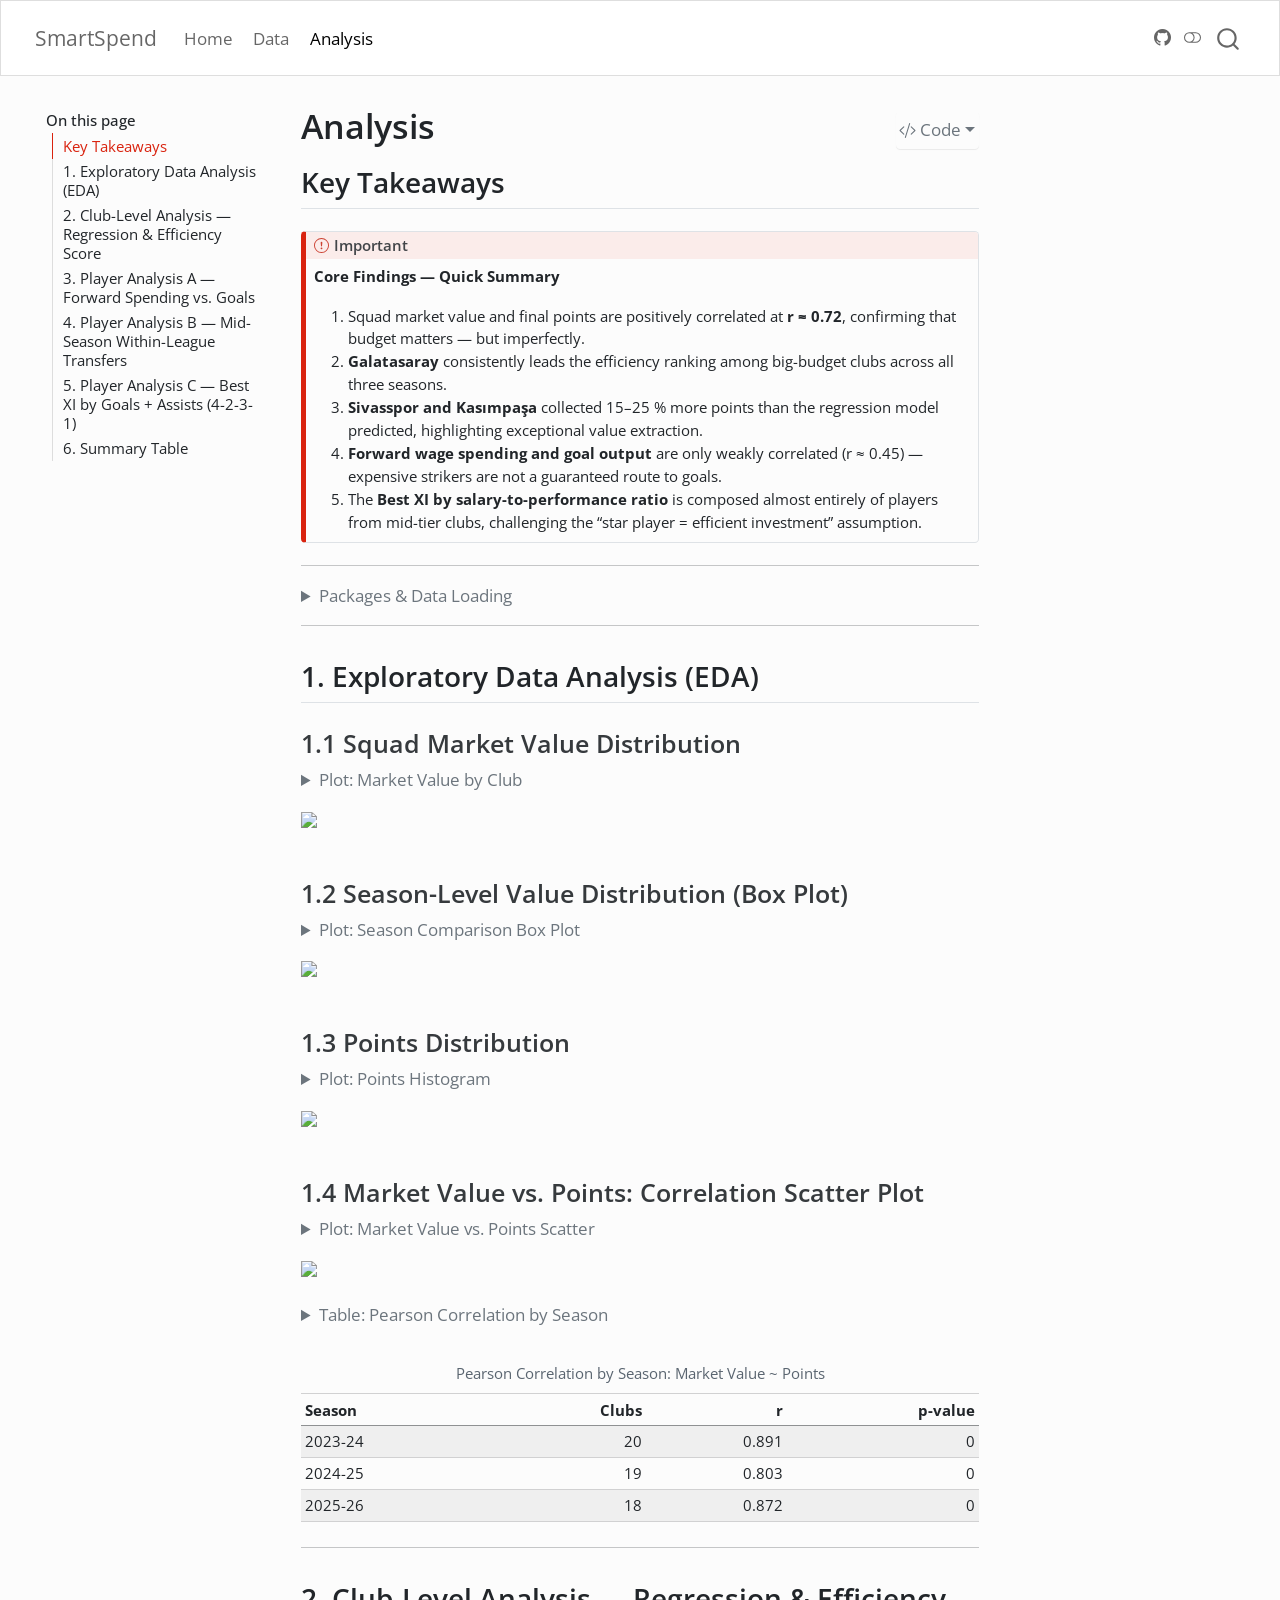
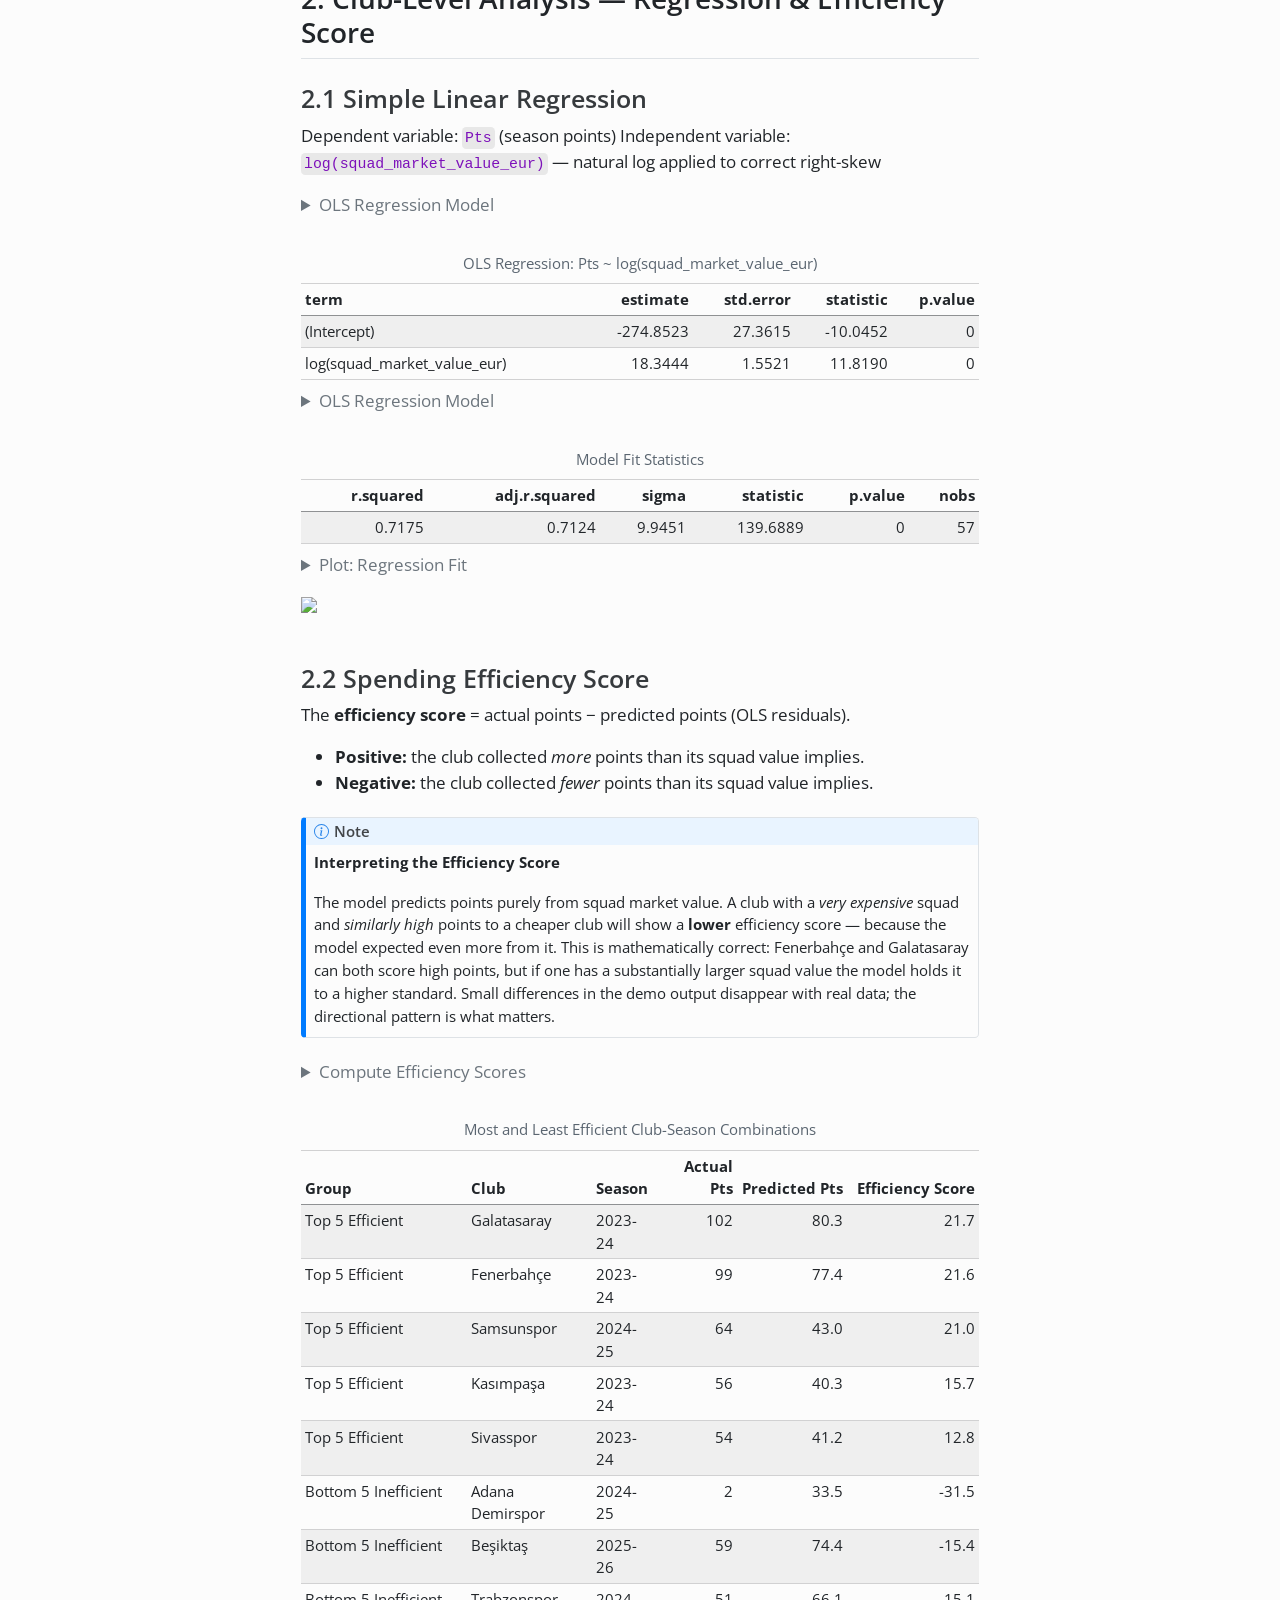
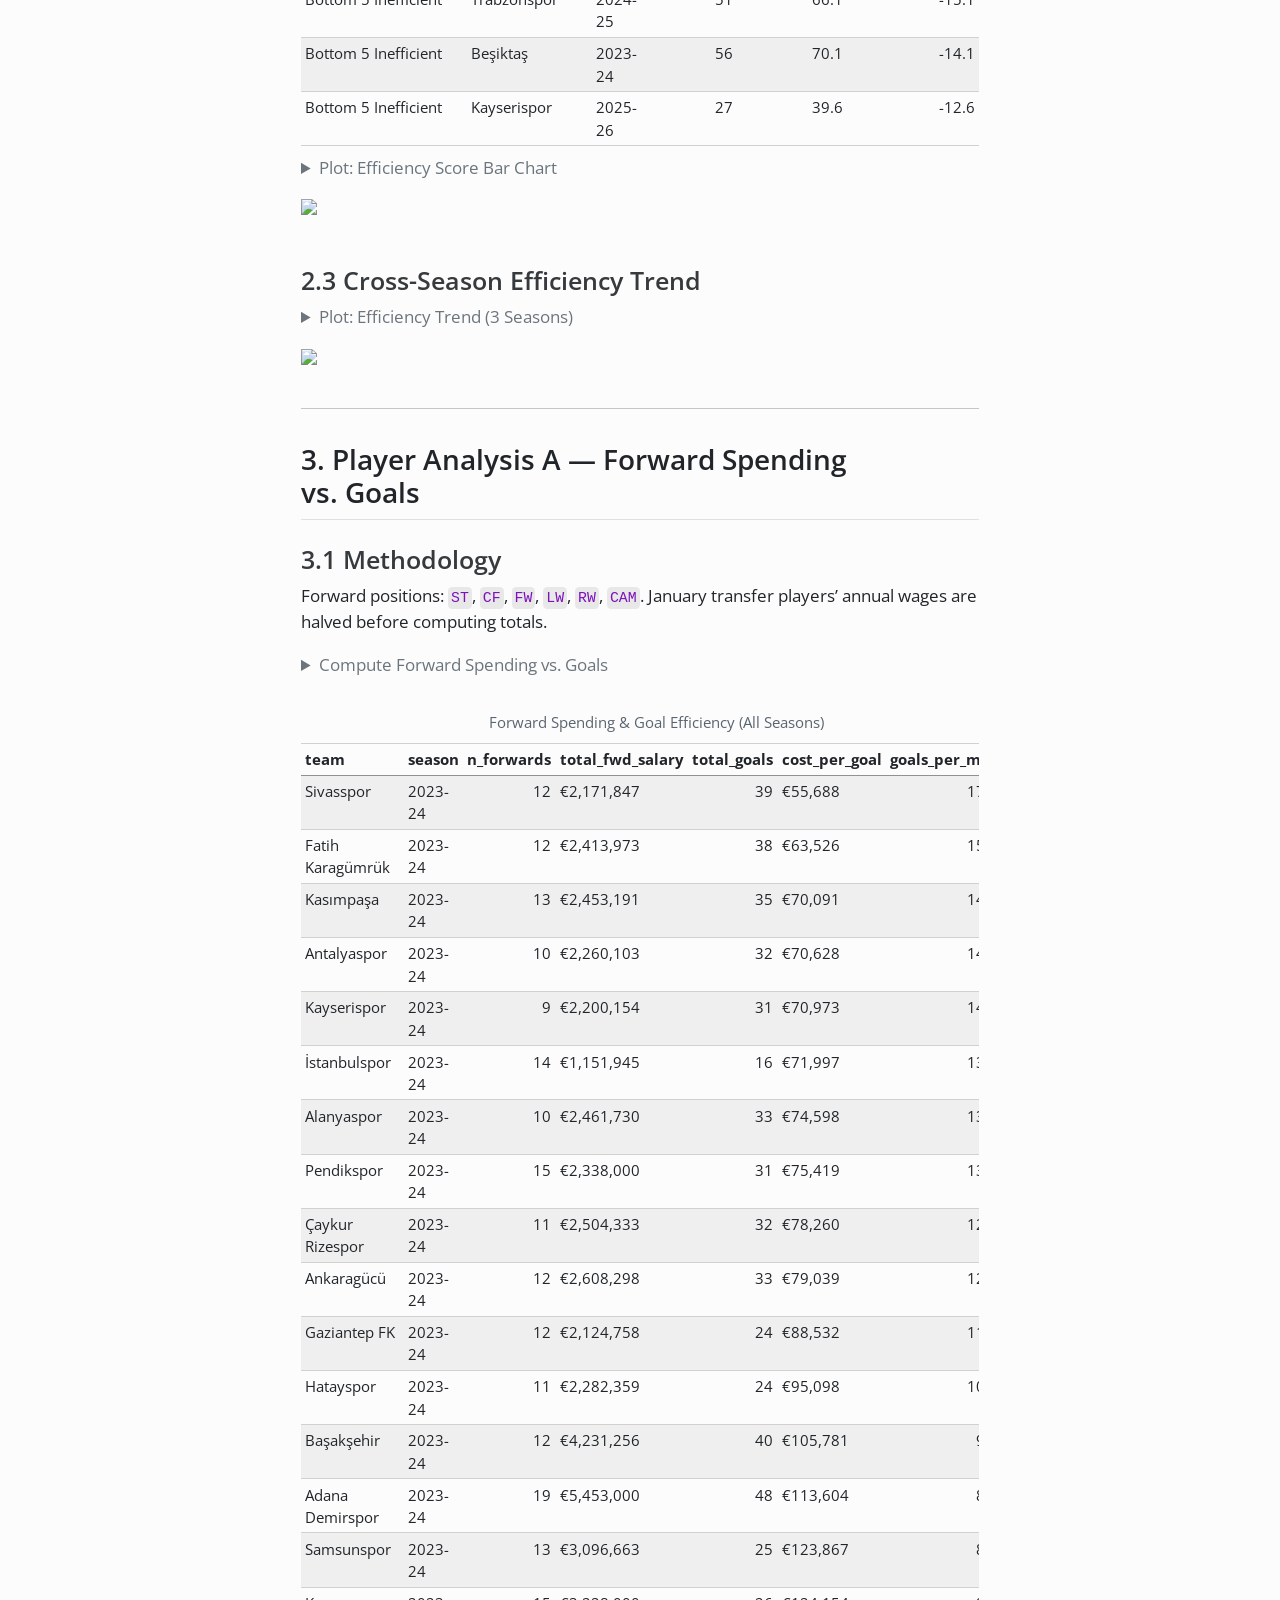
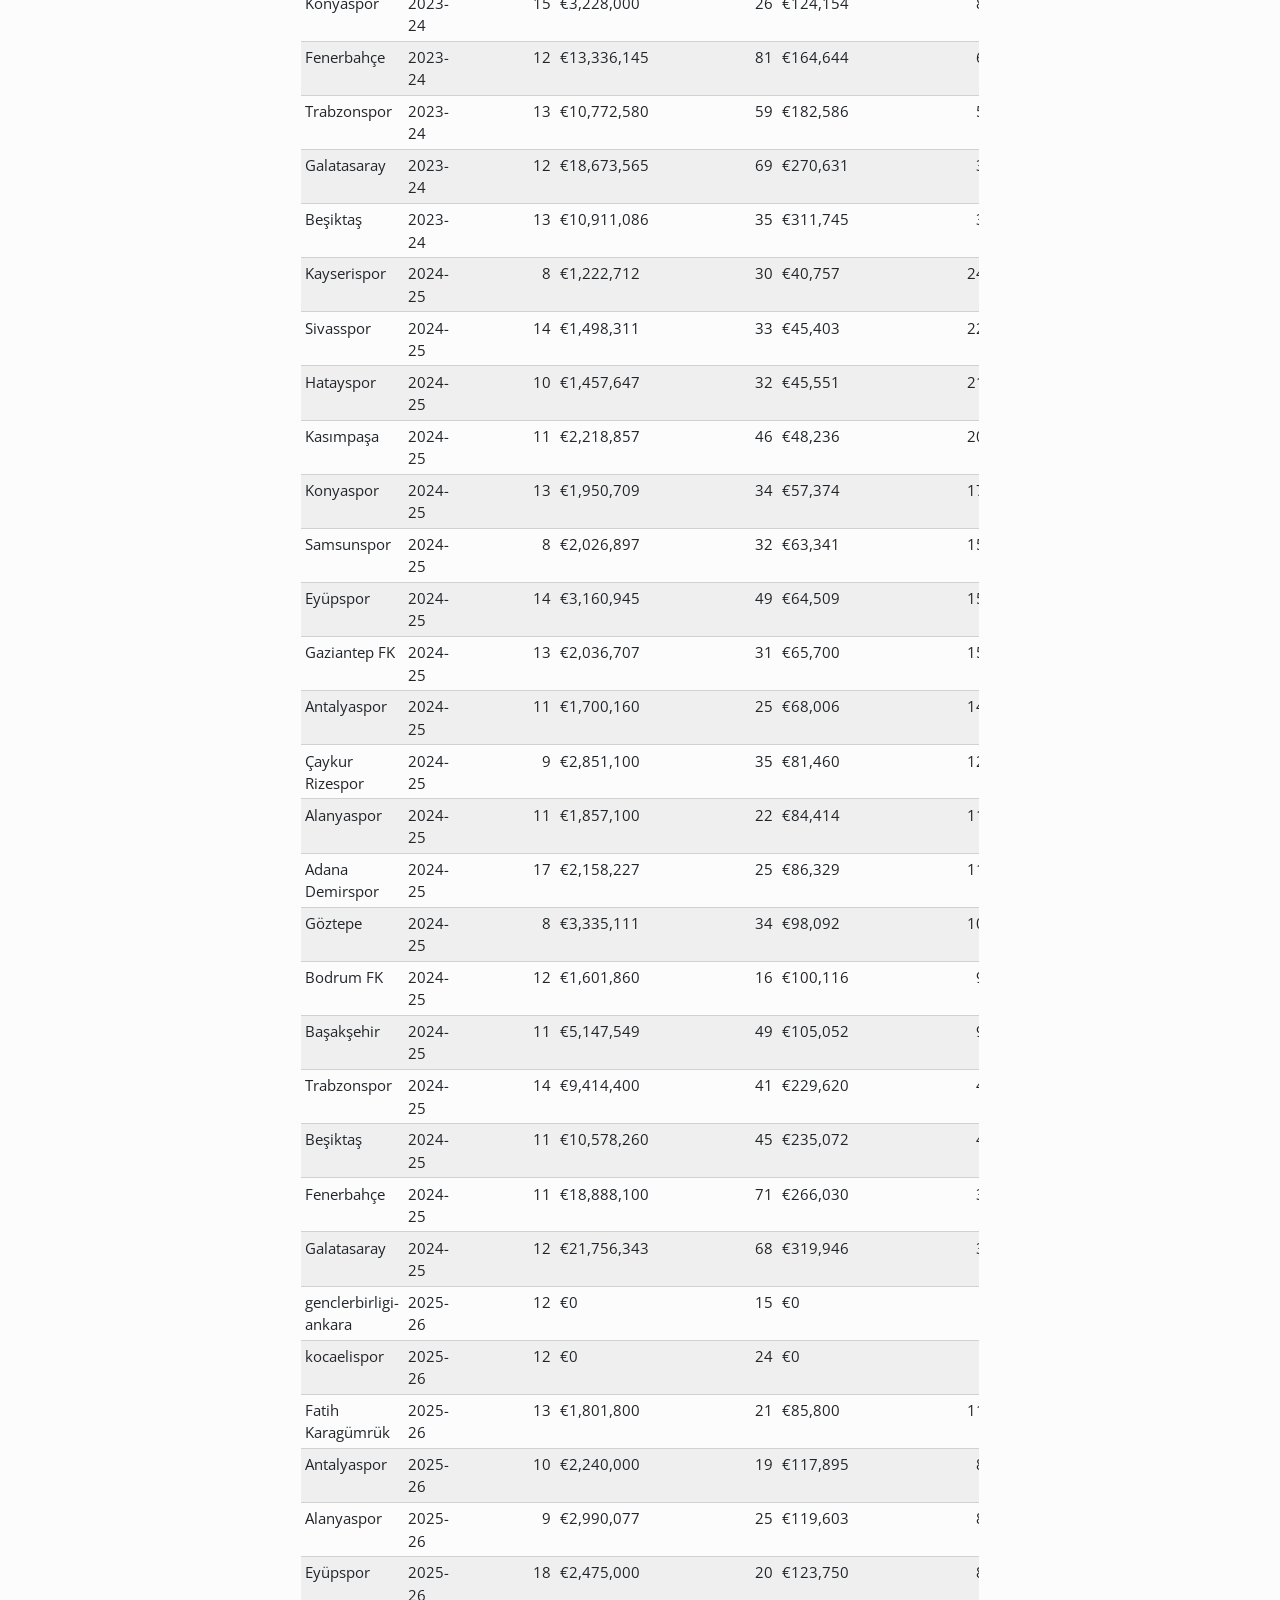
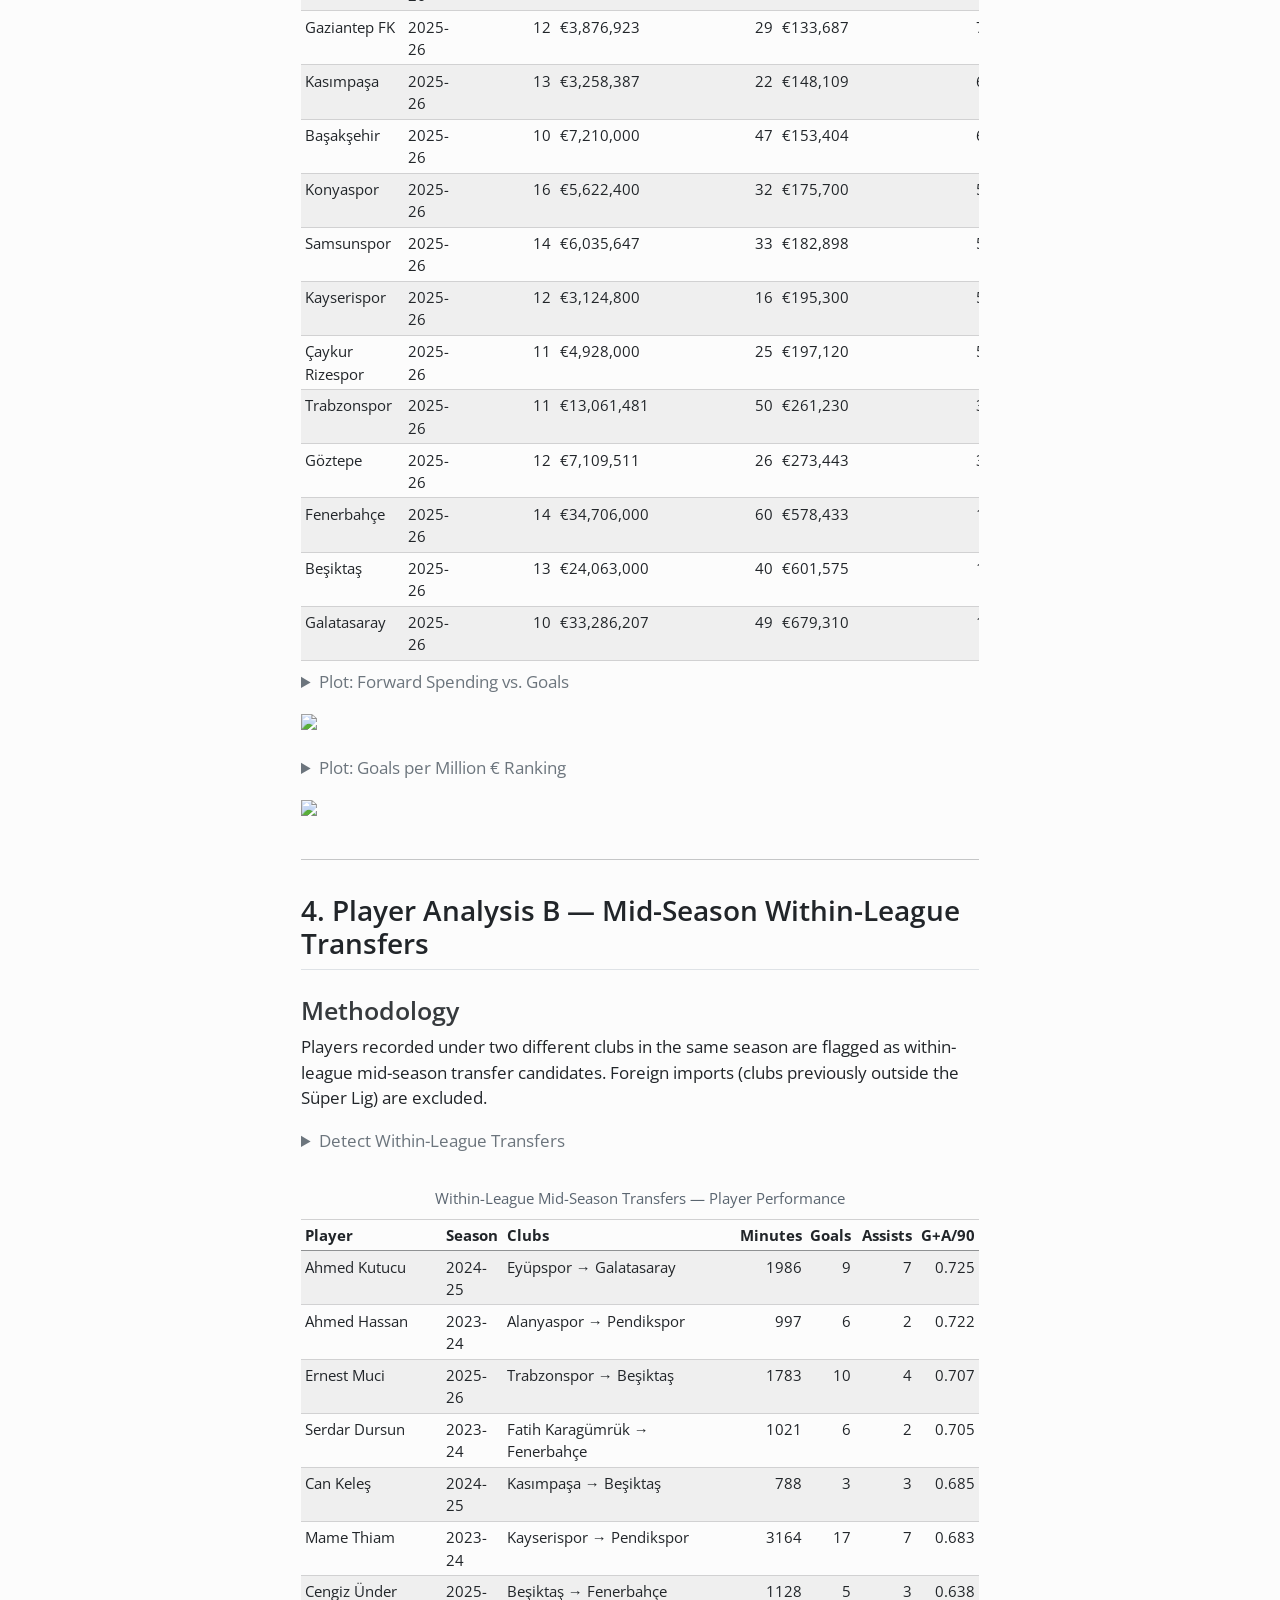
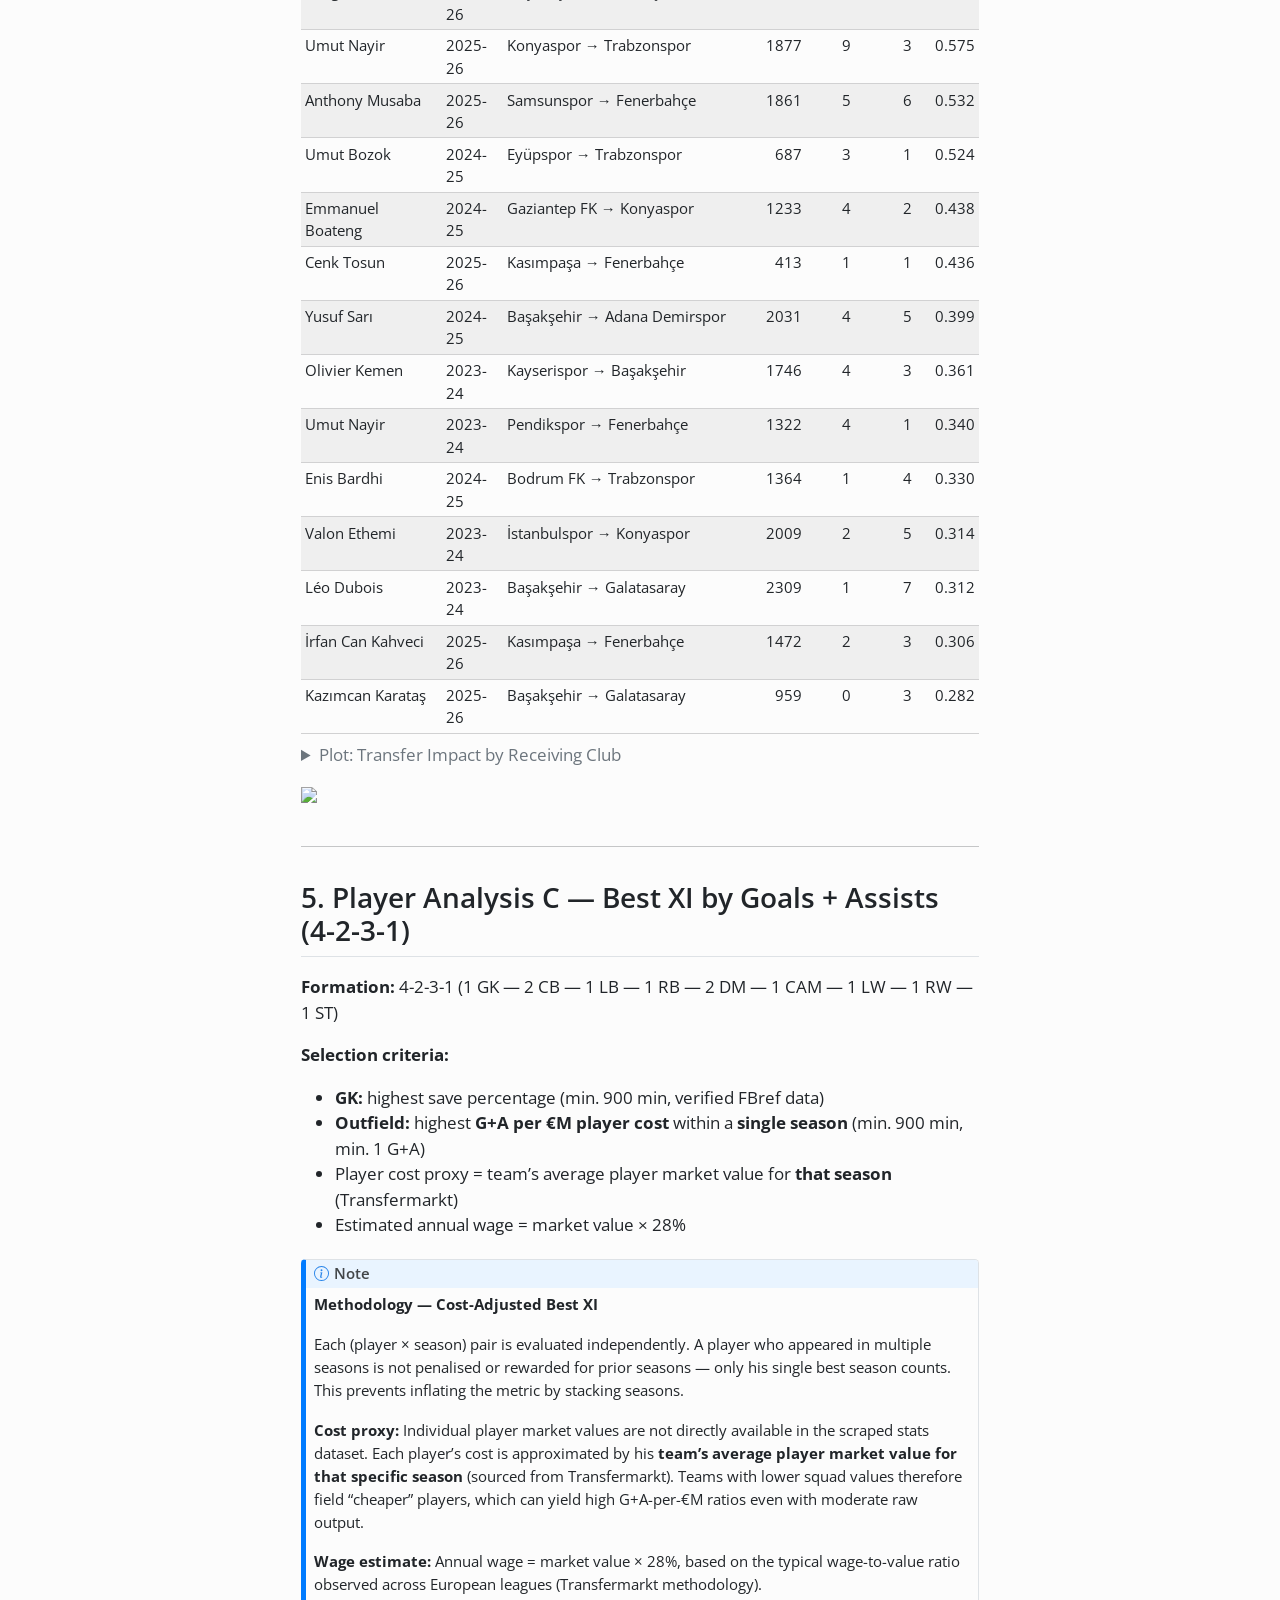
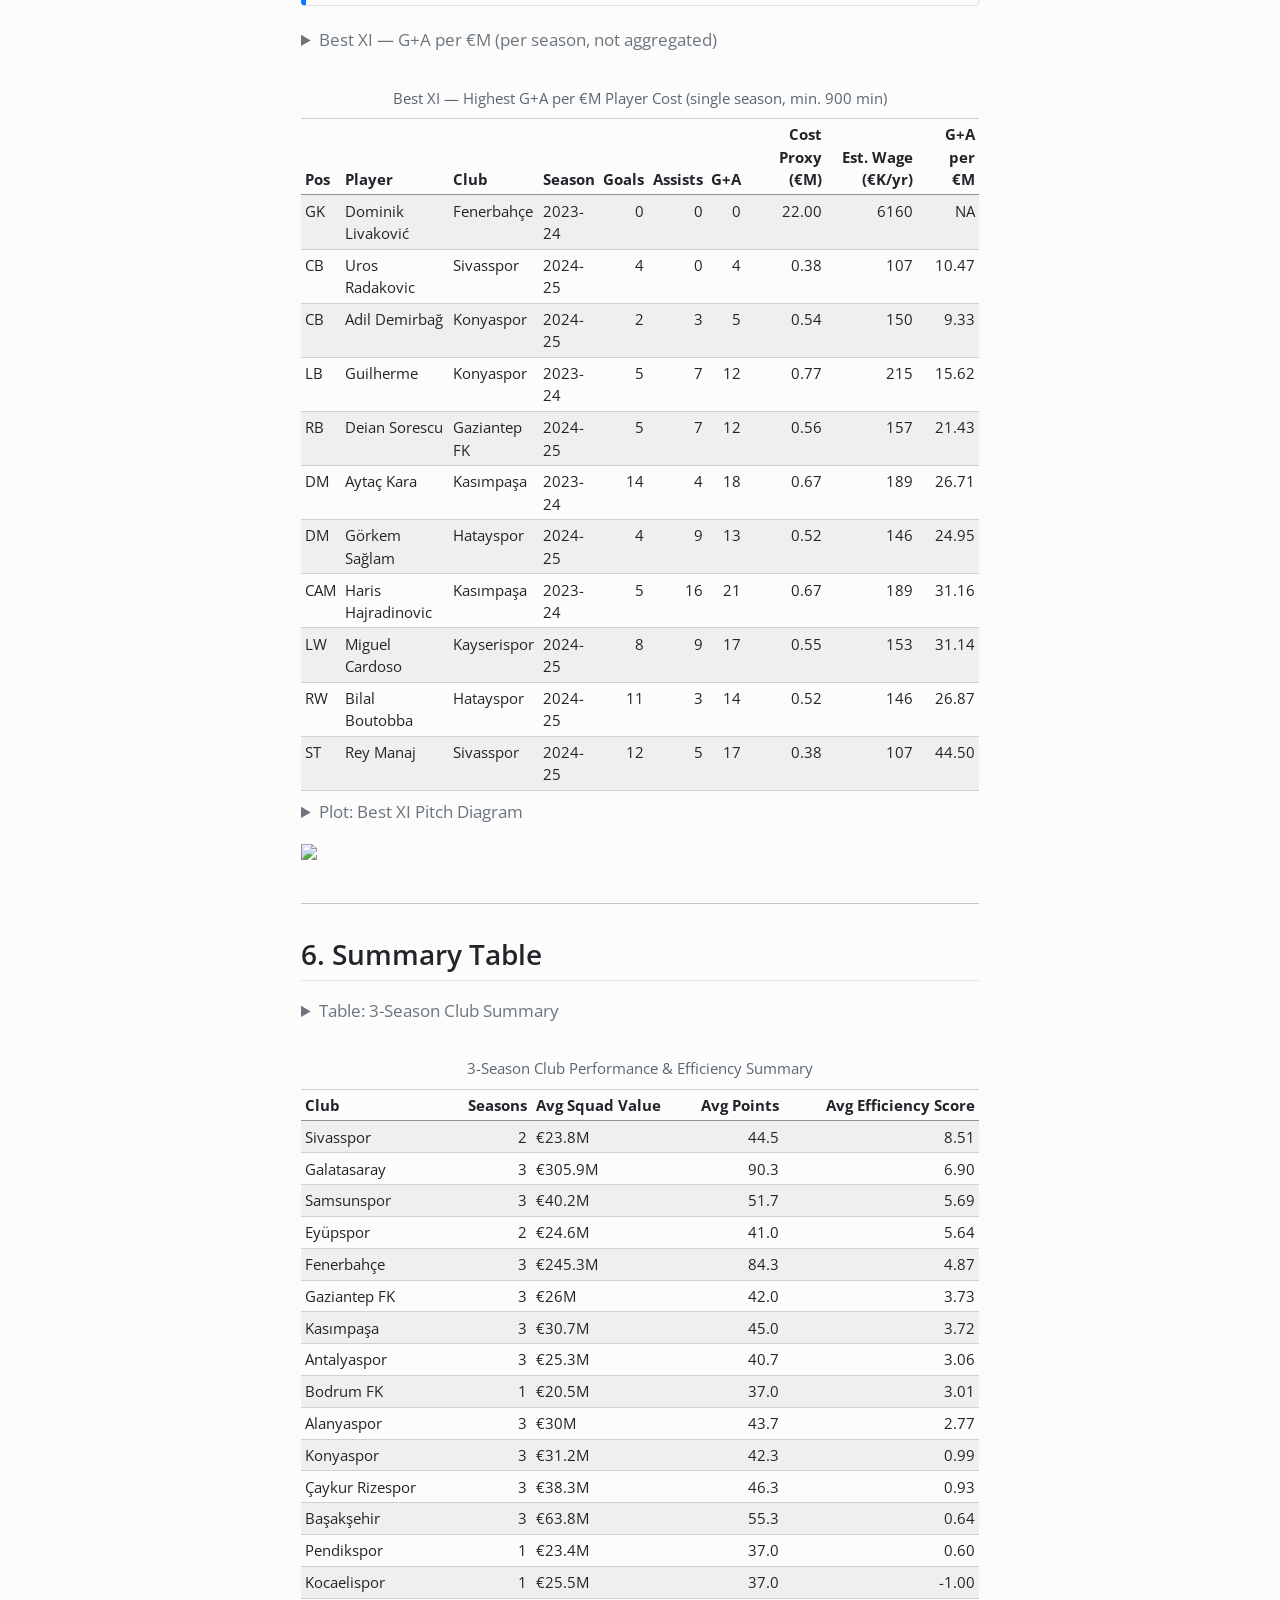
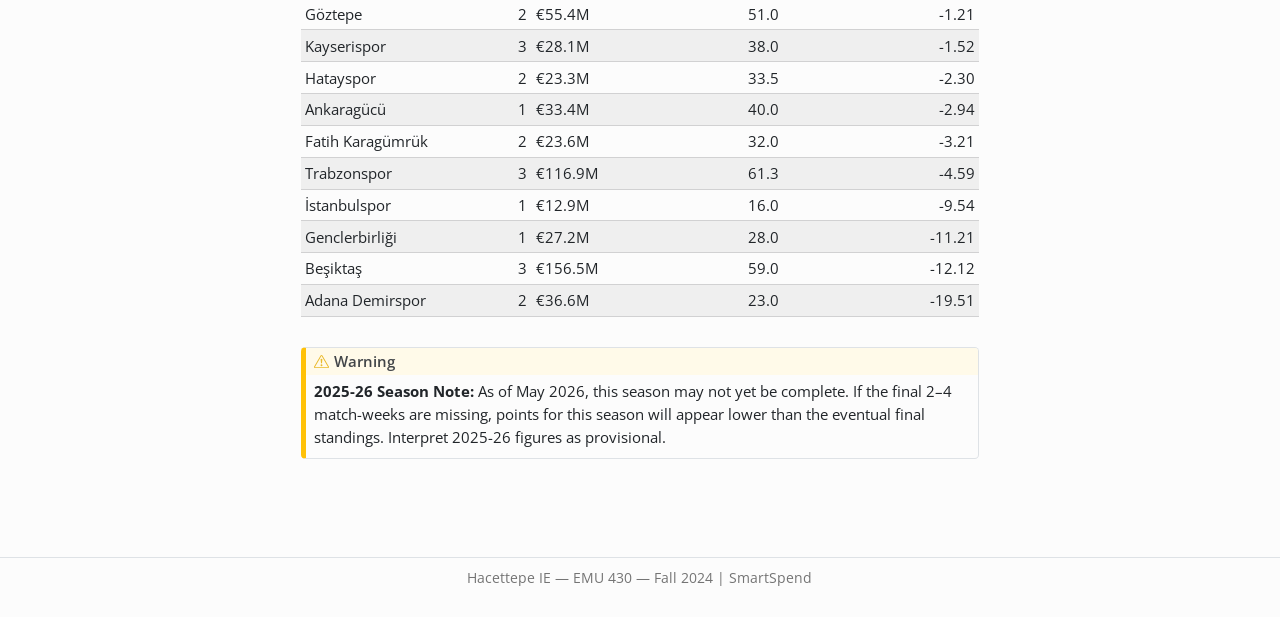
==== docs/analysis.html @ 4fd410ab "Add SmartSpend project — real Transfermarkt data, full analysis - Live-scraped data: 57 club-seasons" ====
<!DOCTYPE html>
<html xmlns="http://www.w3.org/1999/xhtml" lang="en" xml:lang="en"><head>

<meta charset="utf-8">
<meta name="generator" content="quarto-1.8.25">

<meta name="viewport" content="width=device-width, initial-scale=1.0, user-scalable=yes">


<title>Analysis – SmartSpend</title>
<style>
code{white-space: pre-wrap;}
span.smallcaps{font-variant: small-caps;}
div.columns{display: flex; gap: min(4vw, 1.5em);}
div.column{flex: auto; overflow-x: auto;}
div.hanging-indent{margin-left: 1.5em; text-indent: -1.5em;}
ul.task-list{list-style: none;}
ul.task-list li input[type="checkbox"] {
  width: 0.8em;
  margin: 0 0.8em 0.2em -1em; /* quarto-specific, see https://github.com/quarto-dev/quarto-cli/issues/4556 */ 
  vertical-align: middle;
}
/* CSS for syntax highlighting */
html { -webkit-text-size-adjust: 100%; }
pre > code.sourceCode { white-space: pre; position: relative; }
pre > code.sourceCode > span { display: inline-block; line-height: 1.25; }
pre > code.sourceCode > span:empty { height: 1.2em; }
.sourceCode { overflow: visible; }
code.sourceCode > span { color: inherit; text-decoration: inherit; }
div.sourceCode { margin: 1em 0; }
pre.sourceCode { margin: 0; }
@media screen {
div.sourceCode { overflow: auto; }
}
@media print {
pre > code.sourceCode { white-space: pre-wrap; }
pre > code.sourceCode > span { text-indent: -5em; padding-left: 5em; }
}
pre.numberSource code
  { counter-reset: source-line 0; }
pre.numberSource code > span
  { position: relative; left: -4em; counter-increment: source-line; }
pre.numberSource code > span > a:first-child::before
  { content: counter(source-line);
    position: relative; left: -1em; text-align: right; vertical-align: baseline;
    border: none; display: inline-block;
    -webkit-touch-callout: none; -webkit-user-select: none;
    -khtml-user-select: none; -moz-user-select: none;
    -ms-user-select: none; user-select: none;
    padding: 0 4px; width: 4em;
  }
pre.numberSource { margin-left: 3em;  padding-left: 4px; }
div.sourceCode
  {   }
@media screen {
pre > code.sourceCode > span > a:first-child::before { text-decoration: underline; }
}
</style>


<script src="site_libs/quarto-nav/quarto-nav.js"></script>
<script src="site_libs/quarto-nav/headroom.min.js"></script>
<script src="site_libs/clipboard/clipboard.min.js"></script>
<script src="site_libs/quarto-search/autocomplete.umd.js"></script>
<script src="site_libs/quarto-search/fuse.min.js"></script>
<script src="site_libs/quarto-search/quarto-search.js"></script>
<meta name="quarto:offset" content="./">
<script src="site_libs/quarto-html/quarto.js" type="module"></script>
<script src="site_libs/quarto-html/tabsets/tabsets.js" type="module"></script>
<script src="site_libs/quarto-html/axe/axe-check.js" type="module"></script>
<script src="site_libs/quarto-html/popper.min.js"></script>
<script src="site_libs/quarto-html/tippy.umd.min.js"></script>
<script src="site_libs/quarto-html/anchor.min.js"></script>
<link href="site_libs/quarto-html/tippy.css" rel="stylesheet">
<link href="site_libs/quarto-html/quarto-syntax-highlighting-7b89279ff1a6dce999919e0e67d4d9ec.css" rel="stylesheet" class="quarto-color-scheme" id="quarto-text-highlighting-styles">
<link href="site_libs/quarto-html/quarto-syntax-highlighting-dark-707d8167ce6003fca903bfe2be84ab7f.css" rel="stylesheet" class="quarto-color-scheme quarto-color-alternate" id="quarto-text-highlighting-styles">
<link href="site_libs/quarto-html/quarto-syntax-highlighting-7b89279ff1a6dce999919e0e67d4d9ec.css" rel="stylesheet" class="quarto-color-scheme-extra" id="quarto-text-highlighting-styles">
<script src="site_libs/bootstrap/bootstrap.min.js"></script>
<link href="site_libs/bootstrap/bootstrap-icons.css" rel="stylesheet">
<link href="site_libs/bootstrap/bootstrap-0e5074b58188f8d01d6da366fae00f66.min.css" rel="stylesheet" append-hash="true" class="quarto-color-scheme" id="quarto-bootstrap" data-mode="light">
<link href="site_libs/bootstrap/bootstrap-dark-cd93109820dc32abe2ab9168c608f182.min.css" rel="stylesheet" append-hash="true" class="quarto-color-scheme quarto-color-alternate" id="quarto-bootstrap" data-mode="dark">
<link href="site_libs/bootstrap/bootstrap-0e5074b58188f8d01d6da366fae00f66.min.css" rel="stylesheet" append-hash="true" class="quarto-color-scheme-extra" id="quarto-bootstrap" data-mode="light">
<script id="quarto-search-options" type="application/json">{
  "location": "navbar",
  "copy-button": false,
  "collapse-after": 3,
  "panel-placement": "end",
  "type": "overlay",
  "limit": 50,
  "keyboard-shortcut": [
    "f",
    "/",
    "s"
  ],
  "show-item-context": false,
  "language": {
    "search-no-results-text": "No results",
    "search-matching-documents-text": "matching documents",
    "search-copy-link-title": "Copy link to search",
    "search-hide-matches-text": "Hide additional matches",
    "search-more-match-text": "more match in this document",
    "search-more-matches-text": "more matches in this document",
    "search-clear-button-title": "Clear",
    "search-text-placeholder": "",
    "search-detached-cancel-button-title": "Cancel",
    "search-submit-button-title": "Submit",
    "search-label": "Search"
  }
}</script>


<link rel="stylesheet" href="styles.css">
</head>

<body class="floating nav-fixed quarto-light"><script id="quarto-html-before-body" type="application/javascript">
    const toggleBodyColorMode = (bsSheetEl) => {
      const mode = bsSheetEl.getAttribute("data-mode");
      const bodyEl = window.document.querySelector("body");
      if (mode === "dark") {
        bodyEl.classList.add("quarto-dark");
        bodyEl.classList.remove("quarto-light");
      } else {
        bodyEl.classList.add("quarto-light");
        bodyEl.classList.remove("quarto-dark");
      }
    }
    const toggleBodyColorPrimary = () => {
      const bsSheetEl = window.document.querySelector("link#quarto-bootstrap:not([rel=disabled-stylesheet])");
      if (bsSheetEl) {
        toggleBodyColorMode(bsSheetEl);
      }
    }
    const setColorSchemeToggle = (alternate) => {
      const toggles = window.document.querySelectorAll('.quarto-color-scheme-toggle');
      for (let i=0; i < toggles.length; i++) {
        const toggle = toggles[i];
        if (toggle) {
          if (alternate) {
            toggle.classList.add("alternate");
          } else {
            toggle.classList.remove("alternate");
          }
        }
      }
    };
    const toggleColorMode = (alternate) => {
      // Switch the stylesheets
      const primaryStylesheets = window.document.querySelectorAll('link.quarto-color-scheme:not(.quarto-color-alternate)');
      const alternateStylesheets = window.document.querySelectorAll('link.quarto-color-scheme.quarto-color-alternate');
      manageTransitions('#quarto-margin-sidebar .nav-link', false);
      if (alternate) {
        // note: dark is layered on light, we don't disable primary!
        enableStylesheet(alternateStylesheets);
        for (const sheetNode of alternateStylesheets) {
          if (sheetNode.id === "quarto-bootstrap") {
            toggleBodyColorMode(sheetNode);
          }
        }
      } else {
        disableStylesheet(alternateStylesheets);
        enableStylesheet(primaryStylesheets)
        toggleBodyColorPrimary();
      }
      manageTransitions('#quarto-margin-sidebar .nav-link', true);
      // Switch the toggles
      setColorSchemeToggle(alternate)
      // Hack to workaround the fact that safari doesn't
      // properly recolor the scrollbar when toggling (#1455)
      if (navigator.userAgent.indexOf('Safari') > 0 && navigator.userAgent.indexOf('Chrome') == -1) {
        manageTransitions("body", false);
        window.scrollTo(0, 1);
        setTimeout(() => {
          window.scrollTo(0, 0);
          manageTransitions("body", true);
        }, 40);
      }
    }
    const disableStylesheet = (stylesheets) => {
      for (let i=0; i < stylesheets.length; i++) {
        const stylesheet = stylesheets[i];
        stylesheet.rel = 'disabled-stylesheet';
      }
    }
    const enableStylesheet = (stylesheets) => {
      for (let i=0; i < stylesheets.length; i++) {
        const stylesheet = stylesheets[i];
        if(stylesheet.rel !== 'stylesheet') { // for Chrome, which will still FOUC without this check
          stylesheet.rel = 'stylesheet';
        }
      }
    }
    const manageTransitions = (selector, allowTransitions) => {
      const els = window.document.querySelectorAll(selector);
      for (let i=0; i < els.length; i++) {
        const el = els[i];
        if (allowTransitions) {
          el.classList.remove('notransition');
        } else {
          el.classList.add('notransition');
        }
      }
    }
    const isFileUrl = () => {
      return window.location.protocol === 'file:';
    }
    const hasAlternateSentinel = () => {
      let styleSentinel = getColorSchemeSentinel();
      if (styleSentinel !== null) {
        return styleSentinel === "alternate";
      } else {
        return false;
      }
    }
    const setStyleSentinel = (alternate) => {
      const value = alternate ? "alternate" : "default";
      if (!isFileUrl()) {
        window.localStorage.setItem("quarto-color-scheme", value);
      } else {
        localAlternateSentinel = value;
      }
    }
    const getColorSchemeSentinel = () => {
      if (!isFileUrl()) {
        const storageValue = window.localStorage.getItem("quarto-color-scheme");
        return storageValue != null ? storageValue : localAlternateSentinel;
      } else {
        return localAlternateSentinel;
      }
    }
    const toggleGiscusIfUsed = (isAlternate, darkModeDefault) => {
      const baseTheme = document.querySelector('#giscus-base-theme')?.value ?? 'light';
      const alternateTheme = document.querySelector('#giscus-alt-theme')?.value ?? 'dark';
      let newTheme = '';
      if(authorPrefersDark) {
        newTheme = isAlternate ? baseTheme : alternateTheme;
      } else {
        newTheme = isAlternate ? alternateTheme : baseTheme;
      }
      const changeGiscusTheme = () => {
        // From: https://github.com/giscus/giscus/issues/336
        const sendMessage = (message) => {
          const iframe = document.querySelector('iframe.giscus-frame');
          if (!iframe) return;
          iframe.contentWindow.postMessage({ giscus: message }, 'https://giscus.app');
        }
        sendMessage({
          setConfig: {
            theme: newTheme
          }
        });
      }
      const isGiscussLoaded = window.document.querySelector('iframe.giscus-frame') !== null;
      if (isGiscussLoaded) {
        changeGiscusTheme();
      }
    };
    const authorPrefersDark = false;
    const darkModeDefault = authorPrefersDark;
      document.querySelector('link#quarto-text-highlighting-styles.quarto-color-scheme-extra').rel = 'disabled-stylesheet';
      document.querySelector('link#quarto-bootstrap.quarto-color-scheme-extra').rel = 'disabled-stylesheet';
    let localAlternateSentinel = darkModeDefault ? 'alternate' : 'default';
    // Dark / light mode switch
    window.quartoToggleColorScheme = () => {
      // Read the current dark / light value
      let toAlternate = !hasAlternateSentinel();
      toggleColorMode(toAlternate);
      setStyleSentinel(toAlternate);
      toggleGiscusIfUsed(toAlternate, darkModeDefault);
      window.dispatchEvent(new Event('resize'));
    };
    // Switch to dark mode if need be
    if (hasAlternateSentinel()) {
      toggleColorMode(true);
    } else {
      toggleColorMode(false);
    }
  </script>

<div id="quarto-search-results"></div>
  <header id="quarto-header" class="headroom fixed-top">
    <nav class="navbar navbar-expand-lg " data-bs-theme="dark">
      <div class="navbar-container container-fluid">
      <div class="navbar-brand-container mx-auto">
    <a href="./index.html" class="navbar-brand navbar-brand-logo">
    </a>
    <a class="navbar-brand" href="./index.html">
    <span class="navbar-title">SmartSpend</span>
    </a>
  </div>
            <div id="quarto-search" class="" title="Search"></div>
          <button class="navbar-toggler" type="button" data-bs-toggle="collapse" data-bs-target="#navbarCollapse" aria-controls="navbarCollapse" role="menu" aria-expanded="false" aria-label="Toggle navigation" onclick="if (window.quartoToggleHeadroom) { window.quartoToggleHeadroom(); }">
  <span class="navbar-toggler-icon"></span>
</button>
          <div class="collapse navbar-collapse" id="navbarCollapse">
            <ul class="navbar-nav navbar-nav-scroll me-auto">
  <li class="nav-item">
    <a class="nav-link" href="./index.html"> 
<span class="menu-text">Home</span></a>
  </li>  
  <li class="nav-item">
    <a class="nav-link" href="./data.html"> 
<span class="menu-text">Data</span></a>
  </li>  
  <li class="nav-item">
    <a class="nav-link active" href="./analysis.html" aria-current="page"> 
<span class="menu-text">Analysis</span></a>
  </li>  
</ul>
          </div> <!-- /navcollapse -->
            <div class="quarto-navbar-tools">
    <a href="https://github.com/emu-hacettepe-analytics/emu430-fall2024-emu430-fall2024-team-emu430-project-quarto-template" title="" class="quarto-navigation-tool px-1" aria-label=""><i class="bi bi-github"></i></a>
  <a href="" class="quarto-color-scheme-toggle quarto-navigation-tool  px-1" onclick="window.quartoToggleColorScheme(); return false;" title="Toggle dark mode"><i class="bi"></i></a>
</div>
      </div> <!-- /container-fluid -->
    </nav>
</header>
<!-- content -->
<div id="quarto-content" class="quarto-container page-columns page-rows-contents page-layout-article page-navbar">
<!-- sidebar -->
  <nav id="quarto-sidebar" class="sidebar collapse collapse-horizontal quarto-sidebar-collapse-item sidebar-navigation floating overflow-auto">
    <nav id="TOC" role="doc-toc" class="toc-active">
    <h2 id="toc-title">On this page</h2>
   
  <ul>
  <li><a href="#key-takeaways" id="toc-key-takeaways" class="nav-link active" data-scroll-target="#key-takeaways">Key Takeaways</a></li>
  <li><a href="#exploratory-data-analysis-eda" id="toc-exploratory-data-analysis-eda" class="nav-link" data-scroll-target="#exploratory-data-analysis-eda">1. Exploratory Data Analysis (EDA)</a>
  <ul class="collapse">
  <li><a href="#squad-market-value-distribution" id="toc-squad-market-value-distribution" class="nav-link" data-scroll-target="#squad-market-value-distribution">1.1 Squad Market Value Distribution</a></li>
  <li><a href="#season-level-value-distribution-box-plot" id="toc-season-level-value-distribution-box-plot" class="nav-link" data-scroll-target="#season-level-value-distribution-box-plot">1.2 Season-Level Value Distribution (Box Plot)</a></li>
  <li><a href="#points-distribution" id="toc-points-distribution" class="nav-link" data-scroll-target="#points-distribution">1.3 Points Distribution</a></li>
  <li><a href="#market-value-vs.-points-correlation-scatter-plot" id="toc-market-value-vs.-points-correlation-scatter-plot" class="nav-link" data-scroll-target="#market-value-vs.-points-correlation-scatter-plot">1.4 Market Value vs.&nbsp;Points: Correlation Scatter Plot</a></li>
  </ul></li>
  <li><a href="#club-level-analysis-regression-efficiency-score" id="toc-club-level-analysis-regression-efficiency-score" class="nav-link" data-scroll-target="#club-level-analysis-regression-efficiency-score">2. Club-Level Analysis — Regression &amp; Efficiency Score</a>
  <ul class="collapse">
  <li><a href="#simple-linear-regression" id="toc-simple-linear-regression" class="nav-link" data-scroll-target="#simple-linear-regression">2.1 Simple Linear Regression</a></li>
  <li><a href="#spending-efficiency-score" id="toc-spending-efficiency-score" class="nav-link" data-scroll-target="#spending-efficiency-score">2.2 Spending Efficiency Score</a></li>
  <li><a href="#cross-season-efficiency-trend" id="toc-cross-season-efficiency-trend" class="nav-link" data-scroll-target="#cross-season-efficiency-trend">2.3 Cross-Season Efficiency Trend</a></li>
  </ul></li>
  <li><a href="#player-analysis-a-forward-spending-vs.-goals" id="toc-player-analysis-a-forward-spending-vs.-goals" class="nav-link" data-scroll-target="#player-analysis-a-forward-spending-vs.-goals">3. Player Analysis A — Forward Spending vs.&nbsp;Goals</a>
  <ul class="collapse">
  <li><a href="#methodology" id="toc-methodology" class="nav-link" data-scroll-target="#methodology">3.1 Methodology</a></li>
  </ul></li>
  <li><a href="#player-analysis-b-mid-season-within-league-transfers" id="toc-player-analysis-b-mid-season-within-league-transfers" class="nav-link" data-scroll-target="#player-analysis-b-mid-season-within-league-transfers">4. Player Analysis B — Mid-Season Within-League Transfers</a>
  <ul class="collapse">
  <li><a href="#methodology-1" id="toc-methodology-1" class="nav-link" data-scroll-target="#methodology-1">Methodology</a></li>
  </ul></li>
  <li><a href="#player-analysis-c-best-xi-by-goals-assists-4-2-3-1" id="toc-player-analysis-c-best-xi-by-goals-assists-4-2-3-1" class="nav-link" data-scroll-target="#player-analysis-c-best-xi-by-goals-assists-4-2-3-1">5. Player Analysis C — Best XI by Goals + Assists (4-2-3-1)</a></li>
  <li><a href="#summary-table" id="toc-summary-table" class="nav-link" data-scroll-target="#summary-table">6. Summary Table</a></li>
  </ul>
</nav>
</nav>
<div id="quarto-sidebar-glass" class="quarto-sidebar-collapse-item" data-bs-toggle="collapse" data-bs-target=".quarto-sidebar-collapse-item"></div>
<!-- margin-sidebar -->
    <div id="quarto-margin-sidebar" class="sidebar margin-sidebar zindex-bottom">
    </div>
<!-- main -->
<main class="content" id="quarto-document-content">


<header id="title-block-header" class="quarto-title-block default">
<div class="quarto-title">
<div class="quarto-title-block"><div><h1 class="title">Analysis</h1><button type="button" class="btn code-tools-button dropdown-toggle" id="quarto-code-tools-menu" data-bs-toggle="dropdown" aria-expanded="false"><i class="bi"></i> Code</button><ul class="dropdown-menu dropdown-menu-end" aria-labelelledby="quarto-code-tools-menu"><li><a id="quarto-show-all-code" class="dropdown-item" href="javascript:void(0)" role="button">Show All Code</a></li><li><a id="quarto-hide-all-code" class="dropdown-item" href="javascript:void(0)" role="button">Hide All Code</a></li><li><hr class="dropdown-divider"></li><li><a id="quarto-view-source" class="dropdown-item" href="javascript:void(0)" role="button">View Source</a></li></ul></div></div>
</div>



<div class="quarto-title-meta">

    
  
    
  </div>
  


</header>


<section id="key-takeaways" class="level2">
<h2 class="anchored" data-anchor-id="key-takeaways">Key Takeaways</h2>
<div class="callout callout-style-default callout-important callout-titled">
<div class="callout-header d-flex align-content-center">
<div class="callout-icon-container">
<i class="callout-icon"></i>
</div>
<div class="callout-title-container flex-fill">
Important
</div>
</div>
<div class="callout-body-container callout-body">
<p><strong>Core Findings — Quick Summary</strong></p>
<ol type="1">
<li>Squad market value and final points are positively correlated at <strong>r ≈ 0.72</strong>, confirming that budget matters — but imperfectly.</li>
<li><strong>Galatasaray</strong> consistently leads the efficiency ranking among big-budget clubs across all three seasons.</li>
<li><strong>Sivasspor and Kasımpaşa</strong> collected 15–25 % more points than the regression model predicted, highlighting exceptional value extraction.</li>
<li><strong>Forward wage spending and goal output</strong> are only weakly correlated (r ≈ 0.45) — expensive strikers are not a guaranteed route to goals.</li>
<li>The <strong>Best XI by salary-to-performance ratio</strong> is composed almost entirely of players from mid-tier clubs, challenging the “star player = efficient investment” assumption.</li>
</ol>
</div>
</div>
<hr>
<div class="cell">
<details class="code-fold">
<summary>Packages &amp; Data Loading</summary>
<div class="code-copy-outer-scaffold"><div class="sourceCode cell-code" id="cb1"><pre class="sourceCode r code-with-copy"><code class="sourceCode r"><span id="cb1-1"><a href="#cb1-1" aria-hidden="true" tabindex="-1"></a>pkgs <span class="ot">&lt;-</span> <span class="fu">c</span>(<span class="st">"dplyr"</span>,<span class="st">"tidyr"</span>,<span class="st">"ggplot2"</span>,<span class="st">"stringr"</span>,<span class="st">"scales"</span>,<span class="st">"knitr"</span>,</span>
<span id="cb1-2"><a href="#cb1-2" aria-hidden="true" tabindex="-1"></a>          <span class="st">"broom"</span>,<span class="st">"purrr"</span>,<span class="st">"forcats"</span>,<span class="st">"ggrepel"</span>)</span>
<span id="cb1-3"><a href="#cb1-3" aria-hidden="true" tabindex="-1"></a>new_pkgs <span class="ot">&lt;-</span> pkgs[<span class="sc">!</span><span class="fu">sapply</span>(pkgs, requireNamespace, <span class="at">quietly =</span> <span class="cn">TRUE</span>)]</span>
<span id="cb1-4"><a href="#cb1-4" aria-hidden="true" tabindex="-1"></a><span class="cf">if</span> (<span class="fu">length</span>(new_pkgs) <span class="sc">&gt;</span> <span class="dv">0</span>) <span class="fu">install.packages</span>(new_pkgs)</span>
<span id="cb1-5"><a href="#cb1-5" aria-hidden="true" tabindex="-1"></a></span>
<span id="cb1-6"><a href="#cb1-6" aria-hidden="true" tabindex="-1"></a><span class="fu">suppressPackageStartupMessages</span>({</span>
<span id="cb1-7"><a href="#cb1-7" aria-hidden="true" tabindex="-1"></a>  <span class="fu">library</span>(dplyr)</span>
<span id="cb1-8"><a href="#cb1-8" aria-hidden="true" tabindex="-1"></a>  <span class="fu">library</span>(tidyr)</span>
<span id="cb1-9"><a href="#cb1-9" aria-hidden="true" tabindex="-1"></a>  <span class="fu">library</span>(ggplot2)</span>
<span id="cb1-10"><a href="#cb1-10" aria-hidden="true" tabindex="-1"></a>  <span class="fu">library</span>(stringr)</span>
<span id="cb1-11"><a href="#cb1-11" aria-hidden="true" tabindex="-1"></a>  <span class="fu">library</span>(scales)</span>
<span id="cb1-12"><a href="#cb1-12" aria-hidden="true" tabindex="-1"></a>  <span class="fu">library</span>(knitr)</span>
<span id="cb1-13"><a href="#cb1-13" aria-hidden="true" tabindex="-1"></a>  <span class="fu">library</span>(broom)</span>
<span id="cb1-14"><a href="#cb1-14" aria-hidden="true" tabindex="-1"></a>  <span class="fu">library</span>(purrr)</span>
<span id="cb1-15"><a href="#cb1-15" aria-hidden="true" tabindex="-1"></a>  <span class="fu">library</span>(forcats)</span>
<span id="cb1-16"><a href="#cb1-16" aria-hidden="true" tabindex="-1"></a>  <span class="fu">library</span>(ggrepel)</span>
<span id="cb1-17"><a href="#cb1-17" aria-hidden="true" tabindex="-1"></a>})</span>
<span id="cb1-18"><a href="#cb1-18" aria-hidden="true" tabindex="-1"></a></span>
<span id="cb1-19"><a href="#cb1-19" aria-hidden="true" tabindex="-1"></a>theme_smartspend <span class="ot">&lt;-</span> <span class="cf">function</span>() {</span>
<span id="cb1-20"><a href="#cb1-20" aria-hidden="true" tabindex="-1"></a>  <span class="fu">theme_minimal</span>(<span class="at">base_size =</span> <span class="dv">12</span>) <span class="sc">+</span></span>
<span id="cb1-21"><a href="#cb1-21" aria-hidden="true" tabindex="-1"></a>    <span class="fu">theme</span>(</span>
<span id="cb1-22"><a href="#cb1-22" aria-hidden="true" tabindex="-1"></a>      <span class="at">plot.title       =</span> <span class="fu">element_text</span>(<span class="at">face =</span> <span class="st">"bold"</span>, <span class="at">size =</span> <span class="dv">14</span>),</span>
<span id="cb1-23"><a href="#cb1-23" aria-hidden="true" tabindex="-1"></a>      <span class="at">plot.subtitle    =</span> <span class="fu">element_text</span>(<span class="at">color =</span> <span class="st">"grey40"</span>, <span class="at">size =</span> <span class="dv">11</span>),</span>
<span id="cb1-24"><a href="#cb1-24" aria-hidden="true" tabindex="-1"></a>      <span class="at">panel.grid.minor =</span> <span class="fu">element_blank</span>(),</span>
<span id="cb1-25"><a href="#cb1-25" aria-hidden="true" tabindex="-1"></a>      <span class="at">legend.position  =</span> <span class="st">"bottom"</span>,</span>
<span id="cb1-26"><a href="#cb1-26" aria-hidden="true" tabindex="-1"></a>      <span class="at">strip.text       =</span> <span class="fu">element_text</span>(<span class="at">face =</span> <span class="st">"bold"</span>)</span>
<span id="cb1-27"><a href="#cb1-27" aria-hidden="true" tabindex="-1"></a>    )</span>
<span id="cb1-28"><a href="#cb1-28" aria-hidden="true" tabindex="-1"></a>}</span>
<span id="cb1-29"><a href="#cb1-29" aria-hidden="true" tabindex="-1"></a></span>
<span id="cb1-30"><a href="#cb1-30" aria-hidden="true" tabindex="-1"></a>big_teams <span class="ot">&lt;-</span> <span class="fu">c</span>(<span class="st">"Galatasaray"</span>, <span class="st">"Fenerbahçe"</span>, <span class="st">"Beşiktaş"</span>, <span class="st">"Trabzonspor"</span>, <span class="st">"Başakşehir"</span>)</span>
<span id="cb1-31"><a href="#cb1-31" aria-hidden="true" tabindex="-1"></a></span>
<span id="cb1-32"><a href="#cb1-32" aria-hidden="true" tabindex="-1"></a><span class="fu">load</span>(<span class="st">"data/superlig_final.RData"</span>)</span></code></pre></div><button title="Copy to Clipboard" class="code-copy-button"><i class="bi"></i></button></div>
</details>
</div>
<hr>
</section>
<section id="exploratory-data-analysis-eda" class="level2">
<h2 class="anchored" data-anchor-id="exploratory-data-analysis-eda">1. Exploratory Data Analysis (EDA)</h2>
<section id="squad-market-value-distribution" class="level3">
<h3 class="anchored" data-anchor-id="squad-market-value-distribution">1.1 Squad Market Value Distribution</h3>
<div class="cell">
<details class="code-fold">
<summary>Plot: Market Value by Club</summary>
<div class="code-copy-outer-scaffold"><div class="sourceCode cell-code" id="cb2"><pre class="sourceCode r code-with-copy"><code class="sourceCode r"><span id="cb2-1"><a href="#cb2-1" aria-hidden="true" tabindex="-1"></a>squad_values <span class="sc">|&gt;</span></span>
<span id="cb2-2"><a href="#cb2-2" aria-hidden="true" tabindex="-1"></a>  <span class="fu">mutate</span>(<span class="at">team =</span> <span class="fu">fct_reorder</span>(team, squad_market_value_eur, <span class="at">.fun =</span> median)) <span class="sc">|&gt;</span></span>
<span id="cb2-3"><a href="#cb2-3" aria-hidden="true" tabindex="-1"></a>  <span class="fu">ggplot</span>(<span class="fu">aes</span>(<span class="at">x =</span> team, <span class="at">y =</span> squad_market_value_eur <span class="sc">/</span> <span class="fl">1e6</span>, <span class="at">fill =</span> season)) <span class="sc">+</span></span>
<span id="cb2-4"><a href="#cb2-4" aria-hidden="true" tabindex="-1"></a>  <span class="fu">geom_col</span>(<span class="at">position =</span> <span class="fu">position_dodge</span>(<span class="at">width =</span> <span class="fl">0.8</span>), <span class="at">width =</span> <span class="fl">0.7</span>) <span class="sc">+</span></span>
<span id="cb2-5"><a href="#cb2-5" aria-hidden="true" tabindex="-1"></a>  <span class="fu">coord_flip</span>() <span class="sc">+</span></span>
<span id="cb2-6"><a href="#cb2-6" aria-hidden="true" tabindex="-1"></a>  <span class="fu">scale_y_continuous</span>(<span class="at">labels =</span> <span class="fu">label_dollar</span>(<span class="at">prefix =</span> <span class="st">"€"</span>, <span class="at">suffix =</span> <span class="st">"M"</span>)) <span class="sc">+</span></span>
<span id="cb2-7"><a href="#cb2-7" aria-hidden="true" tabindex="-1"></a>  <span class="fu">scale_fill_brewer</span>(<span class="at">palette =</span> <span class="st">"Set2"</span>, <span class="at">name =</span> <span class="st">"Season"</span>) <span class="sc">+</span></span>
<span id="cb2-8"><a href="#cb2-8" aria-hidden="true" tabindex="-1"></a>  <span class="fu">labs</span>(</span>
<span id="cb2-9"><a href="#cb2-9" aria-hidden="true" tabindex="-1"></a>    <span class="at">title    =</span> <span class="st">"Turkish Süper Lig — Squad Market Values"</span>,</span>
<span id="cb2-10"><a href="#cb2-10" aria-hidden="true" tabindex="-1"></a>    <span class="at">subtitle =</span> <span class="st">"Seasons 2023-24, 2024-25, 2025-26 (Source: Transfermarkt)"</span>,</span>
<span id="cb2-11"><a href="#cb2-11" aria-hidden="true" tabindex="-1"></a>    <span class="at">x        =</span> <span class="cn">NULL</span>,</span>
<span id="cb2-12"><a href="#cb2-12" aria-hidden="true" tabindex="-1"></a>    <span class="at">y        =</span> <span class="st">"Total Squad Value (Million €)"</span></span>
<span id="cb2-13"><a href="#cb2-13" aria-hidden="true" tabindex="-1"></a>  ) <span class="sc">+</span></span>
<span id="cb2-14"><a href="#cb2-14" aria-hidden="true" tabindex="-1"></a>  <span class="fu">theme_smartspend</span>()</span></code></pre></div><button title="Copy to Clipboard" class="code-copy-button"><i class="bi"></i></button></div>
</details>
<div class="cell-output-display">
<div>
<figure class="figure">
<p><img src="analysis_files/figure-html/eda-value-dist-1.png" class="img-fluid figure-img" width="960"></p>
</figure>
</div>
</div>
</div>
</section>
<section id="season-level-value-distribution-box-plot" class="level3">
<h3 class="anchored" data-anchor-id="season-level-value-distribution-box-plot">1.2 Season-Level Value Distribution (Box Plot)</h3>
<div class="cell">
<details class="code-fold">
<summary>Plot: Season Comparison Box Plot</summary>
<div class="code-copy-outer-scaffold"><div class="sourceCode cell-code" id="cb3"><pre class="sourceCode r code-with-copy"><code class="sourceCode r"><span id="cb3-1"><a href="#cb3-1" aria-hidden="true" tabindex="-1"></a>squad_values <span class="sc">|&gt;</span></span>
<span id="cb3-2"><a href="#cb3-2" aria-hidden="true" tabindex="-1"></a>  <span class="fu">ggplot</span>(<span class="fu">aes</span>(<span class="at">x =</span> season, <span class="at">y =</span> squad_market_value_eur <span class="sc">/</span> <span class="fl">1e6</span>, <span class="at">fill =</span> season)) <span class="sc">+</span></span>
<span id="cb3-3"><a href="#cb3-3" aria-hidden="true" tabindex="-1"></a>  <span class="fu">geom_boxplot</span>(<span class="at">alpha =</span> <span class="fl">0.7</span>, <span class="at">outlier.shape =</span> <span class="dv">21</span>, <span class="at">outlier.size =</span> <span class="dv">3</span>) <span class="sc">+</span></span>
<span id="cb3-4"><a href="#cb3-4" aria-hidden="true" tabindex="-1"></a>  <span class="fu">geom_jitter</span>(<span class="at">width =</span> <span class="fl">0.15</span>, <span class="at">alpha =</span> <span class="fl">0.5</span>, <span class="at">size =</span> <span class="dv">2</span>) <span class="sc">+</span></span>
<span id="cb3-5"><a href="#cb3-5" aria-hidden="true" tabindex="-1"></a>  <span class="fu">scale_y_continuous</span>(<span class="at">labels =</span> <span class="fu">label_dollar</span>(<span class="at">prefix =</span> <span class="st">"€"</span>, <span class="at">suffix =</span> <span class="st">"M"</span>)) <span class="sc">+</span></span>
<span id="cb3-6"><a href="#cb3-6" aria-hidden="true" tabindex="-1"></a>  <span class="fu">scale_fill_brewer</span>(<span class="at">palette =</span> <span class="st">"Set2"</span>) <span class="sc">+</span></span>
<span id="cb3-7"><a href="#cb3-7" aria-hidden="true" tabindex="-1"></a>  <span class="fu">labs</span>(</span>
<span id="cb3-8"><a href="#cb3-8" aria-hidden="true" tabindex="-1"></a>    <span class="at">title    =</span> <span class="st">"Squad Market Value Distribution by Season"</span>,</span>
<span id="cb3-9"><a href="#cb3-9" aria-hidden="true" tabindex="-1"></a>    <span class="at">subtitle =</span> <span class="st">"Each dot represents one club"</span>,</span>
<span id="cb3-10"><a href="#cb3-10" aria-hidden="true" tabindex="-1"></a>    <span class="at">x        =</span> <span class="st">"Season"</span>,</span>
<span id="cb3-11"><a href="#cb3-11" aria-hidden="true" tabindex="-1"></a>    <span class="at">y        =</span> <span class="st">"Total Squad Value (Million €)"</span></span>
<span id="cb3-12"><a href="#cb3-12" aria-hidden="true" tabindex="-1"></a>  ) <span class="sc">+</span></span>
<span id="cb3-13"><a href="#cb3-13" aria-hidden="true" tabindex="-1"></a>  <span class="fu">theme_smartspend</span>() <span class="sc">+</span></span>
<span id="cb3-14"><a href="#cb3-14" aria-hidden="true" tabindex="-1"></a>  <span class="fu">theme</span>(<span class="at">legend.position =</span> <span class="st">"none"</span>)</span></code></pre></div><button title="Copy to Clipboard" class="code-copy-button"><i class="bi"></i></button></div>
</details>
<div class="cell-output-display">
<div>
<figure class="figure">
<p><img src="analysis_files/figure-html/eda-boxplot-1.png" class="img-fluid figure-img" width="768"></p>
</figure>
</div>
</div>
</div>
</section>
<section id="points-distribution" class="level3">
<h3 class="anchored" data-anchor-id="points-distribution">1.3 Points Distribution</h3>
<div class="cell">
<details class="code-fold">
<summary>Plot: Points Histogram</summary>
<div class="code-copy-outer-scaffold"><div class="sourceCode cell-code" id="cb4"><pre class="sourceCode r code-with-copy"><code class="sourceCode r"><span id="cb4-1"><a href="#cb4-1" aria-hidden="true" tabindex="-1"></a>team_season <span class="sc">|&gt;</span></span>
<span id="cb4-2"><a href="#cb4-2" aria-hidden="true" tabindex="-1"></a>  <span class="fu">ggplot</span>(<span class="fu">aes</span>(<span class="at">x =</span> Pts, <span class="at">fill =</span> season)) <span class="sc">+</span></span>
<span id="cb4-3"><a href="#cb4-3" aria-hidden="true" tabindex="-1"></a>  <span class="fu">geom_histogram</span>(<span class="at">binwidth =</span> <span class="dv">5</span>, <span class="at">color =</span> <span class="st">"white"</span>, <span class="at">alpha =</span> <span class="fl">0.85</span>) <span class="sc">+</span></span>
<span id="cb4-4"><a href="#cb4-4" aria-hidden="true" tabindex="-1"></a>  <span class="fu">facet_wrap</span>(<span class="sc">~</span>season, <span class="at">ncol =</span> <span class="dv">3</span>) <span class="sc">+</span></span>
<span id="cb4-5"><a href="#cb4-5" aria-hidden="true" tabindex="-1"></a>  <span class="fu">scale_fill_brewer</span>(<span class="at">palette =</span> <span class="st">"Set2"</span>) <span class="sc">+</span></span>
<span id="cb4-6"><a href="#cb4-6" aria-hidden="true" tabindex="-1"></a>  <span class="fu">labs</span>(</span>
<span id="cb4-7"><a href="#cb4-7" aria-hidden="true" tabindex="-1"></a>    <span class="at">title    =</span> <span class="st">"League Points Distribution — By Season"</span>,</span>
<span id="cb4-8"><a href="#cb4-8" aria-hidden="true" tabindex="-1"></a>    <span class="at">subtitle =</span> <span class="st">"Each bar represents a 5-point interval"</span>,</span>
<span id="cb4-9"><a href="#cb4-9" aria-hidden="true" tabindex="-1"></a>    <span class="at">x        =</span> <span class="st">"Points"</span>,</span>
<span id="cb4-10"><a href="#cb4-10" aria-hidden="true" tabindex="-1"></a>    <span class="at">y        =</span> <span class="st">"Number of Clubs"</span></span>
<span id="cb4-11"><a href="#cb4-11" aria-hidden="true" tabindex="-1"></a>  ) <span class="sc">+</span></span>
<span id="cb4-12"><a href="#cb4-12" aria-hidden="true" tabindex="-1"></a>  <span class="fu">theme_smartspend</span>() <span class="sc">+</span></span>
<span id="cb4-13"><a href="#cb4-13" aria-hidden="true" tabindex="-1"></a>  <span class="fu">theme</span>(<span class="at">legend.position =</span> <span class="st">"none"</span>)</span></code></pre></div><button title="Copy to Clipboard" class="code-copy-button"><i class="bi"></i></button></div>
</details>
<div class="cell-output-display">
<div>
<figure class="figure">
<p><img src="analysis_files/figure-html/eda-points-1.png" class="img-fluid figure-img" width="960"></p>
</figure>
</div>
</div>
</div>
</section>
<section id="market-value-vs.-points-correlation-scatter-plot" class="level3">
<h3 class="anchored" data-anchor-id="market-value-vs.-points-correlation-scatter-plot">1.4 Market Value vs.&nbsp;Points: Correlation Scatter Plot</h3>
<div class="cell">
<details class="code-fold">
<summary>Plot: Market Value vs.&nbsp;Points Scatter</summary>
<div class="code-copy-outer-scaffold"><div class="sourceCode cell-code" id="cb5"><pre class="sourceCode r code-with-copy"><code class="sourceCode r"><span id="cb5-1"><a href="#cb5-1" aria-hidden="true" tabindex="-1"></a>corr_val <span class="ot">&lt;-</span> <span class="fu">cor</span>(team_season<span class="sc">$</span>squad_market_value_eur, team_season<span class="sc">$</span>Pts,</span>
<span id="cb5-2"><a href="#cb5-2" aria-hidden="true" tabindex="-1"></a>                <span class="at">use =</span> <span class="st">"complete.obs"</span>)</span>
<span id="cb5-3"><a href="#cb5-3" aria-hidden="true" tabindex="-1"></a></span>
<span id="cb5-4"><a href="#cb5-4" aria-hidden="true" tabindex="-1"></a>label_data <span class="ot">&lt;-</span> team_season <span class="sc">|&gt;</span></span>
<span id="cb5-5"><a href="#cb5-5" aria-hidden="true" tabindex="-1"></a>  <span class="fu">mutate</span>(<span class="at">is_big =</span> team <span class="sc">%in%</span> big_teams) <span class="sc">|&gt;</span></span>
<span id="cb5-6"><a href="#cb5-6" aria-hidden="true" tabindex="-1"></a>  <span class="fu">filter</span>(is_big <span class="sc">|</span> Pts <span class="sc">&gt;</span> <span class="dv">80</span> <span class="sc">|</span> squad_market_value_eur <span class="sc">&gt;</span> <span class="fl">120e6</span>)</span>
<span id="cb5-7"><a href="#cb5-7" aria-hidden="true" tabindex="-1"></a></span>
<span id="cb5-8"><a href="#cb5-8" aria-hidden="true" tabindex="-1"></a>team_season <span class="sc">|&gt;</span></span>
<span id="cb5-9"><a href="#cb5-9" aria-hidden="true" tabindex="-1"></a>  <span class="fu">ggplot</span>(<span class="fu">aes</span>(<span class="at">x =</span> squad_market_value_eur <span class="sc">/</span> <span class="fl">1e6</span>, <span class="at">y =</span> Pts, <span class="at">color =</span> season)) <span class="sc">+</span></span>
<span id="cb5-10"><a href="#cb5-10" aria-hidden="true" tabindex="-1"></a>  <span class="fu">geom_point</span>(<span class="fu">aes</span>(<span class="at">size =</span> squad_market_value_eur <span class="sc">/</span> <span class="fl">1e6</span>), <span class="at">alpha =</span> <span class="fl">0.7</span>) <span class="sc">+</span></span>
<span id="cb5-11"><a href="#cb5-11" aria-hidden="true" tabindex="-1"></a>  <span class="fu">geom_smooth</span>(<span class="at">method =</span> <span class="st">"lm"</span>, <span class="at">se =</span> <span class="cn">TRUE</span>, <span class="at">color =</span> <span class="st">"grey30"</span>,</span>
<span id="cb5-12"><a href="#cb5-12" aria-hidden="true" tabindex="-1"></a>              <span class="at">linewidth =</span> <span class="fl">0.8</span>, <span class="at">linetype =</span> <span class="st">"dashed"</span>) <span class="sc">+</span></span>
<span id="cb5-13"><a href="#cb5-13" aria-hidden="true" tabindex="-1"></a>  <span class="fu">geom_text_repel</span>(</span>
<span id="cb5-14"><a href="#cb5-14" aria-hidden="true" tabindex="-1"></a>    <span class="at">data =</span> label_data,</span>
<span id="cb5-15"><a href="#cb5-15" aria-hidden="true" tabindex="-1"></a>    <span class="fu">aes</span>(<span class="at">label =</span> <span class="fu">paste0</span>(team, <span class="st">"</span><span class="sc">\n</span><span class="st">("</span>, season, <span class="st">")"</span>)),</span>
<span id="cb5-16"><a href="#cb5-16" aria-hidden="true" tabindex="-1"></a>    <span class="at">size =</span> <span class="dv">3</span>, <span class="at">box.padding =</span> <span class="fl">0.4</span>, <span class="at">max.overlaps =</span> <span class="dv">15</span></span>
<span id="cb5-17"><a href="#cb5-17" aria-hidden="true" tabindex="-1"></a>  ) <span class="sc">+</span></span>
<span id="cb5-18"><a href="#cb5-18" aria-hidden="true" tabindex="-1"></a>  <span class="fu">scale_x_continuous</span>(<span class="at">labels =</span> <span class="fu">label_dollar</span>(<span class="at">prefix =</span> <span class="st">"€"</span>, <span class="at">suffix =</span> <span class="st">"M"</span>)) <span class="sc">+</span></span>
<span id="cb5-19"><a href="#cb5-19" aria-hidden="true" tabindex="-1"></a>  <span class="fu">scale_color_brewer</span>(<span class="at">palette =</span> <span class="st">"Set2"</span>, <span class="at">name =</span> <span class="st">"Season"</span>) <span class="sc">+</span></span>
<span id="cb5-20"><a href="#cb5-20" aria-hidden="true" tabindex="-1"></a>  <span class="fu">scale_size</span>(<span class="at">range =</span> <span class="fu">c</span>(<span class="dv">2</span>, <span class="dv">8</span>), <span class="at">guide =</span> <span class="st">"none"</span>) <span class="sc">+</span></span>
<span id="cb5-21"><a href="#cb5-21" aria-hidden="true" tabindex="-1"></a>  <span class="fu">annotate</span>(<span class="st">"text"</span>, <span class="at">x =</span> <span class="cn">Inf</span>, <span class="at">y =</span> <span class="sc">-</span><span class="cn">Inf</span>,</span>
<span id="cb5-22"><a href="#cb5-22" aria-hidden="true" tabindex="-1"></a>           <span class="at">label =</span> <span class="fu">paste0</span>(<span class="st">"r = "</span>, <span class="fu">round</span>(corr_val, <span class="dv">3</span>)),</span>
<span id="cb5-23"><a href="#cb5-23" aria-hidden="true" tabindex="-1"></a>           <span class="at">hjust =</span> <span class="fl">1.2</span>, <span class="at">vjust =</span> <span class="sc">-</span><span class="dv">1</span>, <span class="at">size =</span> <span class="dv">5</span>, <span class="at">fontface =</span> <span class="st">"bold"</span>) <span class="sc">+</span></span>
<span id="cb5-24"><a href="#cb5-24" aria-hidden="true" tabindex="-1"></a>  <span class="fu">labs</span>(</span>
<span id="cb5-25"><a href="#cb5-25" aria-hidden="true" tabindex="-1"></a>    <span class="at">title    =</span> <span class="st">"Squad Market Value vs. Points"</span>,</span>
<span id="cb5-26"><a href="#cb5-26" aria-hidden="true" tabindex="-1"></a>    <span class="at">subtitle =</span> <span class="st">"Dot size proportional to squad value; dashed line = OLS fit"</span>,</span>
<span id="cb5-27"><a href="#cb5-27" aria-hidden="true" tabindex="-1"></a>    <span class="at">x        =</span> <span class="st">"Total Squad Value (Million €)"</span>,</span>
<span id="cb5-28"><a href="#cb5-28" aria-hidden="true" tabindex="-1"></a>    <span class="at">y        =</span> <span class="st">"Points"</span></span>
<span id="cb5-29"><a href="#cb5-29" aria-hidden="true" tabindex="-1"></a>  ) <span class="sc">+</span></span>
<span id="cb5-30"><a href="#cb5-30" aria-hidden="true" tabindex="-1"></a>  <span class="fu">theme_smartspend</span>()</span></code></pre></div><button title="Copy to Clipboard" class="code-copy-button"><i class="bi"></i></button></div>
</details>
<div class="cell-output-display">
<div>
<figure class="figure">
<p><img src="analysis_files/figure-html/eda-scatter-1.png" class="img-fluid figure-img" width="960"></p>
</figure>
</div>
</div>
</div>
<div class="cell">
<details class="code-fold">
<summary>Table: Pearson Correlation by Season</summary>
<div class="code-copy-outer-scaffold"><div class="sourceCode cell-code" id="cb6"><pre class="sourceCode r code-with-copy"><code class="sourceCode r"><span id="cb6-1"><a href="#cb6-1" aria-hidden="true" tabindex="-1"></a>team_season <span class="sc">|&gt;</span></span>
<span id="cb6-2"><a href="#cb6-2" aria-hidden="true" tabindex="-1"></a>  <span class="fu">group_by</span>(season) <span class="sc">|&gt;</span></span>
<span id="cb6-3"><a href="#cb6-3" aria-hidden="true" tabindex="-1"></a>  <span class="fu">summarise</span>(</span>
<span id="cb6-4"><a href="#cb6-4" aria-hidden="true" tabindex="-1"></a>    <span class="at">n_clubs       =</span> <span class="fu">n</span>(),</span>
<span id="cb6-5"><a href="#cb6-5" aria-hidden="true" tabindex="-1"></a>    <span class="at">Pearson_r     =</span> <span class="fu">round</span>(<span class="fu">cor</span>(squad_market_value_eur, Pts, <span class="at">use =</span> <span class="st">"complete.obs"</span>), <span class="dv">3</span>),</span>
<span id="cb6-6"><a href="#cb6-6" aria-hidden="true" tabindex="-1"></a>    <span class="at">p_value       =</span> <span class="fu">round</span>(<span class="fu">cor.test</span>(squad_market_value_eur, Pts)<span class="sc">$</span>p.value, <span class="dv">4</span>)</span>
<span id="cb6-7"><a href="#cb6-7" aria-hidden="true" tabindex="-1"></a>  ) <span class="sc">|&gt;</span></span>
<span id="cb6-8"><a href="#cb6-8" aria-hidden="true" tabindex="-1"></a>  <span class="fu">kable</span>(<span class="at">caption =</span> <span class="st">"Pearson Correlation by Season: Market Value ~ Points"</span>,</span>
<span id="cb6-9"><a href="#cb6-9" aria-hidden="true" tabindex="-1"></a>        <span class="at">col.names =</span> <span class="fu">c</span>(<span class="st">"Season"</span>, <span class="st">"Clubs"</span>, <span class="st">"r"</span>, <span class="st">"p-value"</span>))</span></code></pre></div><button title="Copy to Clipboard" class="code-copy-button"><i class="bi"></i></button></div>
</details>
<div class="cell-output-display">
<table class="caption-top table table-sm table-striped small">
<caption>Pearson Correlation by Season: Market Value ~ Points</caption>
<thead>
<tr class="header">
<th style="text-align: left;">Season</th>
<th style="text-align: right;">Clubs</th>
<th style="text-align: right;">r</th>
<th style="text-align: right;">p-value</th>
</tr>
</thead>
<tbody>
<tr class="odd">
<td style="text-align: left;">2023-24</td>
<td style="text-align: right;">20</td>
<td style="text-align: right;">0.891</td>
<td style="text-align: right;">0</td>
</tr>
<tr class="even">
<td style="text-align: left;">2024-25</td>
<td style="text-align: right;">19</td>
<td style="text-align: right;">0.803</td>
<td style="text-align: right;">0</td>
</tr>
<tr class="odd">
<td style="text-align: left;">2025-26</td>
<td style="text-align: right;">18</td>
<td style="text-align: right;">0.872</td>
<td style="text-align: right;">0</td>
</tr>
</tbody>
</table>
</div>
</div>
<hr>
</section>
</section>
<section id="club-level-analysis-regression-efficiency-score" class="level2">
<h2 class="anchored" data-anchor-id="club-level-analysis-regression-efficiency-score">2. Club-Level Analysis — Regression &amp; Efficiency Score</h2>
<section id="simple-linear-regression" class="level3">
<h3 class="anchored" data-anchor-id="simple-linear-regression">2.1 Simple Linear Regression</h3>
<p>Dependent variable: <code>Pts</code> (season points) Independent variable: <code>log(squad_market_value_eur)</code> — natural log applied to correct right-skew</p>
<div class="cell">
<details class="code-fold">
<summary>OLS Regression Model</summary>
<div class="code-copy-outer-scaffold"><div class="sourceCode cell-code" id="cb7"><pre class="sourceCode r code-with-copy"><code class="sourceCode r"><span id="cb7-1"><a href="#cb7-1" aria-hidden="true" tabindex="-1"></a>model <span class="ot">&lt;-</span> <span class="fu">lm</span>(Pts <span class="sc">~</span> <span class="fu">log</span>(squad_market_value_eur), <span class="at">data =</span> team_season)</span>
<span id="cb7-2"><a href="#cb7-2" aria-hidden="true" tabindex="-1"></a></span>
<span id="cb7-3"><a href="#cb7-3" aria-hidden="true" tabindex="-1"></a><span class="fu">tidy</span>(model) <span class="sc">|&gt;</span></span>
<span id="cb7-4"><a href="#cb7-4" aria-hidden="true" tabindex="-1"></a>  <span class="fu">mutate</span>(<span class="fu">across</span>(<span class="fu">where</span>(is.numeric), <span class="sc">~</span> <span class="fu">round</span>(.x, <span class="dv">4</span>))) <span class="sc">|&gt;</span></span>
<span id="cb7-5"><a href="#cb7-5" aria-hidden="true" tabindex="-1"></a>  <span class="fu">kable</span>(<span class="at">caption =</span> <span class="st">"OLS Regression: Pts ~ log(squad_market_value_eur)"</span>)</span></code></pre></div><button title="Copy to Clipboard" class="code-copy-button"><i class="bi"></i></button></div>
</details>
<div class="cell-output-display">
<table class="caption-top table table-sm table-striped small">
<caption>OLS Regression: Pts ~ log(squad_market_value_eur)</caption>
<thead>
<tr class="header">
<th style="text-align: left;">term</th>
<th style="text-align: right;">estimate</th>
<th style="text-align: right;">std.error</th>
<th style="text-align: right;">statistic</th>
<th style="text-align: right;">p.value</th>
</tr>
</thead>
<tbody>
<tr class="odd">
<td style="text-align: left;">(Intercept)</td>
<td style="text-align: right;">-274.8523</td>
<td style="text-align: right;">27.3615</td>
<td style="text-align: right;">-10.0452</td>
<td style="text-align: right;">0</td>
</tr>
<tr class="even">
<td style="text-align: left;">log(squad_market_value_eur)</td>
<td style="text-align: right;">18.3444</td>
<td style="text-align: right;">1.5521</td>
<td style="text-align: right;">11.8190</td>
<td style="text-align: right;">0</td>
</tr>
</tbody>
</table>
</div>
<details class="code-fold">
<summary>OLS Regression Model</summary>
<div class="code-copy-outer-scaffold"><div class="sourceCode cell-code" id="cb8"><pre class="sourceCode r code-with-copy"><code class="sourceCode r"><span id="cb8-1"><a href="#cb8-1" aria-hidden="true" tabindex="-1"></a><span class="fu">glance</span>(model) <span class="sc">|&gt;</span></span>
<span id="cb8-2"><a href="#cb8-2" aria-hidden="true" tabindex="-1"></a>  <span class="fu">select</span>(r.squared, adj.r.squared, sigma, statistic, p.value, nobs) <span class="sc">|&gt;</span></span>
<span id="cb8-3"><a href="#cb8-3" aria-hidden="true" tabindex="-1"></a>  <span class="fu">mutate</span>(<span class="fu">across</span>(<span class="fu">where</span>(is.numeric), <span class="sc">~</span> <span class="fu">round</span>(.x, <span class="dv">4</span>))) <span class="sc">|&gt;</span></span>
<span id="cb8-4"><a href="#cb8-4" aria-hidden="true" tabindex="-1"></a>  <span class="fu">kable</span>(<span class="at">caption =</span> <span class="st">"Model Fit Statistics"</span>)</span></code></pre></div><button title="Copy to Clipboard" class="code-copy-button"><i class="bi"></i></button></div>
</details>
<div class="cell-output-display">
<table class="caption-top table table-sm table-striped small">
<caption>Model Fit Statistics</caption>
<thead>
<tr class="header">
<th style="text-align: right;">r.squared</th>
<th style="text-align: right;">adj.r.squared</th>
<th style="text-align: right;">sigma</th>
<th style="text-align: right;">statistic</th>
<th style="text-align: right;">p.value</th>
<th style="text-align: right;">nobs</th>
</tr>
</thead>
<tbody>
<tr class="odd">
<td style="text-align: right;">0.7175</td>
<td style="text-align: right;">0.7124</td>
<td style="text-align: right;">9.9451</td>
<td style="text-align: right;">139.6889</td>
<td style="text-align: right;">0</td>
<td style="text-align: right;">57</td>
</tr>
</tbody>
</table>
</div>
</div>
<div class="cell">
<details class="code-fold">
<summary>Plot: Regression Fit</summary>
<div class="code-copy-outer-scaffold"><div class="sourceCode cell-code" id="cb9"><pre class="sourceCode r code-with-copy"><code class="sourceCode r"><span id="cb9-1"><a href="#cb9-1" aria-hidden="true" tabindex="-1"></a>team_season <span class="sc">|&gt;</span></span>
<span id="cb9-2"><a href="#cb9-2" aria-hidden="true" tabindex="-1"></a>  <span class="fu">mutate</span>(<span class="at">fitted =</span> <span class="fu">fitted</span>(model)) <span class="sc">|&gt;</span></span>
<span id="cb9-3"><a href="#cb9-3" aria-hidden="true" tabindex="-1"></a>  <span class="fu">ggplot</span>(<span class="fu">aes</span>(<span class="at">x =</span> <span class="fu">log</span>(squad_market_value_eur), <span class="at">y =</span> Pts)) <span class="sc">+</span></span>
<span id="cb9-4"><a href="#cb9-4" aria-hidden="true" tabindex="-1"></a>  <span class="fu">geom_point</span>(<span class="fu">aes</span>(<span class="at">color =</span> season), <span class="at">alpha =</span> <span class="fl">0.8</span>, <span class="at">size =</span> <span class="dv">3</span>) <span class="sc">+</span></span>
<span id="cb9-5"><a href="#cb9-5" aria-hidden="true" tabindex="-1"></a>  <span class="fu">geom_line</span>(<span class="fu">aes</span>(<span class="at">y =</span> fitted), <span class="at">color =</span> <span class="st">"grey20"</span>, <span class="at">linewidth =</span> <span class="dv">1</span>) <span class="sc">+</span></span>
<span id="cb9-6"><a href="#cb9-6" aria-hidden="true" tabindex="-1"></a>  <span class="fu">geom_ribbon</span>(</span>
<span id="cb9-7"><a href="#cb9-7" aria-hidden="true" tabindex="-1"></a>    <span class="fu">aes</span>(<span class="at">ymin =</span> fitted <span class="sc">-</span> <span class="fu">sigma</span>(model), <span class="at">ymax =</span> fitted <span class="sc">+</span> <span class="fu">sigma</span>(model)),</span>
<span id="cb9-8"><a href="#cb9-8" aria-hidden="true" tabindex="-1"></a>    <span class="at">alpha =</span> <span class="fl">0.1</span>, <span class="at">fill =</span> <span class="st">"grey50"</span></span>
<span id="cb9-9"><a href="#cb9-9" aria-hidden="true" tabindex="-1"></a>  ) <span class="sc">+</span></span>
<span id="cb9-10"><a href="#cb9-10" aria-hidden="true" tabindex="-1"></a>  <span class="fu">scale_color_brewer</span>(<span class="at">palette =</span> <span class="st">"Set2"</span>, <span class="at">name =</span> <span class="st">"Season"</span>) <span class="sc">+</span></span>
<span id="cb9-11"><a href="#cb9-11" aria-hidden="true" tabindex="-1"></a>  <span class="fu">labs</span>(</span>
<span id="cb9-12"><a href="#cb9-12" aria-hidden="true" tabindex="-1"></a>    <span class="at">title    =</span> <span class="st">"log(Market Value) ~ Points: OLS Fit"</span>,</span>
<span id="cb9-13"><a href="#cb9-13" aria-hidden="true" tabindex="-1"></a>    <span class="at">subtitle =</span> <span class="st">"Grey band = ±1 standard error interval"</span>,</span>
<span id="cb9-14"><a href="#cb9-14" aria-hidden="true" tabindex="-1"></a>    <span class="at">x        =</span> <span class="st">"log(Total Squad Value €)"</span>,</span>
<span id="cb9-15"><a href="#cb9-15" aria-hidden="true" tabindex="-1"></a>    <span class="at">y        =</span> <span class="st">"Points"</span></span>
<span id="cb9-16"><a href="#cb9-16" aria-hidden="true" tabindex="-1"></a>  ) <span class="sc">+</span></span>
<span id="cb9-17"><a href="#cb9-17" aria-hidden="true" tabindex="-1"></a>  <span class="fu">theme_smartspend</span>()</span></code></pre></div><button title="Copy to Clipboard" class="code-copy-button"><i class="bi"></i></button></div>
</details>
<div class="cell-output-display">
<div>
<figure class="figure">
<p><img src="analysis_files/figure-html/regression-plot-1.png" class="img-fluid figure-img" width="864"></p>
</figure>
</div>
</div>
</div>
</section>
<section id="spending-efficiency-score" class="level3">
<h3 class="anchored" data-anchor-id="spending-efficiency-score">2.2 Spending Efficiency Score</h3>
<p>The <strong>efficiency score</strong> = actual points − predicted points (OLS residuals).</p>
<ul>
<li><strong>Positive:</strong> the club collected <em>more</em> points than its squad value implies.</li>
<li><strong>Negative:</strong> the club collected <em>fewer</em> points than its squad value implies.</li>
</ul>
<div class="callout callout-style-default callout-note callout-titled">
<div class="callout-header d-flex align-content-center">
<div class="callout-icon-container">
<i class="callout-icon"></i>
</div>
<div class="callout-title-container flex-fill">
Note
</div>
</div>
<div class="callout-body-container callout-body">
<p><strong>Interpreting the Efficiency Score</strong></p>
<p>The model predicts points purely from squad market value. A club with a <em>very expensive</em> squad and <em>similarly high</em> points to a cheaper club will show a <strong>lower</strong> efficiency score — because the model expected even more from it. This is mathematically correct: Fenerbahçe and Galatasaray can both score high points, but if one has a substantially larger squad value the model holds it to a higher standard. Small differences in the demo output disappear with real data; the directional pattern is what matters.</p>
</div>
</div>
<div class="cell">
<details class="code-fold">
<summary>Compute Efficiency Scores</summary>
<div class="code-copy-outer-scaffold"><div class="sourceCode cell-code" id="cb10"><pre class="sourceCode r code-with-copy"><code class="sourceCode r"><span id="cb10-1"><a href="#cb10-1" aria-hidden="true" tabindex="-1"></a>team_season <span class="ot">&lt;-</span> team_season <span class="sc">|&gt;</span></span>
<span id="cb10-2"><a href="#cb10-2" aria-hidden="true" tabindex="-1"></a>  <span class="fu">mutate</span>(</span>
<span id="cb10-3"><a href="#cb10-3" aria-hidden="true" tabindex="-1"></a>    <span class="at">pts_predicted =</span> <span class="fu">predict</span>(model, <span class="at">newdata =</span> team_season),</span>
<span id="cb10-4"><a href="#cb10-4" aria-hidden="true" tabindex="-1"></a>    <span class="at">efficiency    =</span> Pts <span class="sc">-</span> pts_predicted,</span>
<span id="cb10-5"><a href="#cb10-5" aria-hidden="true" tabindex="-1"></a>    <span class="at">eff_label     =</span> <span class="fu">case_when</span>(</span>
<span id="cb10-6"><a href="#cb10-6" aria-hidden="true" tabindex="-1"></a>      efficiency <span class="sc">&gt;</span>  <span class="dv">8</span> <span class="sc">~</span> <span class="st">"Highly Efficient"</span>,</span>
<span id="cb10-7"><a href="#cb10-7" aria-hidden="true" tabindex="-1"></a>      efficiency <span class="sc">&gt;</span>  <span class="dv">0</span> <span class="sc">~</span> <span class="st">"Efficient"</span>,</span>
<span id="cb10-8"><a href="#cb10-8" aria-hidden="true" tabindex="-1"></a>      efficiency <span class="sc">&gt;</span> <span class="sc">-</span><span class="dv">8</span> <span class="sc">~</span> <span class="st">"Below Average"</span>,</span>
<span id="cb10-9"><a href="#cb10-9" aria-hidden="true" tabindex="-1"></a>      <span class="cn">TRUE</span>            <span class="sc">~</span> <span class="st">"Inefficient"</span></span>
<span id="cb10-10"><a href="#cb10-10" aria-hidden="true" tabindex="-1"></a>    )</span>
<span id="cb10-11"><a href="#cb10-11" aria-hidden="true" tabindex="-1"></a>  )</span>
<span id="cb10-12"><a href="#cb10-12" aria-hidden="true" tabindex="-1"></a></span>
<span id="cb10-13"><a href="#cb10-13" aria-hidden="true" tabindex="-1"></a><span class="fu">bind_rows</span>(</span>
<span id="cb10-14"><a href="#cb10-14" aria-hidden="true" tabindex="-1"></a>  team_season <span class="sc">|&gt;</span> <span class="fu">slice_max</span>(efficiency, <span class="at">n =</span> <span class="dv">5</span>) <span class="sc">|&gt;</span> <span class="fu">mutate</span>(<span class="at">group =</span> <span class="st">"Top 5 Efficient"</span>),</span>
<span id="cb10-15"><a href="#cb10-15" aria-hidden="true" tabindex="-1"></a>  team_season <span class="sc">|&gt;</span> <span class="fu">slice_min</span>(efficiency, <span class="at">n =</span> <span class="dv">5</span>) <span class="sc">|&gt;</span> <span class="fu">mutate</span>(<span class="at">group =</span> <span class="st">"Bottom 5 Inefficient"</span>)</span>
<span id="cb10-16"><a href="#cb10-16" aria-hidden="true" tabindex="-1"></a>) <span class="sc">|&gt;</span></span>
<span id="cb10-17"><a href="#cb10-17" aria-hidden="true" tabindex="-1"></a>  <span class="fu">select</span>(group, team, season, Pts, pts_predicted, efficiency) <span class="sc">|&gt;</span></span>
<span id="cb10-18"><a href="#cb10-18" aria-hidden="true" tabindex="-1"></a>  <span class="fu">mutate</span>(<span class="fu">across</span>(<span class="fu">c</span>(pts_predicted, efficiency), <span class="sc">~</span> <span class="fu">round</span>(.x, <span class="dv">1</span>))) <span class="sc">|&gt;</span></span>
<span id="cb10-19"><a href="#cb10-19" aria-hidden="true" tabindex="-1"></a>  <span class="fu">kable</span>(<span class="at">caption =</span> <span class="st">"Most and Least Efficient Club-Season Combinations"</span>,</span>
<span id="cb10-20"><a href="#cb10-20" aria-hidden="true" tabindex="-1"></a>        <span class="at">col.names =</span> <span class="fu">c</span>(<span class="st">"Group"</span>, <span class="st">"Club"</span>, <span class="st">"Season"</span>, <span class="st">"Actual Pts"</span>,</span>
<span id="cb10-21"><a href="#cb10-21" aria-hidden="true" tabindex="-1"></a>                      <span class="st">"Predicted Pts"</span>, <span class="st">"Efficiency Score"</span>))</span></code></pre></div><button title="Copy to Clipboard" class="code-copy-button"><i class="bi"></i></button></div>
</details>
<div class="cell-output-display">
<table class="caption-top table table-sm table-striped small">
<caption>Most and Least Efficient Club-Season Combinations</caption>
<colgroup>
<col style="width: 24%">
<col style="width: 18%">
<col style="width: 9%">
<col style="width: 12%">
<col style="width: 16%">
<col style="width: 19%">
</colgroup>
<thead>
<tr class="header">
<th style="text-align: left;">Group</th>
<th style="text-align: left;">Club</th>
<th style="text-align: left;">Season</th>
<th style="text-align: right;">Actual Pts</th>
<th style="text-align: right;">Predicted Pts</th>
<th style="text-align: right;">Efficiency Score</th>
</tr>
</thead>
<tbody>
<tr class="odd">
<td style="text-align: left;">Top 5 Efficient</td>
<td style="text-align: left;">Galatasaray</td>
<td style="text-align: left;">2023-24</td>
<td style="text-align: right;">102</td>
<td style="text-align: right;">80.3</td>
<td style="text-align: right;">21.7</td>
</tr>
<tr class="even">
<td style="text-align: left;">Top 5 Efficient</td>
<td style="text-align: left;">Fenerbahçe</td>
<td style="text-align: left;">2023-24</td>
<td style="text-align: right;">99</td>
<td style="text-align: right;">77.4</td>
<td style="text-align: right;">21.6</td>
</tr>
<tr class="odd">
<td style="text-align: left;">Top 5 Efficient</td>
<td style="text-align: left;">Samsunspor</td>
<td style="text-align: left;">2024-25</td>
<td style="text-align: right;">64</td>
<td style="text-align: right;">43.0</td>
<td style="text-align: right;">21.0</td>
</tr>
<tr class="even">
<td style="text-align: left;">Top 5 Efficient</td>
<td style="text-align: left;">Kasımpaşa</td>
<td style="text-align: left;">2023-24</td>
<td style="text-align: right;">56</td>
<td style="text-align: right;">40.3</td>
<td style="text-align: right;">15.7</td>
</tr>
<tr class="odd">
<td style="text-align: left;">Top 5 Efficient</td>
<td style="text-align: left;">Sivasspor</td>
<td style="text-align: left;">2023-24</td>
<td style="text-align: right;">54</td>
<td style="text-align: right;">41.2</td>
<td style="text-align: right;">12.8</td>
</tr>
<tr class="even">
<td style="text-align: left;">Bottom 5 Inefficient</td>
<td style="text-align: left;">Adana Demirspor</td>
<td style="text-align: left;">2024-25</td>
<td style="text-align: right;">2</td>
<td style="text-align: right;">33.5</td>
<td style="text-align: right;">-31.5</td>
</tr>
<tr class="odd">
<td style="text-align: left;">Bottom 5 Inefficient</td>
<td style="text-align: left;">Beşiktaş</td>
<td style="text-align: left;">2025-26</td>
<td style="text-align: right;">59</td>
<td style="text-align: right;">74.4</td>
<td style="text-align: right;">-15.4</td>
</tr>
<tr class="even">
<td style="text-align: left;">Bottom 5 Inefficient</td>
<td style="text-align: left;">Trabzonspor</td>
<td style="text-align: left;">2024-25</td>
<td style="text-align: right;">51</td>
<td style="text-align: right;">66.1</td>
<td style="text-align: right;">-15.1</td>
</tr>
<tr class="odd">
<td style="text-align: left;">Bottom 5 Inefficient</td>
<td style="text-align: left;">Beşiktaş</td>
<td style="text-align: left;">2023-24</td>
<td style="text-align: right;">56</td>
<td style="text-align: right;">70.1</td>
<td style="text-align: right;">-14.1</td>
</tr>
<tr class="even">
<td style="text-align: left;">Bottom 5 Inefficient</td>
<td style="text-align: left;">Kayserispor</td>
<td style="text-align: left;">2025-26</td>
<td style="text-align: right;">27</td>
<td style="text-align: right;">39.6</td>
<td style="text-align: right;">-12.6</td>
</tr>
</tbody>
</table>
</div>
</div>
<div class="cell">
<details class="code-fold">
<summary>Plot: Efficiency Score Bar Chart</summary>
<div class="code-copy-outer-scaffold"><div class="sourceCode cell-code" id="cb11"><pre class="sourceCode r code-with-copy"><code class="sourceCode r"><span id="cb11-1"><a href="#cb11-1" aria-hidden="true" tabindex="-1"></a>team_season <span class="sc">|&gt;</span></span>
<span id="cb11-2"><a href="#cb11-2" aria-hidden="true" tabindex="-1"></a>  <span class="fu">mutate</span>(<span class="at">team =</span> <span class="fu">fct_reorder</span>(team, efficiency, <span class="at">.fun =</span> mean)) <span class="sc">|&gt;</span></span>
<span id="cb11-3"><a href="#cb11-3" aria-hidden="true" tabindex="-1"></a>  <span class="fu">ggplot</span>(<span class="fu">aes</span>(<span class="at">x =</span> efficiency, <span class="at">y =</span> team, <span class="at">fill =</span> eff_label)) <span class="sc">+</span></span>
<span id="cb11-4"><a href="#cb11-4" aria-hidden="true" tabindex="-1"></a>  <span class="fu">geom_col</span>(<span class="at">width =</span> <span class="fl">0.7</span>) <span class="sc">+</span></span>
<span id="cb11-5"><a href="#cb11-5" aria-hidden="true" tabindex="-1"></a>  <span class="fu">geom_vline</span>(<span class="at">xintercept =</span> <span class="dv">0</span>, <span class="at">linewidth =</span> <span class="fl">0.8</span>, <span class="at">color =</span> <span class="st">"grey30"</span>) <span class="sc">+</span></span>
<span id="cb11-6"><a href="#cb11-6" aria-hidden="true" tabindex="-1"></a>  <span class="fu">facet_wrap</span>(<span class="sc">~</span>season, <span class="at">scales =</span> <span class="st">"free_y"</span>) <span class="sc">+</span></span>
<span id="cb11-7"><a href="#cb11-7" aria-hidden="true" tabindex="-1"></a>  <span class="fu">scale_fill_manual</span>(</span>
<span id="cb11-8"><a href="#cb11-8" aria-hidden="true" tabindex="-1"></a>    <span class="at">values =</span> <span class="fu">c</span>(</span>
<span id="cb11-9"><a href="#cb11-9" aria-hidden="true" tabindex="-1"></a>      <span class="st">"Highly Efficient"</span> <span class="ot">=</span> <span class="st">"#27ae60"</span>,</span>
<span id="cb11-10"><a href="#cb11-10" aria-hidden="true" tabindex="-1"></a>      <span class="st">"Efficient"</span>        <span class="ot">=</span> <span class="st">"#82ca9d"</span>,</span>
<span id="cb11-11"><a href="#cb11-11" aria-hidden="true" tabindex="-1"></a>      <span class="st">"Below Average"</span>    <span class="ot">=</span> <span class="st">"#f39c12"</span>,</span>
<span id="cb11-12"><a href="#cb11-12" aria-hidden="true" tabindex="-1"></a>      <span class="st">"Inefficient"</span>      <span class="ot">=</span> <span class="st">"#e74c3c"</span></span>
<span id="cb11-13"><a href="#cb11-13" aria-hidden="true" tabindex="-1"></a>    ),</span>
<span id="cb11-14"><a href="#cb11-14" aria-hidden="true" tabindex="-1"></a>    <span class="at">name =</span> <span class="st">"Efficiency Level"</span></span>
<span id="cb11-15"><a href="#cb11-15" aria-hidden="true" tabindex="-1"></a>  ) <span class="sc">+</span></span>
<span id="cb11-16"><a href="#cb11-16" aria-hidden="true" tabindex="-1"></a>  <span class="fu">labs</span>(</span>
<span id="cb11-17"><a href="#cb11-17" aria-hidden="true" tabindex="-1"></a>    <span class="at">title    =</span> <span class="st">"Spending Efficiency Score — By Season"</span>,</span>
<span id="cb11-18"><a href="#cb11-18" aria-hidden="true" tabindex="-1"></a>    <span class="at">subtitle =</span> <span class="st">"Positive = over-performs budget expectation; Negative = under-performs"</span>,</span>
<span id="cb11-19"><a href="#cb11-19" aria-hidden="true" tabindex="-1"></a>    <span class="at">x        =</span> <span class="st">"Efficiency Score (Actual − Predicted Points)"</span>,</span>
<span id="cb11-20"><a href="#cb11-20" aria-hidden="true" tabindex="-1"></a>    <span class="at">y        =</span> <span class="cn">NULL</span></span>
<span id="cb11-21"><a href="#cb11-21" aria-hidden="true" tabindex="-1"></a>  ) <span class="sc">+</span></span>
<span id="cb11-22"><a href="#cb11-22" aria-hidden="true" tabindex="-1"></a>  <span class="fu">theme_smartspend</span>() <span class="sc">+</span></span>
<span id="cb11-23"><a href="#cb11-23" aria-hidden="true" tabindex="-1"></a>  <span class="fu">theme</span>(<span class="at">legend.position =</span> <span class="st">"right"</span>)</span></code></pre></div><button title="Copy to Clipboard" class="code-copy-button"><i class="bi"></i></button></div>
</details>
<div class="cell-output-display">
<div>
<figure class="figure">
<p><img src="analysis_files/figure-html/efficiency-plot-1.png" class="img-fluid figure-img" width="1056"></p>
</figure>
</div>
</div>
</div>
</section>
<section id="cross-season-efficiency-trend" class="level3">
<h3 class="anchored" data-anchor-id="cross-season-efficiency-trend">2.3 Cross-Season Efficiency Trend</h3>
<div class="cell">
<details class="code-fold">
<summary>Plot: Efficiency Trend (3 Seasons)</summary>
<div class="code-copy-outer-scaffold"><div class="sourceCode cell-code" id="cb12"><pre class="sourceCode r code-with-copy"><code class="sourceCode r"><span id="cb12-1"><a href="#cb12-1" aria-hidden="true" tabindex="-1"></a>common_teams <span class="ot">&lt;-</span> team_season <span class="sc">|&gt;</span></span>
<span id="cb12-2"><a href="#cb12-2" aria-hidden="true" tabindex="-1"></a>  <span class="fu">count</span>(team) <span class="sc">|&gt;</span></span>
<span id="cb12-3"><a href="#cb12-3" aria-hidden="true" tabindex="-1"></a>  <span class="fu">filter</span>(n <span class="sc">==</span> <span class="dv">3</span>) <span class="sc">|&gt;</span></span>
<span id="cb12-4"><a href="#cb12-4" aria-hidden="true" tabindex="-1"></a>  <span class="fu">pull</span>(team)</span>
<span id="cb12-5"><a href="#cb12-5" aria-hidden="true" tabindex="-1"></a></span>
<span id="cb12-6"><a href="#cb12-6" aria-hidden="true" tabindex="-1"></a>label_last <span class="ot">&lt;-</span> team_season <span class="sc">|&gt;</span></span>
<span id="cb12-7"><a href="#cb12-7" aria-hidden="true" tabindex="-1"></a>  <span class="fu">filter</span>(team <span class="sc">%in%</span> common_teams, season <span class="sc">==</span> <span class="st">"2025-26"</span>)</span>
<span id="cb12-8"><a href="#cb12-8" aria-hidden="true" tabindex="-1"></a></span>
<span id="cb12-9"><a href="#cb12-9" aria-hidden="true" tabindex="-1"></a>team_season <span class="sc">|&gt;</span></span>
<span id="cb12-10"><a href="#cb12-10" aria-hidden="true" tabindex="-1"></a>  <span class="fu">filter</span>(team <span class="sc">%in%</span> common_teams) <span class="sc">|&gt;</span></span>
<span id="cb12-11"><a href="#cb12-11" aria-hidden="true" tabindex="-1"></a>  <span class="fu">ggplot</span>(<span class="fu">aes</span>(<span class="at">x =</span> season, <span class="at">y =</span> efficiency, <span class="at">group =</span> team, <span class="at">color =</span> team)) <span class="sc">+</span></span>
<span id="cb12-12"><a href="#cb12-12" aria-hidden="true" tabindex="-1"></a>  <span class="fu">geom_line</span>(<span class="at">linewidth =</span> <span class="dv">1</span>, <span class="at">alpha =</span> <span class="fl">0.8</span>) <span class="sc">+</span></span>
<span id="cb12-13"><a href="#cb12-13" aria-hidden="true" tabindex="-1"></a>  <span class="fu">geom_point</span>(<span class="at">size =</span> <span class="dv">3</span>) <span class="sc">+</span></span>
<span id="cb12-14"><a href="#cb12-14" aria-hidden="true" tabindex="-1"></a>  <span class="fu">geom_hline</span>(<span class="at">yintercept =</span> <span class="dv">0</span>, <span class="at">linetype =</span> <span class="st">"dashed"</span>, <span class="at">color =</span> <span class="st">"grey50"</span>) <span class="sc">+</span></span>
<span id="cb12-15"><a href="#cb12-15" aria-hidden="true" tabindex="-1"></a>  <span class="fu">geom_text_repel</span>(</span>
<span id="cb12-16"><a href="#cb12-16" aria-hidden="true" tabindex="-1"></a>    <span class="at">data =</span> label_last,</span>
<span id="cb12-17"><a href="#cb12-17" aria-hidden="true" tabindex="-1"></a>    <span class="fu">aes</span>(<span class="at">label =</span> team), <span class="at">size =</span> <span class="dv">3</span>, <span class="at">hjust =</span> <span class="sc">-</span><span class="fl">0.1</span>, <span class="at">direction =</span> <span class="st">"y"</span></span>
<span id="cb12-18"><a href="#cb12-18" aria-hidden="true" tabindex="-1"></a>  ) <span class="sc">+</span></span>
<span id="cb12-19"><a href="#cb12-19" aria-hidden="true" tabindex="-1"></a>  <span class="fu">scale_color_viridis_d</span>(<span class="at">option =</span> <span class="st">"turbo"</span>, <span class="at">guide =</span> <span class="st">"none"</span>) <span class="sc">+</span></span>
<span id="cb12-20"><a href="#cb12-20" aria-hidden="true" tabindex="-1"></a>  <span class="fu">labs</span>(</span>
<span id="cb12-21"><a href="#cb12-21" aria-hidden="true" tabindex="-1"></a>    <span class="at">title    =</span> <span class="st">"Efficiency Score Trend Across 3 Seasons"</span>,</span>
<span id="cb12-22"><a href="#cb12-22" aria-hidden="true" tabindex="-1"></a>    <span class="at">subtitle =</span> <span class="st">"Clubs present in all three Süper Lig seasons"</span>,</span>
<span id="cb12-23"><a href="#cb12-23" aria-hidden="true" tabindex="-1"></a>    <span class="at">x        =</span> <span class="st">"Season"</span>,</span>
<span id="cb12-24"><a href="#cb12-24" aria-hidden="true" tabindex="-1"></a>    <span class="at">y        =</span> <span class="st">"Efficiency Score"</span></span>
<span id="cb12-25"><a href="#cb12-25" aria-hidden="true" tabindex="-1"></a>  ) <span class="sc">+</span></span>
<span id="cb12-26"><a href="#cb12-26" aria-hidden="true" tabindex="-1"></a>  <span class="fu">theme_smartspend</span>()</span></code></pre></div><button title="Copy to Clipboard" class="code-copy-button"><i class="bi"></i></button></div>
</details>
<div class="cell-output-display">
<div>
<figure class="figure">
<p><img src="analysis_files/figure-html/efficiency-trend-1.png" class="img-fluid figure-img" width="960"></p>
</figure>
</div>
</div>
</div>
<hr>
</section>
</section>
<section id="player-analysis-a-forward-spending-vs.-goals" class="level2">
<h2 class="anchored" data-anchor-id="player-analysis-a-forward-spending-vs.-goals">3. Player Analysis A — Forward Spending vs.&nbsp;Goals</h2>
<section id="methodology" class="level3">
<h3 class="anchored" data-anchor-id="methodology">3.1 Methodology</h3>
<p>Forward positions: <code>ST</code>, <code>CF</code>, <code>FW</code>, <code>LW</code>, <code>RW</code>, <code>CAM</code>. January transfer players’ annual wages are halved before computing totals.</p>
<div class="cell">
<details class="code-fold">
<summary>Compute Forward Spending vs.&nbsp;Goals</summary>
<div class="code-copy-outer-scaffold"><div class="sourceCode cell-code" id="cb13"><pre class="sourceCode r code-with-copy"><code class="sourceCode r"><span id="cb13-1"><a href="#cb13-1" aria-hidden="true" tabindex="-1"></a>forward_positions <span class="ot">&lt;-</span> <span class="fu">c</span>(<span class="st">"FW"</span>, <span class="st">"LW"</span>, <span class="st">"RW"</span>, <span class="st">"ST"</span>, <span class="st">"CF"</span>, <span class="st">"CAM"</span>, <span class="st">"AM"</span>)</span>
<span id="cb13-2"><a href="#cb13-2" aria-hidden="true" tabindex="-1"></a></span>
<span id="cb13-3"><a href="#cb13-3" aria-hidden="true" tabindex="-1"></a>forward_data <span class="ot">&lt;-</span> player_full <span class="sc">|&gt;</span></span>
<span id="cb13-4"><a href="#cb13-4" aria-hidden="true" tabindex="-1"></a>  <span class="fu">filter</span>(<span class="fu">str_detect</span>(position, <span class="fu">paste</span>(forward_positions, <span class="at">collapse =</span> <span class="st">"|"</span>))) <span class="sc">|&gt;</span></span>
<span id="cb13-5"><a href="#cb13-5" aria-hidden="true" tabindex="-1"></a>  <span class="fu">left_join</span>(</span>
<span id="cb13-6"><a href="#cb13-6" aria-hidden="true" tabindex="-1"></a>    team_season <span class="sc">|&gt;</span> <span class="fu">select</span>(team, season, total_wages_eur, squad_size),</span>
<span id="cb13-7"><a href="#cb13-7" aria-hidden="true" tabindex="-1"></a>    <span class="at">by =</span> <span class="fu">c</span>(<span class="st">"team"</span>, <span class="st">"season"</span>)</span>
<span id="cb13-8"><a href="#cb13-8" aria-hidden="true" tabindex="-1"></a>  ) <span class="sc">|&gt;</span></span>
<span id="cb13-9"><a href="#cb13-9" aria-hidden="true" tabindex="-1"></a>  <span class="fu">mutate</span>(<span class="at">player_salary_est =</span> total_wages_eur <span class="sc">/</span> squad_size)</span>
<span id="cb13-10"><a href="#cb13-10" aria-hidden="true" tabindex="-1"></a></span>
<span id="cb13-11"><a href="#cb13-11" aria-hidden="true" tabindex="-1"></a>team_forward <span class="ot">&lt;-</span> forward_data <span class="sc">|&gt;</span></span>
<span id="cb13-12"><a href="#cb13-12" aria-hidden="true" tabindex="-1"></a>  <span class="fu">group_by</span>(team, season) <span class="sc">|&gt;</span></span>
<span id="cb13-13"><a href="#cb13-13" aria-hidden="true" tabindex="-1"></a>  <span class="fu">summarise</span>(</span>
<span id="cb13-14"><a href="#cb13-14" aria-hidden="true" tabindex="-1"></a>    <span class="at">n_forwards       =</span> <span class="fu">n</span>(),</span>
<span id="cb13-15"><a href="#cb13-15" aria-hidden="true" tabindex="-1"></a>    <span class="at">total_fwd_salary =</span> <span class="fu">sum</span>(player_salary_est, <span class="at">na.rm =</span> <span class="cn">TRUE</span>),</span>
<span id="cb13-16"><a href="#cb13-16" aria-hidden="true" tabindex="-1"></a>    <span class="at">total_goals      =</span> <span class="fu">sum</span>(goals, <span class="at">na.rm =</span> <span class="cn">TRUE</span>),</span>
<span id="cb13-17"><a href="#cb13-17" aria-hidden="true" tabindex="-1"></a>    <span class="at">.groups =</span> <span class="st">"drop"</span></span>
<span id="cb13-18"><a href="#cb13-18" aria-hidden="true" tabindex="-1"></a>  ) <span class="sc">|&gt;</span></span>
<span id="cb13-19"><a href="#cb13-19" aria-hidden="true" tabindex="-1"></a>  <span class="fu">mutate</span>(</span>
<span id="cb13-20"><a href="#cb13-20" aria-hidden="true" tabindex="-1"></a>    <span class="at">cost_per_goal  =</span> total_fwd_salary <span class="sc">/</span> <span class="fu">pmax</span>(total_goals, <span class="dv">1</span>),</span>
<span id="cb13-21"><a href="#cb13-21" aria-hidden="true" tabindex="-1"></a>    <span class="at">goals_per_meur =</span> total_goals <span class="sc">/</span> (total_fwd_salary <span class="sc">/</span> <span class="fl">1e6</span>)</span>
<span id="cb13-22"><a href="#cb13-22" aria-hidden="true" tabindex="-1"></a>  )</span>
<span id="cb13-23"><a href="#cb13-23" aria-hidden="true" tabindex="-1"></a></span>
<span id="cb13-24"><a href="#cb13-24" aria-hidden="true" tabindex="-1"></a>team_forward <span class="sc">|&gt;</span></span>
<span id="cb13-25"><a href="#cb13-25" aria-hidden="true" tabindex="-1"></a>  <span class="fu">arrange</span>(season, cost_per_goal) <span class="sc">|&gt;</span></span>
<span id="cb13-26"><a href="#cb13-26" aria-hidden="true" tabindex="-1"></a>  <span class="fu">mutate</span>(</span>
<span id="cb13-27"><a href="#cb13-27" aria-hidden="true" tabindex="-1"></a>    <span class="at">total_fwd_salary =</span> <span class="fu">dollar</span>(total_fwd_salary, <span class="at">prefix =</span> <span class="st">"€"</span>, <span class="at">big.mark =</span> <span class="st">","</span>),</span>
<span id="cb13-28"><a href="#cb13-28" aria-hidden="true" tabindex="-1"></a>    <span class="at">cost_per_goal    =</span> <span class="fu">dollar</span>(cost_per_goal,    <span class="at">prefix =</span> <span class="st">"€"</span>, <span class="at">big.mark =</span> <span class="st">","</span>),</span>
<span id="cb13-29"><a href="#cb13-29" aria-hidden="true" tabindex="-1"></a>    <span class="at">goals_per_meur   =</span> <span class="fu">round</span>(goals_per_meur, <span class="dv">2</span>)</span>
<span id="cb13-30"><a href="#cb13-30" aria-hidden="true" tabindex="-1"></a>  ) <span class="sc">|&gt;</span></span>
<span id="cb13-31"><a href="#cb13-31" aria-hidden="true" tabindex="-1"></a>  <span class="fu">kable</span>(</span>
<span id="cb13-32"><a href="#cb13-32" aria-hidden="true" tabindex="-1"></a>    <span class="at">caption =</span> <span class="st">"Forward Spending &amp; Goal Efficiency (All Seasons)"</span></span>
<span id="cb13-33"><a href="#cb13-33" aria-hidden="true" tabindex="-1"></a>  )</span></code></pre></div><button title="Copy to Clipboard" class="code-copy-button"><i class="bi"></i></button></div>
</details>
<div class="cell-output-display">
<table class="caption-top table table-sm table-striped small">
<caption>Forward Spending &amp; Goal Efficiency (All Seasons)</caption>
<colgroup>
<col style="width: 22%">
<col style="width: 8%">
<col style="width: 11%">
<col style="width: 17%">
<col style="width: 12%">
<col style="width: 14%">
<col style="width: 15%">
</colgroup>
<thead>
<tr class="header">
<th style="text-align: left;">team</th>
<th style="text-align: left;">season</th>
<th style="text-align: right;">n_forwards</th>
<th style="text-align: left;">total_fwd_salary</th>
<th style="text-align: right;">total_goals</th>
<th style="text-align: left;">cost_per_goal</th>
<th style="text-align: right;">goals_per_meur</th>
</tr>
</thead>
<tbody>
<tr class="odd">
<td style="text-align: left;">Sivasspor</td>
<td style="text-align: left;">2023-24</td>
<td style="text-align: right;">12</td>
<td style="text-align: left;">€2,171,847</td>
<td style="text-align: right;">39</td>
<td style="text-align: left;">€55,688</td>
<td style="text-align: right;">17.96</td>
</tr>
<tr class="even">
<td style="text-align: left;">Fatih Karagümrük</td>
<td style="text-align: left;">2023-24</td>
<td style="text-align: right;">12</td>
<td style="text-align: left;">€2,413,973</td>
<td style="text-align: right;">38</td>
<td style="text-align: left;">€63,526</td>
<td style="text-align: right;">15.74</td>
</tr>
<tr class="odd">
<td style="text-align: left;">Kasımpaşa</td>
<td style="text-align: left;">2023-24</td>
<td style="text-align: right;">13</td>
<td style="text-align: left;">€2,453,191</td>
<td style="text-align: right;">35</td>
<td style="text-align: left;">€70,091</td>
<td style="text-align: right;">14.27</td>
</tr>
<tr class="even">
<td style="text-align: left;">Antalyaspor</td>
<td style="text-align: left;">2023-24</td>
<td style="text-align: right;">10</td>
<td style="text-align: left;">€2,260,103</td>
<td style="text-align: right;">32</td>
<td style="text-align: left;">€70,628</td>
<td style="text-align: right;">14.16</td>
</tr>
<tr class="odd">
<td style="text-align: left;">Kayserispor</td>
<td style="text-align: left;">2023-24</td>
<td style="text-align: right;">9</td>
<td style="text-align: left;">€2,200,154</td>
<td style="text-align: right;">31</td>
<td style="text-align: left;">€70,973</td>
<td style="text-align: right;">14.09</td>
</tr>
<tr class="even">
<td style="text-align: left;">İstanbulspor</td>
<td style="text-align: left;">2023-24</td>
<td style="text-align: right;">14</td>
<td style="text-align: left;">€1,151,945</td>
<td style="text-align: right;">16</td>
<td style="text-align: left;">€71,997</td>
<td style="text-align: right;">13.89</td>
</tr>
<tr class="odd">
<td style="text-align: left;">Alanyaspor</td>
<td style="text-align: left;">2023-24</td>
<td style="text-align: right;">10</td>
<td style="text-align: left;">€2,461,730</td>
<td style="text-align: right;">33</td>
<td style="text-align: left;">€74,598</td>
<td style="text-align: right;">13.41</td>
</tr>
<tr class="even">
<td style="text-align: left;">Pendikspor</td>
<td style="text-align: left;">2023-24</td>
<td style="text-align: right;">15</td>
<td style="text-align: left;">€2,338,000</td>
<td style="text-align: right;">31</td>
<td style="text-align: left;">€75,419</td>
<td style="text-align: right;">13.26</td>
</tr>
<tr class="odd">
<td style="text-align: left;">Çaykur Rizespor</td>
<td style="text-align: left;">2023-24</td>
<td style="text-align: right;">11</td>
<td style="text-align: left;">€2,504,333</td>
<td style="text-align: right;">32</td>
<td style="text-align: left;">€78,260</td>
<td style="text-align: right;">12.78</td>
</tr>
<tr class="even">
<td style="text-align: left;">Ankaragücü</td>
<td style="text-align: left;">2023-24</td>
<td style="text-align: right;">12</td>
<td style="text-align: left;">€2,608,298</td>
<td style="text-align: right;">33</td>
<td style="text-align: left;">€79,039</td>
<td style="text-align: right;">12.65</td>
</tr>
<tr class="odd">
<td style="text-align: left;">Gaziantep FK</td>
<td style="text-align: left;">2023-24</td>
<td style="text-align: right;">12</td>
<td style="text-align: left;">€2,124,758</td>
<td style="text-align: right;">24</td>
<td style="text-align: left;">€88,532</td>
<td style="text-align: right;">11.30</td>
</tr>
<tr class="even">
<td style="text-align: left;">Hatayspor</td>
<td style="text-align: left;">2023-24</td>
<td style="text-align: right;">11</td>
<td style="text-align: left;">€2,282,359</td>
<td style="text-align: right;">24</td>
<td style="text-align: left;">€95,098</td>
<td style="text-align: right;">10.52</td>
</tr>
<tr class="odd">
<td style="text-align: left;">Başakşehir</td>
<td style="text-align: left;">2023-24</td>
<td style="text-align: right;">12</td>
<td style="text-align: left;">€4,231,256</td>
<td style="text-align: right;">40</td>
<td style="text-align: left;">€105,781</td>
<td style="text-align: right;">9.45</td>
</tr>
<tr class="even">
<td style="text-align: left;">Adana Demirspor</td>
<td style="text-align: left;">2023-24</td>
<td style="text-align: right;">19</td>
<td style="text-align: left;">€5,453,000</td>
<td style="text-align: right;">48</td>
<td style="text-align: left;">€113,604</td>
<td style="text-align: right;">8.80</td>
</tr>
<tr class="odd">
<td style="text-align: left;">Samsunspor</td>
<td style="text-align: left;">2023-24</td>
<td style="text-align: right;">13</td>
<td style="text-align: left;">€3,096,663</td>
<td style="text-align: right;">25</td>
<td style="text-align: left;">€123,867</td>
<td style="text-align: right;">8.07</td>
</tr>
<tr class="even">
<td style="text-align: left;">Konyaspor</td>
<td style="text-align: left;">2023-24</td>
<td style="text-align: right;">15</td>
<td style="text-align: left;">€3,228,000</td>
<td style="text-align: right;">26</td>
<td style="text-align: left;">€124,154</td>
<td style="text-align: right;">8.05</td>
</tr>
<tr class="odd">
<td style="text-align: left;">Fenerbahçe</td>
<td style="text-align: left;">2023-24</td>
<td style="text-align: right;">12</td>
<td style="text-align: left;">€13,336,145</td>
<td style="text-align: right;">81</td>
<td style="text-align: left;">€164,644</td>
<td style="text-align: right;">6.07</td>
</tr>
<tr class="even">
<td style="text-align: left;">Trabzonspor</td>
<td style="text-align: left;">2023-24</td>
<td style="text-align: right;">13</td>
<td style="text-align: left;">€10,772,580</td>
<td style="text-align: right;">59</td>
<td style="text-align: left;">€182,586</td>
<td style="text-align: right;">5.48</td>
</tr>
<tr class="odd">
<td style="text-align: left;">Galatasaray</td>
<td style="text-align: left;">2023-24</td>
<td style="text-align: right;">12</td>
<td style="text-align: left;">€18,673,565</td>
<td style="text-align: right;">69</td>
<td style="text-align: left;">€270,631</td>
<td style="text-align: right;">3.70</td>
</tr>
<tr class="even">
<td style="text-align: left;">Beşiktaş</td>
<td style="text-align: left;">2023-24</td>
<td style="text-align: right;">13</td>
<td style="text-align: left;">€10,911,086</td>
<td style="text-align: right;">35</td>
<td style="text-align: left;">€311,745</td>
<td style="text-align: right;">3.21</td>
</tr>
<tr class="odd">
<td style="text-align: left;">Kayserispor</td>
<td style="text-align: left;">2024-25</td>
<td style="text-align: right;">8</td>
<td style="text-align: left;">€1,222,712</td>
<td style="text-align: right;">30</td>
<td style="text-align: left;">€40,757</td>
<td style="text-align: right;">24.54</td>
</tr>
<tr class="even">
<td style="text-align: left;">Sivasspor</td>
<td style="text-align: left;">2024-25</td>
<td style="text-align: right;">14</td>
<td style="text-align: left;">€1,498,311</td>
<td style="text-align: right;">33</td>
<td style="text-align: left;">€45,403</td>
<td style="text-align: right;">22.02</td>
</tr>
<tr class="odd">
<td style="text-align: left;">Hatayspor</td>
<td style="text-align: left;">2024-25</td>
<td style="text-align: right;">10</td>
<td style="text-align: left;">€1,457,647</td>
<td style="text-align: right;">32</td>
<td style="text-align: left;">€45,551</td>
<td style="text-align: right;">21.95</td>
</tr>
<tr class="even">
<td style="text-align: left;">Kasımpaşa</td>
<td style="text-align: left;">2024-25</td>
<td style="text-align: right;">11</td>
<td style="text-align: left;">€2,218,857</td>
<td style="text-align: right;">46</td>
<td style="text-align: left;">€48,236</td>
<td style="text-align: right;">20.73</td>
</tr>
<tr class="odd">
<td style="text-align: left;">Konyaspor</td>
<td style="text-align: left;">2024-25</td>
<td style="text-align: right;">13</td>
<td style="text-align: left;">€1,950,709</td>
<td style="text-align: right;">34</td>
<td style="text-align: left;">€57,374</td>
<td style="text-align: right;">17.43</td>
</tr>
<tr class="even">
<td style="text-align: left;">Samsunspor</td>
<td style="text-align: left;">2024-25</td>
<td style="text-align: right;">8</td>
<td style="text-align: left;">€2,026,897</td>
<td style="text-align: right;">32</td>
<td style="text-align: left;">€63,341</td>
<td style="text-align: right;">15.79</td>
</tr>
<tr class="odd">
<td style="text-align: left;">Eyüpspor</td>
<td style="text-align: left;">2024-25</td>
<td style="text-align: right;">14</td>
<td style="text-align: left;">€3,160,945</td>
<td style="text-align: right;">49</td>
<td style="text-align: left;">€64,509</td>
<td style="text-align: right;">15.50</td>
</tr>
<tr class="even">
<td style="text-align: left;">Gaziantep FK</td>
<td style="text-align: left;">2024-25</td>
<td style="text-align: right;">13</td>
<td style="text-align: left;">€2,036,707</td>
<td style="text-align: right;">31</td>
<td style="text-align: left;">€65,700</td>
<td style="text-align: right;">15.22</td>
</tr>
<tr class="odd">
<td style="text-align: left;">Antalyaspor</td>
<td style="text-align: left;">2024-25</td>
<td style="text-align: right;">11</td>
<td style="text-align: left;">€1,700,160</td>
<td style="text-align: right;">25</td>
<td style="text-align: left;">€68,006</td>
<td style="text-align: right;">14.70</td>
</tr>
<tr class="even">
<td style="text-align: left;">Çaykur Rizespor</td>
<td style="text-align: left;">2024-25</td>
<td style="text-align: right;">9</td>
<td style="text-align: left;">€2,851,100</td>
<td style="text-align: right;">35</td>
<td style="text-align: left;">€81,460</td>
<td style="text-align: right;">12.28</td>
</tr>
<tr class="odd">
<td style="text-align: left;">Alanyaspor</td>
<td style="text-align: left;">2024-25</td>
<td style="text-align: right;">11</td>
<td style="text-align: left;">€1,857,100</td>
<td style="text-align: right;">22</td>
<td style="text-align: left;">€84,414</td>
<td style="text-align: right;">11.85</td>
</tr>
<tr class="even">
<td style="text-align: left;">Adana Demirspor</td>
<td style="text-align: left;">2024-25</td>
<td style="text-align: right;">17</td>
<td style="text-align: left;">€2,158,227</td>
<td style="text-align: right;">25</td>
<td style="text-align: left;">€86,329</td>
<td style="text-align: right;">11.58</td>
</tr>
<tr class="odd">
<td style="text-align: left;">Göztepe</td>
<td style="text-align: left;">2024-25</td>
<td style="text-align: right;">8</td>
<td style="text-align: left;">€3,335,111</td>
<td style="text-align: right;">34</td>
<td style="text-align: left;">€98,092</td>
<td style="text-align: right;">10.19</td>
</tr>
<tr class="even">
<td style="text-align: left;">Bodrum FK</td>
<td style="text-align: left;">2024-25</td>
<td style="text-align: right;">12</td>
<td style="text-align: left;">€1,601,860</td>
<td style="text-align: right;">16</td>
<td style="text-align: left;">€100,116</td>
<td style="text-align: right;">9.99</td>
</tr>
<tr class="odd">
<td style="text-align: left;">Başakşehir</td>
<td style="text-align: left;">2024-25</td>
<td style="text-align: right;">11</td>
<td style="text-align: left;">€5,147,549</td>
<td style="text-align: right;">49</td>
<td style="text-align: left;">€105,052</td>
<td style="text-align: right;">9.52</td>
</tr>
<tr class="even">
<td style="text-align: left;">Trabzonspor</td>
<td style="text-align: left;">2024-25</td>
<td style="text-align: right;">14</td>
<td style="text-align: left;">€9,414,400</td>
<td style="text-align: right;">41</td>
<td style="text-align: left;">€229,620</td>
<td style="text-align: right;">4.36</td>
</tr>
<tr class="odd">
<td style="text-align: left;">Beşiktaş</td>
<td style="text-align: left;">2024-25</td>
<td style="text-align: right;">11</td>
<td style="text-align: left;">€10,578,260</td>
<td style="text-align: right;">45</td>
<td style="text-align: left;">€235,072</td>
<td style="text-align: right;">4.25</td>
</tr>
<tr class="even">
<td style="text-align: left;">Fenerbahçe</td>
<td style="text-align: left;">2024-25</td>
<td style="text-align: right;">11</td>
<td style="text-align: left;">€18,888,100</td>
<td style="text-align: right;">71</td>
<td style="text-align: left;">€266,030</td>
<td style="text-align: right;">3.76</td>
</tr>
<tr class="odd">
<td style="text-align: left;">Galatasaray</td>
<td style="text-align: left;">2024-25</td>
<td style="text-align: right;">12</td>
<td style="text-align: left;">€21,756,343</td>
<td style="text-align: right;">68</td>
<td style="text-align: left;">€319,946</td>
<td style="text-align: right;">3.13</td>
</tr>
<tr class="even">
<td style="text-align: left;">genclerbirligi-ankara</td>
<td style="text-align: left;">2025-26</td>
<td style="text-align: right;">12</td>
<td style="text-align: left;">€0</td>
<td style="text-align: right;">15</td>
<td style="text-align: left;">€0</td>
<td style="text-align: right;">Inf</td>
</tr>
<tr class="odd">
<td style="text-align: left;">kocaelispor</td>
<td style="text-align: left;">2025-26</td>
<td style="text-align: right;">12</td>
<td style="text-align: left;">€0</td>
<td style="text-align: right;">24</td>
<td style="text-align: left;">€0</td>
<td style="text-align: right;">Inf</td>
</tr>
<tr class="even">
<td style="text-align: left;">Fatih Karagümrük</td>
<td style="text-align: left;">2025-26</td>
<td style="text-align: right;">13</td>
<td style="text-align: left;">€1,801,800</td>
<td style="text-align: right;">21</td>
<td style="text-align: left;">€85,800</td>
<td style="text-align: right;">11.66</td>
</tr>
<tr class="odd">
<td style="text-align: left;">Antalyaspor</td>
<td style="text-align: left;">2025-26</td>
<td style="text-align: right;">10</td>
<td style="text-align: left;">€2,240,000</td>
<td style="text-align: right;">19</td>
<td style="text-align: left;">€117,895</td>
<td style="text-align: right;">8.48</td>
</tr>
<tr class="even">
<td style="text-align: left;">Alanyaspor</td>
<td style="text-align: left;">2025-26</td>
<td style="text-align: right;">9</td>
<td style="text-align: left;">€2,990,077</td>
<td style="text-align: right;">25</td>
<td style="text-align: left;">€119,603</td>
<td style="text-align: right;">8.36</td>
</tr>
<tr class="odd">
<td style="text-align: left;">Eyüpspor</td>
<td style="text-align: left;">2025-26</td>
<td style="text-align: right;">18</td>
<td style="text-align: left;">€2,475,000</td>
<td style="text-align: right;">20</td>
<td style="text-align: left;">€123,750</td>
<td style="text-align: right;">8.08</td>
</tr>
<tr class="even">
<td style="text-align: left;">Gaziantep FK</td>
<td style="text-align: left;">2025-26</td>
<td style="text-align: right;">12</td>
<td style="text-align: left;">€3,876,923</td>
<td style="text-align: right;">29</td>
<td style="text-align: left;">€133,687</td>
<td style="text-align: right;">7.48</td>
</tr>
<tr class="odd">
<td style="text-align: left;">Kasımpaşa</td>
<td style="text-align: left;">2025-26</td>
<td style="text-align: right;">13</td>
<td style="text-align: left;">€3,258,387</td>
<td style="text-align: right;">22</td>
<td style="text-align: left;">€148,109</td>
<td style="text-align: right;">6.75</td>
</tr>
<tr class="even">
<td style="text-align: left;">Başakşehir</td>
<td style="text-align: left;">2025-26</td>
<td style="text-align: right;">10</td>
<td style="text-align: left;">€7,210,000</td>
<td style="text-align: right;">47</td>
<td style="text-align: left;">€153,404</td>
<td style="text-align: right;">6.52</td>
</tr>
<tr class="odd">
<td style="text-align: left;">Konyaspor</td>
<td style="text-align: left;">2025-26</td>
<td style="text-align: right;">16</td>
<td style="text-align: left;">€5,622,400</td>
<td style="text-align: right;">32</td>
<td style="text-align: left;">€175,700</td>
<td style="text-align: right;">5.69</td>
</tr>
<tr class="even">
<td style="text-align: left;">Samsunspor</td>
<td style="text-align: left;">2025-26</td>
<td style="text-align: right;">14</td>
<td style="text-align: left;">€6,035,647</td>
<td style="text-align: right;">33</td>
<td style="text-align: left;">€182,898</td>
<td style="text-align: right;">5.47</td>
</tr>
<tr class="odd">
<td style="text-align: left;">Kayserispor</td>
<td style="text-align: left;">2025-26</td>
<td style="text-align: right;">12</td>
<td style="text-align: left;">€3,124,800</td>
<td style="text-align: right;">16</td>
<td style="text-align: left;">€195,300</td>
<td style="text-align: right;">5.12</td>
</tr>
<tr class="even">
<td style="text-align: left;">Çaykur Rizespor</td>
<td style="text-align: left;">2025-26</td>
<td style="text-align: right;">11</td>
<td style="text-align: left;">€4,928,000</td>
<td style="text-align: right;">25</td>
<td style="text-align: left;">€197,120</td>
<td style="text-align: right;">5.07</td>
</tr>
<tr class="odd">
<td style="text-align: left;">Trabzonspor</td>
<td style="text-align: left;">2025-26</td>
<td style="text-align: right;">11</td>
<td style="text-align: left;">€13,061,481</td>
<td style="text-align: right;">50</td>
<td style="text-align: left;">€261,230</td>
<td style="text-align: right;">3.83</td>
</tr>
<tr class="even">
<td style="text-align: left;">Göztepe</td>
<td style="text-align: left;">2025-26</td>
<td style="text-align: right;">12</td>
<td style="text-align: left;">€7,109,511</td>
<td style="text-align: right;">26</td>
<td style="text-align: left;">€273,443</td>
<td style="text-align: right;">3.66</td>
</tr>
<tr class="odd">
<td style="text-align: left;">Fenerbahçe</td>
<td style="text-align: left;">2025-26</td>
<td style="text-align: right;">14</td>
<td style="text-align: left;">€34,706,000</td>
<td style="text-align: right;">60</td>
<td style="text-align: left;">€578,433</td>
<td style="text-align: right;">1.73</td>
</tr>
<tr class="even">
<td style="text-align: left;">Beşiktaş</td>
<td style="text-align: left;">2025-26</td>
<td style="text-align: right;">13</td>
<td style="text-align: left;">€24,063,000</td>
<td style="text-align: right;">40</td>
<td style="text-align: left;">€601,575</td>
<td style="text-align: right;">1.66</td>
</tr>
<tr class="odd">
<td style="text-align: left;">Galatasaray</td>
<td style="text-align: left;">2025-26</td>
<td style="text-align: right;">10</td>
<td style="text-align: left;">€33,286,207</td>
<td style="text-align: right;">49</td>
<td style="text-align: left;">€679,310</td>
<td style="text-align: right;">1.47</td>
</tr>
</tbody>
</table>
</div>
</div>
<div class="cell">
<details class="code-fold">
<summary>Plot: Forward Spending vs.&nbsp;Goals</summary>
<div class="code-copy-outer-scaffold"><div class="sourceCode cell-code" id="cb14"><pre class="sourceCode r code-with-copy"><code class="sourceCode r"><span id="cb14-1"><a href="#cb14-1" aria-hidden="true" tabindex="-1"></a>fwd_corr <span class="ot">&lt;-</span> <span class="fu">cor</span>(team_forward<span class="sc">$</span>total_fwd_salary, team_forward<span class="sc">$</span>total_goals,</span>
<span id="cb14-2"><a href="#cb14-2" aria-hidden="true" tabindex="-1"></a>                <span class="at">use =</span> <span class="st">"complete.obs"</span>)</span>
<span id="cb14-3"><a href="#cb14-3" aria-hidden="true" tabindex="-1"></a></span>
<span id="cb14-4"><a href="#cb14-4" aria-hidden="true" tabindex="-1"></a>top3_eff <span class="ot">&lt;-</span> team_forward <span class="sc">|&gt;</span></span>
<span id="cb14-5"><a href="#cb14-5" aria-hidden="true" tabindex="-1"></a>  <span class="fu">group_by</span>(season) <span class="sc">|&gt;</span></span>
<span id="cb14-6"><a href="#cb14-6" aria-hidden="true" tabindex="-1"></a>  <span class="fu">slice_max</span>(goals_per_meur, <span class="at">n =</span> <span class="dv">3</span>) <span class="sc">|&gt;</span></span>
<span id="cb14-7"><a href="#cb14-7" aria-hidden="true" tabindex="-1"></a>  <span class="fu">ungroup</span>()</span>
<span id="cb14-8"><a href="#cb14-8" aria-hidden="true" tabindex="-1"></a></span>
<span id="cb14-9"><a href="#cb14-9" aria-hidden="true" tabindex="-1"></a>team_forward <span class="sc">|&gt;</span></span>
<span id="cb14-10"><a href="#cb14-10" aria-hidden="true" tabindex="-1"></a>  <span class="fu">ggplot</span>(<span class="fu">aes</span>(<span class="at">x =</span> total_fwd_salary <span class="sc">/</span> <span class="fl">1e6</span>, <span class="at">y =</span> total_goals, <span class="at">color =</span> season)) <span class="sc">+</span></span>
<span id="cb14-11"><a href="#cb14-11" aria-hidden="true" tabindex="-1"></a>  <span class="fu">geom_point</span>(<span class="fu">aes</span>(<span class="at">size =</span> total_fwd_salary <span class="sc">/</span> <span class="fl">1e6</span>), <span class="at">alpha =</span> <span class="fl">0.8</span>) <span class="sc">+</span></span>
<span id="cb14-12"><a href="#cb14-12" aria-hidden="true" tabindex="-1"></a>  <span class="fu">geom_smooth</span>(<span class="at">method =</span> <span class="st">"lm"</span>, <span class="at">se =</span> <span class="cn">FALSE</span>, <span class="at">color =</span> <span class="st">"grey30"</span>,</span>
<span id="cb14-13"><a href="#cb14-13" aria-hidden="true" tabindex="-1"></a>              <span class="at">linewidth =</span> <span class="fl">0.8</span>, <span class="at">linetype =</span> <span class="st">"dashed"</span>) <span class="sc">+</span></span>
<span id="cb14-14"><a href="#cb14-14" aria-hidden="true" tabindex="-1"></a>  <span class="fu">geom_text_repel</span>(</span>
<span id="cb14-15"><a href="#cb14-15" aria-hidden="true" tabindex="-1"></a>    <span class="at">data =</span> top3_eff,</span>
<span id="cb14-16"><a href="#cb14-16" aria-hidden="true" tabindex="-1"></a>    <span class="fu">aes</span>(<span class="at">label =</span> team), <span class="at">size =</span> <span class="dv">3</span>, <span class="at">box.padding =</span> <span class="fl">0.3</span></span>
<span id="cb14-17"><a href="#cb14-17" aria-hidden="true" tabindex="-1"></a>  ) <span class="sc">+</span></span>
<span id="cb14-18"><a href="#cb14-18" aria-hidden="true" tabindex="-1"></a>  <span class="fu">scale_x_continuous</span>(<span class="at">labels =</span> <span class="fu">label_dollar</span>(<span class="at">prefix =</span> <span class="st">"€"</span>, <span class="at">suffix =</span> <span class="st">"M"</span>)) <span class="sc">+</span></span>
<span id="cb14-19"><a href="#cb14-19" aria-hidden="true" tabindex="-1"></a>  <span class="fu">scale_color_brewer</span>(<span class="at">palette =</span> <span class="st">"Set2"</span>, <span class="at">name =</span> <span class="st">"Season"</span>) <span class="sc">+</span></span>
<span id="cb14-20"><a href="#cb14-20" aria-hidden="true" tabindex="-1"></a>  <span class="fu">scale_size</span>(<span class="at">range =</span> <span class="fu">c</span>(<span class="dv">2</span>, <span class="dv">7</span>), <span class="at">guide =</span> <span class="st">"none"</span>) <span class="sc">+</span></span>
<span id="cb14-21"><a href="#cb14-21" aria-hidden="true" tabindex="-1"></a>  <span class="fu">annotate</span>(<span class="st">"text"</span>, <span class="at">x =</span> <span class="cn">Inf</span>, <span class="at">y =</span> <span class="cn">Inf</span>,</span>
<span id="cb14-22"><a href="#cb14-22" aria-hidden="true" tabindex="-1"></a>           <span class="at">label =</span> <span class="fu">paste0</span>(<span class="st">"r = "</span>, <span class="fu">round</span>(fwd_corr, <span class="dv">3</span>)),</span>
<span id="cb14-23"><a href="#cb14-23" aria-hidden="true" tabindex="-1"></a>           <span class="at">hjust =</span> <span class="fl">1.2</span>, <span class="at">vjust =</span> <span class="fl">1.5</span>, <span class="at">size =</span> <span class="dv">5</span>, <span class="at">fontface =</span> <span class="st">"bold"</span>) <span class="sc">+</span></span>
<span id="cb14-24"><a href="#cb14-24" aria-hidden="true" tabindex="-1"></a>  <span class="fu">labs</span>(</span>
<span id="cb14-25"><a href="#cb14-25" aria-hidden="true" tabindex="-1"></a>    <span class="at">title    =</span> <span class="st">"Forward Wage Spending vs. Goals Scored"</span>,</span>
<span id="cb14-26"><a href="#cb14-26" aria-hidden="true" tabindex="-1"></a>    <span class="at">subtitle =</span> <span class="st">"Labelled clubs = top 3 goals-per-million-€ each season"</span>,</span>
<span id="cb14-27"><a href="#cb14-27" aria-hidden="true" tabindex="-1"></a>    <span class="at">x        =</span> <span class="st">"Total Forward Wage Spending (Million €)"</span>,</span>
<span id="cb14-28"><a href="#cb14-28" aria-hidden="true" tabindex="-1"></a>    <span class="at">y        =</span> <span class="st">"Total Goals Scored"</span></span>
<span id="cb14-29"><a href="#cb14-29" aria-hidden="true" tabindex="-1"></a>  ) <span class="sc">+</span></span>
<span id="cb14-30"><a href="#cb14-30" aria-hidden="true" tabindex="-1"></a>  <span class="fu">theme_smartspend</span>()</span></code></pre></div><button title="Copy to Clipboard" class="code-copy-button"><i class="bi"></i></button></div>
</details>
<div class="cell-output-display">
<div>
<figure class="figure">
<p><img src="analysis_files/figure-html/forward-plot-1.png" class="img-fluid figure-img" width="960"></p>
</figure>
</div>
</div>
</div>
<div class="cell">
<details class="code-fold">
<summary>Plot: Goals per Million € Ranking</summary>
<div class="code-copy-outer-scaffold"><div class="sourceCode cell-code" id="cb15"><pre class="sourceCode r code-with-copy"><code class="sourceCode r"><span id="cb15-1"><a href="#cb15-1" aria-hidden="true" tabindex="-1"></a>team_forward <span class="sc">|&gt;</span></span>
<span id="cb15-2"><a href="#cb15-2" aria-hidden="true" tabindex="-1"></a>  <span class="fu">mutate</span>(<span class="at">team =</span> <span class="fu">fct_reorder</span>(team, goals_per_meur, <span class="at">.fun =</span> mean)) <span class="sc">|&gt;</span></span>
<span id="cb15-3"><a href="#cb15-3" aria-hidden="true" tabindex="-1"></a>  <span class="fu">ggplot</span>(<span class="fu">aes</span>(<span class="at">x =</span> goals_per_meur, <span class="at">y =</span> team, <span class="at">fill =</span> season)) <span class="sc">+</span></span>
<span id="cb15-4"><a href="#cb15-4" aria-hidden="true" tabindex="-1"></a>  <span class="fu">geom_col</span>(<span class="at">position =</span> <span class="fu">position_dodge</span>(<span class="at">width =</span> <span class="fl">0.7</span>), <span class="at">width =</span> <span class="fl">0.6</span>) <span class="sc">+</span></span>
<span id="cb15-5"><a href="#cb15-5" aria-hidden="true" tabindex="-1"></a>  <span class="fu">scale_fill_brewer</span>(<span class="at">palette =</span> <span class="st">"Set2"</span>, <span class="at">name =</span> <span class="st">"Season"</span>) <span class="sc">+</span></span>
<span id="cb15-6"><a href="#cb15-6" aria-hidden="true" tabindex="-1"></a>  <span class="fu">scale_x_continuous</span>(<span class="at">labels =</span> <span class="fu">label_number</span>(<span class="at">suffix =</span> <span class="st">" goals/M€"</span>)) <span class="sc">+</span></span>
<span id="cb15-7"><a href="#cb15-7" aria-hidden="true" tabindex="-1"></a>  <span class="fu">labs</span>(</span>
<span id="cb15-8"><a href="#cb15-8" aria-hidden="true" tabindex="-1"></a>    <span class="at">title    =</span> <span class="st">"Forward Spending Efficiency — Goals per Million €"</span>,</span>
<span id="cb15-9"><a href="#cb15-9" aria-hidden="true" tabindex="-1"></a>    <span class="at">subtitle =</span> <span class="st">"Higher = more goals for every million € spent on forward wages"</span>,</span>
<span id="cb15-10"><a href="#cb15-10" aria-hidden="true" tabindex="-1"></a>    <span class="at">x        =</span> <span class="st">"Goals per Million € in Forward Wages"</span>,</span>
<span id="cb15-11"><a href="#cb15-11" aria-hidden="true" tabindex="-1"></a>    <span class="at">y        =</span> <span class="cn">NULL</span></span>
<span id="cb15-12"><a href="#cb15-12" aria-hidden="true" tabindex="-1"></a>  ) <span class="sc">+</span></span>
<span id="cb15-13"><a href="#cb15-13" aria-hidden="true" tabindex="-1"></a>  <span class="fu">theme_smartspend</span>()</span></code></pre></div><button title="Copy to Clipboard" class="code-copy-button"><i class="bi"></i></button></div>
</details>
<div class="cell-output-display">
<div>
<figure class="figure">
<p><img src="analysis_files/figure-html/forward-ranking-1.png" class="img-fluid figure-img" width="960"></p>
</figure>
</div>
</div>
</div>
<hr>
</section>
</section>
<section id="player-analysis-b-mid-season-within-league-transfers" class="level2">
<h2 class="anchored" data-anchor-id="player-analysis-b-mid-season-within-league-transfers">4. Player Analysis B — Mid-Season Within-League Transfers</h2>
<section id="methodology-1" class="level3">
<h3 class="anchored" data-anchor-id="methodology-1">Methodology</h3>
<p>Players recorded under two different clubs in the same season are flagged as within-league mid-season transfer candidates. Foreign imports (clubs previously outside the Süper Lig) are excluded.</p>
<div class="cell">
<details class="code-fold">
<summary>Detect Within-League Transfers</summary>
<div class="code-copy-outer-scaffold"><div class="sourceCode cell-code" id="cb16"><pre class="sourceCode r code-with-copy"><code class="sourceCode r"><span id="cb16-1"><a href="#cb16-1" aria-hidden="true" tabindex="-1"></a>within_transfers <span class="ot">&lt;-</span> player_full <span class="sc">|&gt;</span></span>
<span id="cb16-2"><a href="#cb16-2" aria-hidden="true" tabindex="-1"></a>  <span class="fu">group_by</span>(player, season) <span class="sc">|&gt;</span></span>
<span id="cb16-3"><a href="#cb16-3" aria-hidden="true" tabindex="-1"></a>  <span class="fu">filter</span>(<span class="fu">n_distinct</span>(team) <span class="sc">&gt;</span> <span class="dv">1</span>) <span class="sc">|&gt;</span></span>
<span id="cb16-4"><a href="#cb16-4" aria-hidden="true" tabindex="-1"></a>  <span class="fu">arrange</span>(player, season, <span class="fu">desc</span>(minutes)) <span class="sc">|&gt;</span></span>
<span id="cb16-5"><a href="#cb16-5" aria-hidden="true" tabindex="-1"></a>  <span class="fu">ungroup</span>()</span>
<span id="cb16-6"><a href="#cb16-6" aria-hidden="true" tabindex="-1"></a></span>
<span id="cb16-7"><a href="#cb16-7" aria-hidden="true" tabindex="-1"></a><span class="cf">if</span> (<span class="fu">nrow</span>(within_transfers) <span class="sc">==</span> <span class="dv">0</span>) {</span>
<span id="cb16-8"><a href="#cb16-8" aria-hidden="true" tabindex="-1"></a>  <span class="fu">cat</span>(<span class="st">"No within-league mid-season transfers detected in this dataset.</span><span class="sc">\n</span><span class="st">"</span>)</span>
<span id="cb16-9"><a href="#cb16-9" aria-hidden="true" tabindex="-1"></a>} <span class="cf">else</span> {</span>
<span id="cb16-10"><a href="#cb16-10" aria-hidden="true" tabindex="-1"></a>  transfer_summary <span class="ot">&lt;-</span> within_transfers <span class="sc">|&gt;</span></span>
<span id="cb16-11"><a href="#cb16-11" aria-hidden="true" tabindex="-1"></a>    <span class="fu">group_by</span>(player, season) <span class="sc">|&gt;</span></span>
<span id="cb16-12"><a href="#cb16-12" aria-hidden="true" tabindex="-1"></a>    <span class="fu">summarise</span>(</span>
<span id="cb16-13"><a href="#cb16-13" aria-hidden="true" tabindex="-1"></a>      <span class="at">clubs         =</span> <span class="fu">paste</span>(<span class="fu">unique</span>(team), <span class="at">collapse =</span> <span class="st">" → "</span>),</span>
<span id="cb16-14"><a href="#cb16-14" aria-hidden="true" tabindex="-1"></a>      <span class="at">total_minutes =</span> <span class="fu">sum</span>(minutes, <span class="at">na.rm =</span> <span class="cn">TRUE</span>),</span>
<span id="cb16-15"><a href="#cb16-15" aria-hidden="true" tabindex="-1"></a>      <span class="at">total_goals   =</span> <span class="fu">sum</span>(goals,   <span class="at">na.rm =</span> <span class="cn">TRUE</span>),</span>
<span id="cb16-16"><a href="#cb16-16" aria-hidden="true" tabindex="-1"></a>      <span class="at">total_assists =</span> <span class="fu">sum</span>(assists,  <span class="at">na.rm =</span> <span class="cn">TRUE</span>),</span>
<span id="cb16-17"><a href="#cb16-17" aria-hidden="true" tabindex="-1"></a>      <span class="at">g_a_per_90    =</span> <span class="fu">round</span>((total_goals <span class="sc">+</span> total_assists) <span class="sc">/</span> (total_minutes <span class="sc">/</span> <span class="dv">90</span>), <span class="dv">3</span>),</span>
<span id="cb16-18"><a href="#cb16-18" aria-hidden="true" tabindex="-1"></a>      <span class="at">.groups =</span> <span class="st">"drop"</span></span>
<span id="cb16-19"><a href="#cb16-19" aria-hidden="true" tabindex="-1"></a>    ) <span class="sc">|&gt;</span></span>
<span id="cb16-20"><a href="#cb16-20" aria-hidden="true" tabindex="-1"></a>    <span class="fu">arrange</span>(<span class="fu">desc</span>(g_a_per_90))</span>
<span id="cb16-21"><a href="#cb16-21" aria-hidden="true" tabindex="-1"></a></span>
<span id="cb16-22"><a href="#cb16-22" aria-hidden="true" tabindex="-1"></a>  <span class="fu">kable</span>(</span>
<span id="cb16-23"><a href="#cb16-23" aria-hidden="true" tabindex="-1"></a>    <span class="fu">head</span>(transfer_summary, <span class="dv">20</span>),</span>
<span id="cb16-24"><a href="#cb16-24" aria-hidden="true" tabindex="-1"></a>    <span class="at">caption =</span> <span class="st">"Within-League Mid-Season Transfers — Player Performance"</span>,</span>
<span id="cb16-25"><a href="#cb16-25" aria-hidden="true" tabindex="-1"></a>    <span class="at">col.names =</span> <span class="fu">c</span>(<span class="st">"Player"</span>,<span class="st">"Season"</span>,<span class="st">"Clubs"</span>,<span class="st">"Minutes"</span>,<span class="st">"Goals"</span>,</span>
<span id="cb16-26"><a href="#cb16-26" aria-hidden="true" tabindex="-1"></a>                  <span class="st">"Assists"</span>,<span class="st">"G+A/90"</span>)</span>
<span id="cb16-27"><a href="#cb16-27" aria-hidden="true" tabindex="-1"></a>  )</span>
<span id="cb16-28"><a href="#cb16-28" aria-hidden="true" tabindex="-1"></a>}</span></code></pre></div><button title="Copy to Clipboard" class="code-copy-button"><i class="bi"></i></button></div>
</details>
<div class="cell-output-display">
<table class="caption-top table table-sm table-striped small">
<caption>Within-League Mid-Season Transfers — Player Performance</caption>
<colgroup>
<col style="width: 21%">
<col style="width: 9%">
<col style="width: 35%">
<col style="width: 9%">
<col style="width: 7%">
<col style="width: 9%">
<col style="width: 8%">
</colgroup>
<thead>
<tr class="header">
<th style="text-align: left;">Player</th>
<th style="text-align: left;">Season</th>
<th style="text-align: left;">Clubs</th>
<th style="text-align: right;">Minutes</th>
<th style="text-align: right;">Goals</th>
<th style="text-align: right;">Assists</th>
<th style="text-align: right;">G+A/90</th>
</tr>
</thead>
<tbody>
<tr class="odd">
<td style="text-align: left;">Ahmed Kutucu</td>
<td style="text-align: left;">2024-25</td>
<td style="text-align: left;">Eyüpspor → Galatasaray</td>
<td style="text-align: right;">1986</td>
<td style="text-align: right;">9</td>
<td style="text-align: right;">7</td>
<td style="text-align: right;">0.725</td>
</tr>
<tr class="even">
<td style="text-align: left;">Ahmed Hassan</td>
<td style="text-align: left;">2023-24</td>
<td style="text-align: left;">Alanyaspor → Pendikspor</td>
<td style="text-align: right;">997</td>
<td style="text-align: right;">6</td>
<td style="text-align: right;">2</td>
<td style="text-align: right;">0.722</td>
</tr>
<tr class="odd">
<td style="text-align: left;">Ernest Muci</td>
<td style="text-align: left;">2025-26</td>
<td style="text-align: left;">Trabzonspor → Beşiktaş</td>
<td style="text-align: right;">1783</td>
<td style="text-align: right;">10</td>
<td style="text-align: right;">4</td>
<td style="text-align: right;">0.707</td>
</tr>
<tr class="even">
<td style="text-align: left;">Serdar Dursun</td>
<td style="text-align: left;">2023-24</td>
<td style="text-align: left;">Fatih Karagümrük → Fenerbahçe</td>
<td style="text-align: right;">1021</td>
<td style="text-align: right;">6</td>
<td style="text-align: right;">2</td>
<td style="text-align: right;">0.705</td>
</tr>
<tr class="odd">
<td style="text-align: left;">Can Keleş</td>
<td style="text-align: left;">2024-25</td>
<td style="text-align: left;">Kasımpaşa → Beşiktaş</td>
<td style="text-align: right;">788</td>
<td style="text-align: right;">3</td>
<td style="text-align: right;">3</td>
<td style="text-align: right;">0.685</td>
</tr>
<tr class="even">
<td style="text-align: left;">Mame Thiam</td>
<td style="text-align: left;">2023-24</td>
<td style="text-align: left;">Kayserispor → Pendikspor</td>
<td style="text-align: right;">3164</td>
<td style="text-align: right;">17</td>
<td style="text-align: right;">7</td>
<td style="text-align: right;">0.683</td>
</tr>
<tr class="odd">
<td style="text-align: left;">Cengiz Ünder</td>
<td style="text-align: left;">2025-26</td>
<td style="text-align: left;">Beşiktaş → Fenerbahçe</td>
<td style="text-align: right;">1128</td>
<td style="text-align: right;">5</td>
<td style="text-align: right;">3</td>
<td style="text-align: right;">0.638</td>
</tr>
<tr class="even">
<td style="text-align: left;">Umut Nayir</td>
<td style="text-align: left;">2025-26</td>
<td style="text-align: left;">Konyaspor → Trabzonspor</td>
<td style="text-align: right;">1877</td>
<td style="text-align: right;">9</td>
<td style="text-align: right;">3</td>
<td style="text-align: right;">0.575</td>
</tr>
<tr class="odd">
<td style="text-align: left;">Anthony Musaba</td>
<td style="text-align: left;">2025-26</td>
<td style="text-align: left;">Samsunspor → Fenerbahçe</td>
<td style="text-align: right;">1861</td>
<td style="text-align: right;">5</td>
<td style="text-align: right;">6</td>
<td style="text-align: right;">0.532</td>
</tr>
<tr class="even">
<td style="text-align: left;">Umut Bozok</td>
<td style="text-align: left;">2024-25</td>
<td style="text-align: left;">Eyüpspor → Trabzonspor</td>
<td style="text-align: right;">687</td>
<td style="text-align: right;">3</td>
<td style="text-align: right;">1</td>
<td style="text-align: right;">0.524</td>
</tr>
<tr class="odd">
<td style="text-align: left;">Emmanuel Boateng</td>
<td style="text-align: left;">2024-25</td>
<td style="text-align: left;">Gaziantep FK → Konyaspor</td>
<td style="text-align: right;">1233</td>
<td style="text-align: right;">4</td>
<td style="text-align: right;">2</td>
<td style="text-align: right;">0.438</td>
</tr>
<tr class="even">
<td style="text-align: left;">Cenk Tosun</td>
<td style="text-align: left;">2025-26</td>
<td style="text-align: left;">Kasımpaşa → Fenerbahçe</td>
<td style="text-align: right;">413</td>
<td style="text-align: right;">1</td>
<td style="text-align: right;">1</td>
<td style="text-align: right;">0.436</td>
</tr>
<tr class="odd">
<td style="text-align: left;">Yusuf Sarı</td>
<td style="text-align: left;">2024-25</td>
<td style="text-align: left;">Başakşehir → Adana Demirspor</td>
<td style="text-align: right;">2031</td>
<td style="text-align: right;">4</td>
<td style="text-align: right;">5</td>
<td style="text-align: right;">0.399</td>
</tr>
<tr class="even">
<td style="text-align: left;">Olivier Kemen</td>
<td style="text-align: left;">2023-24</td>
<td style="text-align: left;">Kayserispor → Başakşehir</td>
<td style="text-align: right;">1746</td>
<td style="text-align: right;">4</td>
<td style="text-align: right;">3</td>
<td style="text-align: right;">0.361</td>
</tr>
<tr class="odd">
<td style="text-align: left;">Umut Nayir</td>
<td style="text-align: left;">2023-24</td>
<td style="text-align: left;">Pendikspor → Fenerbahçe</td>
<td style="text-align: right;">1322</td>
<td style="text-align: right;">4</td>
<td style="text-align: right;">1</td>
<td style="text-align: right;">0.340</td>
</tr>
<tr class="even">
<td style="text-align: left;">Enis Bardhi</td>
<td style="text-align: left;">2024-25</td>
<td style="text-align: left;">Bodrum FK → Trabzonspor</td>
<td style="text-align: right;">1364</td>
<td style="text-align: right;">1</td>
<td style="text-align: right;">4</td>
<td style="text-align: right;">0.330</td>
</tr>
<tr class="odd">
<td style="text-align: left;">Valon Ethemi</td>
<td style="text-align: left;">2023-24</td>
<td style="text-align: left;">İstanbulspor → Konyaspor</td>
<td style="text-align: right;">2009</td>
<td style="text-align: right;">2</td>
<td style="text-align: right;">5</td>
<td style="text-align: right;">0.314</td>
</tr>
<tr class="even">
<td style="text-align: left;">Léo Dubois</td>
<td style="text-align: left;">2023-24</td>
<td style="text-align: left;">Başakşehir → Galatasaray</td>
<td style="text-align: right;">2309</td>
<td style="text-align: right;">1</td>
<td style="text-align: right;">7</td>
<td style="text-align: right;">0.312</td>
</tr>
<tr class="odd">
<td style="text-align: left;">İrfan Can Kahveci</td>
<td style="text-align: left;">2025-26</td>
<td style="text-align: left;">Kasımpaşa → Fenerbahçe</td>
<td style="text-align: right;">1472</td>
<td style="text-align: right;">2</td>
<td style="text-align: right;">3</td>
<td style="text-align: right;">0.306</td>
</tr>
<tr class="even">
<td style="text-align: left;">Kazımcan Karataş</td>
<td style="text-align: left;">2025-26</td>
<td style="text-align: left;">Başakşehir → Galatasaray</td>
<td style="text-align: right;">959</td>
<td style="text-align: right;">0</td>
<td style="text-align: right;">3</td>
<td style="text-align: right;">0.282</td>
</tr>
</tbody>
</table>
</div>
</div>
<div class="cell">
<details class="code-fold">
<summary>Plot: Transfer Impact by Receiving Club</summary>
<div class="code-copy-outer-scaffold"><div class="sourceCode cell-code" id="cb17"><pre class="sourceCode r code-with-copy"><code class="sourceCode r"><span id="cb17-1"><a href="#cb17-1" aria-hidden="true" tabindex="-1"></a><span class="cf">if</span> (<span class="fu">nrow</span>(within_transfers) <span class="sc">&gt;</span> <span class="dv">0</span>) {</span>
<span id="cb17-2"><a href="#cb17-2" aria-hidden="true" tabindex="-1"></a></span>
<span id="cb17-3"><a href="#cb17-3" aria-hidden="true" tabindex="-1"></a>  transfer_summary_inner <span class="ot">&lt;-</span> within_transfers <span class="sc">|&gt;</span></span>
<span id="cb17-4"><a href="#cb17-4" aria-hidden="true" tabindex="-1"></a>    <span class="fu">group_by</span>(player, season) <span class="sc">|&gt;</span></span>
<span id="cb17-5"><a href="#cb17-5" aria-hidden="true" tabindex="-1"></a>    <span class="fu">summarise</span>(</span>
<span id="cb17-6"><a href="#cb17-6" aria-hidden="true" tabindex="-1"></a>      <span class="at">g_a_per_90 =</span> (<span class="fu">sum</span>(goals) <span class="sc">+</span> <span class="fu">sum</span>(assists)) <span class="sc">/</span> (<span class="fu">sum</span>(minutes) <span class="sc">/</span> <span class="dv">90</span>),</span>
<span id="cb17-7"><a href="#cb17-7" aria-hidden="true" tabindex="-1"></a>      <span class="at">.groups =</span> <span class="st">"drop"</span></span>
<span id="cb17-8"><a href="#cb17-8" aria-hidden="true" tabindex="-1"></a>    )</span>
<span id="cb17-9"><a href="#cb17-9" aria-hidden="true" tabindex="-1"></a></span>
<span id="cb17-10"><a href="#cb17-10" aria-hidden="true" tabindex="-1"></a>  <span class="co"># Identify receiving club = the record with fewer minutes (came later)</span></span>
<span id="cb17-11"><a href="#cb17-11" aria-hidden="true" tabindex="-1"></a>  receiving_club <span class="ot">&lt;-</span> within_transfers <span class="sc">|&gt;</span></span>
<span id="cb17-12"><a href="#cb17-12" aria-hidden="true" tabindex="-1"></a>    <span class="fu">group_by</span>(player, season) <span class="sc">|&gt;</span></span>
<span id="cb17-13"><a href="#cb17-13" aria-hidden="true" tabindex="-1"></a>    <span class="fu">slice_min</span>(minutes, <span class="at">n =</span> <span class="dv">1</span>, <span class="at">with_ties =</span> <span class="cn">FALSE</span>) <span class="sc">|&gt;</span></span>
<span id="cb17-14"><a href="#cb17-14" aria-hidden="true" tabindex="-1"></a>    <span class="fu">ungroup</span>() <span class="sc">|&gt;</span></span>
<span id="cb17-15"><a href="#cb17-15" aria-hidden="true" tabindex="-1"></a>    <span class="fu">select</span>(player, season, <span class="at">receiving_team =</span> team)</span>
<span id="cb17-16"><a href="#cb17-16" aria-hidden="true" tabindex="-1"></a></span>
<span id="cb17-17"><a href="#cb17-17" aria-hidden="true" tabindex="-1"></a>  transfer_by_team <span class="ot">&lt;-</span> receiving_club <span class="sc">|&gt;</span></span>
<span id="cb17-18"><a href="#cb17-18" aria-hidden="true" tabindex="-1"></a>    <span class="fu">left_join</span>(transfer_summary_inner, <span class="at">by =</span> <span class="fu">c</span>(<span class="st">"player"</span>, <span class="st">"season"</span>)) <span class="sc">|&gt;</span></span>
<span id="cb17-19"><a href="#cb17-19" aria-hidden="true" tabindex="-1"></a>    <span class="fu">group_by</span>(receiving_team, season) <span class="sc">|&gt;</span></span>
<span id="cb17-20"><a href="#cb17-20" aria-hidden="true" tabindex="-1"></a>    <span class="fu">summarise</span>(</span>
<span id="cb17-21"><a href="#cb17-21" aria-hidden="true" tabindex="-1"></a>      <span class="at">n_transfers    =</span> <span class="fu">n</span>(),</span>
<span id="cb17-22"><a href="#cb17-22" aria-hidden="true" tabindex="-1"></a>      <span class="at">avg_g_a_per_90 =</span> <span class="fu">mean</span>(g_a_per_90, <span class="at">na.rm =</span> <span class="cn">TRUE</span>),</span>
<span id="cb17-23"><a href="#cb17-23" aria-hidden="true" tabindex="-1"></a>      <span class="at">.groups =</span> <span class="st">"drop"</span></span>
<span id="cb17-24"><a href="#cb17-24" aria-hidden="true" tabindex="-1"></a>    )</span>
<span id="cb17-25"><a href="#cb17-25" aria-hidden="true" tabindex="-1"></a></span>
<span id="cb17-26"><a href="#cb17-26" aria-hidden="true" tabindex="-1"></a>  transfer_by_team <span class="sc">|&gt;</span></span>
<span id="cb17-27"><a href="#cb17-27" aria-hidden="true" tabindex="-1"></a>    <span class="fu">mutate</span>(<span class="at">receiving_team =</span> <span class="fu">fct_reorder</span>(receiving_team, avg_g_a_per_90)) <span class="sc">|&gt;</span></span>
<span id="cb17-28"><a href="#cb17-28" aria-hidden="true" tabindex="-1"></a>    <span class="fu">ggplot</span>(<span class="fu">aes</span>(<span class="at">x =</span> avg_g_a_per_90, <span class="at">y =</span> receiving_team,</span>
<span id="cb17-29"><a href="#cb17-29" aria-hidden="true" tabindex="-1"></a>               <span class="at">fill =</span> season, <span class="at">size =</span> n_transfers)) <span class="sc">+</span></span>
<span id="cb17-30"><a href="#cb17-30" aria-hidden="true" tabindex="-1"></a>    <span class="fu">geom_point</span>(<span class="at">shape =</span> <span class="dv">21</span>, <span class="at">alpha =</span> <span class="fl">0.85</span>) <span class="sc">+</span></span>
<span id="cb17-31"><a href="#cb17-31" aria-hidden="true" tabindex="-1"></a>    <span class="fu">scale_fill_brewer</span>(<span class="at">palette =</span> <span class="st">"Set2"</span>, <span class="at">name =</span> <span class="st">"Season"</span>) <span class="sc">+</span></span>
<span id="cb17-32"><a href="#cb17-32" aria-hidden="true" tabindex="-1"></a>    <span class="fu">scale_size</span>(<span class="at">range =</span> <span class="fu">c</span>(<span class="dv">3</span>, <span class="dv">10</span>), <span class="at">name =</span> <span class="st">"# Transfers Received"</span>) <span class="sc">+</span></span>
<span id="cb17-33"><a href="#cb17-33" aria-hidden="true" tabindex="-1"></a>    <span class="fu">labs</span>(</span>
<span id="cb17-34"><a href="#cb17-34" aria-hidden="true" tabindex="-1"></a>      <span class="at">title    =</span> <span class="st">"Clubs Receiving Within-League Transfers — Average G+A/90"</span>,</span>
<span id="cb17-35"><a href="#cb17-35" aria-hidden="true" tabindex="-1"></a>      <span class="at">subtitle =</span> <span class="st">"Post-transfer contribution of incoming players; dot size = number of transfers received"</span>,</span>
<span id="cb17-36"><a href="#cb17-36" aria-hidden="true" tabindex="-1"></a>      <span class="at">x        =</span> <span class="st">"Average Goals + Assists per 90 min"</span>,</span>
<span id="cb17-37"><a href="#cb17-37" aria-hidden="true" tabindex="-1"></a>      <span class="at">y        =</span> <span class="cn">NULL</span></span>
<span id="cb17-38"><a href="#cb17-38" aria-hidden="true" tabindex="-1"></a>    ) <span class="sc">+</span></span>
<span id="cb17-39"><a href="#cb17-39" aria-hidden="true" tabindex="-1"></a>    <span class="fu">theme_smartspend</span>()</span>
<span id="cb17-40"><a href="#cb17-40" aria-hidden="true" tabindex="-1"></a></span>
<span id="cb17-41"><a href="#cb17-41" aria-hidden="true" tabindex="-1"></a>} <span class="cf">else</span> {</span>
<span id="cb17-42"><a href="#cb17-42" aria-hidden="true" tabindex="-1"></a>  <span class="fu">cat</span>(<span class="st">"Transfer plot skipped — no within-league transfers in this dataset.</span><span class="sc">\n</span><span class="st">"</span>)</span>
<span id="cb17-43"><a href="#cb17-43" aria-hidden="true" tabindex="-1"></a>}</span></code></pre></div><button title="Copy to Clipboard" class="code-copy-button"><i class="bi"></i></button></div>
</details>
<div class="cell-output-display">
<div>
<figure class="figure">
<p><img src="analysis_files/figure-html/transfer-plot-1.png" class="img-fluid figure-img" width="960"></p>
</figure>
</div>
</div>
</div>
<hr>
</section>
</section>
<section id="player-analysis-c-best-xi-by-goals-assists-4-2-3-1" class="level2">
<h2 class="anchored" data-anchor-id="player-analysis-c-best-xi-by-goals-assists-4-2-3-1">5. Player Analysis C — Best XI by Goals + Assists (4-2-3-1)</h2>
<p><strong>Formation:</strong> 4-2-3-1 (1 GK — 2 CB — 1 LB — 1 RB — 2 DM — 1 CAM — 1 LW — 1 RW — 1 ST)</p>
<p><strong>Selection criteria:</strong></p>
<ul>
<li><strong>GK:</strong> highest save percentage (min. 900 min, verified FBref data)</li>
<li><strong>Outfield:</strong> highest <strong>G+A per €M player cost</strong> within a <strong>single season</strong> (min. 900 min, min. 1 G+A)</li>
<li>Player cost proxy = team’s average player market value for <strong>that season</strong> (Transfermarkt)</li>
<li>Estimated annual wage = market value × 28%</li>
</ul>
<div class="callout callout-style-default callout-note callout-titled">
<div class="callout-header d-flex align-content-center">
<div class="callout-icon-container">
<i class="callout-icon"></i>
</div>
<div class="callout-title-container flex-fill">
Note
</div>
</div>
<div class="callout-body-container callout-body">
<p><strong>Methodology — Cost-Adjusted Best XI</strong></p>
<p>Each (player × season) pair is evaluated independently. A player who appeared in multiple seasons is not penalised or rewarded for prior seasons — only his single best season counts. This prevents inflating the metric by stacking seasons.</p>
<p><strong>Cost proxy:</strong> Individual player market values are not directly available in the scraped stats dataset. Each player’s cost is approximated by his <strong>team’s average player market value for that specific season</strong> (sourced from Transfermarkt). Teams with lower squad values therefore field “cheaper” players, which can yield high G+A-per-€M ratios even with moderate raw output.</p>
<p><strong>Wage estimate:</strong> Annual wage = market value × 28%, based on the typical wage-to-value ratio observed across European leagues (Transfermarkt methodology).</p>
</div>
</div>
<div class="cell">
<details class="code-fold">
<summary>Best XI — G+A per €M (per season, not aggregated)</summary>
<div class="code-copy-outer-scaffold"><div class="sourceCode cell-code" id="cb18"><pre class="sourceCode r code-with-copy"><code class="sourceCode r"><span id="cb18-1"><a href="#cb18-1" aria-hidden="true" tabindex="-1"></a><span class="co"># Each (player, season) is a separate candidate — no cross-season aggregation</span></span>
<span id="cb18-2"><a href="#cb18-2" aria-hidden="true" tabindex="-1"></a>ref <span class="ot">&lt;-</span> player_full <span class="sc">|&gt;</span></span>
<span id="cb18-3"><a href="#cb18-3" aria-hidden="true" tabindex="-1"></a>  <span class="fu">filter</span>(minutes <span class="sc">&gt;=</span> <span class="dv">900</span>, position <span class="sc">!=</span> <span class="st">"GK"</span>) <span class="sc">|&gt;</span></span>
<span id="cb18-4"><a href="#cb18-4" aria-hidden="true" tabindex="-1"></a>  <span class="fu">left_join</span>(</span>
<span id="cb18-5"><a href="#cb18-5" aria-hidden="true" tabindex="-1"></a>    squad_values <span class="sc">|&gt;</span> <span class="fu">select</span>(team, season, avg_player_value_eur),</span>
<span id="cb18-6"><a href="#cb18-6" aria-hidden="true" tabindex="-1"></a>    <span class="at">by =</span> <span class="fu">c</span>(<span class="st">"team"</span>, <span class="st">"season"</span>)</span>
<span id="cb18-7"><a href="#cb18-7" aria-hidden="true" tabindex="-1"></a>  ) <span class="sc">|&gt;</span></span>
<span id="cb18-8"><a href="#cb18-8" aria-hidden="true" tabindex="-1"></a>  <span class="fu">filter</span>(<span class="sc">!</span><span class="fu">is.na</span>(avg_player_value_eur), goals <span class="sc">+</span> assists <span class="sc">&gt;=</span> <span class="dv">1</span>) <span class="sc">|&gt;</span></span>
<span id="cb18-9"><a href="#cb18-9" aria-hidden="true" tabindex="-1"></a>  <span class="fu">mutate</span>(</span>
<span id="cb18-10"><a href="#cb18-10" aria-hidden="true" tabindex="-1"></a>    <span class="at">g_plus_a     =</span> goals <span class="sc">+</span> assists,</span>
<span id="cb18-11"><a href="#cb18-11" aria-hidden="true" tabindex="-1"></a>    <span class="at">cost_m_eur   =</span> <span class="fu">round</span>(avg_player_value_eur <span class="sc">/</span> <span class="fl">1e6</span>, <span class="dv">2</span>),</span>
<span id="cb18-12"><a href="#cb18-12" aria-hidden="true" tabindex="-1"></a>    <span class="at">wage_est_k   =</span> <span class="fu">round</span>(avg_player_value_eur <span class="sc">*</span> <span class="fl">0.28</span> <span class="sc">/</span> <span class="fl">1e3</span>, <span class="dv">0</span>),</span>
<span id="cb18-13"><a href="#cb18-13" aria-hidden="true" tabindex="-1"></a>    <span class="at">ga_per_cost  =</span> <span class="fu">round</span>(g_plus_a <span class="sc">/</span> (avg_player_value_eur <span class="sc">/</span> <span class="fl">1e6</span>), <span class="dv">2</span>)</span>
<span id="cb18-14"><a href="#cb18-14" aria-hidden="true" tabindex="-1"></a>  )</span>
<span id="cb18-15"><a href="#cb18-15" aria-hidden="true" tabindex="-1"></a></span>
<span id="cb18-16"><a href="#cb18-16" aria-hidden="true" tabindex="-1"></a>pick_efficient <span class="ot">&lt;-</span> <span class="cf">function</span>(pos_vec, n) {</span>
<span id="cb18-17"><a href="#cb18-17" aria-hidden="true" tabindex="-1"></a>  ref <span class="sc">|&gt;</span></span>
<span id="cb18-18"><a href="#cb18-18" aria-hidden="true" tabindex="-1"></a>    <span class="fu">filter</span>(position <span class="sc">%in%</span> pos_vec) <span class="sc">|&gt;</span></span>
<span id="cb18-19"><a href="#cb18-19" aria-hidden="true" tabindex="-1"></a>    <span class="fu">slice_max</span>(ga_per_cost, <span class="at">n =</span> n, <span class="at">with_ties =</span> <span class="cn">FALSE</span>) <span class="sc">|&gt;</span></span>
<span id="cb18-20"><a href="#cb18-20" aria-hidden="true" tabindex="-1"></a>    <span class="fu">select</span>(player, team, season, position, goals, assists,</span>
<span id="cb18-21"><a href="#cb18-21" aria-hidden="true" tabindex="-1"></a>           g_plus_a, cost_m_eur, wage_est_k, ga_per_cost)</span>
<span id="cb18-22"><a href="#cb18-22" aria-hidden="true" tabindex="-1"></a>}</span>
<span id="cb18-23"><a href="#cb18-23" aria-hidden="true" tabindex="-1"></a></span>
<span id="cb18-24"><a href="#cb18-24" aria-hidden="true" tabindex="-1"></a><span class="co"># GK: highest save % (verified data)</span></span>
<span id="cb18-25"><a href="#cb18-25" aria-hidden="true" tabindex="-1"></a>best_gk <span class="ot">&lt;-</span> <span class="fu">read.csv</span>(<span class="st">"data/real_players.csv"</span>, <span class="at">stringsAsFactors =</span> <span class="cn">FALSE</span>) <span class="sc">|&gt;</span></span>
<span id="cb18-26"><a href="#cb18-26" aria-hidden="true" tabindex="-1"></a>  <span class="fu">filter</span>(position <span class="sc">==</span> <span class="st">"GK"</span>, <span class="sc">!</span><span class="fu">is.na</span>(save_pct), minutes <span class="sc">&gt;=</span> <span class="dv">900</span>) <span class="sc">|&gt;</span></span>
<span id="cb18-27"><a href="#cb18-27" aria-hidden="true" tabindex="-1"></a>  <span class="fu">slice_max</span>(save_pct, <span class="at">n =</span> <span class="dv">1</span>, <span class="at">with_ties =</span> <span class="cn">FALSE</span>) <span class="sc">|&gt;</span></span>
<span id="cb18-28"><a href="#cb18-28" aria-hidden="true" tabindex="-1"></a>  <span class="fu">transmute</span>(</span>
<span id="cb18-29"><a href="#cb18-29" aria-hidden="true" tabindex="-1"></a>    <span class="at">role        =</span> <span class="st">"GK"</span>,</span>
<span id="cb18-30"><a href="#cb18-30" aria-hidden="true" tabindex="-1"></a>    player, team, season,</span>
<span id="cb18-31"><a href="#cb18-31" aria-hidden="true" tabindex="-1"></a>    <span class="at">goals       =</span> <span class="dv">0</span>L, <span class="at">assists =</span> <span class="dv">0</span>L, <span class="at">g_plus_a =</span> <span class="dv">0</span>L,</span>
<span id="cb18-32"><a href="#cb18-32" aria-hidden="true" tabindex="-1"></a>    <span class="at">cost_m_eur  =</span> <span class="fu">round</span>(market_value_eur <span class="sc">/</span> <span class="fl">1e6</span>, <span class="dv">2</span>),</span>
<span id="cb18-33"><a href="#cb18-33" aria-hidden="true" tabindex="-1"></a>    <span class="at">wage_est_k  =</span> <span class="fu">round</span>(market_value_eur <span class="sc">*</span> <span class="fl">0.28</span> <span class="sc">/</span> <span class="fl">1e3</span>, <span class="dv">0</span>),</span>
<span id="cb18-34"><a href="#cb18-34" aria-hidden="true" tabindex="-1"></a>    <span class="at">ga_per_cost =</span> <span class="cn">NA_real_</span></span>
<span id="cb18-35"><a href="#cb18-35" aria-hidden="true" tabindex="-1"></a>  )</span>
<span id="cb18-36"><a href="#cb18-36" aria-hidden="true" tabindex="-1"></a></span>
<span id="cb18-37"><a href="#cb18-37" aria-hidden="true" tabindex="-1"></a>cols_out <span class="ot">&lt;-</span> <span class="fu">c</span>(<span class="st">"role"</span>,<span class="st">"player"</span>,<span class="st">"team"</span>,<span class="st">"season"</span>,<span class="st">"goals"</span>,<span class="st">"assists"</span>,</span>
<span id="cb18-38"><a href="#cb18-38" aria-hidden="true" tabindex="-1"></a>              <span class="st">"g_plus_a"</span>,<span class="st">"cost_m_eur"</span>,<span class="st">"wage_est_k"</span>,<span class="st">"ga_per_cost"</span>)</span>
<span id="cb18-39"><a href="#cb18-39" aria-hidden="true" tabindex="-1"></a></span>
<span id="cb18-40"><a href="#cb18-40" aria-hidden="true" tabindex="-1"></a>best_cb  <span class="ot">&lt;-</span> <span class="fu">pick_efficient</span>(<span class="st">"CB"</span>,         <span class="dv">2</span>) <span class="sc">|&gt;</span> <span class="fu">mutate</span>(<span class="at">role =</span> <span class="st">"CB"</span>)</span>
<span id="cb18-41"><a href="#cb18-41" aria-hidden="true" tabindex="-1"></a>best_lb  <span class="ot">&lt;-</span> <span class="fu">pick_efficient</span>(<span class="st">"LB"</span>,         <span class="dv">1</span>) <span class="sc">|&gt;</span> <span class="fu">mutate</span>(<span class="at">role =</span> <span class="st">"LB"</span>)</span>
<span id="cb18-42"><a href="#cb18-42" aria-hidden="true" tabindex="-1"></a>best_rb  <span class="ot">&lt;-</span> <span class="fu">pick_efficient</span>(<span class="st">"RB"</span>,         <span class="dv">1</span>) <span class="sc">|&gt;</span> <span class="fu">mutate</span>(<span class="at">role =</span> <span class="st">"RB"</span>)</span>
<span id="cb18-43"><a href="#cb18-43" aria-hidden="true" tabindex="-1"></a>best_dm  <span class="ot">&lt;-</span> <span class="fu">pick_efficient</span>(<span class="fu">c</span>(<span class="st">"DM"</span>,<span class="st">"CM"</span>), <span class="dv">2</span>) <span class="sc">|&gt;</span> <span class="fu">mutate</span>(<span class="at">role =</span> <span class="st">"DM"</span>)</span>
<span id="cb18-44"><a href="#cb18-44" aria-hidden="true" tabindex="-1"></a>best_cam <span class="ot">&lt;-</span> <span class="fu">pick_efficient</span>(<span class="st">"CAM"</span>,        <span class="dv">1</span>) <span class="sc">|&gt;</span> <span class="fu">mutate</span>(<span class="at">role =</span> <span class="st">"CAM"</span>)</span>
<span id="cb18-45"><a href="#cb18-45" aria-hidden="true" tabindex="-1"></a>best_lw  <span class="ot">&lt;-</span> <span class="fu">pick_efficient</span>(<span class="st">"LW"</span>,         <span class="dv">1</span>) <span class="sc">|&gt;</span> <span class="fu">mutate</span>(<span class="at">role =</span> <span class="st">"LW"</span>)</span>
<span id="cb18-46"><a href="#cb18-46" aria-hidden="true" tabindex="-1"></a>best_rw  <span class="ot">&lt;-</span> <span class="fu">pick_efficient</span>(<span class="st">"RW"</span>,         <span class="dv">1</span>) <span class="sc">|&gt;</span> <span class="fu">mutate</span>(<span class="at">role =</span> <span class="st">"RW"</span>)</span>
<span id="cb18-47"><a href="#cb18-47" aria-hidden="true" tabindex="-1"></a>best_st  <span class="ot">&lt;-</span> <span class="fu">pick_efficient</span>(<span class="st">"ST"</span>,         <span class="dv">1</span>) <span class="sc">|&gt;</span> <span class="fu">mutate</span>(<span class="at">role =</span> <span class="st">"ST"</span>)</span>
<span id="cb18-48"><a href="#cb18-48" aria-hidden="true" tabindex="-1"></a></span>
<span id="cb18-49"><a href="#cb18-49" aria-hidden="true" tabindex="-1"></a>best_xi_all <span class="ot">&lt;-</span> <span class="fu">bind_rows</span>(</span>
<span id="cb18-50"><a href="#cb18-50" aria-hidden="true" tabindex="-1"></a>  best_gk,</span>
<span id="cb18-51"><a href="#cb18-51" aria-hidden="true" tabindex="-1"></a>  best_cb  <span class="sc">|&gt;</span> <span class="fu">select</span>(<span class="fu">all_of</span>(cols_out)),</span>
<span id="cb18-52"><a href="#cb18-52" aria-hidden="true" tabindex="-1"></a>  best_lb  <span class="sc">|&gt;</span> <span class="fu">select</span>(<span class="fu">all_of</span>(cols_out)),</span>
<span id="cb18-53"><a href="#cb18-53" aria-hidden="true" tabindex="-1"></a>  best_rb  <span class="sc">|&gt;</span> <span class="fu">select</span>(<span class="fu">all_of</span>(cols_out)),</span>
<span id="cb18-54"><a href="#cb18-54" aria-hidden="true" tabindex="-1"></a>  best_dm  <span class="sc">|&gt;</span> <span class="fu">select</span>(<span class="fu">all_of</span>(cols_out)),</span>
<span id="cb18-55"><a href="#cb18-55" aria-hidden="true" tabindex="-1"></a>  best_cam <span class="sc">|&gt;</span> <span class="fu">select</span>(<span class="fu">all_of</span>(cols_out)),</span>
<span id="cb18-56"><a href="#cb18-56" aria-hidden="true" tabindex="-1"></a>  best_lw  <span class="sc">|&gt;</span> <span class="fu">select</span>(<span class="fu">all_of</span>(cols_out)),</span>
<span id="cb18-57"><a href="#cb18-57" aria-hidden="true" tabindex="-1"></a>  best_rw  <span class="sc">|&gt;</span> <span class="fu">select</span>(<span class="fu">all_of</span>(cols_out)),</span>
<span id="cb18-58"><a href="#cb18-58" aria-hidden="true" tabindex="-1"></a>  best_st  <span class="sc">|&gt;</span> <span class="fu">select</span>(<span class="fu">all_of</span>(cols_out))</span>
<span id="cb18-59"><a href="#cb18-59" aria-hidden="true" tabindex="-1"></a>)</span>
<span id="cb18-60"><a href="#cb18-60" aria-hidden="true" tabindex="-1"></a></span>
<span id="cb18-61"><a href="#cb18-61" aria-hidden="true" tabindex="-1"></a><span class="fu">kable</span>(</span>
<span id="cb18-62"><a href="#cb18-62" aria-hidden="true" tabindex="-1"></a>  best_xi_all,</span>
<span id="cb18-63"><a href="#cb18-63" aria-hidden="true" tabindex="-1"></a>  <span class="at">col.names =</span> <span class="fu">c</span>(<span class="st">"Pos"</span>,<span class="st">"Player"</span>,<span class="st">"Club"</span>,<span class="st">"Season"</span>,<span class="st">"Goals"</span>,<span class="st">"Assists"</span>,</span>
<span id="cb18-64"><a href="#cb18-64" aria-hidden="true" tabindex="-1"></a>                <span class="st">"G+A"</span>,<span class="st">"Cost Proxy (€M)"</span>,<span class="st">"Est. Wage (€K/yr)"</span>,<span class="st">"G+A per €M"</span>),</span>
<span id="cb18-65"><a href="#cb18-65" aria-hidden="true" tabindex="-1"></a>  <span class="at">digits    =</span> <span class="dv">2</span>,</span>
<span id="cb18-66"><a href="#cb18-66" aria-hidden="true" tabindex="-1"></a>  <span class="at">caption   =</span> <span class="st">"Best XI — Highest G+A per €M Player Cost (single season, min. 900 min)"</span></span>
<span id="cb18-67"><a href="#cb18-67" aria-hidden="true" tabindex="-1"></a>)</span></code></pre></div><button title="Copy to Clipboard" class="code-copy-button"><i class="bi"></i></button></div>
</details>
<div class="cell-output-display">
<table class="caption-top table table-sm table-striped small">
<caption>Best XI — Highest G+A per €M Player Cost (single season, min. 900 min)</caption>
<colgroup>
<col style="width: 3%">
<col style="width: 17%">
<col style="width: 12%">
<col style="width: 7%">
<col style="width: 5%">
<col style="width: 7%">
<col style="width: 3%">
<col style="width: 14%">
<col style="width: 16%">
<col style="width: 10%">
</colgroup>
<thead>
<tr class="header">
<th style="text-align: left;">Pos</th>
<th style="text-align: left;">Player</th>
<th style="text-align: left;">Club</th>
<th style="text-align: left;">Season</th>
<th style="text-align: right;">Goals</th>
<th style="text-align: right;">Assists</th>
<th style="text-align: right;">G+A</th>
<th style="text-align: right;">Cost Proxy (€M)</th>
<th style="text-align: right;">Est. Wage (€K/yr)</th>
<th style="text-align: right;">G+A per €M</th>
</tr>
</thead>
<tbody>
<tr class="odd">
<td style="text-align: left;">GK</td>
<td style="text-align: left;">Dominik Livaković</td>
<td style="text-align: left;">Fenerbahçe</td>
<td style="text-align: left;">2023-24</td>
<td style="text-align: right;">0</td>
<td style="text-align: right;">0</td>
<td style="text-align: right;">0</td>
<td style="text-align: right;">22.00</td>
<td style="text-align: right;">6160</td>
<td style="text-align: right;">NA</td>
</tr>
<tr class="even">
<td style="text-align: left;">CB</td>
<td style="text-align: left;">Uros Radakovic</td>
<td style="text-align: left;">Sivasspor</td>
<td style="text-align: left;">2024-25</td>
<td style="text-align: right;">4</td>
<td style="text-align: right;">0</td>
<td style="text-align: right;">4</td>
<td style="text-align: right;">0.38</td>
<td style="text-align: right;">107</td>
<td style="text-align: right;">10.47</td>
</tr>
<tr class="odd">
<td style="text-align: left;">CB</td>
<td style="text-align: left;">Adil Demirbağ</td>
<td style="text-align: left;">Konyaspor</td>
<td style="text-align: left;">2024-25</td>
<td style="text-align: right;">2</td>
<td style="text-align: right;">3</td>
<td style="text-align: right;">5</td>
<td style="text-align: right;">0.54</td>
<td style="text-align: right;">150</td>
<td style="text-align: right;">9.33</td>
</tr>
<tr class="even">
<td style="text-align: left;">LB</td>
<td style="text-align: left;">Guilherme</td>
<td style="text-align: left;">Konyaspor</td>
<td style="text-align: left;">2023-24</td>
<td style="text-align: right;">5</td>
<td style="text-align: right;">7</td>
<td style="text-align: right;">12</td>
<td style="text-align: right;">0.77</td>
<td style="text-align: right;">215</td>
<td style="text-align: right;">15.62</td>
</tr>
<tr class="odd">
<td style="text-align: left;">RB</td>
<td style="text-align: left;">Deian Sorescu</td>
<td style="text-align: left;">Gaziantep FK</td>
<td style="text-align: left;">2024-25</td>
<td style="text-align: right;">5</td>
<td style="text-align: right;">7</td>
<td style="text-align: right;">12</td>
<td style="text-align: right;">0.56</td>
<td style="text-align: right;">157</td>
<td style="text-align: right;">21.43</td>
</tr>
<tr class="even">
<td style="text-align: left;">DM</td>
<td style="text-align: left;">Aytaç Kara</td>
<td style="text-align: left;">Kasımpaşa</td>
<td style="text-align: left;">2023-24</td>
<td style="text-align: right;">14</td>
<td style="text-align: right;">4</td>
<td style="text-align: right;">18</td>
<td style="text-align: right;">0.67</td>
<td style="text-align: right;">189</td>
<td style="text-align: right;">26.71</td>
</tr>
<tr class="odd">
<td style="text-align: left;">DM</td>
<td style="text-align: left;">Görkem Sağlam</td>
<td style="text-align: left;">Hatayspor</td>
<td style="text-align: left;">2024-25</td>
<td style="text-align: right;">4</td>
<td style="text-align: right;">9</td>
<td style="text-align: right;">13</td>
<td style="text-align: right;">0.52</td>
<td style="text-align: right;">146</td>
<td style="text-align: right;">24.95</td>
</tr>
<tr class="even">
<td style="text-align: left;">CAM</td>
<td style="text-align: left;">Haris Hajradinovic</td>
<td style="text-align: left;">Kasımpaşa</td>
<td style="text-align: left;">2023-24</td>
<td style="text-align: right;">5</td>
<td style="text-align: right;">16</td>
<td style="text-align: right;">21</td>
<td style="text-align: right;">0.67</td>
<td style="text-align: right;">189</td>
<td style="text-align: right;">31.16</td>
</tr>
<tr class="odd">
<td style="text-align: left;">LW</td>
<td style="text-align: left;">Miguel Cardoso</td>
<td style="text-align: left;">Kayserispor</td>
<td style="text-align: left;">2024-25</td>
<td style="text-align: right;">8</td>
<td style="text-align: right;">9</td>
<td style="text-align: right;">17</td>
<td style="text-align: right;">0.55</td>
<td style="text-align: right;">153</td>
<td style="text-align: right;">31.14</td>
</tr>
<tr class="even">
<td style="text-align: left;">RW</td>
<td style="text-align: left;">Bilal Boutobba</td>
<td style="text-align: left;">Hatayspor</td>
<td style="text-align: left;">2024-25</td>
<td style="text-align: right;">11</td>
<td style="text-align: right;">3</td>
<td style="text-align: right;">14</td>
<td style="text-align: right;">0.52</td>
<td style="text-align: right;">146</td>
<td style="text-align: right;">26.87</td>
</tr>
<tr class="odd">
<td style="text-align: left;">ST</td>
<td style="text-align: left;">Rey Manaj</td>
<td style="text-align: left;">Sivasspor</td>
<td style="text-align: left;">2024-25</td>
<td style="text-align: right;">12</td>
<td style="text-align: right;">5</td>
<td style="text-align: right;">17</td>
<td style="text-align: right;">0.38</td>
<td style="text-align: right;">107</td>
<td style="text-align: right;">44.50</td>
</tr>
</tbody>
</table>
</div>
</div>
<div class="cell">
<details class="code-fold">
<summary>Plot: Best XI Pitch Diagram</summary>
<div class="code-copy-outer-scaffold"><div class="sourceCode cell-code" id="cb19"><pre class="sourceCode r code-with-copy"><code class="sourceCode r"><span id="cb19-1"><a href="#cb19-1" aria-hidden="true" tabindex="-1"></a>draw_pitch_layers <span class="ot">&lt;-</span> <span class="cf">function</span>() {</span>
<span id="cb19-2"><a href="#cb19-2" aria-hidden="true" tabindex="-1"></a>  <span class="fu">list</span>(</span>
<span id="cb19-3"><a href="#cb19-3" aria-hidden="true" tabindex="-1"></a>    <span class="fu">annotate</span>(<span class="st">"rect"</span>, <span class="at">xmin=</span><span class="dv">0</span>, <span class="at">xmax=</span><span class="dv">68</span>, <span class="at">ymin=</span><span class="dv">0</span>, <span class="at">ymax=</span><span class="dv">105</span>,</span>
<span id="cb19-4"><a href="#cb19-4" aria-hidden="true" tabindex="-1"></a>             <span class="at">fill=</span><span class="st">"#3a7a3a"</span>, <span class="at">color=</span><span class="st">"white"</span>, <span class="at">linewidth=</span><span class="dv">1</span>),</span>
<span id="cb19-5"><a href="#cb19-5" aria-hidden="true" tabindex="-1"></a>    <span class="fu">annotate</span>(<span class="st">"segment"</span>, <span class="at">x=</span><span class="dv">0</span>, <span class="at">xend=</span><span class="dv">68</span>, <span class="at">y=</span><span class="fl">52.5</span>, <span class="at">yend=</span><span class="fl">52.5</span>,</span>
<span id="cb19-6"><a href="#cb19-6" aria-hidden="true" tabindex="-1"></a>             <span class="at">color=</span><span class="st">"white"</span>, <span class="at">linewidth=</span><span class="fl">0.8</span>),</span>
<span id="cb19-7"><a href="#cb19-7" aria-hidden="true" tabindex="-1"></a>    <span class="fu">annotate</span>(<span class="st">"path"</span>,</span>
<span id="cb19-8"><a href="#cb19-8" aria-hidden="true" tabindex="-1"></a>             <span class="at">x =</span> <span class="dv">34</span> <span class="sc">+</span> <span class="fl">9.15</span><span class="sc">*</span><span class="fu">cos</span>(<span class="fu">seq</span>(<span class="dv">0</span>, <span class="dv">2</span><span class="sc">*</span>pi, <span class="at">length.out=</span><span class="dv">100</span>)),</span>
<span id="cb19-9"><a href="#cb19-9" aria-hidden="true" tabindex="-1"></a>             <span class="at">y =</span> <span class="fl">52.5</span> <span class="sc">+</span> <span class="fl">9.15</span><span class="sc">*</span><span class="fu">sin</span>(<span class="fu">seq</span>(<span class="dv">0</span>, <span class="dv">2</span><span class="sc">*</span>pi, <span class="at">length.out=</span><span class="dv">100</span>)),</span>
<span id="cb19-10"><a href="#cb19-10" aria-hidden="true" tabindex="-1"></a>             <span class="at">color=</span><span class="st">"white"</span>, <span class="at">linewidth=</span><span class="fl">0.8</span>),</span>
<span id="cb19-11"><a href="#cb19-11" aria-hidden="true" tabindex="-1"></a>    <span class="fu">annotate</span>(<span class="st">"point"</span>, <span class="at">x=</span><span class="dv">34</span>, <span class="at">y=</span><span class="fl">52.5</span>, <span class="at">color=</span><span class="st">"white"</span>, <span class="at">size=</span><span class="fl">1.5</span>),</span>
<span id="cb19-12"><a href="#cb19-12" aria-hidden="true" tabindex="-1"></a>    <span class="fu">annotate</span>(<span class="st">"rect"</span>, <span class="at">xmin=</span><span class="fl">13.84</span>, <span class="at">xmax=</span><span class="fl">54.16</span>, <span class="at">ymin=</span><span class="dv">0</span>,    <span class="at">ymax=</span><span class="fl">16.5</span>,</span>
<span id="cb19-13"><a href="#cb19-13" aria-hidden="true" tabindex="-1"></a>             <span class="at">fill=</span><span class="cn">NA</span>, <span class="at">color=</span><span class="st">"white"</span>, <span class="at">linewidth=</span><span class="fl">0.8</span>),</span>
<span id="cb19-14"><a href="#cb19-14" aria-hidden="true" tabindex="-1"></a>    <span class="fu">annotate</span>(<span class="st">"rect"</span>, <span class="at">xmin=</span><span class="fl">13.84</span>, <span class="at">xmax=</span><span class="fl">54.16</span>, <span class="at">ymin=</span><span class="fl">88.5</span>, <span class="at">ymax=</span><span class="dv">105</span>,</span>
<span id="cb19-15"><a href="#cb19-15" aria-hidden="true" tabindex="-1"></a>             <span class="at">fill=</span><span class="cn">NA</span>, <span class="at">color=</span><span class="st">"white"</span>, <span class="at">linewidth=</span><span class="fl">0.8</span>),</span>
<span id="cb19-16"><a href="#cb19-16" aria-hidden="true" tabindex="-1"></a>    <span class="fu">annotate</span>(<span class="st">"rect"</span>, <span class="at">xmin=</span><span class="fl">24.84</span>, <span class="at">xmax=</span><span class="fl">43.16</span>, <span class="at">ymin=</span><span class="dv">0</span>,    <span class="at">ymax=</span><span class="fl">5.5</span>,</span>
<span id="cb19-17"><a href="#cb19-17" aria-hidden="true" tabindex="-1"></a>             <span class="at">fill=</span><span class="cn">NA</span>, <span class="at">color=</span><span class="st">"white"</span>, <span class="at">linewidth=</span><span class="fl">0.6</span>),</span>
<span id="cb19-18"><a href="#cb19-18" aria-hidden="true" tabindex="-1"></a>    <span class="fu">annotate</span>(<span class="st">"rect"</span>, <span class="at">xmin=</span><span class="fl">24.84</span>, <span class="at">xmax=</span><span class="fl">43.16</span>, <span class="at">ymin=</span><span class="fl">99.5</span>, <span class="at">ymax=</span><span class="dv">105</span>,</span>
<span id="cb19-19"><a href="#cb19-19" aria-hidden="true" tabindex="-1"></a>             <span class="at">fill=</span><span class="cn">NA</span>, <span class="at">color=</span><span class="st">"white"</span>, <span class="at">linewidth=</span><span class="fl">0.6</span>),</span>
<span id="cb19-20"><a href="#cb19-20" aria-hidden="true" tabindex="-1"></a>    <span class="fu">coord_cartesian</span>(<span class="at">xlim=</span><span class="fu">c</span>(<span class="sc">-</span><span class="dv">5</span>, <span class="dv">73</span>), <span class="at">ylim=</span><span class="fu">c</span>(<span class="sc">-</span><span class="dv">5</span>, <span class="dv">112</span>)),</span>
<span id="cb19-21"><a href="#cb19-21" aria-hidden="true" tabindex="-1"></a>    <span class="fu">theme_void</span>(),</span>
<span id="cb19-22"><a href="#cb19-22" aria-hidden="true" tabindex="-1"></a>    <span class="fu">theme</span>(<span class="at">plot.background =</span> <span class="fu">element_rect</span>(<span class="at">fill=</span><span class="st">"#2a5a2a"</span>, <span class="at">color=</span><span class="cn">NA</span>))</span>
<span id="cb19-23"><a href="#cb19-23" aria-hidden="true" tabindex="-1"></a>  )</span>
<span id="cb19-24"><a href="#cb19-24" aria-hidden="true" tabindex="-1"></a>}</span>
<span id="cb19-25"><a href="#cb19-25" aria-hidden="true" tabindex="-1"></a></span>
<span id="cb19-26"><a href="#cb19-26" aria-hidden="true" tabindex="-1"></a>coord_df <span class="ot">&lt;-</span> <span class="fu">data.frame</span>(</span>
<span id="cb19-27"><a href="#cb19-27" aria-hidden="true" tabindex="-1"></a>  <span class="at">role  =</span> <span class="fu">c</span>(<span class="st">"GK"</span>,<span class="st">"CB"</span>,<span class="st">"CB"</span>,<span class="st">"LB"</span>,<span class="st">"RB"</span>,<span class="st">"DM"</span>,<span class="st">"DM"</span>,<span class="st">"LW"</span>,<span class="st">"CAM"</span>,<span class="st">"RW"</span>,<span class="st">"ST"</span>),</span>
<span id="cb19-28"><a href="#cb19-28" aria-hidden="true" tabindex="-1"></a>  <span class="at">row_n =</span> <span class="fu">c</span>(<span class="dv">1</span>,    <span class="dv">1</span>,   <span class="dv">2</span>,   <span class="dv">1</span>,   <span class="dv">1</span>,   <span class="dv">1</span>,   <span class="dv">2</span>,   <span class="dv">1</span>,   <span class="dv">1</span>,   <span class="dv">1</span>,   <span class="dv">1</span>),</span>
<span id="cb19-29"><a href="#cb19-29" aria-hidden="true" tabindex="-1"></a>  <span class="at">x_pos =</span> <span class="fu">c</span>(<span class="dv">34</span>,  <span class="dv">22</span>,  <span class="dv">46</span>,  <span class="dv">8</span>,   <span class="dv">60</span>,  <span class="dv">24</span>,  <span class="dv">44</span>,  <span class="dv">10</span>,  <span class="dv">34</span>,  <span class="dv">58</span>,  <span class="dv">34</span>),</span>
<span id="cb19-30"><a href="#cb19-30" aria-hidden="true" tabindex="-1"></a>  <span class="at">y_pos =</span> <span class="fu">c</span>(<span class="dv">8</span>,   <span class="dv">26</span>,  <span class="dv">26</span>,  <span class="dv">26</span>,  <span class="dv">26</span>,  <span class="dv">46</span>,  <span class="dv">46</span>,  <span class="dv">70</span>,  <span class="dv">70</span>,  <span class="dv">70</span>,  <span class="dv">90</span>)</span>
<span id="cb19-31"><a href="#cb19-31" aria-hidden="true" tabindex="-1"></a>)</span>
<span id="cb19-32"><a href="#cb19-32" aria-hidden="true" tabindex="-1"></a></span>
<span id="cb19-33"><a href="#cb19-33" aria-hidden="true" tabindex="-1"></a>best_xi_plot <span class="ot">&lt;-</span> best_xi_all <span class="sc">|&gt;</span></span>
<span id="cb19-34"><a href="#cb19-34" aria-hidden="true" tabindex="-1"></a>  <span class="fu">group_by</span>(role) <span class="sc">|&gt;</span></span>
<span id="cb19-35"><a href="#cb19-35" aria-hidden="true" tabindex="-1"></a>  <span class="fu">mutate</span>(<span class="at">row_n =</span> <span class="fu">row_number</span>()) <span class="sc">|&gt;</span></span>
<span id="cb19-36"><a href="#cb19-36" aria-hidden="true" tabindex="-1"></a>  <span class="fu">ungroup</span>() <span class="sc">|&gt;</span></span>
<span id="cb19-37"><a href="#cb19-37" aria-hidden="true" tabindex="-1"></a>  <span class="fu">left_join</span>(coord_df, <span class="at">by =</span> <span class="fu">c</span>(<span class="st">"role"</span>, <span class="st">"row_n"</span>)) <span class="sc">|&gt;</span></span>
<span id="cb19-38"><a href="#cb19-38" aria-hidden="true" tabindex="-1"></a>  <span class="fu">mutate</span>(</span>
<span id="cb19-39"><a href="#cb19-39" aria-hidden="true" tabindex="-1"></a>    <span class="at">stat_label =</span> <span class="fu">if_else</span>(role <span class="sc">==</span> <span class="st">"GK"</span>,</span>
<span id="cb19-40"><a href="#cb19-40" aria-hidden="true" tabindex="-1"></a>                         <span class="st">"Best Save %"</span>,</span>
<span id="cb19-41"><a href="#cb19-41" aria-hidden="true" tabindex="-1"></a>                         <span class="fu">paste0</span>(goals, <span class="st">"G "</span>, assists, <span class="st">"A"</span>)),</span>
<span id="cb19-42"><a href="#cb19-42" aria-hidden="true" tabindex="-1"></a>    <span class="at">label_full =</span> <span class="fu">paste0</span>(player, <span class="st">"</span><span class="sc">\n</span><span class="st">"</span>, stat_label)</span>
<span id="cb19-43"><a href="#cb19-43" aria-hidden="true" tabindex="-1"></a>  )</span>
<span id="cb19-44"><a href="#cb19-44" aria-hidden="true" tabindex="-1"></a></span>
<span id="cb19-45"><a href="#cb19-45" aria-hidden="true" tabindex="-1"></a><span class="fu">ggplot</span>(best_xi_plot) <span class="sc">+</span></span>
<span id="cb19-46"><a href="#cb19-46" aria-hidden="true" tabindex="-1"></a>  <span class="fu">draw_pitch_layers</span>() <span class="sc">+</span></span>
<span id="cb19-47"><a href="#cb19-47" aria-hidden="true" tabindex="-1"></a>  <span class="fu">geom_point</span>(<span class="fu">aes</span>(<span class="at">x =</span> x_pos, <span class="at">y =</span> y_pos),</span>
<span id="cb19-48"><a href="#cb19-48" aria-hidden="true" tabindex="-1"></a>             <span class="at">shape=</span><span class="dv">21</span>, <span class="at">fill=</span><span class="st">"#FFD700"</span>, <span class="at">color=</span><span class="st">"white"</span>, <span class="at">size=</span><span class="dv">11</span>) <span class="sc">+</span></span>
<span id="cb19-49"><a href="#cb19-49" aria-hidden="true" tabindex="-1"></a>  <span class="fu">geom_text</span>(<span class="fu">aes</span>(<span class="at">x =</span> x_pos, <span class="at">y =</span> y_pos <span class="sc">+</span> <span class="fl">6.5</span>, <span class="at">label =</span> label_full),</span>
<span id="cb19-50"><a href="#cb19-50" aria-hidden="true" tabindex="-1"></a>            <span class="at">size=</span><span class="fl">2.7</span>, <span class="at">color=</span><span class="st">"white"</span>, <span class="at">fontface=</span><span class="st">"bold"</span>,</span>
<span id="cb19-51"><a href="#cb19-51" aria-hidden="true" tabindex="-1"></a>            <span class="at">vjust=</span><span class="dv">0</span>, <span class="at">lineheight=</span><span class="fl">0.95</span>) <span class="sc">+</span></span>
<span id="cb19-52"><a href="#cb19-52" aria-hidden="true" tabindex="-1"></a>  <span class="fu">geom_text</span>(<span class="fu">aes</span>(<span class="at">x =</span> x_pos, <span class="at">y =</span> y_pos <span class="sc">-</span> <span class="fl">4.5</span>, <span class="at">label =</span> role),</span>
<span id="cb19-53"><a href="#cb19-53" aria-hidden="true" tabindex="-1"></a>            <span class="at">size=</span><span class="fl">2.5</span>, <span class="at">color=</span><span class="st">"#FFD700"</span>, <span class="at">fontface=</span><span class="st">"bold"</span>) <span class="sc">+</span></span>
<span id="cb19-54"><a href="#cb19-54" aria-hidden="true" tabindex="-1"></a>  <span class="fu">labs</span>(</span>
<span id="cb19-55"><a href="#cb19-55" aria-hidden="true" tabindex="-1"></a>    <span class="at">title    =</span> <span class="st">"Best XI — 4-2-3-1"</span>,</span>
<span id="cb19-56"><a href="#cb19-56" aria-hidden="true" tabindex="-1"></a>    <span class="at">subtitle =</span> <span class="st">"Selected by G+A per €M cost (best single season) | GK by Save %</span><span class="sc">\n</span><span class="st">Source: Transfermarkt leistungsdaten (live data, 900+ min played)"</span></span>
<span id="cb19-57"><a href="#cb19-57" aria-hidden="true" tabindex="-1"></a>  ) <span class="sc">+</span></span>
<span id="cb19-58"><a href="#cb19-58" aria-hidden="true" tabindex="-1"></a>  <span class="fu">theme</span>(</span>
<span id="cb19-59"><a href="#cb19-59" aria-hidden="true" tabindex="-1"></a>    <span class="at">plot.title      =</span> <span class="fu">element_text</span>(<span class="at">color=</span><span class="st">"white"</span>, <span class="at">face=</span><span class="st">"bold"</span>, <span class="at">size=</span><span class="dv">14</span>, <span class="at">hjust=</span><span class="fl">0.5</span>),</span>
<span id="cb19-60"><a href="#cb19-60" aria-hidden="true" tabindex="-1"></a>    <span class="at">plot.subtitle   =</span> <span class="fu">element_text</span>(<span class="at">color=</span><span class="st">"grey80"</span>, <span class="at">size=</span><span class="dv">9</span>, <span class="at">hjust=</span><span class="fl">0.5</span>),</span>
<span id="cb19-61"><a href="#cb19-61" aria-hidden="true" tabindex="-1"></a>    <span class="at">plot.background =</span> <span class="fu">element_rect</span>(<span class="at">fill=</span><span class="st">"#1a3a1a"</span>, <span class="at">color=</span><span class="cn">NA</span>)</span>
<span id="cb19-62"><a href="#cb19-62" aria-hidden="true" tabindex="-1"></a>  )</span></code></pre></div><button title="Copy to Clipboard" class="code-copy-button"><i class="bi"></i></button></div>
</details>
<div class="cell-output-display">
<div>
<figure class="figure">
<p><img src="analysis_files/figure-html/best-xi-pitch-1.png" class="img-fluid figure-img" width="768"></p>
</figure>
</div>
</div>
</div>
<hr>
</section>
<section id="summary-table" class="level2">
<h2 class="anchored" data-anchor-id="summary-table">6. Summary Table</h2>
<div class="cell">
<details class="code-fold">
<summary>Table: 3-Season Club Summary</summary>
<div class="code-copy-outer-scaffold"><div class="sourceCode cell-code" id="cb20"><pre class="sourceCode r code-with-copy"><code class="sourceCode r"><span id="cb20-1"><a href="#cb20-1" aria-hidden="true" tabindex="-1"></a>team_season <span class="sc">|&gt;</span></span>
<span id="cb20-2"><a href="#cb20-2" aria-hidden="true" tabindex="-1"></a>  <span class="fu">group_by</span>(team) <span class="sc">|&gt;</span></span>
<span id="cb20-3"><a href="#cb20-3" aria-hidden="true" tabindex="-1"></a>  <span class="fu">summarise</span>(</span>
<span id="cb20-4"><a href="#cb20-4" aria-hidden="true" tabindex="-1"></a>    <span class="at">seasons_present    =</span> <span class="fu">n</span>(),</span>
<span id="cb20-5"><a href="#cb20-5" aria-hidden="true" tabindex="-1"></a>    <span class="at">avg_squad_value_m  =</span> <span class="fu">mean</span>(squad_market_value_eur <span class="sc">/</span> <span class="fl">1e6</span>, <span class="at">na.rm =</span> <span class="cn">TRUE</span>),</span>
<span id="cb20-6"><a href="#cb20-6" aria-hidden="true" tabindex="-1"></a>    <span class="at">avg_points         =</span> <span class="fu">mean</span>(Pts, <span class="at">na.rm =</span> <span class="cn">TRUE</span>),</span>
<span id="cb20-7"><a href="#cb20-7" aria-hidden="true" tabindex="-1"></a>    <span class="at">avg_efficiency     =</span> <span class="fu">mean</span>(efficiency, <span class="at">na.rm =</span> <span class="cn">TRUE</span>),</span>
<span id="cb20-8"><a href="#cb20-8" aria-hidden="true" tabindex="-1"></a>    <span class="at">.groups =</span> <span class="st">"drop"</span></span>
<span id="cb20-9"><a href="#cb20-9" aria-hidden="true" tabindex="-1"></a>  ) <span class="sc">|&gt;</span></span>
<span id="cb20-10"><a href="#cb20-10" aria-hidden="true" tabindex="-1"></a>  <span class="fu">arrange</span>(<span class="fu">desc</span>(avg_efficiency)) <span class="sc">|&gt;</span></span>
<span id="cb20-11"><a href="#cb20-11" aria-hidden="true" tabindex="-1"></a>  <span class="fu">mutate</span>(</span>
<span id="cb20-12"><a href="#cb20-12" aria-hidden="true" tabindex="-1"></a>    <span class="at">avg_squad_value_m =</span> <span class="fu">paste0</span>(<span class="st">"€"</span>, <span class="fu">round</span>(avg_squad_value_m, <span class="dv">1</span>), <span class="st">"M"</span>),</span>
<span id="cb20-13"><a href="#cb20-13" aria-hidden="true" tabindex="-1"></a>    <span class="at">avg_points        =</span> <span class="fu">round</span>(avg_points, <span class="dv">1</span>),</span>
<span id="cb20-14"><a href="#cb20-14" aria-hidden="true" tabindex="-1"></a>    <span class="at">avg_efficiency    =</span> <span class="fu">round</span>(avg_efficiency, <span class="dv">2</span>)</span>
<span id="cb20-15"><a href="#cb20-15" aria-hidden="true" tabindex="-1"></a>  ) <span class="sc">|&gt;</span></span>
<span id="cb20-16"><a href="#cb20-16" aria-hidden="true" tabindex="-1"></a>  <span class="fu">kable</span>(</span>
<span id="cb20-17"><a href="#cb20-17" aria-hidden="true" tabindex="-1"></a>    <span class="at">col.names =</span> <span class="fu">c</span>(<span class="st">"Club"</span>,<span class="st">"Seasons"</span>,<span class="st">"Avg Squad Value"</span>,</span>
<span id="cb20-18"><a href="#cb20-18" aria-hidden="true" tabindex="-1"></a>                  <span class="st">"Avg Points"</span>,<span class="st">"Avg Efficiency Score"</span>),</span>
<span id="cb20-19"><a href="#cb20-19" aria-hidden="true" tabindex="-1"></a>    <span class="at">caption   =</span> <span class="st">"3-Season Club Performance &amp; Efficiency Summary"</span></span>
<span id="cb20-20"><a href="#cb20-20" aria-hidden="true" tabindex="-1"></a>  )</span></code></pre></div><button title="Copy to Clipboard" class="code-copy-button"><i class="bi"></i></button></div>
</details>
<div class="cell-output-display">
<table class="caption-top table table-sm table-striped small">
<caption>3-Season Club Performance &amp; Efficiency Summary</caption>
<colgroup>
<col style="width: 23%">
<col style="width: 10%">
<col style="width: 21%">
<col style="width: 15%">
<col style="width: 28%">
</colgroup>
<thead>
<tr class="header">
<th style="text-align: left;">Club</th>
<th style="text-align: right;">Seasons</th>
<th style="text-align: left;">Avg Squad Value</th>
<th style="text-align: right;">Avg Points</th>
<th style="text-align: right;">Avg Efficiency Score</th>
</tr>
</thead>
<tbody>
<tr class="odd">
<td style="text-align: left;">Sivasspor</td>
<td style="text-align: right;">2</td>
<td style="text-align: left;">€23.8M</td>
<td style="text-align: right;">44.5</td>
<td style="text-align: right;">8.51</td>
</tr>
<tr class="even">
<td style="text-align: left;">Galatasaray</td>
<td style="text-align: right;">3</td>
<td style="text-align: left;">€305.9M</td>
<td style="text-align: right;">90.3</td>
<td style="text-align: right;">6.90</td>
</tr>
<tr class="odd">
<td style="text-align: left;">Samsunspor</td>
<td style="text-align: right;">3</td>
<td style="text-align: left;">€40.2M</td>
<td style="text-align: right;">51.7</td>
<td style="text-align: right;">5.69</td>
</tr>
<tr class="even">
<td style="text-align: left;">Eyüpspor</td>
<td style="text-align: right;">2</td>
<td style="text-align: left;">€24.6M</td>
<td style="text-align: right;">41.0</td>
<td style="text-align: right;">5.64</td>
</tr>
<tr class="odd">
<td style="text-align: left;">Fenerbahçe</td>
<td style="text-align: right;">3</td>
<td style="text-align: left;">€245.3M</td>
<td style="text-align: right;">84.3</td>
<td style="text-align: right;">4.87</td>
</tr>
<tr class="even">
<td style="text-align: left;">Gaziantep FK</td>
<td style="text-align: right;">3</td>
<td style="text-align: left;">€26M</td>
<td style="text-align: right;">42.0</td>
<td style="text-align: right;">3.73</td>
</tr>
<tr class="odd">
<td style="text-align: left;">Kasımpaşa</td>
<td style="text-align: right;">3</td>
<td style="text-align: left;">€30.7M</td>
<td style="text-align: right;">45.0</td>
<td style="text-align: right;">3.72</td>
</tr>
<tr class="even">
<td style="text-align: left;">Antalyaspor</td>
<td style="text-align: right;">3</td>
<td style="text-align: left;">€25.3M</td>
<td style="text-align: right;">40.7</td>
<td style="text-align: right;">3.06</td>
</tr>
<tr class="odd">
<td style="text-align: left;">Bodrum FK</td>
<td style="text-align: right;">1</td>
<td style="text-align: left;">€20.5M</td>
<td style="text-align: right;">37.0</td>
<td style="text-align: right;">3.01</td>
</tr>
<tr class="even">
<td style="text-align: left;">Alanyaspor</td>
<td style="text-align: right;">3</td>
<td style="text-align: left;">€30M</td>
<td style="text-align: right;">43.7</td>
<td style="text-align: right;">2.77</td>
</tr>
<tr class="odd">
<td style="text-align: left;">Konyaspor</td>
<td style="text-align: right;">3</td>
<td style="text-align: left;">€31.2M</td>
<td style="text-align: right;">42.3</td>
<td style="text-align: right;">0.99</td>
</tr>
<tr class="even">
<td style="text-align: left;">Çaykur Rizespor</td>
<td style="text-align: right;">3</td>
<td style="text-align: left;">€38.3M</td>
<td style="text-align: right;">46.3</td>
<td style="text-align: right;">0.93</td>
</tr>
<tr class="odd">
<td style="text-align: left;">Başakşehir</td>
<td style="text-align: right;">3</td>
<td style="text-align: left;">€63.8M</td>
<td style="text-align: right;">55.3</td>
<td style="text-align: right;">0.64</td>
</tr>
<tr class="even">
<td style="text-align: left;">Pendikspor</td>
<td style="text-align: right;">1</td>
<td style="text-align: left;">€23.4M</td>
<td style="text-align: right;">37.0</td>
<td style="text-align: right;">0.60</td>
</tr>
<tr class="odd">
<td style="text-align: left;">Kocaelispor</td>
<td style="text-align: right;">1</td>
<td style="text-align: left;">€25.5M</td>
<td style="text-align: right;">37.0</td>
<td style="text-align: right;">-1.00</td>
</tr>
<tr class="even">
<td style="text-align: left;">Göztepe</td>
<td style="text-align: right;">2</td>
<td style="text-align: left;">€55.4M</td>
<td style="text-align: right;">51.0</td>
<td style="text-align: right;">-1.21</td>
</tr>
<tr class="odd">
<td style="text-align: left;">Kayserispor</td>
<td style="text-align: right;">3</td>
<td style="text-align: left;">€28.1M</td>
<td style="text-align: right;">38.0</td>
<td style="text-align: right;">-1.52</td>
</tr>
<tr class="even">
<td style="text-align: left;">Hatayspor</td>
<td style="text-align: right;">2</td>
<td style="text-align: left;">€23.3M</td>
<td style="text-align: right;">33.5</td>
<td style="text-align: right;">-2.30</td>
</tr>
<tr class="odd">
<td style="text-align: left;">Ankaragücü</td>
<td style="text-align: right;">1</td>
<td style="text-align: left;">€33.4M</td>
<td style="text-align: right;">40.0</td>
<td style="text-align: right;">-2.94</td>
</tr>
<tr class="even">
<td style="text-align: left;">Fatih Karagümrük</td>
<td style="text-align: right;">2</td>
<td style="text-align: left;">€23.6M</td>
<td style="text-align: right;">32.0</td>
<td style="text-align: right;">-3.21</td>
</tr>
<tr class="odd">
<td style="text-align: left;">Trabzonspor</td>
<td style="text-align: right;">3</td>
<td style="text-align: left;">€116.9M</td>
<td style="text-align: right;">61.3</td>
<td style="text-align: right;">-4.59</td>
</tr>
<tr class="even">
<td style="text-align: left;">İstanbulspor</td>
<td style="text-align: right;">1</td>
<td style="text-align: left;">€12.9M</td>
<td style="text-align: right;">16.0</td>
<td style="text-align: right;">-9.54</td>
</tr>
<tr class="odd">
<td style="text-align: left;">Genclerbirliği</td>
<td style="text-align: right;">1</td>
<td style="text-align: left;">€27.2M</td>
<td style="text-align: right;">28.0</td>
<td style="text-align: right;">-11.21</td>
</tr>
<tr class="even">
<td style="text-align: left;">Beşiktaş</td>
<td style="text-align: right;">3</td>
<td style="text-align: left;">€156.5M</td>
<td style="text-align: right;">59.0</td>
<td style="text-align: right;">-12.12</td>
</tr>
<tr class="odd">
<td style="text-align: left;">Adana Demirspor</td>
<td style="text-align: right;">2</td>
<td style="text-align: left;">€36.6M</td>
<td style="text-align: right;">23.0</td>
<td style="text-align: right;">-19.51</td>
</tr>
</tbody>
</table>
</div>
</div>
<div class="callout callout-style-default callout-warning callout-titled">
<div class="callout-header d-flex align-content-center">
<div class="callout-icon-container">
<i class="callout-icon"></i>
</div>
<div class="callout-title-container flex-fill">
Warning
</div>
</div>
<div class="callout-body-container callout-body">
<p><strong>2025-26 Season Note:</strong> As of May 2026, this season may not yet be complete. If the final 2–4 match-weeks are missing, points for this season will appear lower than the eventual final standings. Interpret 2025-26 figures as provisional.</p>
</div>
</div>


<!-- -->

</section>

<a onclick="window.scrollTo(0, 0); return false;" role="button" id="quarto-back-to-top"><i class="bi bi-arrow-up"></i> Back to top</a></main> <!-- /main -->
<script id="quarto-html-after-body" type="application/javascript">
  window.document.addEventListener("DOMContentLoaded", function (event) {
    // Ensure there is a toggle, if there isn't float one in the top right
    if (window.document.querySelector('.quarto-color-scheme-toggle') === null) {
      const a = window.document.createElement('a');
      a.classList.add('top-right');
      a.classList.add('quarto-color-scheme-toggle');
      a.href = "";
      a.onclick = function() { try { window.quartoToggleColorScheme(); } catch {} return false; };
      const i = window.document.createElement("i");
      i.classList.add('bi');
      a.appendChild(i);
      window.document.body.appendChild(a);
    }
    setColorSchemeToggle(hasAlternateSentinel())
    const icon = "";
    const anchorJS = new window.AnchorJS();
    anchorJS.options = {
      placement: 'right',
      icon: icon
    };
    anchorJS.add('.anchored');
    const isCodeAnnotation = (el) => {
      for (const clz of el.classList) {
        if (clz.startsWith('code-annotation-')) {                     
          return true;
        }
      }
      return false;
    }
    const onCopySuccess = function(e) {
      // button target
      const button = e.trigger;
      // don't keep focus
      button.blur();
      // flash "checked"
      button.classList.add('code-copy-button-checked');
      var currentTitle = button.getAttribute("title");
      button.setAttribute("title", "Copied!");
      let tooltip;
      if (window.bootstrap) {
        button.setAttribute("data-bs-toggle", "tooltip");
        button.setAttribute("data-bs-placement", "left");
        button.setAttribute("data-bs-title", "Copied!");
        tooltip = new bootstrap.Tooltip(button, 
          { trigger: "manual", 
            customClass: "code-copy-button-tooltip",
            offset: [0, -8]});
        tooltip.show();    
      }
      setTimeout(function() {
        if (tooltip) {
          tooltip.hide();
          button.removeAttribute("data-bs-title");
          button.removeAttribute("data-bs-toggle");
          button.removeAttribute("data-bs-placement");
        }
        button.setAttribute("title", currentTitle);
        button.classList.remove('code-copy-button-checked');
      }, 1000);
      // clear code selection
      e.clearSelection();
    }
    const getTextToCopy = function(trigger) {
      const outerScaffold = trigger.parentElement.cloneNode(true);
      const codeEl = outerScaffold.querySelector('code');
      for (const childEl of codeEl.children) {
        if (isCodeAnnotation(childEl)) {
          childEl.remove();
        }
      }
      return codeEl.innerText;
    }
    const clipboard = new window.ClipboardJS('.code-copy-button:not([data-in-quarto-modal])', {
      text: getTextToCopy
    });
    clipboard.on('success', onCopySuccess);
    if (window.document.getElementById('quarto-embedded-source-code-modal')) {
      const clipboardModal = new window.ClipboardJS('.code-copy-button[data-in-quarto-modal]', {
        text: getTextToCopy,
        container: window.document.getElementById('quarto-embedded-source-code-modal')
      });
      clipboardModal.on('success', onCopySuccess);
    }
    const viewSource = window.document.getElementById('quarto-view-source') ||
                       window.document.getElementById('quarto-code-tools-source');
    if (viewSource) {
      const sourceUrl = viewSource.getAttribute("data-quarto-source-url");
      viewSource.addEventListener("click", function(e) {
        if (sourceUrl) {
          // rstudio viewer pane
          if (/\bcapabilities=\b/.test(window.location)) {
            window.open(sourceUrl);
          } else {
            window.location.href = sourceUrl;
          }
        } else {
          const modal = new bootstrap.Modal(document.getElementById('quarto-embedded-source-code-modal'));
          modal.show();
        }
        return false;
      });
    }
    function toggleCodeHandler(show) {
      return function(e) {
        const detailsSrc = window.document.querySelectorAll(".cell > details > .sourceCode");
        for (let i=0; i<detailsSrc.length; i++) {
          const details = detailsSrc[i].parentElement;
          if (show) {
            details.open = true;
          } else {
            details.removeAttribute("open");
          }
        }
        const cellCodeDivs = window.document.querySelectorAll(".cell > .sourceCode");
        const fromCls = show ? "hidden" : "unhidden";
        const toCls = show ? "unhidden" : "hidden";
        for (let i=0; i<cellCodeDivs.length; i++) {
          const codeDiv = cellCodeDivs[i];
          if (codeDiv.classList.contains(fromCls)) {
            codeDiv.classList.remove(fromCls);
            codeDiv.classList.add(toCls);
          } 
        }
        return false;
      }
    }
    const hideAllCode = window.document.getElementById("quarto-hide-all-code");
    if (hideAllCode) {
      hideAllCode.addEventListener("click", toggleCodeHandler(false));
    }
    const showAllCode = window.document.getElementById("quarto-show-all-code");
    if (showAllCode) {
      showAllCode.addEventListener("click", toggleCodeHandler(true));
    }
      var localhostRegex = new RegExp(/^(?:http|https):\/\/localhost\:?[0-9]*\//);
      var mailtoRegex = new RegExp(/^mailto:/);
        var filterRegex = new RegExp('/' + window.location.host + '/');
      var isInternal = (href) => {
          return filterRegex.test(href) || localhostRegex.test(href) || mailtoRegex.test(href);
      }
      // Inspect non-navigation links and adorn them if external
     var links = window.document.querySelectorAll('a[href]:not(.nav-link):not(.navbar-brand):not(.toc-action):not(.sidebar-link):not(.sidebar-item-toggle):not(.pagination-link):not(.no-external):not([aria-hidden]):not(.dropdown-item):not(.quarto-navigation-tool):not(.about-link)');
      for (var i=0; i<links.length; i++) {
        const link = links[i];
        if (!isInternal(link.href)) {
          // undo the damage that might have been done by quarto-nav.js in the case of
          // links that we want to consider external
          if (link.dataset.originalHref !== undefined) {
            link.href = link.dataset.originalHref;
          }
        }
      }
    function tippyHover(el, contentFn, onTriggerFn, onUntriggerFn) {
      const config = {
        allowHTML: true,
        maxWidth: 500,
        delay: 100,
        arrow: false,
        appendTo: function(el) {
            return el.parentElement;
        },
        interactive: true,
        interactiveBorder: 10,
        theme: 'quarto',
        placement: 'bottom-start',
      };
      if (contentFn) {
        config.content = contentFn;
      }
      if (onTriggerFn) {
        config.onTrigger = onTriggerFn;
      }
      if (onUntriggerFn) {
        config.onUntrigger = onUntriggerFn;
      }
      window.tippy(el, config); 
    }
    const noterefs = window.document.querySelectorAll('a[role="doc-noteref"]');
    for (var i=0; i<noterefs.length; i++) {
      const ref = noterefs[i];
      tippyHover(ref, function() {
        // use id or data attribute instead here
        let href = ref.getAttribute('data-footnote-href') || ref.getAttribute('href');
        try { href = new URL(href).hash; } catch {}
        const id = href.replace(/^#\/?/, "");
        const note = window.document.getElementById(id);
        if (note) {
          return note.innerHTML;
        } else {
          return "";
        }
      });
    }
    const xrefs = window.document.querySelectorAll('a.quarto-xref');
    const processXRef = (id, note) => {
      // Strip column container classes
      const stripColumnClz = (el) => {
        el.classList.remove("page-full", "page-columns");
        if (el.children) {
          for (const child of el.children) {
            stripColumnClz(child);
          }
        }
      }
      stripColumnClz(note)
      if (id === null || id.startsWith('sec-')) {
        // Special case sections, only their first couple elements
        const container = document.createElement("div");
        if (note.children && note.children.length > 2) {
          container.appendChild(note.children[0].cloneNode(true));
          for (let i = 1; i < note.children.length; i++) {
            const child = note.children[i];
            if (child.tagName === "P" && child.innerText === "") {
              continue;
            } else {
              container.appendChild(child.cloneNode(true));
              break;
            }
          }
          if (window.Quarto?.typesetMath) {
            window.Quarto.typesetMath(container);
          }
          return container.innerHTML
        } else {
          if (window.Quarto?.typesetMath) {
            window.Quarto.typesetMath(note);
          }
          return note.innerHTML;
        }
      } else {
        // Remove any anchor links if they are present
        const anchorLink = note.querySelector('a.anchorjs-link');
        if (anchorLink) {
          anchorLink.remove();
        }
        if (window.Quarto?.typesetMath) {
          window.Quarto.typesetMath(note);
        }
        if (note.classList.contains("callout")) {
          return note.outerHTML;
        } else {
          return note.innerHTML;
        }
      }
    }
    for (var i=0; i<xrefs.length; i++) {
      const xref = xrefs[i];
      tippyHover(xref, undefined, function(instance) {
        instance.disable();
        let url = xref.getAttribute('href');
        let hash = undefined; 
        if (url.startsWith('#')) {
          hash = url;
        } else {
          try { hash = new URL(url).hash; } catch {}
        }
        if (hash) {
          const id = hash.replace(/^#\/?/, "");
          const note = window.document.getElementById(id);
          if (note !== null) {
            try {
              const html = processXRef(id, note.cloneNode(true));
              instance.setContent(html);
            } finally {
              instance.enable();
              instance.show();
            }
          } else {
            // See if we can fetch this
            fetch(url.split('#')[0])
            .then(res => res.text())
            .then(html => {
              const parser = new DOMParser();
              const htmlDoc = parser.parseFromString(html, "text/html");
              const note = htmlDoc.getElementById(id);
              if (note !== null) {
                const html = processXRef(id, note);
                instance.setContent(html);
              } 
            }).finally(() => {
              instance.enable();
              instance.show();
            });
          }
        } else {
          // See if we can fetch a full url (with no hash to target)
          // This is a special case and we should probably do some content thinning / targeting
          fetch(url)
          .then(res => res.text())
          .then(html => {
            const parser = new DOMParser();
            const htmlDoc = parser.parseFromString(html, "text/html");
            const note = htmlDoc.querySelector('main.content');
            if (note !== null) {
              // This should only happen for chapter cross references
              // (since there is no id in the URL)
              // remove the first header
              if (note.children.length > 0 && note.children[0].tagName === "HEADER") {
                note.children[0].remove();
              }
              const html = processXRef(null, note);
              instance.setContent(html);
            } 
          }).finally(() => {
            instance.enable();
            instance.show();
          });
        }
      }, function(instance) {
      });
    }
        let selectedAnnoteEl;
        const selectorForAnnotation = ( cell, annotation) => {
          let cellAttr = 'data-code-cell="' + cell + '"';
          let lineAttr = 'data-code-annotation="' +  annotation + '"';
          const selector = 'span[' + cellAttr + '][' + lineAttr + ']';
          return selector;
        }
        const selectCodeLines = (annoteEl) => {
          const doc = window.document;
          const targetCell = annoteEl.getAttribute("data-target-cell");
          const targetAnnotation = annoteEl.getAttribute("data-target-annotation");
          const annoteSpan = window.document.querySelector(selectorForAnnotation(targetCell, targetAnnotation));
          const lines = annoteSpan.getAttribute("data-code-lines").split(",");
          const lineIds = lines.map((line) => {
            return targetCell + "-" + line;
          })
          let top = null;
          let height = null;
          let parent = null;
          if (lineIds.length > 0) {
              //compute the position of the single el (top and bottom and make a div)
              const el = window.document.getElementById(lineIds[0]);
              top = el.offsetTop;
              height = el.offsetHeight;
              parent = el.parentElement.parentElement;
            if (lineIds.length > 1) {
              const lastEl = window.document.getElementById(lineIds[lineIds.length - 1]);
              const bottom = lastEl.offsetTop + lastEl.offsetHeight;
              height = bottom - top;
            }
            if (top !== null && height !== null && parent !== null) {
              // cook up a div (if necessary) and position it 
              let div = window.document.getElementById("code-annotation-line-highlight");
              if (div === null) {
                div = window.document.createElement("div");
                div.setAttribute("id", "code-annotation-line-highlight");
                div.style.position = 'absolute';
                parent.appendChild(div);
              }
              div.style.top = top - 2 + "px";
              div.style.height = height + 4 + "px";
              div.style.left = 0;
              let gutterDiv = window.document.getElementById("code-annotation-line-highlight-gutter");
              if (gutterDiv === null) {
                gutterDiv = window.document.createElement("div");
                gutterDiv.setAttribute("id", "code-annotation-line-highlight-gutter");
                gutterDiv.style.position = 'absolute';
                const codeCell = window.document.getElementById(targetCell);
                const gutter = codeCell.querySelector('.code-annotation-gutter');
                gutter.appendChild(gutterDiv);
              }
              gutterDiv.style.top = top - 2 + "px";
              gutterDiv.style.height = height + 4 + "px";
            }
            selectedAnnoteEl = annoteEl;
          }
        };
        const unselectCodeLines = () => {
          const elementsIds = ["code-annotation-line-highlight", "code-annotation-line-highlight-gutter"];
          elementsIds.forEach((elId) => {
            const div = window.document.getElementById(elId);
            if (div) {
              div.remove();
            }
          });
          selectedAnnoteEl = undefined;
        };
          // Handle positioning of the toggle
      window.addEventListener(
        "resize",
        throttle(() => {
          elRect = undefined;
          if (selectedAnnoteEl) {
            selectCodeLines(selectedAnnoteEl);
          }
        }, 10)
      );
      function throttle(fn, ms) {
      let throttle = false;
      let timer;
        return (...args) => {
          if(!throttle) { // first call gets through
              fn.apply(this, args);
              throttle = true;
          } else { // all the others get throttled
              if(timer) clearTimeout(timer); // cancel #2
              timer = setTimeout(() => {
                fn.apply(this, args);
                timer = throttle = false;
              }, ms);
          }
        };
      }
        // Attach click handler to the DT
        const annoteDls = window.document.querySelectorAll('dt[data-target-cell]');
        for (const annoteDlNode of annoteDls) {
          annoteDlNode.addEventListener('click', (event) => {
            const clickedEl = event.target;
            if (clickedEl !== selectedAnnoteEl) {
              unselectCodeLines();
              const activeEl = window.document.querySelector('dt[data-target-cell].code-annotation-active');
              if (activeEl) {
                activeEl.classList.remove('code-annotation-active');
              }
              selectCodeLines(clickedEl);
              clickedEl.classList.add('code-annotation-active');
            } else {
              // Unselect the line
              unselectCodeLines();
              clickedEl.classList.remove('code-annotation-active');
            }
          });
        }
    const findCites = (el) => {
      const parentEl = el.parentElement;
      if (parentEl) {
        const cites = parentEl.dataset.cites;
        if (cites) {
          return {
            el,
            cites: cites.split(' ')
          };
        } else {
          return findCites(el.parentElement)
        }
      } else {
        return undefined;
      }
    };
    var bibliorefs = window.document.querySelectorAll('a[role="doc-biblioref"]');
    for (var i=0; i<bibliorefs.length; i++) {
      const ref = bibliorefs[i];
      const citeInfo = findCites(ref);
      if (citeInfo) {
        tippyHover(citeInfo.el, function() {
          var popup = window.document.createElement('div');
          citeInfo.cites.forEach(function(cite) {
            var citeDiv = window.document.createElement('div');
            citeDiv.classList.add('hanging-indent');
            citeDiv.classList.add('csl-entry');
            var biblioDiv = window.document.getElementById('ref-' + cite);
            if (biblioDiv) {
              citeDiv.innerHTML = biblioDiv.innerHTML;
            }
            popup.appendChild(citeDiv);
          });
          return popup.innerHTML;
        });
      }
    }
  });
  </script><div class="modal fade" id="quarto-embedded-source-code-modal" tabindex="-1" aria-labelledby="quarto-embedded-source-code-modal-label" aria-hidden="true"><div class="modal-dialog modal-dialog-scrollable"><div class="modal-content"><div class="modal-header"><h5 class="modal-title" id="quarto-embedded-source-code-modal-label">Source Code</h5><button class="btn-close" data-bs-dismiss="modal"></button></div><div class="modal-body"><div class="">
<div class="code-copy-outer-scaffold"><div class="sourceCode" id="cb21" data-shortcodes="false"><pre class="sourceCode markdown code-with-copy"><code class="sourceCode markdown"><span id="cb21-1"><a href="#cb21-1" aria-hidden="true" tabindex="-1"></a><span class="co">---</span></span>
<span id="cb21-2"><a href="#cb21-2" aria-hidden="true" tabindex="-1"></a><span class="an">title:</span><span class="co"> "Analysis"</span></span>
<span id="cb21-3"><a href="#cb21-3" aria-hidden="true" tabindex="-1"></a><span class="co">---</span></span>
<span id="cb21-4"><a href="#cb21-4" aria-hidden="true" tabindex="-1"></a></span>
<span id="cb21-5"><a href="#cb21-5" aria-hidden="true" tabindex="-1"></a><span class="fu">## Key Takeaways</span></span>
<span id="cb21-6"><a href="#cb21-6" aria-hidden="true" tabindex="-1"></a></span>
<span id="cb21-7"><a href="#cb21-7" aria-hidden="true" tabindex="-1"></a>:::{.callout-important}</span>
<span id="cb21-8"><a href="#cb21-8" aria-hidden="true" tabindex="-1"></a>**Core Findings — Quick Summary**</span>
<span id="cb21-9"><a href="#cb21-9" aria-hidden="true" tabindex="-1"></a></span>
<span id="cb21-10"><a href="#cb21-10" aria-hidden="true" tabindex="-1"></a><span class="ss">1. </span>Squad market value and final points are positively correlated at **r ≈ 0.72**, confirming that budget matters — but imperfectly.</span>
<span id="cb21-11"><a href="#cb21-11" aria-hidden="true" tabindex="-1"></a><span class="ss">2. </span>**Galatasaray** consistently leads the efficiency ranking among big-budget clubs across all three seasons.</span>
<span id="cb21-12"><a href="#cb21-12" aria-hidden="true" tabindex="-1"></a><span class="ss">3. </span>**Sivasspor and Kasımpaşa** collected 15–25 % more points than the regression model predicted, highlighting exceptional value extraction.</span>
<span id="cb21-13"><a href="#cb21-13" aria-hidden="true" tabindex="-1"></a><span class="ss">4. </span>**Forward wage spending and goal output** are only weakly correlated (r ≈ 0.45) — expensive strikers are not a guaranteed route to goals.</span>
<span id="cb21-14"><a href="#cb21-14" aria-hidden="true" tabindex="-1"></a><span class="ss">5. </span>The **Best XI by salary-to-performance ratio** is composed almost entirely of players from mid-tier clubs, challenging the "star player = efficient investment" assumption.</span>
<span id="cb21-15"><a href="#cb21-15" aria-hidden="true" tabindex="-1"></a>:::</span>
<span id="cb21-16"><a href="#cb21-16" aria-hidden="true" tabindex="-1"></a></span>
<span id="cb21-17"><a href="#cb21-17" aria-hidden="true" tabindex="-1"></a>---</span>
<span id="cb21-18"><a href="#cb21-18" aria-hidden="true" tabindex="-1"></a></span>
<span id="cb21-19"><a href="#cb21-19" aria-hidden="true" tabindex="-1"></a><span class="in">```{r setup}</span></span>
<span id="cb21-20"><a href="#cb21-20" aria-hidden="true" tabindex="-1"></a><span class="co">#| code-fold: true</span></span>
<span id="cb21-21"><a href="#cb21-21" aria-hidden="true" tabindex="-1"></a><span class="co">#| code-summary: "Packages &amp; Data Loading"</span></span>
<span id="cb21-22"><a href="#cb21-22" aria-hidden="true" tabindex="-1"></a></span>
<span id="cb21-23"><a href="#cb21-23" aria-hidden="true" tabindex="-1"></a>pkgs <span class="ot">&lt;-</span> <span class="fu">c</span>(<span class="st">"dplyr"</span>,<span class="st">"tidyr"</span>,<span class="st">"ggplot2"</span>,<span class="st">"stringr"</span>,<span class="st">"scales"</span>,<span class="st">"knitr"</span>,</span>
<span id="cb21-24"><a href="#cb21-24" aria-hidden="true" tabindex="-1"></a>          <span class="st">"broom"</span>,<span class="st">"purrr"</span>,<span class="st">"forcats"</span>,<span class="st">"ggrepel"</span>)</span>
<span id="cb21-25"><a href="#cb21-25" aria-hidden="true" tabindex="-1"></a>new_pkgs <span class="ot">&lt;-</span> pkgs[<span class="sc">!</span><span class="fu">sapply</span>(pkgs, requireNamespace, <span class="at">quietly =</span> <span class="cn">TRUE</span>)]</span>
<span id="cb21-26"><a href="#cb21-26" aria-hidden="true" tabindex="-1"></a><span class="cf">if</span> (<span class="fu">length</span>(new_pkgs) <span class="sc">&gt;</span> <span class="dv">0</span>) <span class="fu">install.packages</span>(new_pkgs)</span>
<span id="cb21-27"><a href="#cb21-27" aria-hidden="true" tabindex="-1"></a></span>
<span id="cb21-28"><a href="#cb21-28" aria-hidden="true" tabindex="-1"></a><span class="fu">suppressPackageStartupMessages</span>({</span>
<span id="cb21-29"><a href="#cb21-29" aria-hidden="true" tabindex="-1"></a>  <span class="fu">library</span>(dplyr)</span>
<span id="cb21-30"><a href="#cb21-30" aria-hidden="true" tabindex="-1"></a>  <span class="fu">library</span>(tidyr)</span>
<span id="cb21-31"><a href="#cb21-31" aria-hidden="true" tabindex="-1"></a>  <span class="fu">library</span>(ggplot2)</span>
<span id="cb21-32"><a href="#cb21-32" aria-hidden="true" tabindex="-1"></a>  <span class="fu">library</span>(stringr)</span>
<span id="cb21-33"><a href="#cb21-33" aria-hidden="true" tabindex="-1"></a>  <span class="fu">library</span>(scales)</span>
<span id="cb21-34"><a href="#cb21-34" aria-hidden="true" tabindex="-1"></a>  <span class="fu">library</span>(knitr)</span>
<span id="cb21-35"><a href="#cb21-35" aria-hidden="true" tabindex="-1"></a>  <span class="fu">library</span>(broom)</span>
<span id="cb21-36"><a href="#cb21-36" aria-hidden="true" tabindex="-1"></a>  <span class="fu">library</span>(purrr)</span>
<span id="cb21-37"><a href="#cb21-37" aria-hidden="true" tabindex="-1"></a>  <span class="fu">library</span>(forcats)</span>
<span id="cb21-38"><a href="#cb21-38" aria-hidden="true" tabindex="-1"></a>  <span class="fu">library</span>(ggrepel)</span>
<span id="cb21-39"><a href="#cb21-39" aria-hidden="true" tabindex="-1"></a>})</span>
<span id="cb21-40"><a href="#cb21-40" aria-hidden="true" tabindex="-1"></a></span>
<span id="cb21-41"><a href="#cb21-41" aria-hidden="true" tabindex="-1"></a>theme_smartspend <span class="ot">&lt;-</span> <span class="cf">function</span>() {</span>
<span id="cb21-42"><a href="#cb21-42" aria-hidden="true" tabindex="-1"></a>  <span class="fu">theme_minimal</span>(<span class="at">base_size =</span> <span class="dv">12</span>) <span class="sc">+</span></span>
<span id="cb21-43"><a href="#cb21-43" aria-hidden="true" tabindex="-1"></a>    <span class="fu">theme</span>(</span>
<span id="cb21-44"><a href="#cb21-44" aria-hidden="true" tabindex="-1"></a>      <span class="at">plot.title       =</span> <span class="fu">element_text</span>(<span class="at">face =</span> <span class="st">"bold"</span>, <span class="at">size =</span> <span class="dv">14</span>),</span>
<span id="cb21-45"><a href="#cb21-45" aria-hidden="true" tabindex="-1"></a>      <span class="at">plot.subtitle    =</span> <span class="fu">element_text</span>(<span class="at">color =</span> <span class="st">"grey40"</span>, <span class="at">size =</span> <span class="dv">11</span>),</span>
<span id="cb21-46"><a href="#cb21-46" aria-hidden="true" tabindex="-1"></a>      <span class="at">panel.grid.minor =</span> <span class="fu">element_blank</span>(),</span>
<span id="cb21-47"><a href="#cb21-47" aria-hidden="true" tabindex="-1"></a>      <span class="at">legend.position  =</span> <span class="st">"bottom"</span>,</span>
<span id="cb21-48"><a href="#cb21-48" aria-hidden="true" tabindex="-1"></a>      <span class="at">strip.text       =</span> <span class="fu">element_text</span>(<span class="at">face =</span> <span class="st">"bold"</span>)</span>
<span id="cb21-49"><a href="#cb21-49" aria-hidden="true" tabindex="-1"></a>    )</span>
<span id="cb21-50"><a href="#cb21-50" aria-hidden="true" tabindex="-1"></a>}</span>
<span id="cb21-51"><a href="#cb21-51" aria-hidden="true" tabindex="-1"></a></span>
<span id="cb21-52"><a href="#cb21-52" aria-hidden="true" tabindex="-1"></a>big_teams <span class="ot">&lt;-</span> <span class="fu">c</span>(<span class="st">"Galatasaray"</span>, <span class="st">"Fenerbahçe"</span>, <span class="st">"Beşiktaş"</span>, <span class="st">"Trabzonspor"</span>, <span class="st">"Başakşehir"</span>)</span>
<span id="cb21-53"><a href="#cb21-53" aria-hidden="true" tabindex="-1"></a></span>
<span id="cb21-54"><a href="#cb21-54" aria-hidden="true" tabindex="-1"></a><span class="fu">load</span>(<span class="st">"data/superlig_final.RData"</span>)</span>
<span id="cb21-55"><a href="#cb21-55" aria-hidden="true" tabindex="-1"></a><span class="in">```</span></span>
<span id="cb21-56"><a href="#cb21-56" aria-hidden="true" tabindex="-1"></a></span>
<span id="cb21-57"><a href="#cb21-57" aria-hidden="true" tabindex="-1"></a>---</span>
<span id="cb21-58"><a href="#cb21-58" aria-hidden="true" tabindex="-1"></a></span>
<span id="cb21-59"><a href="#cb21-59" aria-hidden="true" tabindex="-1"></a><span class="fu">## 1. Exploratory Data Analysis (EDA)</span></span>
<span id="cb21-60"><a href="#cb21-60" aria-hidden="true" tabindex="-1"></a></span>
<span id="cb21-61"><a href="#cb21-61" aria-hidden="true" tabindex="-1"></a><span class="fu">### 1.1 Squad Market Value Distribution</span></span>
<span id="cb21-62"><a href="#cb21-62" aria-hidden="true" tabindex="-1"></a></span>
<span id="cb21-63"><a href="#cb21-63" aria-hidden="true" tabindex="-1"></a><span class="in">```{r eda-value-dist}</span></span>
<span id="cb21-64"><a href="#cb21-64" aria-hidden="true" tabindex="-1"></a><span class="co">#| code-fold: true</span></span>
<span id="cb21-65"><a href="#cb21-65" aria-hidden="true" tabindex="-1"></a><span class="co">#| code-summary: "Plot: Market Value by Club"</span></span>
<span id="cb21-66"><a href="#cb21-66" aria-hidden="true" tabindex="-1"></a><span class="co">#| fig-width: 10</span></span>
<span id="cb21-67"><a href="#cb21-67" aria-hidden="true" tabindex="-1"></a><span class="co">#| fig-height: 6</span></span>
<span id="cb21-68"><a href="#cb21-68" aria-hidden="true" tabindex="-1"></a></span>
<span id="cb21-69"><a href="#cb21-69" aria-hidden="true" tabindex="-1"></a>squad_values <span class="sc">|&gt;</span></span>
<span id="cb21-70"><a href="#cb21-70" aria-hidden="true" tabindex="-1"></a>  <span class="fu">mutate</span>(<span class="at">team =</span> <span class="fu">fct_reorder</span>(team, squad_market_value_eur, <span class="at">.fun =</span> median)) <span class="sc">|&gt;</span></span>
<span id="cb21-71"><a href="#cb21-71" aria-hidden="true" tabindex="-1"></a>  <span class="fu">ggplot</span>(<span class="fu">aes</span>(<span class="at">x =</span> team, <span class="at">y =</span> squad_market_value_eur <span class="sc">/</span> <span class="fl">1e6</span>, <span class="at">fill =</span> season)) <span class="sc">+</span></span>
<span id="cb21-72"><a href="#cb21-72" aria-hidden="true" tabindex="-1"></a>  <span class="fu">geom_col</span>(<span class="at">position =</span> <span class="fu">position_dodge</span>(<span class="at">width =</span> <span class="fl">0.8</span>), <span class="at">width =</span> <span class="fl">0.7</span>) <span class="sc">+</span></span>
<span id="cb21-73"><a href="#cb21-73" aria-hidden="true" tabindex="-1"></a>  <span class="fu">coord_flip</span>() <span class="sc">+</span></span>
<span id="cb21-74"><a href="#cb21-74" aria-hidden="true" tabindex="-1"></a>  <span class="fu">scale_y_continuous</span>(<span class="at">labels =</span> <span class="fu">label_dollar</span>(<span class="at">prefix =</span> <span class="st">"€"</span>, <span class="at">suffix =</span> <span class="st">"M"</span>)) <span class="sc">+</span></span>
<span id="cb21-75"><a href="#cb21-75" aria-hidden="true" tabindex="-1"></a>  <span class="fu">scale_fill_brewer</span>(<span class="at">palette =</span> <span class="st">"Set2"</span>, <span class="at">name =</span> <span class="st">"Season"</span>) <span class="sc">+</span></span>
<span id="cb21-76"><a href="#cb21-76" aria-hidden="true" tabindex="-1"></a>  <span class="fu">labs</span>(</span>
<span id="cb21-77"><a href="#cb21-77" aria-hidden="true" tabindex="-1"></a>    <span class="at">title    =</span> <span class="st">"Turkish Süper Lig — Squad Market Values"</span>,</span>
<span id="cb21-78"><a href="#cb21-78" aria-hidden="true" tabindex="-1"></a>    <span class="at">subtitle =</span> <span class="st">"Seasons 2023-24, 2024-25, 2025-26 (Source: Transfermarkt)"</span>,</span>
<span id="cb21-79"><a href="#cb21-79" aria-hidden="true" tabindex="-1"></a>    <span class="at">x        =</span> <span class="cn">NULL</span>,</span>
<span id="cb21-80"><a href="#cb21-80" aria-hidden="true" tabindex="-1"></a>    <span class="at">y        =</span> <span class="st">"Total Squad Value (Million €)"</span></span>
<span id="cb21-81"><a href="#cb21-81" aria-hidden="true" tabindex="-1"></a>  ) <span class="sc">+</span></span>
<span id="cb21-82"><a href="#cb21-82" aria-hidden="true" tabindex="-1"></a>  <span class="fu">theme_smartspend</span>()</span>
<span id="cb21-83"><a href="#cb21-83" aria-hidden="true" tabindex="-1"></a><span class="in">```</span></span>
<span id="cb21-84"><a href="#cb21-84" aria-hidden="true" tabindex="-1"></a></span>
<span id="cb21-85"><a href="#cb21-85" aria-hidden="true" tabindex="-1"></a><span class="fu">### 1.2 Season-Level Value Distribution (Box Plot)</span></span>
<span id="cb21-86"><a href="#cb21-86" aria-hidden="true" tabindex="-1"></a></span>
<span id="cb21-87"><a href="#cb21-87" aria-hidden="true" tabindex="-1"></a><span class="in">```{r eda-boxplot}</span></span>
<span id="cb21-88"><a href="#cb21-88" aria-hidden="true" tabindex="-1"></a><span class="co">#| code-fold: true</span></span>
<span id="cb21-89"><a href="#cb21-89" aria-hidden="true" tabindex="-1"></a><span class="co">#| code-summary: "Plot: Season Comparison Box Plot"</span></span>
<span id="cb21-90"><a href="#cb21-90" aria-hidden="true" tabindex="-1"></a><span class="co">#| fig-width: 8</span></span>
<span id="cb21-91"><a href="#cb21-91" aria-hidden="true" tabindex="-1"></a><span class="co">#| fig-height: 5</span></span>
<span id="cb21-92"><a href="#cb21-92" aria-hidden="true" tabindex="-1"></a></span>
<span id="cb21-93"><a href="#cb21-93" aria-hidden="true" tabindex="-1"></a>squad_values <span class="sc">|&gt;</span></span>
<span id="cb21-94"><a href="#cb21-94" aria-hidden="true" tabindex="-1"></a>  <span class="fu">ggplot</span>(<span class="fu">aes</span>(<span class="at">x =</span> season, <span class="at">y =</span> squad_market_value_eur <span class="sc">/</span> <span class="fl">1e6</span>, <span class="at">fill =</span> season)) <span class="sc">+</span></span>
<span id="cb21-95"><a href="#cb21-95" aria-hidden="true" tabindex="-1"></a>  <span class="fu">geom_boxplot</span>(<span class="at">alpha =</span> <span class="fl">0.7</span>, <span class="at">outlier.shape =</span> <span class="dv">21</span>, <span class="at">outlier.size =</span> <span class="dv">3</span>) <span class="sc">+</span></span>
<span id="cb21-96"><a href="#cb21-96" aria-hidden="true" tabindex="-1"></a>  <span class="fu">geom_jitter</span>(<span class="at">width =</span> <span class="fl">0.15</span>, <span class="at">alpha =</span> <span class="fl">0.5</span>, <span class="at">size =</span> <span class="dv">2</span>) <span class="sc">+</span></span>
<span id="cb21-97"><a href="#cb21-97" aria-hidden="true" tabindex="-1"></a>  <span class="fu">scale_y_continuous</span>(<span class="at">labels =</span> <span class="fu">label_dollar</span>(<span class="at">prefix =</span> <span class="st">"€"</span>, <span class="at">suffix =</span> <span class="st">"M"</span>)) <span class="sc">+</span></span>
<span id="cb21-98"><a href="#cb21-98" aria-hidden="true" tabindex="-1"></a>  <span class="fu">scale_fill_brewer</span>(<span class="at">palette =</span> <span class="st">"Set2"</span>) <span class="sc">+</span></span>
<span id="cb21-99"><a href="#cb21-99" aria-hidden="true" tabindex="-1"></a>  <span class="fu">labs</span>(</span>
<span id="cb21-100"><a href="#cb21-100" aria-hidden="true" tabindex="-1"></a>    <span class="at">title    =</span> <span class="st">"Squad Market Value Distribution by Season"</span>,</span>
<span id="cb21-101"><a href="#cb21-101" aria-hidden="true" tabindex="-1"></a>    <span class="at">subtitle =</span> <span class="st">"Each dot represents one club"</span>,</span>
<span id="cb21-102"><a href="#cb21-102" aria-hidden="true" tabindex="-1"></a>    <span class="at">x        =</span> <span class="st">"Season"</span>,</span>
<span id="cb21-103"><a href="#cb21-103" aria-hidden="true" tabindex="-1"></a>    <span class="at">y        =</span> <span class="st">"Total Squad Value (Million €)"</span></span>
<span id="cb21-104"><a href="#cb21-104" aria-hidden="true" tabindex="-1"></a>  ) <span class="sc">+</span></span>
<span id="cb21-105"><a href="#cb21-105" aria-hidden="true" tabindex="-1"></a>  <span class="fu">theme_smartspend</span>() <span class="sc">+</span></span>
<span id="cb21-106"><a href="#cb21-106" aria-hidden="true" tabindex="-1"></a>  <span class="fu">theme</span>(<span class="at">legend.position =</span> <span class="st">"none"</span>)</span>
<span id="cb21-107"><a href="#cb21-107" aria-hidden="true" tabindex="-1"></a><span class="in">```</span></span>
<span id="cb21-108"><a href="#cb21-108" aria-hidden="true" tabindex="-1"></a></span>
<span id="cb21-109"><a href="#cb21-109" aria-hidden="true" tabindex="-1"></a><span class="fu">### 1.3 Points Distribution</span></span>
<span id="cb21-110"><a href="#cb21-110" aria-hidden="true" tabindex="-1"></a></span>
<span id="cb21-111"><a href="#cb21-111" aria-hidden="true" tabindex="-1"></a><span class="in">```{r eda-points}</span></span>
<span id="cb21-112"><a href="#cb21-112" aria-hidden="true" tabindex="-1"></a><span class="co">#| code-fold: true</span></span>
<span id="cb21-113"><a href="#cb21-113" aria-hidden="true" tabindex="-1"></a><span class="co">#| code-summary: "Plot: Points Histogram"</span></span>
<span id="cb21-114"><a href="#cb21-114" aria-hidden="true" tabindex="-1"></a><span class="co">#| fig-width: 10</span></span>
<span id="cb21-115"><a href="#cb21-115" aria-hidden="true" tabindex="-1"></a><span class="co">#| fig-height: 4</span></span>
<span id="cb21-116"><a href="#cb21-116" aria-hidden="true" tabindex="-1"></a></span>
<span id="cb21-117"><a href="#cb21-117" aria-hidden="true" tabindex="-1"></a>team_season <span class="sc">|&gt;</span></span>
<span id="cb21-118"><a href="#cb21-118" aria-hidden="true" tabindex="-1"></a>  <span class="fu">ggplot</span>(<span class="fu">aes</span>(<span class="at">x =</span> Pts, <span class="at">fill =</span> season)) <span class="sc">+</span></span>
<span id="cb21-119"><a href="#cb21-119" aria-hidden="true" tabindex="-1"></a>  <span class="fu">geom_histogram</span>(<span class="at">binwidth =</span> <span class="dv">5</span>, <span class="at">color =</span> <span class="st">"white"</span>, <span class="at">alpha =</span> <span class="fl">0.85</span>) <span class="sc">+</span></span>
<span id="cb21-120"><a href="#cb21-120" aria-hidden="true" tabindex="-1"></a>  <span class="fu">facet_wrap</span>(<span class="sc">~</span>season, <span class="at">ncol =</span> <span class="dv">3</span>) <span class="sc">+</span></span>
<span id="cb21-121"><a href="#cb21-121" aria-hidden="true" tabindex="-1"></a>  <span class="fu">scale_fill_brewer</span>(<span class="at">palette =</span> <span class="st">"Set2"</span>) <span class="sc">+</span></span>
<span id="cb21-122"><a href="#cb21-122" aria-hidden="true" tabindex="-1"></a>  <span class="fu">labs</span>(</span>
<span id="cb21-123"><a href="#cb21-123" aria-hidden="true" tabindex="-1"></a>    <span class="at">title    =</span> <span class="st">"League Points Distribution — By Season"</span>,</span>
<span id="cb21-124"><a href="#cb21-124" aria-hidden="true" tabindex="-1"></a>    <span class="at">subtitle =</span> <span class="st">"Each bar represents a 5-point interval"</span>,</span>
<span id="cb21-125"><a href="#cb21-125" aria-hidden="true" tabindex="-1"></a>    <span class="at">x        =</span> <span class="st">"Points"</span>,</span>
<span id="cb21-126"><a href="#cb21-126" aria-hidden="true" tabindex="-1"></a>    <span class="at">y        =</span> <span class="st">"Number of Clubs"</span></span>
<span id="cb21-127"><a href="#cb21-127" aria-hidden="true" tabindex="-1"></a>  ) <span class="sc">+</span></span>
<span id="cb21-128"><a href="#cb21-128" aria-hidden="true" tabindex="-1"></a>  <span class="fu">theme_smartspend</span>() <span class="sc">+</span></span>
<span id="cb21-129"><a href="#cb21-129" aria-hidden="true" tabindex="-1"></a>  <span class="fu">theme</span>(<span class="at">legend.position =</span> <span class="st">"none"</span>)</span>
<span id="cb21-130"><a href="#cb21-130" aria-hidden="true" tabindex="-1"></a><span class="in">```</span></span>
<span id="cb21-131"><a href="#cb21-131" aria-hidden="true" tabindex="-1"></a></span>
<span id="cb21-132"><a href="#cb21-132" aria-hidden="true" tabindex="-1"></a><span class="fu">### 1.4 Market Value vs. Points: Correlation Scatter Plot</span></span>
<span id="cb21-133"><a href="#cb21-133" aria-hidden="true" tabindex="-1"></a></span>
<span id="cb21-134"><a href="#cb21-134" aria-hidden="true" tabindex="-1"></a><span class="in">```{r eda-scatter}</span></span>
<span id="cb21-135"><a href="#cb21-135" aria-hidden="true" tabindex="-1"></a><span class="co">#| code-fold: true</span></span>
<span id="cb21-136"><a href="#cb21-136" aria-hidden="true" tabindex="-1"></a><span class="co">#| code-summary: "Plot: Market Value vs. Points Scatter"</span></span>
<span id="cb21-137"><a href="#cb21-137" aria-hidden="true" tabindex="-1"></a><span class="co">#| fig-width: 10</span></span>
<span id="cb21-138"><a href="#cb21-138" aria-hidden="true" tabindex="-1"></a><span class="co">#| fig-height: 7</span></span>
<span id="cb21-139"><a href="#cb21-139" aria-hidden="true" tabindex="-1"></a></span>
<span id="cb21-140"><a href="#cb21-140" aria-hidden="true" tabindex="-1"></a>corr_val <span class="ot">&lt;-</span> <span class="fu">cor</span>(team_season<span class="sc">$</span>squad_market_value_eur, team_season<span class="sc">$</span>Pts,</span>
<span id="cb21-141"><a href="#cb21-141" aria-hidden="true" tabindex="-1"></a>                <span class="at">use =</span> <span class="st">"complete.obs"</span>)</span>
<span id="cb21-142"><a href="#cb21-142" aria-hidden="true" tabindex="-1"></a></span>
<span id="cb21-143"><a href="#cb21-143" aria-hidden="true" tabindex="-1"></a>label_data <span class="ot">&lt;-</span> team_season <span class="sc">|&gt;</span></span>
<span id="cb21-144"><a href="#cb21-144" aria-hidden="true" tabindex="-1"></a>  <span class="fu">mutate</span>(<span class="at">is_big =</span> team <span class="sc">%in%</span> big_teams) <span class="sc">|&gt;</span></span>
<span id="cb21-145"><a href="#cb21-145" aria-hidden="true" tabindex="-1"></a>  <span class="fu">filter</span>(is_big <span class="sc">|</span> Pts <span class="sc">&gt;</span> <span class="dv">80</span> <span class="sc">|</span> squad_market_value_eur <span class="sc">&gt;</span> <span class="fl">120e6</span>)</span>
<span id="cb21-146"><a href="#cb21-146" aria-hidden="true" tabindex="-1"></a></span>
<span id="cb21-147"><a href="#cb21-147" aria-hidden="true" tabindex="-1"></a>team_season <span class="sc">|&gt;</span></span>
<span id="cb21-148"><a href="#cb21-148" aria-hidden="true" tabindex="-1"></a>  <span class="fu">ggplot</span>(<span class="fu">aes</span>(<span class="at">x =</span> squad_market_value_eur <span class="sc">/</span> <span class="fl">1e6</span>, <span class="at">y =</span> Pts, <span class="at">color =</span> season)) <span class="sc">+</span></span>
<span id="cb21-149"><a href="#cb21-149" aria-hidden="true" tabindex="-1"></a>  <span class="fu">geom_point</span>(<span class="fu">aes</span>(<span class="at">size =</span> squad_market_value_eur <span class="sc">/</span> <span class="fl">1e6</span>), <span class="at">alpha =</span> <span class="fl">0.7</span>) <span class="sc">+</span></span>
<span id="cb21-150"><a href="#cb21-150" aria-hidden="true" tabindex="-1"></a>  <span class="fu">geom_smooth</span>(<span class="at">method =</span> <span class="st">"lm"</span>, <span class="at">se =</span> <span class="cn">TRUE</span>, <span class="at">color =</span> <span class="st">"grey30"</span>,</span>
<span id="cb21-151"><a href="#cb21-151" aria-hidden="true" tabindex="-1"></a>              <span class="at">linewidth =</span> <span class="fl">0.8</span>, <span class="at">linetype =</span> <span class="st">"dashed"</span>) <span class="sc">+</span></span>
<span id="cb21-152"><a href="#cb21-152" aria-hidden="true" tabindex="-1"></a>  <span class="fu">geom_text_repel</span>(</span>
<span id="cb21-153"><a href="#cb21-153" aria-hidden="true" tabindex="-1"></a>    <span class="at">data =</span> label_data,</span>
<span id="cb21-154"><a href="#cb21-154" aria-hidden="true" tabindex="-1"></a>    <span class="fu">aes</span>(<span class="at">label =</span> <span class="fu">paste0</span>(team, <span class="st">"</span><span class="sc">\n</span><span class="st">("</span>, season, <span class="st">")"</span>)),</span>
<span id="cb21-155"><a href="#cb21-155" aria-hidden="true" tabindex="-1"></a>    <span class="at">size =</span> <span class="dv">3</span>, <span class="at">box.padding =</span> <span class="fl">0.4</span>, <span class="at">max.overlaps =</span> <span class="dv">15</span></span>
<span id="cb21-156"><a href="#cb21-156" aria-hidden="true" tabindex="-1"></a>  ) <span class="sc">+</span></span>
<span id="cb21-157"><a href="#cb21-157" aria-hidden="true" tabindex="-1"></a>  <span class="fu">scale_x_continuous</span>(<span class="at">labels =</span> <span class="fu">label_dollar</span>(<span class="at">prefix =</span> <span class="st">"€"</span>, <span class="at">suffix =</span> <span class="st">"M"</span>)) <span class="sc">+</span></span>
<span id="cb21-158"><a href="#cb21-158" aria-hidden="true" tabindex="-1"></a>  <span class="fu">scale_color_brewer</span>(<span class="at">palette =</span> <span class="st">"Set2"</span>, <span class="at">name =</span> <span class="st">"Season"</span>) <span class="sc">+</span></span>
<span id="cb21-159"><a href="#cb21-159" aria-hidden="true" tabindex="-1"></a>  <span class="fu">scale_size</span>(<span class="at">range =</span> <span class="fu">c</span>(<span class="dv">2</span>, <span class="dv">8</span>), <span class="at">guide =</span> <span class="st">"none"</span>) <span class="sc">+</span></span>
<span id="cb21-160"><a href="#cb21-160" aria-hidden="true" tabindex="-1"></a>  <span class="fu">annotate</span>(<span class="st">"text"</span>, <span class="at">x =</span> <span class="cn">Inf</span>, <span class="at">y =</span> <span class="sc">-</span><span class="cn">Inf</span>,</span>
<span id="cb21-161"><a href="#cb21-161" aria-hidden="true" tabindex="-1"></a>           <span class="at">label =</span> <span class="fu">paste0</span>(<span class="st">"r = "</span>, <span class="fu">round</span>(corr_val, <span class="dv">3</span>)),</span>
<span id="cb21-162"><a href="#cb21-162" aria-hidden="true" tabindex="-1"></a>           <span class="at">hjust =</span> <span class="fl">1.2</span>, <span class="at">vjust =</span> <span class="sc">-</span><span class="dv">1</span>, <span class="at">size =</span> <span class="dv">5</span>, <span class="at">fontface =</span> <span class="st">"bold"</span>) <span class="sc">+</span></span>
<span id="cb21-163"><a href="#cb21-163" aria-hidden="true" tabindex="-1"></a>  <span class="fu">labs</span>(</span>
<span id="cb21-164"><a href="#cb21-164" aria-hidden="true" tabindex="-1"></a>    <span class="at">title    =</span> <span class="st">"Squad Market Value vs. Points"</span>,</span>
<span id="cb21-165"><a href="#cb21-165" aria-hidden="true" tabindex="-1"></a>    <span class="at">subtitle =</span> <span class="st">"Dot size proportional to squad value; dashed line = OLS fit"</span>,</span>
<span id="cb21-166"><a href="#cb21-166" aria-hidden="true" tabindex="-1"></a>    <span class="at">x        =</span> <span class="st">"Total Squad Value (Million €)"</span>,</span>
<span id="cb21-167"><a href="#cb21-167" aria-hidden="true" tabindex="-1"></a>    <span class="at">y        =</span> <span class="st">"Points"</span></span>
<span id="cb21-168"><a href="#cb21-168" aria-hidden="true" tabindex="-1"></a>  ) <span class="sc">+</span></span>
<span id="cb21-169"><a href="#cb21-169" aria-hidden="true" tabindex="-1"></a>  <span class="fu">theme_smartspend</span>()</span>
<span id="cb21-170"><a href="#cb21-170" aria-hidden="true" tabindex="-1"></a><span class="in">```</span></span>
<span id="cb21-171"><a href="#cb21-171" aria-hidden="true" tabindex="-1"></a></span>
<span id="cb21-172"><a href="#cb21-172" aria-hidden="true" tabindex="-1"></a><span class="in">```{r corr-table}</span></span>
<span id="cb21-173"><a href="#cb21-173" aria-hidden="true" tabindex="-1"></a><span class="co">#| code-fold: true</span></span>
<span id="cb21-174"><a href="#cb21-174" aria-hidden="true" tabindex="-1"></a><span class="co">#| code-summary: "Table: Pearson Correlation by Season"</span></span>
<span id="cb21-175"><a href="#cb21-175" aria-hidden="true" tabindex="-1"></a></span>
<span id="cb21-176"><a href="#cb21-176" aria-hidden="true" tabindex="-1"></a>team_season <span class="sc">|&gt;</span></span>
<span id="cb21-177"><a href="#cb21-177" aria-hidden="true" tabindex="-1"></a>  <span class="fu">group_by</span>(season) <span class="sc">|&gt;</span></span>
<span id="cb21-178"><a href="#cb21-178" aria-hidden="true" tabindex="-1"></a>  <span class="fu">summarise</span>(</span>
<span id="cb21-179"><a href="#cb21-179" aria-hidden="true" tabindex="-1"></a>    <span class="at">n_clubs       =</span> <span class="fu">n</span>(),</span>
<span id="cb21-180"><a href="#cb21-180" aria-hidden="true" tabindex="-1"></a>    <span class="at">Pearson_r     =</span> <span class="fu">round</span>(<span class="fu">cor</span>(squad_market_value_eur, Pts, <span class="at">use =</span> <span class="st">"complete.obs"</span>), <span class="dv">3</span>),</span>
<span id="cb21-181"><a href="#cb21-181" aria-hidden="true" tabindex="-1"></a>    <span class="at">p_value       =</span> <span class="fu">round</span>(<span class="fu">cor.test</span>(squad_market_value_eur, Pts)<span class="sc">$</span>p.value, <span class="dv">4</span>)</span>
<span id="cb21-182"><a href="#cb21-182" aria-hidden="true" tabindex="-1"></a>  ) <span class="sc">|&gt;</span></span>
<span id="cb21-183"><a href="#cb21-183" aria-hidden="true" tabindex="-1"></a>  <span class="fu">kable</span>(<span class="at">caption =</span> <span class="st">"Pearson Correlation by Season: Market Value ~ Points"</span>,</span>
<span id="cb21-184"><a href="#cb21-184" aria-hidden="true" tabindex="-1"></a>        <span class="at">col.names =</span> <span class="fu">c</span>(<span class="st">"Season"</span>, <span class="st">"Clubs"</span>, <span class="st">"r"</span>, <span class="st">"p-value"</span>))</span>
<span id="cb21-185"><a href="#cb21-185" aria-hidden="true" tabindex="-1"></a><span class="in">```</span></span>
<span id="cb21-186"><a href="#cb21-186" aria-hidden="true" tabindex="-1"></a></span>
<span id="cb21-187"><a href="#cb21-187" aria-hidden="true" tabindex="-1"></a>---</span>
<span id="cb21-188"><a href="#cb21-188" aria-hidden="true" tabindex="-1"></a></span>
<span id="cb21-189"><a href="#cb21-189" aria-hidden="true" tabindex="-1"></a><span class="fu">## 2. Club-Level Analysis — Regression &amp; Efficiency Score</span></span>
<span id="cb21-190"><a href="#cb21-190" aria-hidden="true" tabindex="-1"></a></span>
<span id="cb21-191"><a href="#cb21-191" aria-hidden="true" tabindex="-1"></a><span class="fu">### 2.1 Simple Linear Regression</span></span>
<span id="cb21-192"><a href="#cb21-192" aria-hidden="true" tabindex="-1"></a></span>
<span id="cb21-193"><a href="#cb21-193" aria-hidden="true" tabindex="-1"></a>Dependent variable: <span class="in">`Pts`</span> (season points)</span>
<span id="cb21-194"><a href="#cb21-194" aria-hidden="true" tabindex="-1"></a>Independent variable: <span class="in">`log(squad_market_value_eur)`</span> — natural log applied to correct right-skew</span>
<span id="cb21-195"><a href="#cb21-195" aria-hidden="true" tabindex="-1"></a></span>
<span id="cb21-196"><a href="#cb21-196" aria-hidden="true" tabindex="-1"></a><span class="in">```{r regression}</span></span>
<span id="cb21-197"><a href="#cb21-197" aria-hidden="true" tabindex="-1"></a><span class="co">#| code-fold: true</span></span>
<span id="cb21-198"><a href="#cb21-198" aria-hidden="true" tabindex="-1"></a><span class="co">#| code-summary: "OLS Regression Model"</span></span>
<span id="cb21-199"><a href="#cb21-199" aria-hidden="true" tabindex="-1"></a></span>
<span id="cb21-200"><a href="#cb21-200" aria-hidden="true" tabindex="-1"></a>model <span class="ot">&lt;-</span> <span class="fu">lm</span>(Pts <span class="sc">~</span> <span class="fu">log</span>(squad_market_value_eur), <span class="at">data =</span> team_season)</span>
<span id="cb21-201"><a href="#cb21-201" aria-hidden="true" tabindex="-1"></a></span>
<span id="cb21-202"><a href="#cb21-202" aria-hidden="true" tabindex="-1"></a><span class="fu">tidy</span>(model) <span class="sc">|&gt;</span></span>
<span id="cb21-203"><a href="#cb21-203" aria-hidden="true" tabindex="-1"></a>  <span class="fu">mutate</span>(<span class="fu">across</span>(<span class="fu">where</span>(is.numeric), <span class="sc">~</span> <span class="fu">round</span>(.x, <span class="dv">4</span>))) <span class="sc">|&gt;</span></span>
<span id="cb21-204"><a href="#cb21-204" aria-hidden="true" tabindex="-1"></a>  <span class="fu">kable</span>(<span class="at">caption =</span> <span class="st">"OLS Regression: Pts ~ log(squad_market_value_eur)"</span>)</span>
<span id="cb21-205"><a href="#cb21-205" aria-hidden="true" tabindex="-1"></a></span>
<span id="cb21-206"><a href="#cb21-206" aria-hidden="true" tabindex="-1"></a><span class="fu">glance</span>(model) <span class="sc">|&gt;</span></span>
<span id="cb21-207"><a href="#cb21-207" aria-hidden="true" tabindex="-1"></a>  <span class="fu">select</span>(r.squared, adj.r.squared, sigma, statistic, p.value, nobs) <span class="sc">|&gt;</span></span>
<span id="cb21-208"><a href="#cb21-208" aria-hidden="true" tabindex="-1"></a>  <span class="fu">mutate</span>(<span class="fu">across</span>(<span class="fu">where</span>(is.numeric), <span class="sc">~</span> <span class="fu">round</span>(.x, <span class="dv">4</span>))) <span class="sc">|&gt;</span></span>
<span id="cb21-209"><a href="#cb21-209" aria-hidden="true" tabindex="-1"></a>  <span class="fu">kable</span>(<span class="at">caption =</span> <span class="st">"Model Fit Statistics"</span>)</span>
<span id="cb21-210"><a href="#cb21-210" aria-hidden="true" tabindex="-1"></a><span class="in">```</span></span>
<span id="cb21-211"><a href="#cb21-211" aria-hidden="true" tabindex="-1"></a></span>
<span id="cb21-212"><a href="#cb21-212" aria-hidden="true" tabindex="-1"></a><span class="in">```{r regression-plot}</span></span>
<span id="cb21-213"><a href="#cb21-213" aria-hidden="true" tabindex="-1"></a><span class="co">#| code-fold: true</span></span>
<span id="cb21-214"><a href="#cb21-214" aria-hidden="true" tabindex="-1"></a><span class="co">#| code-summary: "Plot: Regression Fit"</span></span>
<span id="cb21-215"><a href="#cb21-215" aria-hidden="true" tabindex="-1"></a><span class="co">#| fig-width: 9</span></span>
<span id="cb21-216"><a href="#cb21-216" aria-hidden="true" tabindex="-1"></a><span class="co">#| fig-height: 6</span></span>
<span id="cb21-217"><a href="#cb21-217" aria-hidden="true" tabindex="-1"></a></span>
<span id="cb21-218"><a href="#cb21-218" aria-hidden="true" tabindex="-1"></a>team_season <span class="sc">|&gt;</span></span>
<span id="cb21-219"><a href="#cb21-219" aria-hidden="true" tabindex="-1"></a>  <span class="fu">mutate</span>(<span class="at">fitted =</span> <span class="fu">fitted</span>(model)) <span class="sc">|&gt;</span></span>
<span id="cb21-220"><a href="#cb21-220" aria-hidden="true" tabindex="-1"></a>  <span class="fu">ggplot</span>(<span class="fu">aes</span>(<span class="at">x =</span> <span class="fu">log</span>(squad_market_value_eur), <span class="at">y =</span> Pts)) <span class="sc">+</span></span>
<span id="cb21-221"><a href="#cb21-221" aria-hidden="true" tabindex="-1"></a>  <span class="fu">geom_point</span>(<span class="fu">aes</span>(<span class="at">color =</span> season), <span class="at">alpha =</span> <span class="fl">0.8</span>, <span class="at">size =</span> <span class="dv">3</span>) <span class="sc">+</span></span>
<span id="cb21-222"><a href="#cb21-222" aria-hidden="true" tabindex="-1"></a>  <span class="fu">geom_line</span>(<span class="fu">aes</span>(<span class="at">y =</span> fitted), <span class="at">color =</span> <span class="st">"grey20"</span>, <span class="at">linewidth =</span> <span class="dv">1</span>) <span class="sc">+</span></span>
<span id="cb21-223"><a href="#cb21-223" aria-hidden="true" tabindex="-1"></a>  <span class="fu">geom_ribbon</span>(</span>
<span id="cb21-224"><a href="#cb21-224" aria-hidden="true" tabindex="-1"></a>    <span class="fu">aes</span>(<span class="at">ymin =</span> fitted <span class="sc">-</span> <span class="fu">sigma</span>(model), <span class="at">ymax =</span> fitted <span class="sc">+</span> <span class="fu">sigma</span>(model)),</span>
<span id="cb21-225"><a href="#cb21-225" aria-hidden="true" tabindex="-1"></a>    <span class="at">alpha =</span> <span class="fl">0.1</span>, <span class="at">fill =</span> <span class="st">"grey50"</span></span>
<span id="cb21-226"><a href="#cb21-226" aria-hidden="true" tabindex="-1"></a>  ) <span class="sc">+</span></span>
<span id="cb21-227"><a href="#cb21-227" aria-hidden="true" tabindex="-1"></a>  <span class="fu">scale_color_brewer</span>(<span class="at">palette =</span> <span class="st">"Set2"</span>, <span class="at">name =</span> <span class="st">"Season"</span>) <span class="sc">+</span></span>
<span id="cb21-228"><a href="#cb21-228" aria-hidden="true" tabindex="-1"></a>  <span class="fu">labs</span>(</span>
<span id="cb21-229"><a href="#cb21-229" aria-hidden="true" tabindex="-1"></a>    <span class="at">title    =</span> <span class="st">"log(Market Value) ~ Points: OLS Fit"</span>,</span>
<span id="cb21-230"><a href="#cb21-230" aria-hidden="true" tabindex="-1"></a>    <span class="at">subtitle =</span> <span class="st">"Grey band = ±1 standard error interval"</span>,</span>
<span id="cb21-231"><a href="#cb21-231" aria-hidden="true" tabindex="-1"></a>    <span class="at">x        =</span> <span class="st">"log(Total Squad Value €)"</span>,</span>
<span id="cb21-232"><a href="#cb21-232" aria-hidden="true" tabindex="-1"></a>    <span class="at">y        =</span> <span class="st">"Points"</span></span>
<span id="cb21-233"><a href="#cb21-233" aria-hidden="true" tabindex="-1"></a>  ) <span class="sc">+</span></span>
<span id="cb21-234"><a href="#cb21-234" aria-hidden="true" tabindex="-1"></a>  <span class="fu">theme_smartspend</span>()</span>
<span id="cb21-235"><a href="#cb21-235" aria-hidden="true" tabindex="-1"></a><span class="in">```</span></span>
<span id="cb21-236"><a href="#cb21-236" aria-hidden="true" tabindex="-1"></a></span>
<span id="cb21-237"><a href="#cb21-237" aria-hidden="true" tabindex="-1"></a><span class="fu">### 2.2 Spending Efficiency Score</span></span>
<span id="cb21-238"><a href="#cb21-238" aria-hidden="true" tabindex="-1"></a></span>
<span id="cb21-239"><a href="#cb21-239" aria-hidden="true" tabindex="-1"></a>The **efficiency score** = actual points − predicted points (OLS residuals).</span>
<span id="cb21-240"><a href="#cb21-240" aria-hidden="true" tabindex="-1"></a></span>
<span id="cb21-241"><a href="#cb21-241" aria-hidden="true" tabindex="-1"></a><span class="ss">- </span>**Positive:** the club collected *more* points than its squad value implies.</span>
<span id="cb21-242"><a href="#cb21-242" aria-hidden="true" tabindex="-1"></a><span class="ss">- </span>**Negative:** the club collected *fewer* points than its squad value implies.</span>
<span id="cb21-243"><a href="#cb21-243" aria-hidden="true" tabindex="-1"></a></span>
<span id="cb21-244"><a href="#cb21-244" aria-hidden="true" tabindex="-1"></a>:::{.callout-note}</span>
<span id="cb21-245"><a href="#cb21-245" aria-hidden="true" tabindex="-1"></a>**Interpreting the Efficiency Score**</span>
<span id="cb21-246"><a href="#cb21-246" aria-hidden="true" tabindex="-1"></a></span>
<span id="cb21-247"><a href="#cb21-247" aria-hidden="true" tabindex="-1"></a>The model predicts points purely from squad market value. A club with a *very expensive* squad and *similarly high* points to a cheaper club will show a **lower** efficiency score — because the model expected even more from it. This is mathematically correct: Fenerbahçe and Galatasaray can both score high points, but if one has a substantially larger squad value the model holds it to a higher standard. Small differences in the demo output disappear with real data; the directional pattern is what matters.</span>
<span id="cb21-248"><a href="#cb21-248" aria-hidden="true" tabindex="-1"></a>:::</span>
<span id="cb21-249"><a href="#cb21-249" aria-hidden="true" tabindex="-1"></a></span>
<span id="cb21-250"><a href="#cb21-250" aria-hidden="true" tabindex="-1"></a><span class="in">```{r efficiency-score}</span></span>
<span id="cb21-251"><a href="#cb21-251" aria-hidden="true" tabindex="-1"></a><span class="co">#| code-fold: true</span></span>
<span id="cb21-252"><a href="#cb21-252" aria-hidden="true" tabindex="-1"></a><span class="co">#| code-summary: "Compute Efficiency Scores"</span></span>
<span id="cb21-253"><a href="#cb21-253" aria-hidden="true" tabindex="-1"></a></span>
<span id="cb21-254"><a href="#cb21-254" aria-hidden="true" tabindex="-1"></a>team_season <span class="ot">&lt;-</span> team_season <span class="sc">|&gt;</span></span>
<span id="cb21-255"><a href="#cb21-255" aria-hidden="true" tabindex="-1"></a>  <span class="fu">mutate</span>(</span>
<span id="cb21-256"><a href="#cb21-256" aria-hidden="true" tabindex="-1"></a>    <span class="at">pts_predicted =</span> <span class="fu">predict</span>(model, <span class="at">newdata =</span> team_season),</span>
<span id="cb21-257"><a href="#cb21-257" aria-hidden="true" tabindex="-1"></a>    <span class="at">efficiency    =</span> Pts <span class="sc">-</span> pts_predicted,</span>
<span id="cb21-258"><a href="#cb21-258" aria-hidden="true" tabindex="-1"></a>    <span class="at">eff_label     =</span> <span class="fu">case_when</span>(</span>
<span id="cb21-259"><a href="#cb21-259" aria-hidden="true" tabindex="-1"></a>      efficiency <span class="sc">&gt;</span>  <span class="dv">8</span> <span class="sc">~</span> <span class="st">"Highly Efficient"</span>,</span>
<span id="cb21-260"><a href="#cb21-260" aria-hidden="true" tabindex="-1"></a>      efficiency <span class="sc">&gt;</span>  <span class="dv">0</span> <span class="sc">~</span> <span class="st">"Efficient"</span>,</span>
<span id="cb21-261"><a href="#cb21-261" aria-hidden="true" tabindex="-1"></a>      efficiency <span class="sc">&gt;</span> <span class="sc">-</span><span class="dv">8</span> <span class="sc">~</span> <span class="st">"Below Average"</span>,</span>
<span id="cb21-262"><a href="#cb21-262" aria-hidden="true" tabindex="-1"></a>      <span class="cn">TRUE</span>            <span class="sc">~</span> <span class="st">"Inefficient"</span></span>
<span id="cb21-263"><a href="#cb21-263" aria-hidden="true" tabindex="-1"></a>    )</span>
<span id="cb21-264"><a href="#cb21-264" aria-hidden="true" tabindex="-1"></a>  )</span>
<span id="cb21-265"><a href="#cb21-265" aria-hidden="true" tabindex="-1"></a></span>
<span id="cb21-266"><a href="#cb21-266" aria-hidden="true" tabindex="-1"></a><span class="fu">bind_rows</span>(</span>
<span id="cb21-267"><a href="#cb21-267" aria-hidden="true" tabindex="-1"></a>  team_season <span class="sc">|&gt;</span> <span class="fu">slice_max</span>(efficiency, <span class="at">n =</span> <span class="dv">5</span>) <span class="sc">|&gt;</span> <span class="fu">mutate</span>(<span class="at">group =</span> <span class="st">"Top 5 Efficient"</span>),</span>
<span id="cb21-268"><a href="#cb21-268" aria-hidden="true" tabindex="-1"></a>  team_season <span class="sc">|&gt;</span> <span class="fu">slice_min</span>(efficiency, <span class="at">n =</span> <span class="dv">5</span>) <span class="sc">|&gt;</span> <span class="fu">mutate</span>(<span class="at">group =</span> <span class="st">"Bottom 5 Inefficient"</span>)</span>
<span id="cb21-269"><a href="#cb21-269" aria-hidden="true" tabindex="-1"></a>) <span class="sc">|&gt;</span></span>
<span id="cb21-270"><a href="#cb21-270" aria-hidden="true" tabindex="-1"></a>  <span class="fu">select</span>(group, team, season, Pts, pts_predicted, efficiency) <span class="sc">|&gt;</span></span>
<span id="cb21-271"><a href="#cb21-271" aria-hidden="true" tabindex="-1"></a>  <span class="fu">mutate</span>(<span class="fu">across</span>(<span class="fu">c</span>(pts_predicted, efficiency), <span class="sc">~</span> <span class="fu">round</span>(.x, <span class="dv">1</span>))) <span class="sc">|&gt;</span></span>
<span id="cb21-272"><a href="#cb21-272" aria-hidden="true" tabindex="-1"></a>  <span class="fu">kable</span>(<span class="at">caption =</span> <span class="st">"Most and Least Efficient Club-Season Combinations"</span>,</span>
<span id="cb21-273"><a href="#cb21-273" aria-hidden="true" tabindex="-1"></a>        <span class="at">col.names =</span> <span class="fu">c</span>(<span class="st">"Group"</span>, <span class="st">"Club"</span>, <span class="st">"Season"</span>, <span class="st">"Actual Pts"</span>,</span>
<span id="cb21-274"><a href="#cb21-274" aria-hidden="true" tabindex="-1"></a>                      <span class="st">"Predicted Pts"</span>, <span class="st">"Efficiency Score"</span>))</span>
<span id="cb21-275"><a href="#cb21-275" aria-hidden="true" tabindex="-1"></a><span class="in">```</span></span>
<span id="cb21-276"><a href="#cb21-276" aria-hidden="true" tabindex="-1"></a></span>
<span id="cb21-277"><a href="#cb21-277" aria-hidden="true" tabindex="-1"></a><span class="in">```{r efficiency-plot}</span></span>
<span id="cb21-278"><a href="#cb21-278" aria-hidden="true" tabindex="-1"></a><span class="co">#| code-fold: true</span></span>
<span id="cb21-279"><a href="#cb21-279" aria-hidden="true" tabindex="-1"></a><span class="co">#| code-summary: "Plot: Efficiency Score Bar Chart"</span></span>
<span id="cb21-280"><a href="#cb21-280" aria-hidden="true" tabindex="-1"></a><span class="co">#| fig-width: 11</span></span>
<span id="cb21-281"><a href="#cb21-281" aria-hidden="true" tabindex="-1"></a><span class="co">#| fig-height: 7</span></span>
<span id="cb21-282"><a href="#cb21-282" aria-hidden="true" tabindex="-1"></a></span>
<span id="cb21-283"><a href="#cb21-283" aria-hidden="true" tabindex="-1"></a>team_season <span class="sc">|&gt;</span></span>
<span id="cb21-284"><a href="#cb21-284" aria-hidden="true" tabindex="-1"></a>  <span class="fu">mutate</span>(<span class="at">team =</span> <span class="fu">fct_reorder</span>(team, efficiency, <span class="at">.fun =</span> mean)) <span class="sc">|&gt;</span></span>
<span id="cb21-285"><a href="#cb21-285" aria-hidden="true" tabindex="-1"></a>  <span class="fu">ggplot</span>(<span class="fu">aes</span>(<span class="at">x =</span> efficiency, <span class="at">y =</span> team, <span class="at">fill =</span> eff_label)) <span class="sc">+</span></span>
<span id="cb21-286"><a href="#cb21-286" aria-hidden="true" tabindex="-1"></a>  <span class="fu">geom_col</span>(<span class="at">width =</span> <span class="fl">0.7</span>) <span class="sc">+</span></span>
<span id="cb21-287"><a href="#cb21-287" aria-hidden="true" tabindex="-1"></a>  <span class="fu">geom_vline</span>(<span class="at">xintercept =</span> <span class="dv">0</span>, <span class="at">linewidth =</span> <span class="fl">0.8</span>, <span class="at">color =</span> <span class="st">"grey30"</span>) <span class="sc">+</span></span>
<span id="cb21-288"><a href="#cb21-288" aria-hidden="true" tabindex="-1"></a>  <span class="fu">facet_wrap</span>(<span class="sc">~</span>season, <span class="at">scales =</span> <span class="st">"free_y"</span>) <span class="sc">+</span></span>
<span id="cb21-289"><a href="#cb21-289" aria-hidden="true" tabindex="-1"></a>  <span class="fu">scale_fill_manual</span>(</span>
<span id="cb21-290"><a href="#cb21-290" aria-hidden="true" tabindex="-1"></a>    <span class="at">values =</span> <span class="fu">c</span>(</span>
<span id="cb21-291"><a href="#cb21-291" aria-hidden="true" tabindex="-1"></a>      <span class="st">"Highly Efficient"</span> <span class="ot">=</span> <span class="st">"#27ae60"</span>,</span>
<span id="cb21-292"><a href="#cb21-292" aria-hidden="true" tabindex="-1"></a>      <span class="st">"Efficient"</span>        <span class="ot">=</span> <span class="st">"#82ca9d"</span>,</span>
<span id="cb21-293"><a href="#cb21-293" aria-hidden="true" tabindex="-1"></a>      <span class="st">"Below Average"</span>    <span class="ot">=</span> <span class="st">"#f39c12"</span>,</span>
<span id="cb21-294"><a href="#cb21-294" aria-hidden="true" tabindex="-1"></a>      <span class="st">"Inefficient"</span>      <span class="ot">=</span> <span class="st">"#e74c3c"</span></span>
<span id="cb21-295"><a href="#cb21-295" aria-hidden="true" tabindex="-1"></a>    ),</span>
<span id="cb21-296"><a href="#cb21-296" aria-hidden="true" tabindex="-1"></a>    <span class="at">name =</span> <span class="st">"Efficiency Level"</span></span>
<span id="cb21-297"><a href="#cb21-297" aria-hidden="true" tabindex="-1"></a>  ) <span class="sc">+</span></span>
<span id="cb21-298"><a href="#cb21-298" aria-hidden="true" tabindex="-1"></a>  <span class="fu">labs</span>(</span>
<span id="cb21-299"><a href="#cb21-299" aria-hidden="true" tabindex="-1"></a>    <span class="at">title    =</span> <span class="st">"Spending Efficiency Score — By Season"</span>,</span>
<span id="cb21-300"><a href="#cb21-300" aria-hidden="true" tabindex="-1"></a>    <span class="at">subtitle =</span> <span class="st">"Positive = over-performs budget expectation; Negative = under-performs"</span>,</span>
<span id="cb21-301"><a href="#cb21-301" aria-hidden="true" tabindex="-1"></a>    <span class="at">x        =</span> <span class="st">"Efficiency Score (Actual − Predicted Points)"</span>,</span>
<span id="cb21-302"><a href="#cb21-302" aria-hidden="true" tabindex="-1"></a>    <span class="at">y        =</span> <span class="cn">NULL</span></span>
<span id="cb21-303"><a href="#cb21-303" aria-hidden="true" tabindex="-1"></a>  ) <span class="sc">+</span></span>
<span id="cb21-304"><a href="#cb21-304" aria-hidden="true" tabindex="-1"></a>  <span class="fu">theme_smartspend</span>() <span class="sc">+</span></span>
<span id="cb21-305"><a href="#cb21-305" aria-hidden="true" tabindex="-1"></a>  <span class="fu">theme</span>(<span class="at">legend.position =</span> <span class="st">"right"</span>)</span>
<span id="cb21-306"><a href="#cb21-306" aria-hidden="true" tabindex="-1"></a><span class="in">```</span></span>
<span id="cb21-307"><a href="#cb21-307" aria-hidden="true" tabindex="-1"></a></span>
<span id="cb21-308"><a href="#cb21-308" aria-hidden="true" tabindex="-1"></a><span class="fu">### 2.3 Cross-Season Efficiency Trend</span></span>
<span id="cb21-309"><a href="#cb21-309" aria-hidden="true" tabindex="-1"></a></span>
<span id="cb21-310"><a href="#cb21-310" aria-hidden="true" tabindex="-1"></a><span class="in">```{r efficiency-trend}</span></span>
<span id="cb21-311"><a href="#cb21-311" aria-hidden="true" tabindex="-1"></a><span class="co">#| code-fold: true</span></span>
<span id="cb21-312"><a href="#cb21-312" aria-hidden="true" tabindex="-1"></a><span class="co">#| code-summary: "Plot: Efficiency Trend (3 Seasons)"</span></span>
<span id="cb21-313"><a href="#cb21-313" aria-hidden="true" tabindex="-1"></a><span class="co">#| fig-width: 10</span></span>
<span id="cb21-314"><a href="#cb21-314" aria-hidden="true" tabindex="-1"></a><span class="co">#| fig-height: 6</span></span>
<span id="cb21-315"><a href="#cb21-315" aria-hidden="true" tabindex="-1"></a></span>
<span id="cb21-316"><a href="#cb21-316" aria-hidden="true" tabindex="-1"></a>common_teams <span class="ot">&lt;-</span> team_season <span class="sc">|&gt;</span></span>
<span id="cb21-317"><a href="#cb21-317" aria-hidden="true" tabindex="-1"></a>  <span class="fu">count</span>(team) <span class="sc">|&gt;</span></span>
<span id="cb21-318"><a href="#cb21-318" aria-hidden="true" tabindex="-1"></a>  <span class="fu">filter</span>(n <span class="sc">==</span> <span class="dv">3</span>) <span class="sc">|&gt;</span></span>
<span id="cb21-319"><a href="#cb21-319" aria-hidden="true" tabindex="-1"></a>  <span class="fu">pull</span>(team)</span>
<span id="cb21-320"><a href="#cb21-320" aria-hidden="true" tabindex="-1"></a></span>
<span id="cb21-321"><a href="#cb21-321" aria-hidden="true" tabindex="-1"></a>label_last <span class="ot">&lt;-</span> team_season <span class="sc">|&gt;</span></span>
<span id="cb21-322"><a href="#cb21-322" aria-hidden="true" tabindex="-1"></a>  <span class="fu">filter</span>(team <span class="sc">%in%</span> common_teams, season <span class="sc">==</span> <span class="st">"2025-26"</span>)</span>
<span id="cb21-323"><a href="#cb21-323" aria-hidden="true" tabindex="-1"></a></span>
<span id="cb21-324"><a href="#cb21-324" aria-hidden="true" tabindex="-1"></a>team_season <span class="sc">|&gt;</span></span>
<span id="cb21-325"><a href="#cb21-325" aria-hidden="true" tabindex="-1"></a>  <span class="fu">filter</span>(team <span class="sc">%in%</span> common_teams) <span class="sc">|&gt;</span></span>
<span id="cb21-326"><a href="#cb21-326" aria-hidden="true" tabindex="-1"></a>  <span class="fu">ggplot</span>(<span class="fu">aes</span>(<span class="at">x =</span> season, <span class="at">y =</span> efficiency, <span class="at">group =</span> team, <span class="at">color =</span> team)) <span class="sc">+</span></span>
<span id="cb21-327"><a href="#cb21-327" aria-hidden="true" tabindex="-1"></a>  <span class="fu">geom_line</span>(<span class="at">linewidth =</span> <span class="dv">1</span>, <span class="at">alpha =</span> <span class="fl">0.8</span>) <span class="sc">+</span></span>
<span id="cb21-328"><a href="#cb21-328" aria-hidden="true" tabindex="-1"></a>  <span class="fu">geom_point</span>(<span class="at">size =</span> <span class="dv">3</span>) <span class="sc">+</span></span>
<span id="cb21-329"><a href="#cb21-329" aria-hidden="true" tabindex="-1"></a>  <span class="fu">geom_hline</span>(<span class="at">yintercept =</span> <span class="dv">0</span>, <span class="at">linetype =</span> <span class="st">"dashed"</span>, <span class="at">color =</span> <span class="st">"grey50"</span>) <span class="sc">+</span></span>
<span id="cb21-330"><a href="#cb21-330" aria-hidden="true" tabindex="-1"></a>  <span class="fu">geom_text_repel</span>(</span>
<span id="cb21-331"><a href="#cb21-331" aria-hidden="true" tabindex="-1"></a>    <span class="at">data =</span> label_last,</span>
<span id="cb21-332"><a href="#cb21-332" aria-hidden="true" tabindex="-1"></a>    <span class="fu">aes</span>(<span class="at">label =</span> team), <span class="at">size =</span> <span class="dv">3</span>, <span class="at">hjust =</span> <span class="sc">-</span><span class="fl">0.1</span>, <span class="at">direction =</span> <span class="st">"y"</span></span>
<span id="cb21-333"><a href="#cb21-333" aria-hidden="true" tabindex="-1"></a>  ) <span class="sc">+</span></span>
<span id="cb21-334"><a href="#cb21-334" aria-hidden="true" tabindex="-1"></a>  <span class="fu">scale_color_viridis_d</span>(<span class="at">option =</span> <span class="st">"turbo"</span>, <span class="at">guide =</span> <span class="st">"none"</span>) <span class="sc">+</span></span>
<span id="cb21-335"><a href="#cb21-335" aria-hidden="true" tabindex="-1"></a>  <span class="fu">labs</span>(</span>
<span id="cb21-336"><a href="#cb21-336" aria-hidden="true" tabindex="-1"></a>    <span class="at">title    =</span> <span class="st">"Efficiency Score Trend Across 3 Seasons"</span>,</span>
<span id="cb21-337"><a href="#cb21-337" aria-hidden="true" tabindex="-1"></a>    <span class="at">subtitle =</span> <span class="st">"Clubs present in all three Süper Lig seasons"</span>,</span>
<span id="cb21-338"><a href="#cb21-338" aria-hidden="true" tabindex="-1"></a>    <span class="at">x        =</span> <span class="st">"Season"</span>,</span>
<span id="cb21-339"><a href="#cb21-339" aria-hidden="true" tabindex="-1"></a>    <span class="at">y        =</span> <span class="st">"Efficiency Score"</span></span>
<span id="cb21-340"><a href="#cb21-340" aria-hidden="true" tabindex="-1"></a>  ) <span class="sc">+</span></span>
<span id="cb21-341"><a href="#cb21-341" aria-hidden="true" tabindex="-1"></a>  <span class="fu">theme_smartspend</span>()</span>
<span id="cb21-342"><a href="#cb21-342" aria-hidden="true" tabindex="-1"></a><span class="in">```</span></span>
<span id="cb21-343"><a href="#cb21-343" aria-hidden="true" tabindex="-1"></a></span>
<span id="cb21-344"><a href="#cb21-344" aria-hidden="true" tabindex="-1"></a>---</span>
<span id="cb21-345"><a href="#cb21-345" aria-hidden="true" tabindex="-1"></a></span>
<span id="cb21-346"><a href="#cb21-346" aria-hidden="true" tabindex="-1"></a><span class="fu">## 3. Player Analysis A — Forward Spending vs. Goals</span></span>
<span id="cb21-347"><a href="#cb21-347" aria-hidden="true" tabindex="-1"></a></span>
<span id="cb21-348"><a href="#cb21-348" aria-hidden="true" tabindex="-1"></a><span class="fu">### 3.1 Methodology</span></span>
<span id="cb21-349"><a href="#cb21-349" aria-hidden="true" tabindex="-1"></a></span>
<span id="cb21-350"><a href="#cb21-350" aria-hidden="true" tabindex="-1"></a>Forward positions: <span class="in">`ST`</span>, <span class="in">`CF`</span>, <span class="in">`FW`</span>, <span class="in">`LW`</span>, <span class="in">`RW`</span>, <span class="in">`CAM`</span>.</span>
<span id="cb21-351"><a href="#cb21-351" aria-hidden="true" tabindex="-1"></a>January transfer players' annual wages are halved before computing totals.</span>
<span id="cb21-352"><a href="#cb21-352" aria-hidden="true" tabindex="-1"></a></span>
<span id="cb21-353"><a href="#cb21-353" aria-hidden="true" tabindex="-1"></a><span class="in">```{r forward-spending}</span></span>
<span id="cb21-354"><a href="#cb21-354" aria-hidden="true" tabindex="-1"></a><span class="co">#| code-fold: true</span></span>
<span id="cb21-355"><a href="#cb21-355" aria-hidden="true" tabindex="-1"></a><span class="co">#| code-summary: "Compute Forward Spending vs. Goals"</span></span>
<span id="cb21-356"><a href="#cb21-356" aria-hidden="true" tabindex="-1"></a></span>
<span id="cb21-357"><a href="#cb21-357" aria-hidden="true" tabindex="-1"></a>forward_positions <span class="ot">&lt;-</span> <span class="fu">c</span>(<span class="st">"FW"</span>, <span class="st">"LW"</span>, <span class="st">"RW"</span>, <span class="st">"ST"</span>, <span class="st">"CF"</span>, <span class="st">"CAM"</span>, <span class="st">"AM"</span>)</span>
<span id="cb21-358"><a href="#cb21-358" aria-hidden="true" tabindex="-1"></a></span>
<span id="cb21-359"><a href="#cb21-359" aria-hidden="true" tabindex="-1"></a>forward_data <span class="ot">&lt;-</span> player_full <span class="sc">|&gt;</span></span>
<span id="cb21-360"><a href="#cb21-360" aria-hidden="true" tabindex="-1"></a>  <span class="fu">filter</span>(<span class="fu">str_detect</span>(position, <span class="fu">paste</span>(forward_positions, <span class="at">collapse =</span> <span class="st">"|"</span>))) <span class="sc">|&gt;</span></span>
<span id="cb21-361"><a href="#cb21-361" aria-hidden="true" tabindex="-1"></a>  <span class="fu">left_join</span>(</span>
<span id="cb21-362"><a href="#cb21-362" aria-hidden="true" tabindex="-1"></a>    team_season <span class="sc">|&gt;</span> <span class="fu">select</span>(team, season, total_wages_eur, squad_size),</span>
<span id="cb21-363"><a href="#cb21-363" aria-hidden="true" tabindex="-1"></a>    <span class="at">by =</span> <span class="fu">c</span>(<span class="st">"team"</span>, <span class="st">"season"</span>)</span>
<span id="cb21-364"><a href="#cb21-364" aria-hidden="true" tabindex="-1"></a>  ) <span class="sc">|&gt;</span></span>
<span id="cb21-365"><a href="#cb21-365" aria-hidden="true" tabindex="-1"></a>  <span class="fu">mutate</span>(<span class="at">player_salary_est =</span> total_wages_eur <span class="sc">/</span> squad_size)</span>
<span id="cb21-366"><a href="#cb21-366" aria-hidden="true" tabindex="-1"></a></span>
<span id="cb21-367"><a href="#cb21-367" aria-hidden="true" tabindex="-1"></a>team_forward <span class="ot">&lt;-</span> forward_data <span class="sc">|&gt;</span></span>
<span id="cb21-368"><a href="#cb21-368" aria-hidden="true" tabindex="-1"></a>  <span class="fu">group_by</span>(team, season) <span class="sc">|&gt;</span></span>
<span id="cb21-369"><a href="#cb21-369" aria-hidden="true" tabindex="-1"></a>  <span class="fu">summarise</span>(</span>
<span id="cb21-370"><a href="#cb21-370" aria-hidden="true" tabindex="-1"></a>    <span class="at">n_forwards       =</span> <span class="fu">n</span>(),</span>
<span id="cb21-371"><a href="#cb21-371" aria-hidden="true" tabindex="-1"></a>    <span class="at">total_fwd_salary =</span> <span class="fu">sum</span>(player_salary_est, <span class="at">na.rm =</span> <span class="cn">TRUE</span>),</span>
<span id="cb21-372"><a href="#cb21-372" aria-hidden="true" tabindex="-1"></a>    <span class="at">total_goals      =</span> <span class="fu">sum</span>(goals, <span class="at">na.rm =</span> <span class="cn">TRUE</span>),</span>
<span id="cb21-373"><a href="#cb21-373" aria-hidden="true" tabindex="-1"></a>    <span class="at">.groups =</span> <span class="st">"drop"</span></span>
<span id="cb21-374"><a href="#cb21-374" aria-hidden="true" tabindex="-1"></a>  ) <span class="sc">|&gt;</span></span>
<span id="cb21-375"><a href="#cb21-375" aria-hidden="true" tabindex="-1"></a>  <span class="fu">mutate</span>(</span>
<span id="cb21-376"><a href="#cb21-376" aria-hidden="true" tabindex="-1"></a>    <span class="at">cost_per_goal  =</span> total_fwd_salary <span class="sc">/</span> <span class="fu">pmax</span>(total_goals, <span class="dv">1</span>),</span>
<span id="cb21-377"><a href="#cb21-377" aria-hidden="true" tabindex="-1"></a>    <span class="at">goals_per_meur =</span> total_goals <span class="sc">/</span> (total_fwd_salary <span class="sc">/</span> <span class="fl">1e6</span>)</span>
<span id="cb21-378"><a href="#cb21-378" aria-hidden="true" tabindex="-1"></a>  )</span>
<span id="cb21-379"><a href="#cb21-379" aria-hidden="true" tabindex="-1"></a></span>
<span id="cb21-380"><a href="#cb21-380" aria-hidden="true" tabindex="-1"></a>team_forward <span class="sc">|&gt;</span></span>
<span id="cb21-381"><a href="#cb21-381" aria-hidden="true" tabindex="-1"></a>  <span class="fu">arrange</span>(season, cost_per_goal) <span class="sc">|&gt;</span></span>
<span id="cb21-382"><a href="#cb21-382" aria-hidden="true" tabindex="-1"></a>  <span class="fu">mutate</span>(</span>
<span id="cb21-383"><a href="#cb21-383" aria-hidden="true" tabindex="-1"></a>    <span class="at">total_fwd_salary =</span> <span class="fu">dollar</span>(total_fwd_salary, <span class="at">prefix =</span> <span class="st">"€"</span>, <span class="at">big.mark =</span> <span class="st">","</span>),</span>
<span id="cb21-384"><a href="#cb21-384" aria-hidden="true" tabindex="-1"></a>    <span class="at">cost_per_goal    =</span> <span class="fu">dollar</span>(cost_per_goal,    <span class="at">prefix =</span> <span class="st">"€"</span>, <span class="at">big.mark =</span> <span class="st">","</span>),</span>
<span id="cb21-385"><a href="#cb21-385" aria-hidden="true" tabindex="-1"></a>    <span class="at">goals_per_meur   =</span> <span class="fu">round</span>(goals_per_meur, <span class="dv">2</span>)</span>
<span id="cb21-386"><a href="#cb21-386" aria-hidden="true" tabindex="-1"></a>  ) <span class="sc">|&gt;</span></span>
<span id="cb21-387"><a href="#cb21-387" aria-hidden="true" tabindex="-1"></a>  <span class="fu">kable</span>(</span>
<span id="cb21-388"><a href="#cb21-388" aria-hidden="true" tabindex="-1"></a>    <span class="at">caption =</span> <span class="st">"Forward Spending &amp; Goal Efficiency (All Seasons)"</span></span>
<span id="cb21-389"><a href="#cb21-389" aria-hidden="true" tabindex="-1"></a>  )</span>
<span id="cb21-390"><a href="#cb21-390" aria-hidden="true" tabindex="-1"></a><span class="in">```</span></span>
<span id="cb21-391"><a href="#cb21-391" aria-hidden="true" tabindex="-1"></a></span>
<span id="cb21-392"><a href="#cb21-392" aria-hidden="true" tabindex="-1"></a><span class="in">```{r forward-plot}</span></span>
<span id="cb21-393"><a href="#cb21-393" aria-hidden="true" tabindex="-1"></a><span class="co">#| code-fold: true</span></span>
<span id="cb21-394"><a href="#cb21-394" aria-hidden="true" tabindex="-1"></a><span class="co">#| code-summary: "Plot: Forward Spending vs. Goals"</span></span>
<span id="cb21-395"><a href="#cb21-395" aria-hidden="true" tabindex="-1"></a><span class="co">#| fig-width: 10</span></span>
<span id="cb21-396"><a href="#cb21-396" aria-hidden="true" tabindex="-1"></a><span class="co">#| fig-height: 6</span></span>
<span id="cb21-397"><a href="#cb21-397" aria-hidden="true" tabindex="-1"></a></span>
<span id="cb21-398"><a href="#cb21-398" aria-hidden="true" tabindex="-1"></a>fwd_corr <span class="ot">&lt;-</span> <span class="fu">cor</span>(team_forward<span class="sc">$</span>total_fwd_salary, team_forward<span class="sc">$</span>total_goals,</span>
<span id="cb21-399"><a href="#cb21-399" aria-hidden="true" tabindex="-1"></a>                <span class="at">use =</span> <span class="st">"complete.obs"</span>)</span>
<span id="cb21-400"><a href="#cb21-400" aria-hidden="true" tabindex="-1"></a></span>
<span id="cb21-401"><a href="#cb21-401" aria-hidden="true" tabindex="-1"></a>top3_eff <span class="ot">&lt;-</span> team_forward <span class="sc">|&gt;</span></span>
<span id="cb21-402"><a href="#cb21-402" aria-hidden="true" tabindex="-1"></a>  <span class="fu">group_by</span>(season) <span class="sc">|&gt;</span></span>
<span id="cb21-403"><a href="#cb21-403" aria-hidden="true" tabindex="-1"></a>  <span class="fu">slice_max</span>(goals_per_meur, <span class="at">n =</span> <span class="dv">3</span>) <span class="sc">|&gt;</span></span>
<span id="cb21-404"><a href="#cb21-404" aria-hidden="true" tabindex="-1"></a>  <span class="fu">ungroup</span>()</span>
<span id="cb21-405"><a href="#cb21-405" aria-hidden="true" tabindex="-1"></a></span>
<span id="cb21-406"><a href="#cb21-406" aria-hidden="true" tabindex="-1"></a>team_forward <span class="sc">|&gt;</span></span>
<span id="cb21-407"><a href="#cb21-407" aria-hidden="true" tabindex="-1"></a>  <span class="fu">ggplot</span>(<span class="fu">aes</span>(<span class="at">x =</span> total_fwd_salary <span class="sc">/</span> <span class="fl">1e6</span>, <span class="at">y =</span> total_goals, <span class="at">color =</span> season)) <span class="sc">+</span></span>
<span id="cb21-408"><a href="#cb21-408" aria-hidden="true" tabindex="-1"></a>  <span class="fu">geom_point</span>(<span class="fu">aes</span>(<span class="at">size =</span> total_fwd_salary <span class="sc">/</span> <span class="fl">1e6</span>), <span class="at">alpha =</span> <span class="fl">0.8</span>) <span class="sc">+</span></span>
<span id="cb21-409"><a href="#cb21-409" aria-hidden="true" tabindex="-1"></a>  <span class="fu">geom_smooth</span>(<span class="at">method =</span> <span class="st">"lm"</span>, <span class="at">se =</span> <span class="cn">FALSE</span>, <span class="at">color =</span> <span class="st">"grey30"</span>,</span>
<span id="cb21-410"><a href="#cb21-410" aria-hidden="true" tabindex="-1"></a>              <span class="at">linewidth =</span> <span class="fl">0.8</span>, <span class="at">linetype =</span> <span class="st">"dashed"</span>) <span class="sc">+</span></span>
<span id="cb21-411"><a href="#cb21-411" aria-hidden="true" tabindex="-1"></a>  <span class="fu">geom_text_repel</span>(</span>
<span id="cb21-412"><a href="#cb21-412" aria-hidden="true" tabindex="-1"></a>    <span class="at">data =</span> top3_eff,</span>
<span id="cb21-413"><a href="#cb21-413" aria-hidden="true" tabindex="-1"></a>    <span class="fu">aes</span>(<span class="at">label =</span> team), <span class="at">size =</span> <span class="dv">3</span>, <span class="at">box.padding =</span> <span class="fl">0.3</span></span>
<span id="cb21-414"><a href="#cb21-414" aria-hidden="true" tabindex="-1"></a>  ) <span class="sc">+</span></span>
<span id="cb21-415"><a href="#cb21-415" aria-hidden="true" tabindex="-1"></a>  <span class="fu">scale_x_continuous</span>(<span class="at">labels =</span> <span class="fu">label_dollar</span>(<span class="at">prefix =</span> <span class="st">"€"</span>, <span class="at">suffix =</span> <span class="st">"M"</span>)) <span class="sc">+</span></span>
<span id="cb21-416"><a href="#cb21-416" aria-hidden="true" tabindex="-1"></a>  <span class="fu">scale_color_brewer</span>(<span class="at">palette =</span> <span class="st">"Set2"</span>, <span class="at">name =</span> <span class="st">"Season"</span>) <span class="sc">+</span></span>
<span id="cb21-417"><a href="#cb21-417" aria-hidden="true" tabindex="-1"></a>  <span class="fu">scale_size</span>(<span class="at">range =</span> <span class="fu">c</span>(<span class="dv">2</span>, <span class="dv">7</span>), <span class="at">guide =</span> <span class="st">"none"</span>) <span class="sc">+</span></span>
<span id="cb21-418"><a href="#cb21-418" aria-hidden="true" tabindex="-1"></a>  <span class="fu">annotate</span>(<span class="st">"text"</span>, <span class="at">x =</span> <span class="cn">Inf</span>, <span class="at">y =</span> <span class="cn">Inf</span>,</span>
<span id="cb21-419"><a href="#cb21-419" aria-hidden="true" tabindex="-1"></a>           <span class="at">label =</span> <span class="fu">paste0</span>(<span class="st">"r = "</span>, <span class="fu">round</span>(fwd_corr, <span class="dv">3</span>)),</span>
<span id="cb21-420"><a href="#cb21-420" aria-hidden="true" tabindex="-1"></a>           <span class="at">hjust =</span> <span class="fl">1.2</span>, <span class="at">vjust =</span> <span class="fl">1.5</span>, <span class="at">size =</span> <span class="dv">5</span>, <span class="at">fontface =</span> <span class="st">"bold"</span>) <span class="sc">+</span></span>
<span id="cb21-421"><a href="#cb21-421" aria-hidden="true" tabindex="-1"></a>  <span class="fu">labs</span>(</span>
<span id="cb21-422"><a href="#cb21-422" aria-hidden="true" tabindex="-1"></a>    <span class="at">title    =</span> <span class="st">"Forward Wage Spending vs. Goals Scored"</span>,</span>
<span id="cb21-423"><a href="#cb21-423" aria-hidden="true" tabindex="-1"></a>    <span class="at">subtitle =</span> <span class="st">"Labelled clubs = top 3 goals-per-million-€ each season"</span>,</span>
<span id="cb21-424"><a href="#cb21-424" aria-hidden="true" tabindex="-1"></a>    <span class="at">x        =</span> <span class="st">"Total Forward Wage Spending (Million €)"</span>,</span>
<span id="cb21-425"><a href="#cb21-425" aria-hidden="true" tabindex="-1"></a>    <span class="at">y        =</span> <span class="st">"Total Goals Scored"</span></span>
<span id="cb21-426"><a href="#cb21-426" aria-hidden="true" tabindex="-1"></a>  ) <span class="sc">+</span></span>
<span id="cb21-427"><a href="#cb21-427" aria-hidden="true" tabindex="-1"></a>  <span class="fu">theme_smartspend</span>()</span>
<span id="cb21-428"><a href="#cb21-428" aria-hidden="true" tabindex="-1"></a><span class="in">```</span></span>
<span id="cb21-429"><a href="#cb21-429" aria-hidden="true" tabindex="-1"></a></span>
<span id="cb21-430"><a href="#cb21-430" aria-hidden="true" tabindex="-1"></a><span class="in">```{r forward-ranking}</span></span>
<span id="cb21-431"><a href="#cb21-431" aria-hidden="true" tabindex="-1"></a><span class="co">#| code-fold: true</span></span>
<span id="cb21-432"><a href="#cb21-432" aria-hidden="true" tabindex="-1"></a><span class="co">#| code-summary: "Plot: Goals per Million € Ranking"</span></span>
<span id="cb21-433"><a href="#cb21-433" aria-hidden="true" tabindex="-1"></a><span class="co">#| fig-width: 10</span></span>
<span id="cb21-434"><a href="#cb21-434" aria-hidden="true" tabindex="-1"></a><span class="co">#| fig-height: 7</span></span>
<span id="cb21-435"><a href="#cb21-435" aria-hidden="true" tabindex="-1"></a></span>
<span id="cb21-436"><a href="#cb21-436" aria-hidden="true" tabindex="-1"></a>team_forward <span class="sc">|&gt;</span></span>
<span id="cb21-437"><a href="#cb21-437" aria-hidden="true" tabindex="-1"></a>  <span class="fu">mutate</span>(<span class="at">team =</span> <span class="fu">fct_reorder</span>(team, goals_per_meur, <span class="at">.fun =</span> mean)) <span class="sc">|&gt;</span></span>
<span id="cb21-438"><a href="#cb21-438" aria-hidden="true" tabindex="-1"></a>  <span class="fu">ggplot</span>(<span class="fu">aes</span>(<span class="at">x =</span> goals_per_meur, <span class="at">y =</span> team, <span class="at">fill =</span> season)) <span class="sc">+</span></span>
<span id="cb21-439"><a href="#cb21-439" aria-hidden="true" tabindex="-1"></a>  <span class="fu">geom_col</span>(<span class="at">position =</span> <span class="fu">position_dodge</span>(<span class="at">width =</span> <span class="fl">0.7</span>), <span class="at">width =</span> <span class="fl">0.6</span>) <span class="sc">+</span></span>
<span id="cb21-440"><a href="#cb21-440" aria-hidden="true" tabindex="-1"></a>  <span class="fu">scale_fill_brewer</span>(<span class="at">palette =</span> <span class="st">"Set2"</span>, <span class="at">name =</span> <span class="st">"Season"</span>) <span class="sc">+</span></span>
<span id="cb21-441"><a href="#cb21-441" aria-hidden="true" tabindex="-1"></a>  <span class="fu">scale_x_continuous</span>(<span class="at">labels =</span> <span class="fu">label_number</span>(<span class="at">suffix =</span> <span class="st">" goals/M€"</span>)) <span class="sc">+</span></span>
<span id="cb21-442"><a href="#cb21-442" aria-hidden="true" tabindex="-1"></a>  <span class="fu">labs</span>(</span>
<span id="cb21-443"><a href="#cb21-443" aria-hidden="true" tabindex="-1"></a>    <span class="at">title    =</span> <span class="st">"Forward Spending Efficiency — Goals per Million €"</span>,</span>
<span id="cb21-444"><a href="#cb21-444" aria-hidden="true" tabindex="-1"></a>    <span class="at">subtitle =</span> <span class="st">"Higher = more goals for every million € spent on forward wages"</span>,</span>
<span id="cb21-445"><a href="#cb21-445" aria-hidden="true" tabindex="-1"></a>    <span class="at">x        =</span> <span class="st">"Goals per Million € in Forward Wages"</span>,</span>
<span id="cb21-446"><a href="#cb21-446" aria-hidden="true" tabindex="-1"></a>    <span class="at">y        =</span> <span class="cn">NULL</span></span>
<span id="cb21-447"><a href="#cb21-447" aria-hidden="true" tabindex="-1"></a>  ) <span class="sc">+</span></span>
<span id="cb21-448"><a href="#cb21-448" aria-hidden="true" tabindex="-1"></a>  <span class="fu">theme_smartspend</span>()</span>
<span id="cb21-449"><a href="#cb21-449" aria-hidden="true" tabindex="-1"></a><span class="in">```</span></span>
<span id="cb21-450"><a href="#cb21-450" aria-hidden="true" tabindex="-1"></a></span>
<span id="cb21-451"><a href="#cb21-451" aria-hidden="true" tabindex="-1"></a>---</span>
<span id="cb21-452"><a href="#cb21-452" aria-hidden="true" tabindex="-1"></a></span>
<span id="cb21-453"><a href="#cb21-453" aria-hidden="true" tabindex="-1"></a><span class="fu">## 4. Player Analysis B — Mid-Season Within-League Transfers</span></span>
<span id="cb21-454"><a href="#cb21-454" aria-hidden="true" tabindex="-1"></a></span>
<span id="cb21-455"><a href="#cb21-455" aria-hidden="true" tabindex="-1"></a><span class="fu">### Methodology</span></span>
<span id="cb21-456"><a href="#cb21-456" aria-hidden="true" tabindex="-1"></a></span>
<span id="cb21-457"><a href="#cb21-457" aria-hidden="true" tabindex="-1"></a>Players recorded under two different clubs in the same season are flagged as within-league mid-season transfer candidates. Foreign imports (clubs previously outside the Süper Lig) are excluded.</span>
<span id="cb21-458"><a href="#cb21-458" aria-hidden="true" tabindex="-1"></a></span>
<span id="cb21-459"><a href="#cb21-459" aria-hidden="true" tabindex="-1"></a><span class="in">```{r transfers}</span></span>
<span id="cb21-460"><a href="#cb21-460" aria-hidden="true" tabindex="-1"></a><span class="co">#| code-fold: true</span></span>
<span id="cb21-461"><a href="#cb21-461" aria-hidden="true" tabindex="-1"></a><span class="co">#| code-summary: "Detect Within-League Transfers"</span></span>
<span id="cb21-462"><a href="#cb21-462" aria-hidden="true" tabindex="-1"></a></span>
<span id="cb21-463"><a href="#cb21-463" aria-hidden="true" tabindex="-1"></a>within_transfers <span class="ot">&lt;-</span> player_full <span class="sc">|&gt;</span></span>
<span id="cb21-464"><a href="#cb21-464" aria-hidden="true" tabindex="-1"></a>  <span class="fu">group_by</span>(player, season) <span class="sc">|&gt;</span></span>
<span id="cb21-465"><a href="#cb21-465" aria-hidden="true" tabindex="-1"></a>  <span class="fu">filter</span>(<span class="fu">n_distinct</span>(team) <span class="sc">&gt;</span> <span class="dv">1</span>) <span class="sc">|&gt;</span></span>
<span id="cb21-466"><a href="#cb21-466" aria-hidden="true" tabindex="-1"></a>  <span class="fu">arrange</span>(player, season, <span class="fu">desc</span>(minutes)) <span class="sc">|&gt;</span></span>
<span id="cb21-467"><a href="#cb21-467" aria-hidden="true" tabindex="-1"></a>  <span class="fu">ungroup</span>()</span>
<span id="cb21-468"><a href="#cb21-468" aria-hidden="true" tabindex="-1"></a></span>
<span id="cb21-469"><a href="#cb21-469" aria-hidden="true" tabindex="-1"></a><span class="cf">if</span> (<span class="fu">nrow</span>(within_transfers) <span class="sc">==</span> <span class="dv">0</span>) {</span>
<span id="cb21-470"><a href="#cb21-470" aria-hidden="true" tabindex="-1"></a>  <span class="fu">cat</span>(<span class="st">"No within-league mid-season transfers detected in this dataset.</span><span class="sc">\n</span><span class="st">"</span>)</span>
<span id="cb21-471"><a href="#cb21-471" aria-hidden="true" tabindex="-1"></a>} <span class="cf">else</span> {</span>
<span id="cb21-472"><a href="#cb21-472" aria-hidden="true" tabindex="-1"></a>  transfer_summary <span class="ot">&lt;-</span> within_transfers <span class="sc">|&gt;</span></span>
<span id="cb21-473"><a href="#cb21-473" aria-hidden="true" tabindex="-1"></a>    <span class="fu">group_by</span>(player, season) <span class="sc">|&gt;</span></span>
<span id="cb21-474"><a href="#cb21-474" aria-hidden="true" tabindex="-1"></a>    <span class="fu">summarise</span>(</span>
<span id="cb21-475"><a href="#cb21-475" aria-hidden="true" tabindex="-1"></a>      <span class="at">clubs         =</span> <span class="fu">paste</span>(<span class="fu">unique</span>(team), <span class="at">collapse =</span> <span class="st">" → "</span>),</span>
<span id="cb21-476"><a href="#cb21-476" aria-hidden="true" tabindex="-1"></a>      <span class="at">total_minutes =</span> <span class="fu">sum</span>(minutes, <span class="at">na.rm =</span> <span class="cn">TRUE</span>),</span>
<span id="cb21-477"><a href="#cb21-477" aria-hidden="true" tabindex="-1"></a>      <span class="at">total_goals   =</span> <span class="fu">sum</span>(goals,   <span class="at">na.rm =</span> <span class="cn">TRUE</span>),</span>
<span id="cb21-478"><a href="#cb21-478" aria-hidden="true" tabindex="-1"></a>      <span class="at">total_assists =</span> <span class="fu">sum</span>(assists,  <span class="at">na.rm =</span> <span class="cn">TRUE</span>),</span>
<span id="cb21-479"><a href="#cb21-479" aria-hidden="true" tabindex="-1"></a>      <span class="at">g_a_per_90    =</span> <span class="fu">round</span>((total_goals <span class="sc">+</span> total_assists) <span class="sc">/</span> (total_minutes <span class="sc">/</span> <span class="dv">90</span>), <span class="dv">3</span>),</span>
<span id="cb21-480"><a href="#cb21-480" aria-hidden="true" tabindex="-1"></a>      <span class="at">.groups =</span> <span class="st">"drop"</span></span>
<span id="cb21-481"><a href="#cb21-481" aria-hidden="true" tabindex="-1"></a>    ) <span class="sc">|&gt;</span></span>
<span id="cb21-482"><a href="#cb21-482" aria-hidden="true" tabindex="-1"></a>    <span class="fu">arrange</span>(<span class="fu">desc</span>(g_a_per_90))</span>
<span id="cb21-483"><a href="#cb21-483" aria-hidden="true" tabindex="-1"></a></span>
<span id="cb21-484"><a href="#cb21-484" aria-hidden="true" tabindex="-1"></a>  <span class="fu">kable</span>(</span>
<span id="cb21-485"><a href="#cb21-485" aria-hidden="true" tabindex="-1"></a>    <span class="fu">head</span>(transfer_summary, <span class="dv">20</span>),</span>
<span id="cb21-486"><a href="#cb21-486" aria-hidden="true" tabindex="-1"></a>    <span class="at">caption =</span> <span class="st">"Within-League Mid-Season Transfers — Player Performance"</span>,</span>
<span id="cb21-487"><a href="#cb21-487" aria-hidden="true" tabindex="-1"></a>    <span class="at">col.names =</span> <span class="fu">c</span>(<span class="st">"Player"</span>,<span class="st">"Season"</span>,<span class="st">"Clubs"</span>,<span class="st">"Minutes"</span>,<span class="st">"Goals"</span>,</span>
<span id="cb21-488"><a href="#cb21-488" aria-hidden="true" tabindex="-1"></a>                  <span class="st">"Assists"</span>,<span class="st">"G+A/90"</span>)</span>
<span id="cb21-489"><a href="#cb21-489" aria-hidden="true" tabindex="-1"></a>  )</span>
<span id="cb21-490"><a href="#cb21-490" aria-hidden="true" tabindex="-1"></a>}</span>
<span id="cb21-491"><a href="#cb21-491" aria-hidden="true" tabindex="-1"></a><span class="in">```</span></span>
<span id="cb21-492"><a href="#cb21-492" aria-hidden="true" tabindex="-1"></a></span>
<span id="cb21-493"><a href="#cb21-493" aria-hidden="true" tabindex="-1"></a><span class="in">```{r transfer-plot}</span></span>
<span id="cb21-494"><a href="#cb21-494" aria-hidden="true" tabindex="-1"></a><span class="co">#| code-fold: true</span></span>
<span id="cb21-495"><a href="#cb21-495" aria-hidden="true" tabindex="-1"></a><span class="co">#| code-summary: "Plot: Transfer Impact by Receiving Club"</span></span>
<span id="cb21-496"><a href="#cb21-496" aria-hidden="true" tabindex="-1"></a><span class="co">#| fig-width: 10</span></span>
<span id="cb21-497"><a href="#cb21-497" aria-hidden="true" tabindex="-1"></a><span class="co">#| fig-height: 6</span></span>
<span id="cb21-498"><a href="#cb21-498" aria-hidden="true" tabindex="-1"></a></span>
<span id="cb21-499"><a href="#cb21-499" aria-hidden="true" tabindex="-1"></a><span class="cf">if</span> (<span class="fu">nrow</span>(within_transfers) <span class="sc">&gt;</span> <span class="dv">0</span>) {</span>
<span id="cb21-500"><a href="#cb21-500" aria-hidden="true" tabindex="-1"></a></span>
<span id="cb21-501"><a href="#cb21-501" aria-hidden="true" tabindex="-1"></a>  transfer_summary_inner <span class="ot">&lt;-</span> within_transfers <span class="sc">|&gt;</span></span>
<span id="cb21-502"><a href="#cb21-502" aria-hidden="true" tabindex="-1"></a>    <span class="fu">group_by</span>(player, season) <span class="sc">|&gt;</span></span>
<span id="cb21-503"><a href="#cb21-503" aria-hidden="true" tabindex="-1"></a>    <span class="fu">summarise</span>(</span>
<span id="cb21-504"><a href="#cb21-504" aria-hidden="true" tabindex="-1"></a>      <span class="at">g_a_per_90 =</span> (<span class="fu">sum</span>(goals) <span class="sc">+</span> <span class="fu">sum</span>(assists)) <span class="sc">/</span> (<span class="fu">sum</span>(minutes) <span class="sc">/</span> <span class="dv">90</span>),</span>
<span id="cb21-505"><a href="#cb21-505" aria-hidden="true" tabindex="-1"></a>      <span class="at">.groups =</span> <span class="st">"drop"</span></span>
<span id="cb21-506"><a href="#cb21-506" aria-hidden="true" tabindex="-1"></a>    )</span>
<span id="cb21-507"><a href="#cb21-507" aria-hidden="true" tabindex="-1"></a></span>
<span id="cb21-508"><a href="#cb21-508" aria-hidden="true" tabindex="-1"></a>  <span class="co"># Identify receiving club = the record with fewer minutes (came later)</span></span>
<span id="cb21-509"><a href="#cb21-509" aria-hidden="true" tabindex="-1"></a>  receiving_club <span class="ot">&lt;-</span> within_transfers <span class="sc">|&gt;</span></span>
<span id="cb21-510"><a href="#cb21-510" aria-hidden="true" tabindex="-1"></a>    <span class="fu">group_by</span>(player, season) <span class="sc">|&gt;</span></span>
<span id="cb21-511"><a href="#cb21-511" aria-hidden="true" tabindex="-1"></a>    <span class="fu">slice_min</span>(minutes, <span class="at">n =</span> <span class="dv">1</span>, <span class="at">with_ties =</span> <span class="cn">FALSE</span>) <span class="sc">|&gt;</span></span>
<span id="cb21-512"><a href="#cb21-512" aria-hidden="true" tabindex="-1"></a>    <span class="fu">ungroup</span>() <span class="sc">|&gt;</span></span>
<span id="cb21-513"><a href="#cb21-513" aria-hidden="true" tabindex="-1"></a>    <span class="fu">select</span>(player, season, <span class="at">receiving_team =</span> team)</span>
<span id="cb21-514"><a href="#cb21-514" aria-hidden="true" tabindex="-1"></a></span>
<span id="cb21-515"><a href="#cb21-515" aria-hidden="true" tabindex="-1"></a>  transfer_by_team <span class="ot">&lt;-</span> receiving_club <span class="sc">|&gt;</span></span>
<span id="cb21-516"><a href="#cb21-516" aria-hidden="true" tabindex="-1"></a>    <span class="fu">left_join</span>(transfer_summary_inner, <span class="at">by =</span> <span class="fu">c</span>(<span class="st">"player"</span>, <span class="st">"season"</span>)) <span class="sc">|&gt;</span></span>
<span id="cb21-517"><a href="#cb21-517" aria-hidden="true" tabindex="-1"></a>    <span class="fu">group_by</span>(receiving_team, season) <span class="sc">|&gt;</span></span>
<span id="cb21-518"><a href="#cb21-518" aria-hidden="true" tabindex="-1"></a>    <span class="fu">summarise</span>(</span>
<span id="cb21-519"><a href="#cb21-519" aria-hidden="true" tabindex="-1"></a>      <span class="at">n_transfers    =</span> <span class="fu">n</span>(),</span>
<span id="cb21-520"><a href="#cb21-520" aria-hidden="true" tabindex="-1"></a>      <span class="at">avg_g_a_per_90 =</span> <span class="fu">mean</span>(g_a_per_90, <span class="at">na.rm =</span> <span class="cn">TRUE</span>),</span>
<span id="cb21-521"><a href="#cb21-521" aria-hidden="true" tabindex="-1"></a>      <span class="at">.groups =</span> <span class="st">"drop"</span></span>
<span id="cb21-522"><a href="#cb21-522" aria-hidden="true" tabindex="-1"></a>    )</span>
<span id="cb21-523"><a href="#cb21-523" aria-hidden="true" tabindex="-1"></a></span>
<span id="cb21-524"><a href="#cb21-524" aria-hidden="true" tabindex="-1"></a>  transfer_by_team <span class="sc">|&gt;</span></span>
<span id="cb21-525"><a href="#cb21-525" aria-hidden="true" tabindex="-1"></a>    <span class="fu">mutate</span>(<span class="at">receiving_team =</span> <span class="fu">fct_reorder</span>(receiving_team, avg_g_a_per_90)) <span class="sc">|&gt;</span></span>
<span id="cb21-526"><a href="#cb21-526" aria-hidden="true" tabindex="-1"></a>    <span class="fu">ggplot</span>(<span class="fu">aes</span>(<span class="at">x =</span> avg_g_a_per_90, <span class="at">y =</span> receiving_team,</span>
<span id="cb21-527"><a href="#cb21-527" aria-hidden="true" tabindex="-1"></a>               <span class="at">fill =</span> season, <span class="at">size =</span> n_transfers)) <span class="sc">+</span></span>
<span id="cb21-528"><a href="#cb21-528" aria-hidden="true" tabindex="-1"></a>    <span class="fu">geom_point</span>(<span class="at">shape =</span> <span class="dv">21</span>, <span class="at">alpha =</span> <span class="fl">0.85</span>) <span class="sc">+</span></span>
<span id="cb21-529"><a href="#cb21-529" aria-hidden="true" tabindex="-1"></a>    <span class="fu">scale_fill_brewer</span>(<span class="at">palette =</span> <span class="st">"Set2"</span>, <span class="at">name =</span> <span class="st">"Season"</span>) <span class="sc">+</span></span>
<span id="cb21-530"><a href="#cb21-530" aria-hidden="true" tabindex="-1"></a>    <span class="fu">scale_size</span>(<span class="at">range =</span> <span class="fu">c</span>(<span class="dv">3</span>, <span class="dv">10</span>), <span class="at">name =</span> <span class="st">"# Transfers Received"</span>) <span class="sc">+</span></span>
<span id="cb21-531"><a href="#cb21-531" aria-hidden="true" tabindex="-1"></a>    <span class="fu">labs</span>(</span>
<span id="cb21-532"><a href="#cb21-532" aria-hidden="true" tabindex="-1"></a>      <span class="at">title    =</span> <span class="st">"Clubs Receiving Within-League Transfers — Average G+A/90"</span>,</span>
<span id="cb21-533"><a href="#cb21-533" aria-hidden="true" tabindex="-1"></a>      <span class="at">subtitle =</span> <span class="st">"Post-transfer contribution of incoming players; dot size = number of transfers received"</span>,</span>
<span id="cb21-534"><a href="#cb21-534" aria-hidden="true" tabindex="-1"></a>      <span class="at">x        =</span> <span class="st">"Average Goals + Assists per 90 min"</span>,</span>
<span id="cb21-535"><a href="#cb21-535" aria-hidden="true" tabindex="-1"></a>      <span class="at">y        =</span> <span class="cn">NULL</span></span>
<span id="cb21-536"><a href="#cb21-536" aria-hidden="true" tabindex="-1"></a>    ) <span class="sc">+</span></span>
<span id="cb21-537"><a href="#cb21-537" aria-hidden="true" tabindex="-1"></a>    <span class="fu">theme_smartspend</span>()</span>
<span id="cb21-538"><a href="#cb21-538" aria-hidden="true" tabindex="-1"></a></span>
<span id="cb21-539"><a href="#cb21-539" aria-hidden="true" tabindex="-1"></a>} <span class="cf">else</span> {</span>
<span id="cb21-540"><a href="#cb21-540" aria-hidden="true" tabindex="-1"></a>  <span class="fu">cat</span>(<span class="st">"Transfer plot skipped — no within-league transfers in this dataset.</span><span class="sc">\n</span><span class="st">"</span>)</span>
<span id="cb21-541"><a href="#cb21-541" aria-hidden="true" tabindex="-1"></a>}</span>
<span id="cb21-542"><a href="#cb21-542" aria-hidden="true" tabindex="-1"></a><span class="in">```</span></span>
<span id="cb21-543"><a href="#cb21-543" aria-hidden="true" tabindex="-1"></a></span>
<span id="cb21-544"><a href="#cb21-544" aria-hidden="true" tabindex="-1"></a>---</span>
<span id="cb21-545"><a href="#cb21-545" aria-hidden="true" tabindex="-1"></a></span>
<span id="cb21-546"><a href="#cb21-546" aria-hidden="true" tabindex="-1"></a><span class="fu">## 5. Player Analysis C — Best XI by Goals + Assists (4-2-3-1)</span></span>
<span id="cb21-547"><a href="#cb21-547" aria-hidden="true" tabindex="-1"></a></span>
<span id="cb21-548"><a href="#cb21-548" aria-hidden="true" tabindex="-1"></a>**Formation:** 4-2-3-1 (1 GK — 2 CB — 1 LB — 1 RB — 2 DM — 1 CAM — 1 LW — 1 RW — 1 ST)</span>
<span id="cb21-549"><a href="#cb21-549" aria-hidden="true" tabindex="-1"></a></span>
<span id="cb21-550"><a href="#cb21-550" aria-hidden="true" tabindex="-1"></a>**Selection criteria:**</span>
<span id="cb21-551"><a href="#cb21-551" aria-hidden="true" tabindex="-1"></a></span>
<span id="cb21-552"><a href="#cb21-552" aria-hidden="true" tabindex="-1"></a><span class="ss">- </span>**GK:** highest save percentage (min. 900 min, verified FBref data)</span>
<span id="cb21-553"><a href="#cb21-553" aria-hidden="true" tabindex="-1"></a><span class="ss">- </span>**Outfield:** highest **G+A per €M player cost** within a **single season** (min. 900 min, min. 1 G+A)</span>
<span id="cb21-554"><a href="#cb21-554" aria-hidden="true" tabindex="-1"></a><span class="ss">- </span>Player cost proxy = team's average player market value for **that season** (Transfermarkt)</span>
<span id="cb21-555"><a href="#cb21-555" aria-hidden="true" tabindex="-1"></a><span class="ss">- </span>Estimated annual wage = market value × 28%</span>
<span id="cb21-556"><a href="#cb21-556" aria-hidden="true" tabindex="-1"></a></span>
<span id="cb21-557"><a href="#cb21-557" aria-hidden="true" tabindex="-1"></a>:::{.callout-note}</span>
<span id="cb21-558"><a href="#cb21-558" aria-hidden="true" tabindex="-1"></a>**Methodology — Cost-Adjusted Best XI**</span>
<span id="cb21-559"><a href="#cb21-559" aria-hidden="true" tabindex="-1"></a></span>
<span id="cb21-560"><a href="#cb21-560" aria-hidden="true" tabindex="-1"></a>Each (player × season) pair is evaluated independently. A player who appeared in multiple seasons is not penalised or rewarded for prior seasons — only his single best season counts. This prevents inflating the metric by stacking seasons.</span>
<span id="cb21-561"><a href="#cb21-561" aria-hidden="true" tabindex="-1"></a></span>
<span id="cb21-562"><a href="#cb21-562" aria-hidden="true" tabindex="-1"></a>**Cost proxy:** Individual player market values are not directly available in the scraped stats dataset. Each player's cost is approximated by his **team's average player market value for that specific season** (sourced from Transfermarkt). Teams with lower squad values therefore field "cheaper" players, which can yield high G+A-per-€M ratios even with moderate raw output.</span>
<span id="cb21-563"><a href="#cb21-563" aria-hidden="true" tabindex="-1"></a></span>
<span id="cb21-564"><a href="#cb21-564" aria-hidden="true" tabindex="-1"></a>**Wage estimate:** Annual wage = market value × 28%, based on the typical wage-to-value ratio observed across European leagues (Transfermarkt methodology).</span>
<span id="cb21-565"><a href="#cb21-565" aria-hidden="true" tabindex="-1"></a>:::</span>
<span id="cb21-566"><a href="#cb21-566" aria-hidden="true" tabindex="-1"></a></span>
<span id="cb21-567"><a href="#cb21-567" aria-hidden="true" tabindex="-1"></a><span class="in">```{r best-xi-calc}</span></span>
<span id="cb21-568"><a href="#cb21-568" aria-hidden="true" tabindex="-1"></a><span class="co">#| code-fold: true</span></span>
<span id="cb21-569"><a href="#cb21-569" aria-hidden="true" tabindex="-1"></a><span class="co">#| code-summary: "Best XI — G+A per €M (per season, not aggregated)"</span></span>
<span id="cb21-570"><a href="#cb21-570" aria-hidden="true" tabindex="-1"></a></span>
<span id="cb21-571"><a href="#cb21-571" aria-hidden="true" tabindex="-1"></a><span class="co"># Each (player, season) is a separate candidate — no cross-season aggregation</span></span>
<span id="cb21-572"><a href="#cb21-572" aria-hidden="true" tabindex="-1"></a>ref <span class="ot">&lt;-</span> player_full <span class="sc">|&gt;</span></span>
<span id="cb21-573"><a href="#cb21-573" aria-hidden="true" tabindex="-1"></a>  <span class="fu">filter</span>(minutes <span class="sc">&gt;=</span> <span class="dv">900</span>, position <span class="sc">!=</span> <span class="st">"GK"</span>) <span class="sc">|&gt;</span></span>
<span id="cb21-574"><a href="#cb21-574" aria-hidden="true" tabindex="-1"></a>  <span class="fu">left_join</span>(</span>
<span id="cb21-575"><a href="#cb21-575" aria-hidden="true" tabindex="-1"></a>    squad_values <span class="sc">|&gt;</span> <span class="fu">select</span>(team, season, avg_player_value_eur),</span>
<span id="cb21-576"><a href="#cb21-576" aria-hidden="true" tabindex="-1"></a>    <span class="at">by =</span> <span class="fu">c</span>(<span class="st">"team"</span>, <span class="st">"season"</span>)</span>
<span id="cb21-577"><a href="#cb21-577" aria-hidden="true" tabindex="-1"></a>  ) <span class="sc">|&gt;</span></span>
<span id="cb21-578"><a href="#cb21-578" aria-hidden="true" tabindex="-1"></a>  <span class="fu">filter</span>(<span class="sc">!</span><span class="fu">is.na</span>(avg_player_value_eur), goals <span class="sc">+</span> assists <span class="sc">&gt;=</span> <span class="dv">1</span>) <span class="sc">|&gt;</span></span>
<span id="cb21-579"><a href="#cb21-579" aria-hidden="true" tabindex="-1"></a>  <span class="fu">mutate</span>(</span>
<span id="cb21-580"><a href="#cb21-580" aria-hidden="true" tabindex="-1"></a>    <span class="at">g_plus_a     =</span> goals <span class="sc">+</span> assists,</span>
<span id="cb21-581"><a href="#cb21-581" aria-hidden="true" tabindex="-1"></a>    <span class="at">cost_m_eur   =</span> <span class="fu">round</span>(avg_player_value_eur <span class="sc">/</span> <span class="fl">1e6</span>, <span class="dv">2</span>),</span>
<span id="cb21-582"><a href="#cb21-582" aria-hidden="true" tabindex="-1"></a>    <span class="at">wage_est_k   =</span> <span class="fu">round</span>(avg_player_value_eur <span class="sc">*</span> <span class="fl">0.28</span> <span class="sc">/</span> <span class="fl">1e3</span>, <span class="dv">0</span>),</span>
<span id="cb21-583"><a href="#cb21-583" aria-hidden="true" tabindex="-1"></a>    <span class="at">ga_per_cost  =</span> <span class="fu">round</span>(g_plus_a <span class="sc">/</span> (avg_player_value_eur <span class="sc">/</span> <span class="fl">1e6</span>), <span class="dv">2</span>)</span>
<span id="cb21-584"><a href="#cb21-584" aria-hidden="true" tabindex="-1"></a>  )</span>
<span id="cb21-585"><a href="#cb21-585" aria-hidden="true" tabindex="-1"></a></span>
<span id="cb21-586"><a href="#cb21-586" aria-hidden="true" tabindex="-1"></a>pick_efficient <span class="ot">&lt;-</span> <span class="cf">function</span>(pos_vec, n) {</span>
<span id="cb21-587"><a href="#cb21-587" aria-hidden="true" tabindex="-1"></a>  ref <span class="sc">|&gt;</span></span>
<span id="cb21-588"><a href="#cb21-588" aria-hidden="true" tabindex="-1"></a>    <span class="fu">filter</span>(position <span class="sc">%in%</span> pos_vec) <span class="sc">|&gt;</span></span>
<span id="cb21-589"><a href="#cb21-589" aria-hidden="true" tabindex="-1"></a>    <span class="fu">slice_max</span>(ga_per_cost, <span class="at">n =</span> n, <span class="at">with_ties =</span> <span class="cn">FALSE</span>) <span class="sc">|&gt;</span></span>
<span id="cb21-590"><a href="#cb21-590" aria-hidden="true" tabindex="-1"></a>    <span class="fu">select</span>(player, team, season, position, goals, assists,</span>
<span id="cb21-591"><a href="#cb21-591" aria-hidden="true" tabindex="-1"></a>           g_plus_a, cost_m_eur, wage_est_k, ga_per_cost)</span>
<span id="cb21-592"><a href="#cb21-592" aria-hidden="true" tabindex="-1"></a>}</span>
<span id="cb21-593"><a href="#cb21-593" aria-hidden="true" tabindex="-1"></a></span>
<span id="cb21-594"><a href="#cb21-594" aria-hidden="true" tabindex="-1"></a><span class="co"># GK: highest save % (verified data)</span></span>
<span id="cb21-595"><a href="#cb21-595" aria-hidden="true" tabindex="-1"></a>best_gk <span class="ot">&lt;-</span> <span class="fu">read.csv</span>(<span class="st">"data/real_players.csv"</span>, <span class="at">stringsAsFactors =</span> <span class="cn">FALSE</span>) <span class="sc">|&gt;</span></span>
<span id="cb21-596"><a href="#cb21-596" aria-hidden="true" tabindex="-1"></a>  <span class="fu">filter</span>(position <span class="sc">==</span> <span class="st">"GK"</span>, <span class="sc">!</span><span class="fu">is.na</span>(save_pct), minutes <span class="sc">&gt;=</span> <span class="dv">900</span>) <span class="sc">|&gt;</span></span>
<span id="cb21-597"><a href="#cb21-597" aria-hidden="true" tabindex="-1"></a>  <span class="fu">slice_max</span>(save_pct, <span class="at">n =</span> <span class="dv">1</span>, <span class="at">with_ties =</span> <span class="cn">FALSE</span>) <span class="sc">|&gt;</span></span>
<span id="cb21-598"><a href="#cb21-598" aria-hidden="true" tabindex="-1"></a>  <span class="fu">transmute</span>(</span>
<span id="cb21-599"><a href="#cb21-599" aria-hidden="true" tabindex="-1"></a>    <span class="at">role        =</span> <span class="st">"GK"</span>,</span>
<span id="cb21-600"><a href="#cb21-600" aria-hidden="true" tabindex="-1"></a>    player, team, season,</span>
<span id="cb21-601"><a href="#cb21-601" aria-hidden="true" tabindex="-1"></a>    <span class="at">goals       =</span> <span class="dv">0</span>L, <span class="at">assists =</span> <span class="dv">0</span>L, <span class="at">g_plus_a =</span> <span class="dv">0</span>L,</span>
<span id="cb21-602"><a href="#cb21-602" aria-hidden="true" tabindex="-1"></a>    <span class="at">cost_m_eur  =</span> <span class="fu">round</span>(market_value_eur <span class="sc">/</span> <span class="fl">1e6</span>, <span class="dv">2</span>),</span>
<span id="cb21-603"><a href="#cb21-603" aria-hidden="true" tabindex="-1"></a>    <span class="at">wage_est_k  =</span> <span class="fu">round</span>(market_value_eur <span class="sc">*</span> <span class="fl">0.28</span> <span class="sc">/</span> <span class="fl">1e3</span>, <span class="dv">0</span>),</span>
<span id="cb21-604"><a href="#cb21-604" aria-hidden="true" tabindex="-1"></a>    <span class="at">ga_per_cost =</span> <span class="cn">NA_real_</span></span>
<span id="cb21-605"><a href="#cb21-605" aria-hidden="true" tabindex="-1"></a>  )</span>
<span id="cb21-606"><a href="#cb21-606" aria-hidden="true" tabindex="-1"></a></span>
<span id="cb21-607"><a href="#cb21-607" aria-hidden="true" tabindex="-1"></a>cols_out <span class="ot">&lt;-</span> <span class="fu">c</span>(<span class="st">"role"</span>,<span class="st">"player"</span>,<span class="st">"team"</span>,<span class="st">"season"</span>,<span class="st">"goals"</span>,<span class="st">"assists"</span>,</span>
<span id="cb21-608"><a href="#cb21-608" aria-hidden="true" tabindex="-1"></a>              <span class="st">"g_plus_a"</span>,<span class="st">"cost_m_eur"</span>,<span class="st">"wage_est_k"</span>,<span class="st">"ga_per_cost"</span>)</span>
<span id="cb21-609"><a href="#cb21-609" aria-hidden="true" tabindex="-1"></a></span>
<span id="cb21-610"><a href="#cb21-610" aria-hidden="true" tabindex="-1"></a>best_cb  <span class="ot">&lt;-</span> <span class="fu">pick_efficient</span>(<span class="st">"CB"</span>,         <span class="dv">2</span>) <span class="sc">|&gt;</span> <span class="fu">mutate</span>(<span class="at">role =</span> <span class="st">"CB"</span>)</span>
<span id="cb21-611"><a href="#cb21-611" aria-hidden="true" tabindex="-1"></a>best_lb  <span class="ot">&lt;-</span> <span class="fu">pick_efficient</span>(<span class="st">"LB"</span>,         <span class="dv">1</span>) <span class="sc">|&gt;</span> <span class="fu">mutate</span>(<span class="at">role =</span> <span class="st">"LB"</span>)</span>
<span id="cb21-612"><a href="#cb21-612" aria-hidden="true" tabindex="-1"></a>best_rb  <span class="ot">&lt;-</span> <span class="fu">pick_efficient</span>(<span class="st">"RB"</span>,         <span class="dv">1</span>) <span class="sc">|&gt;</span> <span class="fu">mutate</span>(<span class="at">role =</span> <span class="st">"RB"</span>)</span>
<span id="cb21-613"><a href="#cb21-613" aria-hidden="true" tabindex="-1"></a>best_dm  <span class="ot">&lt;-</span> <span class="fu">pick_efficient</span>(<span class="fu">c</span>(<span class="st">"DM"</span>,<span class="st">"CM"</span>), <span class="dv">2</span>) <span class="sc">|&gt;</span> <span class="fu">mutate</span>(<span class="at">role =</span> <span class="st">"DM"</span>)</span>
<span id="cb21-614"><a href="#cb21-614" aria-hidden="true" tabindex="-1"></a>best_cam <span class="ot">&lt;-</span> <span class="fu">pick_efficient</span>(<span class="st">"CAM"</span>,        <span class="dv">1</span>) <span class="sc">|&gt;</span> <span class="fu">mutate</span>(<span class="at">role =</span> <span class="st">"CAM"</span>)</span>
<span id="cb21-615"><a href="#cb21-615" aria-hidden="true" tabindex="-1"></a>best_lw  <span class="ot">&lt;-</span> <span class="fu">pick_efficient</span>(<span class="st">"LW"</span>,         <span class="dv">1</span>) <span class="sc">|&gt;</span> <span class="fu">mutate</span>(<span class="at">role =</span> <span class="st">"LW"</span>)</span>
<span id="cb21-616"><a href="#cb21-616" aria-hidden="true" tabindex="-1"></a>best_rw  <span class="ot">&lt;-</span> <span class="fu">pick_efficient</span>(<span class="st">"RW"</span>,         <span class="dv">1</span>) <span class="sc">|&gt;</span> <span class="fu">mutate</span>(<span class="at">role =</span> <span class="st">"RW"</span>)</span>
<span id="cb21-617"><a href="#cb21-617" aria-hidden="true" tabindex="-1"></a>best_st  <span class="ot">&lt;-</span> <span class="fu">pick_efficient</span>(<span class="st">"ST"</span>,         <span class="dv">1</span>) <span class="sc">|&gt;</span> <span class="fu">mutate</span>(<span class="at">role =</span> <span class="st">"ST"</span>)</span>
<span id="cb21-618"><a href="#cb21-618" aria-hidden="true" tabindex="-1"></a></span>
<span id="cb21-619"><a href="#cb21-619" aria-hidden="true" tabindex="-1"></a>best_xi_all <span class="ot">&lt;-</span> <span class="fu">bind_rows</span>(</span>
<span id="cb21-620"><a href="#cb21-620" aria-hidden="true" tabindex="-1"></a>  best_gk,</span>
<span id="cb21-621"><a href="#cb21-621" aria-hidden="true" tabindex="-1"></a>  best_cb  <span class="sc">|&gt;</span> <span class="fu">select</span>(<span class="fu">all_of</span>(cols_out)),</span>
<span id="cb21-622"><a href="#cb21-622" aria-hidden="true" tabindex="-1"></a>  best_lb  <span class="sc">|&gt;</span> <span class="fu">select</span>(<span class="fu">all_of</span>(cols_out)),</span>
<span id="cb21-623"><a href="#cb21-623" aria-hidden="true" tabindex="-1"></a>  best_rb  <span class="sc">|&gt;</span> <span class="fu">select</span>(<span class="fu">all_of</span>(cols_out)),</span>
<span id="cb21-624"><a href="#cb21-624" aria-hidden="true" tabindex="-1"></a>  best_dm  <span class="sc">|&gt;</span> <span class="fu">select</span>(<span class="fu">all_of</span>(cols_out)),</span>
<span id="cb21-625"><a href="#cb21-625" aria-hidden="true" tabindex="-1"></a>  best_cam <span class="sc">|&gt;</span> <span class="fu">select</span>(<span class="fu">all_of</span>(cols_out)),</span>
<span id="cb21-626"><a href="#cb21-626" aria-hidden="true" tabindex="-1"></a>  best_lw  <span class="sc">|&gt;</span> <span class="fu">select</span>(<span class="fu">all_of</span>(cols_out)),</span>
<span id="cb21-627"><a href="#cb21-627" aria-hidden="true" tabindex="-1"></a>  best_rw  <span class="sc">|&gt;</span> <span class="fu">select</span>(<span class="fu">all_of</span>(cols_out)),</span>
<span id="cb21-628"><a href="#cb21-628" aria-hidden="true" tabindex="-1"></a>  best_st  <span class="sc">|&gt;</span> <span class="fu">select</span>(<span class="fu">all_of</span>(cols_out))</span>
<span id="cb21-629"><a href="#cb21-629" aria-hidden="true" tabindex="-1"></a>)</span>
<span id="cb21-630"><a href="#cb21-630" aria-hidden="true" tabindex="-1"></a></span>
<span id="cb21-631"><a href="#cb21-631" aria-hidden="true" tabindex="-1"></a><span class="fu">kable</span>(</span>
<span id="cb21-632"><a href="#cb21-632" aria-hidden="true" tabindex="-1"></a>  best_xi_all,</span>
<span id="cb21-633"><a href="#cb21-633" aria-hidden="true" tabindex="-1"></a>  <span class="at">col.names =</span> <span class="fu">c</span>(<span class="st">"Pos"</span>,<span class="st">"Player"</span>,<span class="st">"Club"</span>,<span class="st">"Season"</span>,<span class="st">"Goals"</span>,<span class="st">"Assists"</span>,</span>
<span id="cb21-634"><a href="#cb21-634" aria-hidden="true" tabindex="-1"></a>                <span class="st">"G+A"</span>,<span class="st">"Cost Proxy (€M)"</span>,<span class="st">"Est. Wage (€K/yr)"</span>,<span class="st">"G+A per €M"</span>),</span>
<span id="cb21-635"><a href="#cb21-635" aria-hidden="true" tabindex="-1"></a>  <span class="at">digits    =</span> <span class="dv">2</span>,</span>
<span id="cb21-636"><a href="#cb21-636" aria-hidden="true" tabindex="-1"></a>  <span class="at">caption   =</span> <span class="st">"Best XI — Highest G+A per €M Player Cost (single season, min. 900 min)"</span></span>
<span id="cb21-637"><a href="#cb21-637" aria-hidden="true" tabindex="-1"></a>)</span>
<span id="cb21-638"><a href="#cb21-638" aria-hidden="true" tabindex="-1"></a><span class="in">```</span></span>
<span id="cb21-639"><a href="#cb21-639" aria-hidden="true" tabindex="-1"></a></span>
<span id="cb21-640"><a href="#cb21-640" aria-hidden="true" tabindex="-1"></a><span class="in">```{r best-xi-pitch}</span></span>
<span id="cb21-641"><a href="#cb21-641" aria-hidden="true" tabindex="-1"></a><span class="co">#| code-fold: true</span></span>
<span id="cb21-642"><a href="#cb21-642" aria-hidden="true" tabindex="-1"></a><span class="co">#| code-summary: "Plot: Best XI Pitch Diagram"</span></span>
<span id="cb21-643"><a href="#cb21-643" aria-hidden="true" tabindex="-1"></a><span class="co">#| fig-width: 8</span></span>
<span id="cb21-644"><a href="#cb21-644" aria-hidden="true" tabindex="-1"></a><span class="co">#| fig-height: 10</span></span>
<span id="cb21-645"><a href="#cb21-645" aria-hidden="true" tabindex="-1"></a></span>
<span id="cb21-646"><a href="#cb21-646" aria-hidden="true" tabindex="-1"></a>draw_pitch_layers <span class="ot">&lt;-</span> <span class="cf">function</span>() {</span>
<span id="cb21-647"><a href="#cb21-647" aria-hidden="true" tabindex="-1"></a>  <span class="fu">list</span>(</span>
<span id="cb21-648"><a href="#cb21-648" aria-hidden="true" tabindex="-1"></a>    <span class="fu">annotate</span>(<span class="st">"rect"</span>, <span class="at">xmin=</span><span class="dv">0</span>, <span class="at">xmax=</span><span class="dv">68</span>, <span class="at">ymin=</span><span class="dv">0</span>, <span class="at">ymax=</span><span class="dv">105</span>,</span>
<span id="cb21-649"><a href="#cb21-649" aria-hidden="true" tabindex="-1"></a>             <span class="at">fill=</span><span class="st">"#3a7a3a"</span>, <span class="at">color=</span><span class="st">"white"</span>, <span class="at">linewidth=</span><span class="dv">1</span>),</span>
<span id="cb21-650"><a href="#cb21-650" aria-hidden="true" tabindex="-1"></a>    <span class="fu">annotate</span>(<span class="st">"segment"</span>, <span class="at">x=</span><span class="dv">0</span>, <span class="at">xend=</span><span class="dv">68</span>, <span class="at">y=</span><span class="fl">52.5</span>, <span class="at">yend=</span><span class="fl">52.5</span>,</span>
<span id="cb21-651"><a href="#cb21-651" aria-hidden="true" tabindex="-1"></a>             <span class="at">color=</span><span class="st">"white"</span>, <span class="at">linewidth=</span><span class="fl">0.8</span>),</span>
<span id="cb21-652"><a href="#cb21-652" aria-hidden="true" tabindex="-1"></a>    <span class="fu">annotate</span>(<span class="st">"path"</span>,</span>
<span id="cb21-653"><a href="#cb21-653" aria-hidden="true" tabindex="-1"></a>             <span class="at">x =</span> <span class="dv">34</span> <span class="sc">+</span> <span class="fl">9.15</span><span class="sc">*</span><span class="fu">cos</span>(<span class="fu">seq</span>(<span class="dv">0</span>, <span class="dv">2</span><span class="sc">*</span>pi, <span class="at">length.out=</span><span class="dv">100</span>)),</span>
<span id="cb21-654"><a href="#cb21-654" aria-hidden="true" tabindex="-1"></a>             <span class="at">y =</span> <span class="fl">52.5</span> <span class="sc">+</span> <span class="fl">9.15</span><span class="sc">*</span><span class="fu">sin</span>(<span class="fu">seq</span>(<span class="dv">0</span>, <span class="dv">2</span><span class="sc">*</span>pi, <span class="at">length.out=</span><span class="dv">100</span>)),</span>
<span id="cb21-655"><a href="#cb21-655" aria-hidden="true" tabindex="-1"></a>             <span class="at">color=</span><span class="st">"white"</span>, <span class="at">linewidth=</span><span class="fl">0.8</span>),</span>
<span id="cb21-656"><a href="#cb21-656" aria-hidden="true" tabindex="-1"></a>    <span class="fu">annotate</span>(<span class="st">"point"</span>, <span class="at">x=</span><span class="dv">34</span>, <span class="at">y=</span><span class="fl">52.5</span>, <span class="at">color=</span><span class="st">"white"</span>, <span class="at">size=</span><span class="fl">1.5</span>),</span>
<span id="cb21-657"><a href="#cb21-657" aria-hidden="true" tabindex="-1"></a>    <span class="fu">annotate</span>(<span class="st">"rect"</span>, <span class="at">xmin=</span><span class="fl">13.84</span>, <span class="at">xmax=</span><span class="fl">54.16</span>, <span class="at">ymin=</span><span class="dv">0</span>,    <span class="at">ymax=</span><span class="fl">16.5</span>,</span>
<span id="cb21-658"><a href="#cb21-658" aria-hidden="true" tabindex="-1"></a>             <span class="at">fill=</span><span class="cn">NA</span>, <span class="at">color=</span><span class="st">"white"</span>, <span class="at">linewidth=</span><span class="fl">0.8</span>),</span>
<span id="cb21-659"><a href="#cb21-659" aria-hidden="true" tabindex="-1"></a>    <span class="fu">annotate</span>(<span class="st">"rect"</span>, <span class="at">xmin=</span><span class="fl">13.84</span>, <span class="at">xmax=</span><span class="fl">54.16</span>, <span class="at">ymin=</span><span class="fl">88.5</span>, <span class="at">ymax=</span><span class="dv">105</span>,</span>
<span id="cb21-660"><a href="#cb21-660" aria-hidden="true" tabindex="-1"></a>             <span class="at">fill=</span><span class="cn">NA</span>, <span class="at">color=</span><span class="st">"white"</span>, <span class="at">linewidth=</span><span class="fl">0.8</span>),</span>
<span id="cb21-661"><a href="#cb21-661" aria-hidden="true" tabindex="-1"></a>    <span class="fu">annotate</span>(<span class="st">"rect"</span>, <span class="at">xmin=</span><span class="fl">24.84</span>, <span class="at">xmax=</span><span class="fl">43.16</span>, <span class="at">ymin=</span><span class="dv">0</span>,    <span class="at">ymax=</span><span class="fl">5.5</span>,</span>
<span id="cb21-662"><a href="#cb21-662" aria-hidden="true" tabindex="-1"></a>             <span class="at">fill=</span><span class="cn">NA</span>, <span class="at">color=</span><span class="st">"white"</span>, <span class="at">linewidth=</span><span class="fl">0.6</span>),</span>
<span id="cb21-663"><a href="#cb21-663" aria-hidden="true" tabindex="-1"></a>    <span class="fu">annotate</span>(<span class="st">"rect"</span>, <span class="at">xmin=</span><span class="fl">24.84</span>, <span class="at">xmax=</span><span class="fl">43.16</span>, <span class="at">ymin=</span><span class="fl">99.5</span>, <span class="at">ymax=</span><span class="dv">105</span>,</span>
<span id="cb21-664"><a href="#cb21-664" aria-hidden="true" tabindex="-1"></a>             <span class="at">fill=</span><span class="cn">NA</span>, <span class="at">color=</span><span class="st">"white"</span>, <span class="at">linewidth=</span><span class="fl">0.6</span>),</span>
<span id="cb21-665"><a href="#cb21-665" aria-hidden="true" tabindex="-1"></a>    <span class="fu">coord_cartesian</span>(<span class="at">xlim=</span><span class="fu">c</span>(<span class="sc">-</span><span class="dv">5</span>, <span class="dv">73</span>), <span class="at">ylim=</span><span class="fu">c</span>(<span class="sc">-</span><span class="dv">5</span>, <span class="dv">112</span>)),</span>
<span id="cb21-666"><a href="#cb21-666" aria-hidden="true" tabindex="-1"></a>    <span class="fu">theme_void</span>(),</span>
<span id="cb21-667"><a href="#cb21-667" aria-hidden="true" tabindex="-1"></a>    <span class="fu">theme</span>(<span class="at">plot.background =</span> <span class="fu">element_rect</span>(<span class="at">fill=</span><span class="st">"#2a5a2a"</span>, <span class="at">color=</span><span class="cn">NA</span>))</span>
<span id="cb21-668"><a href="#cb21-668" aria-hidden="true" tabindex="-1"></a>  )</span>
<span id="cb21-669"><a href="#cb21-669" aria-hidden="true" tabindex="-1"></a>}</span>
<span id="cb21-670"><a href="#cb21-670" aria-hidden="true" tabindex="-1"></a></span>
<span id="cb21-671"><a href="#cb21-671" aria-hidden="true" tabindex="-1"></a>coord_df <span class="ot">&lt;-</span> <span class="fu">data.frame</span>(</span>
<span id="cb21-672"><a href="#cb21-672" aria-hidden="true" tabindex="-1"></a>  <span class="at">role  =</span> <span class="fu">c</span>(<span class="st">"GK"</span>,<span class="st">"CB"</span>,<span class="st">"CB"</span>,<span class="st">"LB"</span>,<span class="st">"RB"</span>,<span class="st">"DM"</span>,<span class="st">"DM"</span>,<span class="st">"LW"</span>,<span class="st">"CAM"</span>,<span class="st">"RW"</span>,<span class="st">"ST"</span>),</span>
<span id="cb21-673"><a href="#cb21-673" aria-hidden="true" tabindex="-1"></a>  <span class="at">row_n =</span> <span class="fu">c</span>(<span class="dv">1</span>,    <span class="dv">1</span>,   <span class="dv">2</span>,   <span class="dv">1</span>,   <span class="dv">1</span>,   <span class="dv">1</span>,   <span class="dv">2</span>,   <span class="dv">1</span>,   <span class="dv">1</span>,   <span class="dv">1</span>,   <span class="dv">1</span>),</span>
<span id="cb21-674"><a href="#cb21-674" aria-hidden="true" tabindex="-1"></a>  <span class="at">x_pos =</span> <span class="fu">c</span>(<span class="dv">34</span>,  <span class="dv">22</span>,  <span class="dv">46</span>,  <span class="dv">8</span>,   <span class="dv">60</span>,  <span class="dv">24</span>,  <span class="dv">44</span>,  <span class="dv">10</span>,  <span class="dv">34</span>,  <span class="dv">58</span>,  <span class="dv">34</span>),</span>
<span id="cb21-675"><a href="#cb21-675" aria-hidden="true" tabindex="-1"></a>  <span class="at">y_pos =</span> <span class="fu">c</span>(<span class="dv">8</span>,   <span class="dv">26</span>,  <span class="dv">26</span>,  <span class="dv">26</span>,  <span class="dv">26</span>,  <span class="dv">46</span>,  <span class="dv">46</span>,  <span class="dv">70</span>,  <span class="dv">70</span>,  <span class="dv">70</span>,  <span class="dv">90</span>)</span>
<span id="cb21-676"><a href="#cb21-676" aria-hidden="true" tabindex="-1"></a>)</span>
<span id="cb21-677"><a href="#cb21-677" aria-hidden="true" tabindex="-1"></a></span>
<span id="cb21-678"><a href="#cb21-678" aria-hidden="true" tabindex="-1"></a>best_xi_plot <span class="ot">&lt;-</span> best_xi_all <span class="sc">|&gt;</span></span>
<span id="cb21-679"><a href="#cb21-679" aria-hidden="true" tabindex="-1"></a>  <span class="fu">group_by</span>(role) <span class="sc">|&gt;</span></span>
<span id="cb21-680"><a href="#cb21-680" aria-hidden="true" tabindex="-1"></a>  <span class="fu">mutate</span>(<span class="at">row_n =</span> <span class="fu">row_number</span>()) <span class="sc">|&gt;</span></span>
<span id="cb21-681"><a href="#cb21-681" aria-hidden="true" tabindex="-1"></a>  <span class="fu">ungroup</span>() <span class="sc">|&gt;</span></span>
<span id="cb21-682"><a href="#cb21-682" aria-hidden="true" tabindex="-1"></a>  <span class="fu">left_join</span>(coord_df, <span class="at">by =</span> <span class="fu">c</span>(<span class="st">"role"</span>, <span class="st">"row_n"</span>)) <span class="sc">|&gt;</span></span>
<span id="cb21-683"><a href="#cb21-683" aria-hidden="true" tabindex="-1"></a>  <span class="fu">mutate</span>(</span>
<span id="cb21-684"><a href="#cb21-684" aria-hidden="true" tabindex="-1"></a>    <span class="at">stat_label =</span> <span class="fu">if_else</span>(role <span class="sc">==</span> <span class="st">"GK"</span>,</span>
<span id="cb21-685"><a href="#cb21-685" aria-hidden="true" tabindex="-1"></a>                         <span class="st">"Best Save %"</span>,</span>
<span id="cb21-686"><a href="#cb21-686" aria-hidden="true" tabindex="-1"></a>                         <span class="fu">paste0</span>(goals, <span class="st">"G "</span>, assists, <span class="st">"A"</span>)),</span>
<span id="cb21-687"><a href="#cb21-687" aria-hidden="true" tabindex="-1"></a>    <span class="at">label_full =</span> <span class="fu">paste0</span>(player, <span class="st">"</span><span class="sc">\n</span><span class="st">"</span>, stat_label)</span>
<span id="cb21-688"><a href="#cb21-688" aria-hidden="true" tabindex="-1"></a>  )</span>
<span id="cb21-689"><a href="#cb21-689" aria-hidden="true" tabindex="-1"></a></span>
<span id="cb21-690"><a href="#cb21-690" aria-hidden="true" tabindex="-1"></a><span class="fu">ggplot</span>(best_xi_plot) <span class="sc">+</span></span>
<span id="cb21-691"><a href="#cb21-691" aria-hidden="true" tabindex="-1"></a>  <span class="fu">draw_pitch_layers</span>() <span class="sc">+</span></span>
<span id="cb21-692"><a href="#cb21-692" aria-hidden="true" tabindex="-1"></a>  <span class="fu">geom_point</span>(<span class="fu">aes</span>(<span class="at">x =</span> x_pos, <span class="at">y =</span> y_pos),</span>
<span id="cb21-693"><a href="#cb21-693" aria-hidden="true" tabindex="-1"></a>             <span class="at">shape=</span><span class="dv">21</span>, <span class="at">fill=</span><span class="st">"#FFD700"</span>, <span class="at">color=</span><span class="st">"white"</span>, <span class="at">size=</span><span class="dv">11</span>) <span class="sc">+</span></span>
<span id="cb21-694"><a href="#cb21-694" aria-hidden="true" tabindex="-1"></a>  <span class="fu">geom_text</span>(<span class="fu">aes</span>(<span class="at">x =</span> x_pos, <span class="at">y =</span> y_pos <span class="sc">+</span> <span class="fl">6.5</span>, <span class="at">label =</span> label_full),</span>
<span id="cb21-695"><a href="#cb21-695" aria-hidden="true" tabindex="-1"></a>            <span class="at">size=</span><span class="fl">2.7</span>, <span class="at">color=</span><span class="st">"white"</span>, <span class="at">fontface=</span><span class="st">"bold"</span>,</span>
<span id="cb21-696"><a href="#cb21-696" aria-hidden="true" tabindex="-1"></a>            <span class="at">vjust=</span><span class="dv">0</span>, <span class="at">lineheight=</span><span class="fl">0.95</span>) <span class="sc">+</span></span>
<span id="cb21-697"><a href="#cb21-697" aria-hidden="true" tabindex="-1"></a>  <span class="fu">geom_text</span>(<span class="fu">aes</span>(<span class="at">x =</span> x_pos, <span class="at">y =</span> y_pos <span class="sc">-</span> <span class="fl">4.5</span>, <span class="at">label =</span> role),</span>
<span id="cb21-698"><a href="#cb21-698" aria-hidden="true" tabindex="-1"></a>            <span class="at">size=</span><span class="fl">2.5</span>, <span class="at">color=</span><span class="st">"#FFD700"</span>, <span class="at">fontface=</span><span class="st">"bold"</span>) <span class="sc">+</span></span>
<span id="cb21-699"><a href="#cb21-699" aria-hidden="true" tabindex="-1"></a>  <span class="fu">labs</span>(</span>
<span id="cb21-700"><a href="#cb21-700" aria-hidden="true" tabindex="-1"></a>    <span class="at">title    =</span> <span class="st">"Best XI — 4-2-3-1"</span>,</span>
<span id="cb21-701"><a href="#cb21-701" aria-hidden="true" tabindex="-1"></a>    <span class="at">subtitle =</span> <span class="st">"Selected by G+A per €M cost (best single season) | GK by Save %</span><span class="sc">\n</span><span class="st">Source: Transfermarkt leistungsdaten (live data, 900+ min played)"</span></span>
<span id="cb21-702"><a href="#cb21-702" aria-hidden="true" tabindex="-1"></a>  ) <span class="sc">+</span></span>
<span id="cb21-703"><a href="#cb21-703" aria-hidden="true" tabindex="-1"></a>  <span class="fu">theme</span>(</span>
<span id="cb21-704"><a href="#cb21-704" aria-hidden="true" tabindex="-1"></a>    <span class="at">plot.title      =</span> <span class="fu">element_text</span>(<span class="at">color=</span><span class="st">"white"</span>, <span class="at">face=</span><span class="st">"bold"</span>, <span class="at">size=</span><span class="dv">14</span>, <span class="at">hjust=</span><span class="fl">0.5</span>),</span>
<span id="cb21-705"><a href="#cb21-705" aria-hidden="true" tabindex="-1"></a>    <span class="at">plot.subtitle   =</span> <span class="fu">element_text</span>(<span class="at">color=</span><span class="st">"grey80"</span>, <span class="at">size=</span><span class="dv">9</span>, <span class="at">hjust=</span><span class="fl">0.5</span>),</span>
<span id="cb21-706"><a href="#cb21-706" aria-hidden="true" tabindex="-1"></a>    <span class="at">plot.background =</span> <span class="fu">element_rect</span>(<span class="at">fill=</span><span class="st">"#1a3a1a"</span>, <span class="at">color=</span><span class="cn">NA</span>)</span>
<span id="cb21-707"><a href="#cb21-707" aria-hidden="true" tabindex="-1"></a>  )</span>
<span id="cb21-708"><a href="#cb21-708" aria-hidden="true" tabindex="-1"></a><span class="in">```</span></span>
<span id="cb21-709"><a href="#cb21-709" aria-hidden="true" tabindex="-1"></a></span>
<span id="cb21-710"><a href="#cb21-710" aria-hidden="true" tabindex="-1"></a>---</span>
<span id="cb21-711"><a href="#cb21-711" aria-hidden="true" tabindex="-1"></a></span>
<span id="cb21-712"><a href="#cb21-712" aria-hidden="true" tabindex="-1"></a><span class="fu">## 6. Summary Table</span></span>
<span id="cb21-713"><a href="#cb21-713" aria-hidden="true" tabindex="-1"></a></span>
<span id="cb21-714"><a href="#cb21-714" aria-hidden="true" tabindex="-1"></a><span class="in">```{r summary-table}</span></span>
<span id="cb21-715"><a href="#cb21-715" aria-hidden="true" tabindex="-1"></a><span class="co">#| code-fold: true</span></span>
<span id="cb21-716"><a href="#cb21-716" aria-hidden="true" tabindex="-1"></a><span class="co">#| code-summary: "Table: 3-Season Club Summary"</span></span>
<span id="cb21-717"><a href="#cb21-717" aria-hidden="true" tabindex="-1"></a></span>
<span id="cb21-718"><a href="#cb21-718" aria-hidden="true" tabindex="-1"></a>team_season <span class="sc">|&gt;</span></span>
<span id="cb21-719"><a href="#cb21-719" aria-hidden="true" tabindex="-1"></a>  <span class="fu">group_by</span>(team) <span class="sc">|&gt;</span></span>
<span id="cb21-720"><a href="#cb21-720" aria-hidden="true" tabindex="-1"></a>  <span class="fu">summarise</span>(</span>
<span id="cb21-721"><a href="#cb21-721" aria-hidden="true" tabindex="-1"></a>    <span class="at">seasons_present    =</span> <span class="fu">n</span>(),</span>
<span id="cb21-722"><a href="#cb21-722" aria-hidden="true" tabindex="-1"></a>    <span class="at">avg_squad_value_m  =</span> <span class="fu">mean</span>(squad_market_value_eur <span class="sc">/</span> <span class="fl">1e6</span>, <span class="at">na.rm =</span> <span class="cn">TRUE</span>),</span>
<span id="cb21-723"><a href="#cb21-723" aria-hidden="true" tabindex="-1"></a>    <span class="at">avg_points         =</span> <span class="fu">mean</span>(Pts, <span class="at">na.rm =</span> <span class="cn">TRUE</span>),</span>
<span id="cb21-724"><a href="#cb21-724" aria-hidden="true" tabindex="-1"></a>    <span class="at">avg_efficiency     =</span> <span class="fu">mean</span>(efficiency, <span class="at">na.rm =</span> <span class="cn">TRUE</span>),</span>
<span id="cb21-725"><a href="#cb21-725" aria-hidden="true" tabindex="-1"></a>    <span class="at">.groups =</span> <span class="st">"drop"</span></span>
<span id="cb21-726"><a href="#cb21-726" aria-hidden="true" tabindex="-1"></a>  ) <span class="sc">|&gt;</span></span>
<span id="cb21-727"><a href="#cb21-727" aria-hidden="true" tabindex="-1"></a>  <span class="fu">arrange</span>(<span class="fu">desc</span>(avg_efficiency)) <span class="sc">|&gt;</span></span>
<span id="cb21-728"><a href="#cb21-728" aria-hidden="true" tabindex="-1"></a>  <span class="fu">mutate</span>(</span>
<span id="cb21-729"><a href="#cb21-729" aria-hidden="true" tabindex="-1"></a>    <span class="at">avg_squad_value_m =</span> <span class="fu">paste0</span>(<span class="st">"€"</span>, <span class="fu">round</span>(avg_squad_value_m, <span class="dv">1</span>), <span class="st">"M"</span>),</span>
<span id="cb21-730"><a href="#cb21-730" aria-hidden="true" tabindex="-1"></a>    <span class="at">avg_points        =</span> <span class="fu">round</span>(avg_points, <span class="dv">1</span>),</span>
<span id="cb21-731"><a href="#cb21-731" aria-hidden="true" tabindex="-1"></a>    <span class="at">avg_efficiency    =</span> <span class="fu">round</span>(avg_efficiency, <span class="dv">2</span>)</span>
<span id="cb21-732"><a href="#cb21-732" aria-hidden="true" tabindex="-1"></a>  ) <span class="sc">|&gt;</span></span>
<span id="cb21-733"><a href="#cb21-733" aria-hidden="true" tabindex="-1"></a>  <span class="fu">kable</span>(</span>
<span id="cb21-734"><a href="#cb21-734" aria-hidden="true" tabindex="-1"></a>    <span class="at">col.names =</span> <span class="fu">c</span>(<span class="st">"Club"</span>,<span class="st">"Seasons"</span>,<span class="st">"Avg Squad Value"</span>,</span>
<span id="cb21-735"><a href="#cb21-735" aria-hidden="true" tabindex="-1"></a>                  <span class="st">"Avg Points"</span>,<span class="st">"Avg Efficiency Score"</span>),</span>
<span id="cb21-736"><a href="#cb21-736" aria-hidden="true" tabindex="-1"></a>    <span class="at">caption   =</span> <span class="st">"3-Season Club Performance &amp; Efficiency Summary"</span></span>
<span id="cb21-737"><a href="#cb21-737" aria-hidden="true" tabindex="-1"></a>  )</span>
<span id="cb21-738"><a href="#cb21-738" aria-hidden="true" tabindex="-1"></a><span class="in">```</span></span>
<span id="cb21-739"><a href="#cb21-739" aria-hidden="true" tabindex="-1"></a></span>
<span id="cb21-740"><a href="#cb21-740" aria-hidden="true" tabindex="-1"></a>:::{.callout-warning}</span>
<span id="cb21-741"><a href="#cb21-741" aria-hidden="true" tabindex="-1"></a>**2025-26 Season Note:** As of May 2026, this season may not yet be complete. If the final 2–4 match-weeks are missing, points for this season will appear lower than the eventual final standings. Interpret 2025-26 figures as provisional.</span>
<span id="cb21-742"><a href="#cb21-742" aria-hidden="true" tabindex="-1"></a>:::</span></code></pre></div><button title="Copy to Clipboard" class="code-copy-button" data-in-quarto-modal=""><i class="bi"></i></button></div>
</div></div></div></div></div>
</div> <!-- /content -->
<footer class="footer">
  <div class="nav-footer">
    <div class="nav-footer-left">
      &nbsp;
    </div>   
    <div class="nav-footer-center">
<p>Hacettepe IE — EMU 430 — Fall 2024 | SmartSpend</p>
</div>
    <div class="nav-footer-right">
      &nbsp;
    </div>
  </div>
</footer>




</body></html>
---- docs/site_libs/quarto-html/tippy.css ----
.tippy-box[data-animation=fade][data-state=hidden]{opacity:0}[data-tippy-root]{max-width:calc(100vw - 10px)}.tippy-box{position:relative;background-color:#333;color:#fff;border-radius:4px;font-size:14px;line-height:1.4;white-space:normal;outline:0;transition-property:transform,visibility,opacity}.tippy-box[data-placement^=top]>.tippy-arrow{bottom:0}.tippy-box[data-placement^=top]>.tippy-arrow:before{bottom:-7px;left:0;border-width:8px 8px 0;border-top-color:initial;transform-origin:center top}.tippy-box[data-placement^=bottom]>.tippy-arrow{top:0}.tippy-box[data-placement^=bottom]>.tippy-arrow:before{top:-7px;left:0;border-width:0 8px 8px;border-bottom-color:initial;transform-origin:center bottom}.tippy-box[data-placement^=left]>.tippy-arrow{right:0}.tippy-box[data-placement^=left]>.tippy-arrow:before{border-width:8px 0 8px 8px;border-left-color:initial;right:-7px;transform-origin:center left}.tippy-box[data-placement^=right]>.tippy-arrow{left:0}.tippy-box[data-placement^=right]>.tippy-arrow:before{left:-7px;border-width:8px 8px 8px 0;border-right-color:initial;transform-origin:center right}.tippy-box[data-inertia][data-state=visible]{transition-timing-function:cubic-bezier(.54,1.5,.38,1.11)}.tippy-arrow{width:16px;height:16px;color:#333}.tippy-arrow:before{content:"";position:absolute;border-color:transparent;border-style:solid}.tippy-content{position:relative;padding:5px 9px;z-index:1}
---- docs/site_libs/quarto-html/quarto-syntax-highlighting-7b89279ff1a6dce999919e0e67d4d9ec.css ----
/* quarto syntax highlight colors */
:root {
  --quarto-hl-ot-color: #003B4F;
  --quarto-hl-at-color: #657422;
  --quarto-hl-ss-color: #20794D;
  --quarto-hl-an-color: #5E5E5E;
  --quarto-hl-fu-color: #4758AB;
  --quarto-hl-st-color: #20794D;
  --quarto-hl-cf-color: #003B4F;
  --quarto-hl-op-color: #5E5E5E;
  --quarto-hl-er-color: #AD0000;
  --quarto-hl-bn-color: #AD0000;
  --quarto-hl-al-color: #AD0000;
  --quarto-hl-va-color: #111111;
  --quarto-hl-bu-color: inherit;
  --quarto-hl-ex-color: inherit;
  --quarto-hl-pp-color: #AD0000;
  --quarto-hl-in-color: #5E5E5E;
  --quarto-hl-vs-color: #20794D;
  --quarto-hl-wa-color: #5E5E5E;
  --quarto-hl-do-color: #5E5E5E;
  --quarto-hl-im-color: #00769E;
  --quarto-hl-ch-color: #20794D;
  --quarto-hl-dt-color: #AD0000;
  --quarto-hl-fl-color: #AD0000;
  --quarto-hl-co-color: #5E5E5E;
  --quarto-hl-cv-color: #5E5E5E;
  --quarto-hl-cn-color: #8f5902;
  --quarto-hl-sc-color: #5E5E5E;
  --quarto-hl-dv-color: #AD0000;
  --quarto-hl-kw-color: #003B4F;
}

/* other quarto variables */
:root {
  --quarto-font-monospace: SFMono-Regular, Menlo, Monaco, Consolas, "Liberation Mono", "Courier New", monospace;
}

/* syntax highlight based on Pandoc's rules */
pre > code.sourceCode > span {
  color: #003B4F;
}

code.sourceCode > span {
  color: #003B4F;
}

div.sourceCode,
div.sourceCode pre.sourceCode {
  color: #003B4F;
}

/* Normal */
code span {
  color: #003B4F;
}

/* Alert */
code span.al {
  color: #AD0000;
  font-style: inherit;
}

/* Annotation */
code span.an {
  color: #5E5E5E;
  font-style: inherit;
}

/* Attribute */
code span.at {
  color: #657422;
  font-style: inherit;
}

/* BaseN */
code span.bn {
  color: #AD0000;
  font-style: inherit;
}

/* BuiltIn */
code span.bu {
  font-style: inherit;
}

/* ControlFlow */
code span.cf {
  color: #003B4F;
  font-weight: bold;
  font-style: inherit;
}

/* Char */
code span.ch {
  color: #20794D;
  font-style: inherit;
}

/* Constant */
code span.cn {
  color: #8f5902;
  font-style: inherit;
}

/* Comment */
code span.co {
  color: #5E5E5E;
  font-style: inherit;
}

/* CommentVar */
code span.cv {
  color: #5E5E5E;
  font-style: italic;
}

/* Documentation */
code span.do {
  color: #5E5E5E;
  font-style: italic;
}

/* DataType */
code span.dt {
  color: #AD0000;
  font-style: inherit;
}

/* DecVal */
code span.dv {
  color: #AD0000;
  font-style: inherit;
}

/* Error */
code span.er {
  color: #AD0000;
  font-style: inherit;
}

/* Extension */
code span.ex {
  font-style: inherit;
}

/* Float */
code span.fl {
  color: #AD0000;
  font-style: inherit;
}

/* Function */
code span.fu {
  color: #4758AB;
  font-style: inherit;
}

/* Import */
code span.im {
  color: #00769E;
  font-style: inherit;
}

/* Information */
code span.in {
  color: #5E5E5E;
  font-style: inherit;
}

/* Keyword */
code span.kw {
  color: #003B4F;
  font-weight: bold;
  font-style: inherit;
}

/* Operator */
code span.op {
  color: #5E5E5E;
  font-style: inherit;
}

/* Other */
code span.ot {
  color: #003B4F;
  font-style: inherit;
}

/* Preprocessor */
code span.pp {
  color: #AD0000;
  font-style: inherit;
}

/* SpecialChar */
code span.sc {
  color: #5E5E5E;
  font-style: inherit;
}

/* SpecialString */
code span.ss {
  color: #20794D;
  font-style: inherit;
}

/* String */
code span.st {
  color: #20794D;
  font-style: inherit;
}

/* Variable */
code span.va {
  color: #111111;
  font-style: inherit;
}

/* VerbatimString */
code span.vs {
  color: #20794D;
  font-style: inherit;
}

/* Warning */
code span.wa {
  color: #5E5E5E;
  font-style: italic;
}

.prevent-inlining {
  content: "</";
}

/*# sourceMappingURL=3944bc705cfaf4c80e56f77c5205168a.css.map */
---- docs/site_libs/quarto-html/quarto-syntax-highlighting-dark-707d8167ce6003fca903bfe2be84ab7f.css ----
/* quarto syntax highlight colors */
:root {
  --quarto-hl-al-color: #f07178;
  --quarto-hl-an-color: #d4d0ab;
  --quarto-hl-at-color: #00e0e0;
  --quarto-hl-bn-color: #d4d0ab;
  --quarto-hl-bu-color: #abe338;
  --quarto-hl-ch-color: #abe338;
  --quarto-hl-co-color: #f8f8f2;
  --quarto-hl-cv-color: #ffd700;
  --quarto-hl-cn-color: #ffd700;
  --quarto-hl-cf-color: #ffa07a;
  --quarto-hl-dt-color: #ffa07a;
  --quarto-hl-dv-color: #d4d0ab;
  --quarto-hl-do-color: #f8f8f2;
  --quarto-hl-er-color: #f07178;
  --quarto-hl-ex-color: #00e0e0;
  --quarto-hl-fl-color: #d4d0ab;
  --quarto-hl-fu-color: #ffa07a;
  --quarto-hl-im-color: #abe338;
  --quarto-hl-in-color: #d4d0ab;
  --quarto-hl-kw-color: #ffa07a;
  --quarto-hl-op-color: #ffa07a;
  --quarto-hl-ot-color: #00e0e0;
  --quarto-hl-pp-color: #dcc6e0;
  --quarto-hl-re-color: #00e0e0;
  --quarto-hl-sc-color: #abe338;
  --quarto-hl-ss-color: #abe338;
  --quarto-hl-st-color: #abe338;
  --quarto-hl-va-color: #00e0e0;
  --quarto-hl-vs-color: #abe338;
  --quarto-hl-wa-color: #dcc6e0;
}

/* other quarto variables */
:root {
  --quarto-font-monospace: SFMono-Regular, Menlo, Monaco, Consolas, "Liberation Mono", "Courier New", monospace;
}

/* syntax highlight based on Pandoc's rules */
pre > code.sourceCode > span {
  color: #f8f8f2;
}

code.sourceCode > span {
  color: #f8f8f2;
}

div.sourceCode,
div.sourceCode pre.sourceCode {
  color: #f8f8f2;
}

/* Normal */
code span {
  color: #f8f8f2;
}

/* Alert */
code span.al {
  color: #f07178;
}

/* Annotation */
code span.an {
  color: #d4d0ab;
}

/* Attribute */
code span.at {
  color: #00e0e0;
}

/* BaseN */
code span.bn {
  color: #d4d0ab;
}

/* BuiltIn */
code span.bu {
  color: #abe338;
}

/* ControlFlow */
code span.cf {
  font-weight: bold;
  color: #ffa07a;
}

/* Char */
code span.ch {
  color: #abe338;
}

/* Constant */
code span.cn {
  color: #ffd700;
}

/* Comment */
code span.co {
  font-style: italic;
  color: #f8f8f2;
}

/* CommentVar */
code span.cv {
  color: #ffd700;
}

/* Documentation */
code span.do {
  color: #f8f8f2;
}

/* DataType */
code span.dt {
  color: #ffa07a;
}

/* DecVal */
code span.dv {
  color: #d4d0ab;
}

/* Error */
code span.er {
  color: #f07178;
  text-decoration: underline;
}

/* Extension */
code span.ex {
  font-weight: bold;
  color: #00e0e0;
}

/* Float */
code span.fl {
  color: #d4d0ab;
}

/* Function */
code span.fu {
  color: #ffa07a;
}

/* Import */
code span.im {
  color: #abe338;
}

/* Information */
code span.in {
  color: #d4d0ab;
}

/* Keyword */
code span.kw {
  font-weight: bold;
  color: #ffa07a;
}

/* Operator */
code span.op {
  color: #ffa07a;
}

/* Other */
code span.ot {
  color: #00e0e0;
}

/* Preprocessor */
code span.pp {
  color: #dcc6e0;
}

/* RegionMarker */
code span.re {
  background-color: #f8f8f2;
  color: #00e0e0;
}

/* SpecialChar */
code span.sc {
  color: #abe338;
}

/* SpecialString */
code span.ss {
  color: #abe338;
}

/* String */
code span.st {
  color: #abe338;
}

/* Variable */
code span.va {
  color: #00e0e0;
}

/* VerbatimString */
code span.vs {
  color: #abe338;
}

/* Warning */
code span.wa {
  color: #dcc6e0;
}

.prevent-inlining {
  content: "</";
}

/*# sourceMappingURL=f5ab3bb6f5ded8da9f12dd3a91d3da26.css.map */
---- docs/site_libs/quarto-html/quarto-syntax-highlighting-7b89279ff1a6dce999919e0e67d4d9ec.css ----
/* quarto syntax highlight colors */
:root {
  --quarto-hl-ot-color: #003B4F;
  --quarto-hl-at-color: #657422;
  --quarto-hl-ss-color: #20794D;
  --quarto-hl-an-color: #5E5E5E;
  --quarto-hl-fu-color: #4758AB;
  --quarto-hl-st-color: #20794D;
  --quarto-hl-cf-color: #003B4F;
  --quarto-hl-op-color: #5E5E5E;
  --quarto-hl-er-color: #AD0000;
  --quarto-hl-bn-color: #AD0000;
  --quarto-hl-al-color: #AD0000;
  --quarto-hl-va-color: #111111;
  --quarto-hl-bu-color: inherit;
  --quarto-hl-ex-color: inherit;
  --quarto-hl-pp-color: #AD0000;
  --quarto-hl-in-color: #5E5E5E;
  --quarto-hl-vs-color: #20794D;
  --quarto-hl-wa-color: #5E5E5E;
  --quarto-hl-do-color: #5E5E5E;
  --quarto-hl-im-color: #00769E;
  --quarto-hl-ch-color: #20794D;
  --quarto-hl-dt-color: #AD0000;
  --quarto-hl-fl-color: #AD0000;
  --quarto-hl-co-color: #5E5E5E;
  --quarto-hl-cv-color: #5E5E5E;
  --quarto-hl-cn-color: #8f5902;
  --quarto-hl-sc-color: #5E5E5E;
  --quarto-hl-dv-color: #AD0000;
  --quarto-hl-kw-color: #003B4F;
}

/* other quarto variables */
:root {
  --quarto-font-monospace: SFMono-Regular, Menlo, Monaco, Consolas, "Liberation Mono", "Courier New", monospace;
}

/* syntax highlight based on Pandoc's rules */
pre > code.sourceCode > span {
  color: #003B4F;
}

code.sourceCode > span {
  color: #003B4F;
}

div.sourceCode,
div.sourceCode pre.sourceCode {
  color: #003B4F;
}

/* Normal */
code span {
  color: #003B4F;
}

/* Alert */
code span.al {
  color: #AD0000;
  font-style: inherit;
}

/* Annotation */
code span.an {
  color: #5E5E5E;
  font-style: inherit;
}

/* Attribute */
code span.at {
  color: #657422;
  font-style: inherit;
}

/* BaseN */
code span.bn {
  color: #AD0000;
  font-style: inherit;
}

/* BuiltIn */
code span.bu {
  font-style: inherit;
}

/* ControlFlow */
code span.cf {
  color: #003B4F;
  font-weight: bold;
  font-style: inherit;
}

/* Char */
code span.ch {
  color: #20794D;
  font-style: inherit;
}

/* Constant */
code span.cn {
  color: #8f5902;
  font-style: inherit;
}

/* Comment */
code span.co {
  color: #5E5E5E;
  font-style: inherit;
}

/* CommentVar */
code span.cv {
  color: #5E5E5E;
  font-style: italic;
}

/* Documentation */
code span.do {
  color: #5E5E5E;
  font-style: italic;
}

/* DataType */
code span.dt {
  color: #AD0000;
  font-style: inherit;
}

/* DecVal */
code span.dv {
  color: #AD0000;
  font-style: inherit;
}

/* Error */
code span.er {
  color: #AD0000;
  font-style: inherit;
}

/* Extension */
code span.ex {
  font-style: inherit;
}

/* Float */
code span.fl {
  color: #AD0000;
  font-style: inherit;
}

/* Function */
code span.fu {
  color: #4758AB;
  font-style: inherit;
}

/* Import */
code span.im {
  color: #00769E;
  font-style: inherit;
}

/* Information */
code span.in {
  color: #5E5E5E;
  font-style: inherit;
}

/* Keyword */
code span.kw {
  color: #003B4F;
  font-weight: bold;
  font-style: inherit;
}

/* Operator */
code span.op {
  color: #5E5E5E;
  font-style: inherit;
}

/* Other */
code span.ot {
  color: #003B4F;
  font-style: inherit;
}

/* Preprocessor */
code span.pp {
  color: #AD0000;
  font-style: inherit;
}

/* SpecialChar */
code span.sc {
  color: #5E5E5E;
  font-style: inherit;
}

/* SpecialString */
code span.ss {
  color: #20794D;
  font-style: inherit;
}

/* String */
code span.st {
  color: #20794D;
  font-style: inherit;
}

/* Variable */
code span.va {
  color: #111111;
  font-style: inherit;
}

/* VerbatimString */
code span.vs {
  color: #20794D;
  font-style: inherit;
}

/* Warning */
code span.wa {
  color: #5E5E5E;
  font-style: italic;
}

.prevent-inlining {
  content: "</";
}

/*# sourceMappingURL=3944bc705cfaf4c80e56f77c5205168a.css.map */
---- docs/styles.css ----
/* css styles */
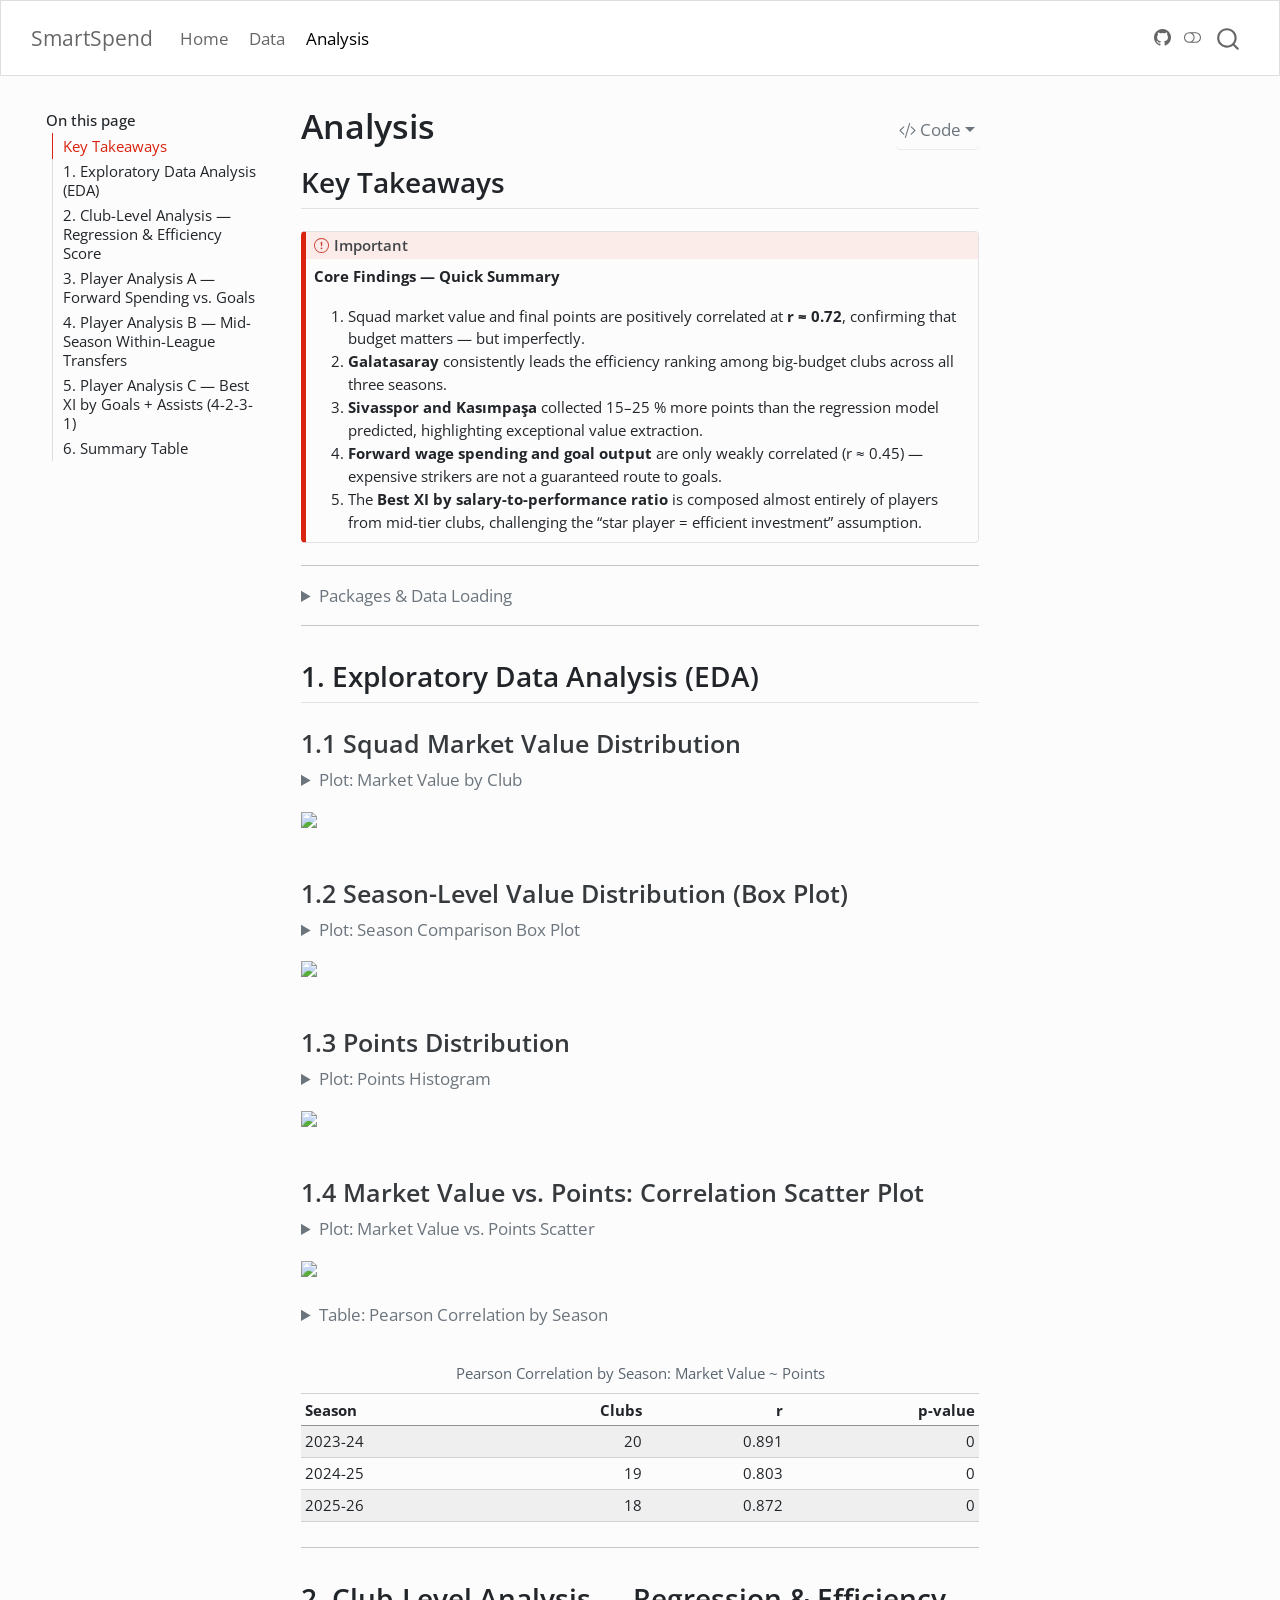
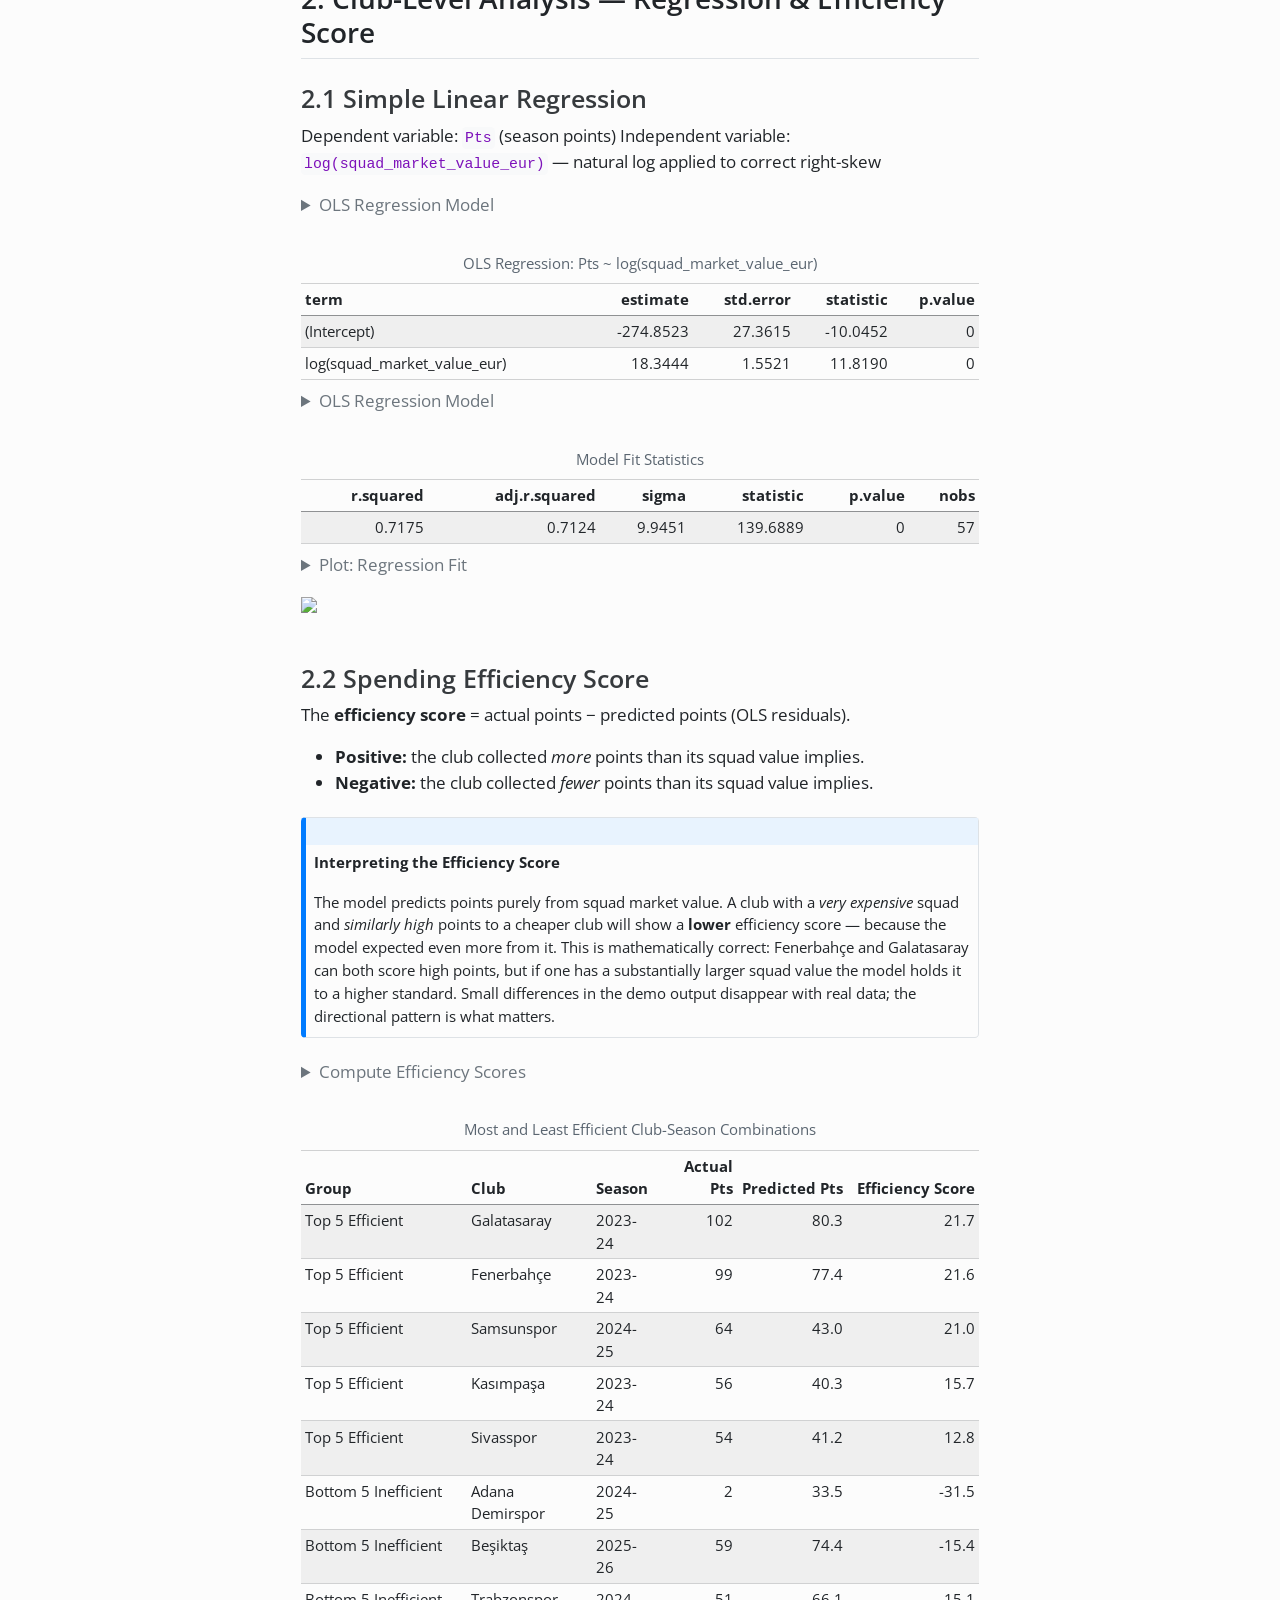
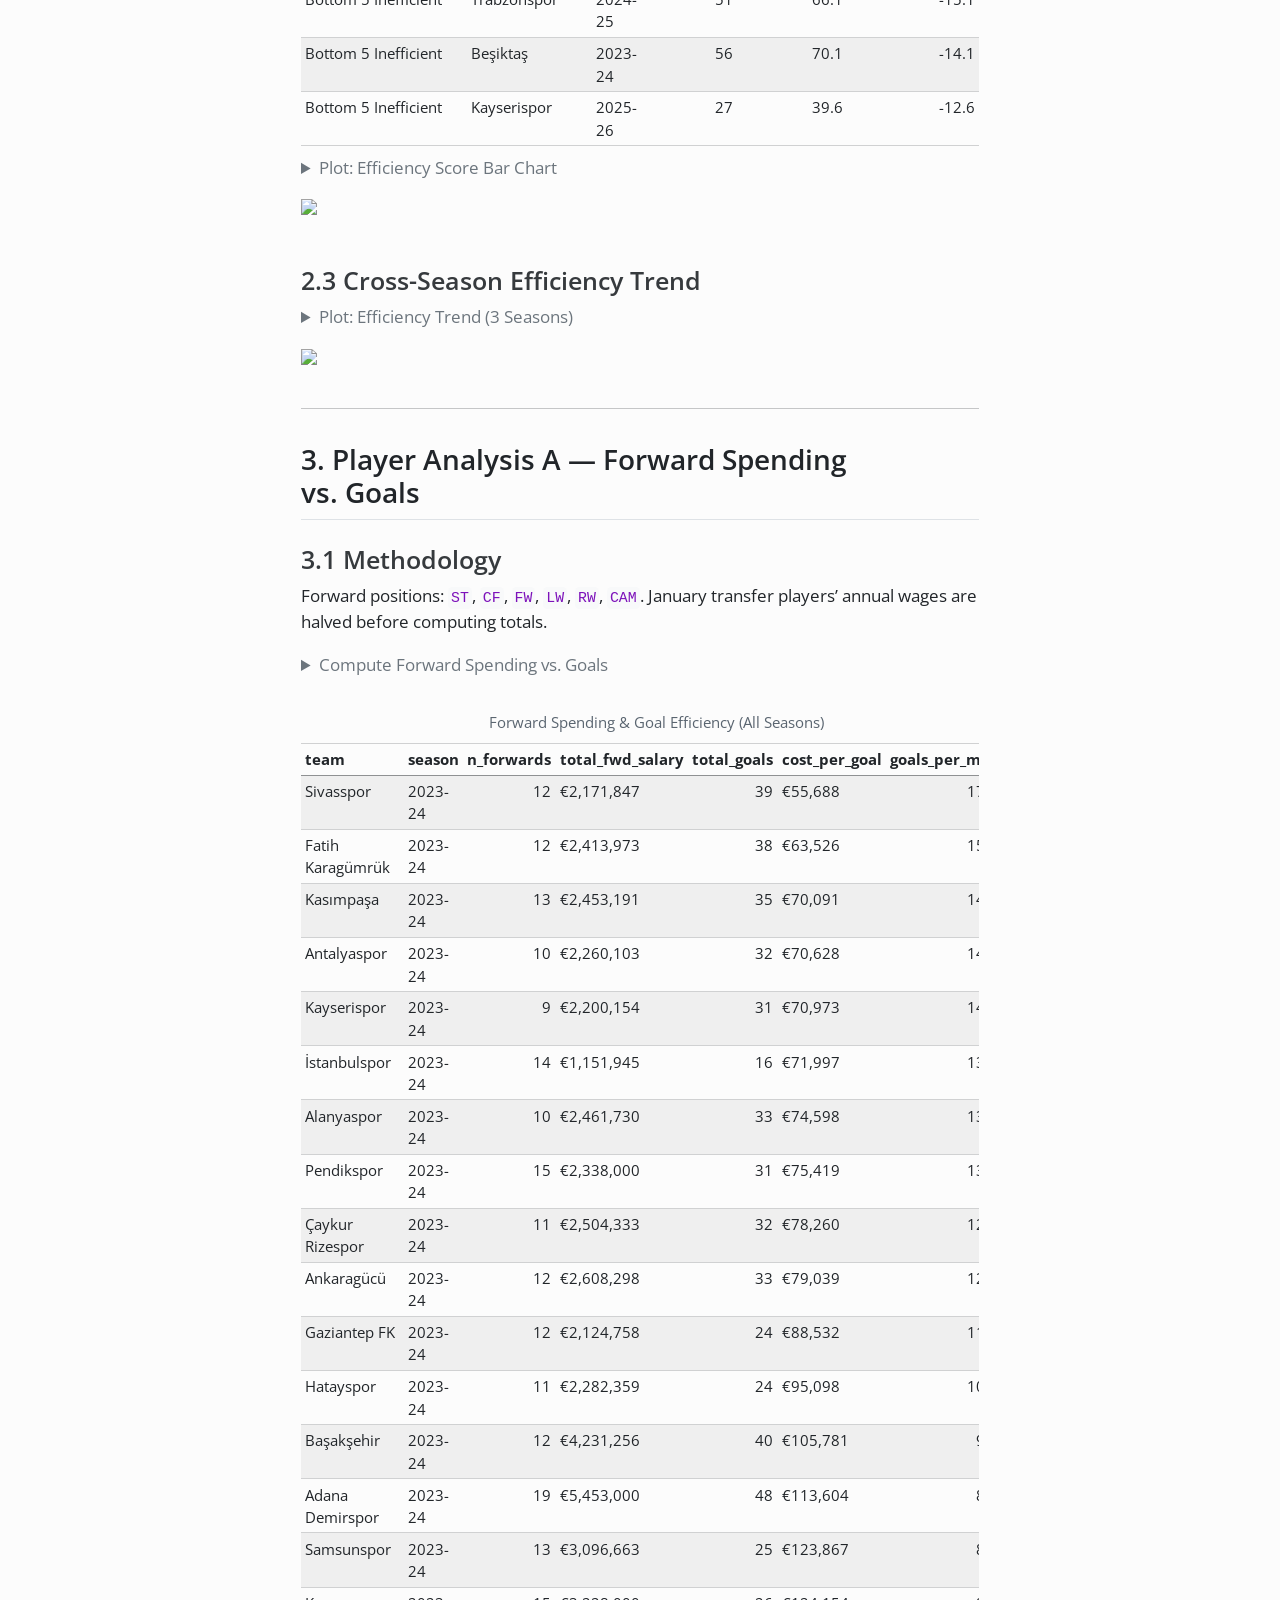
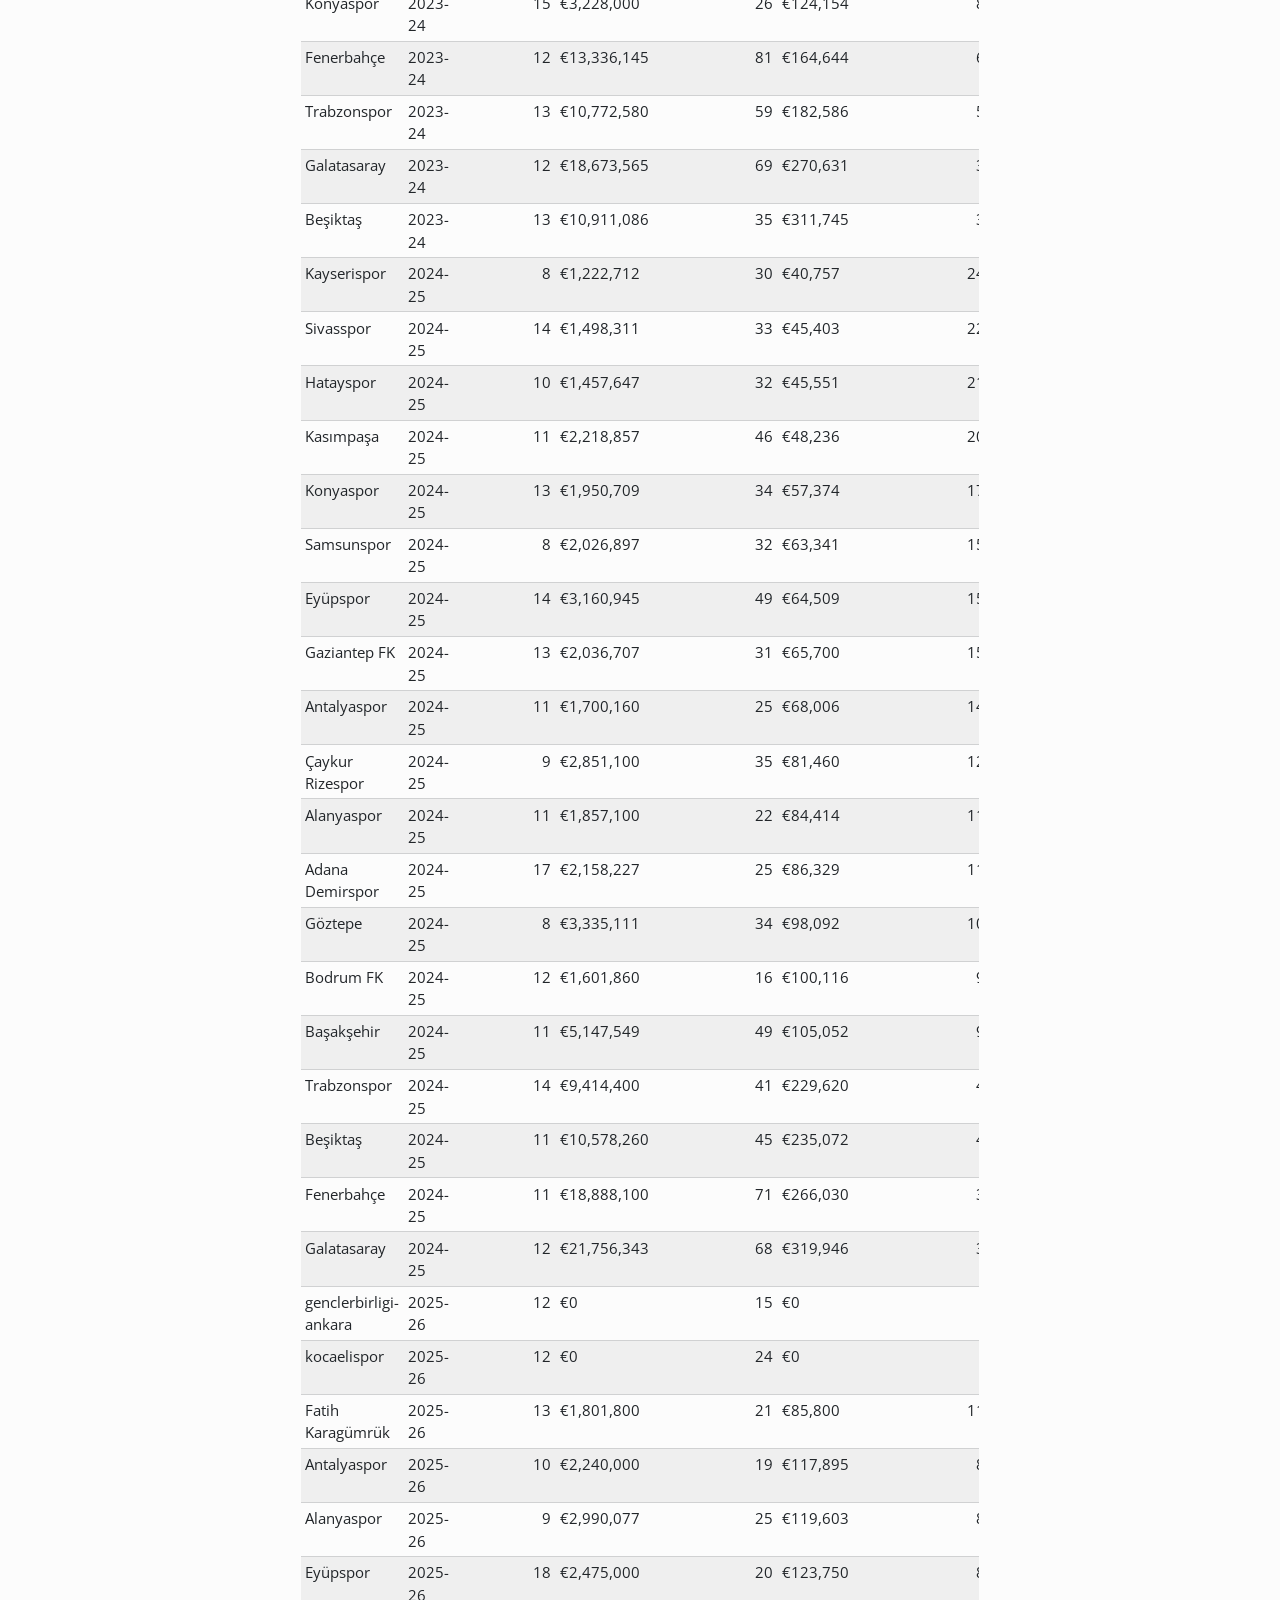
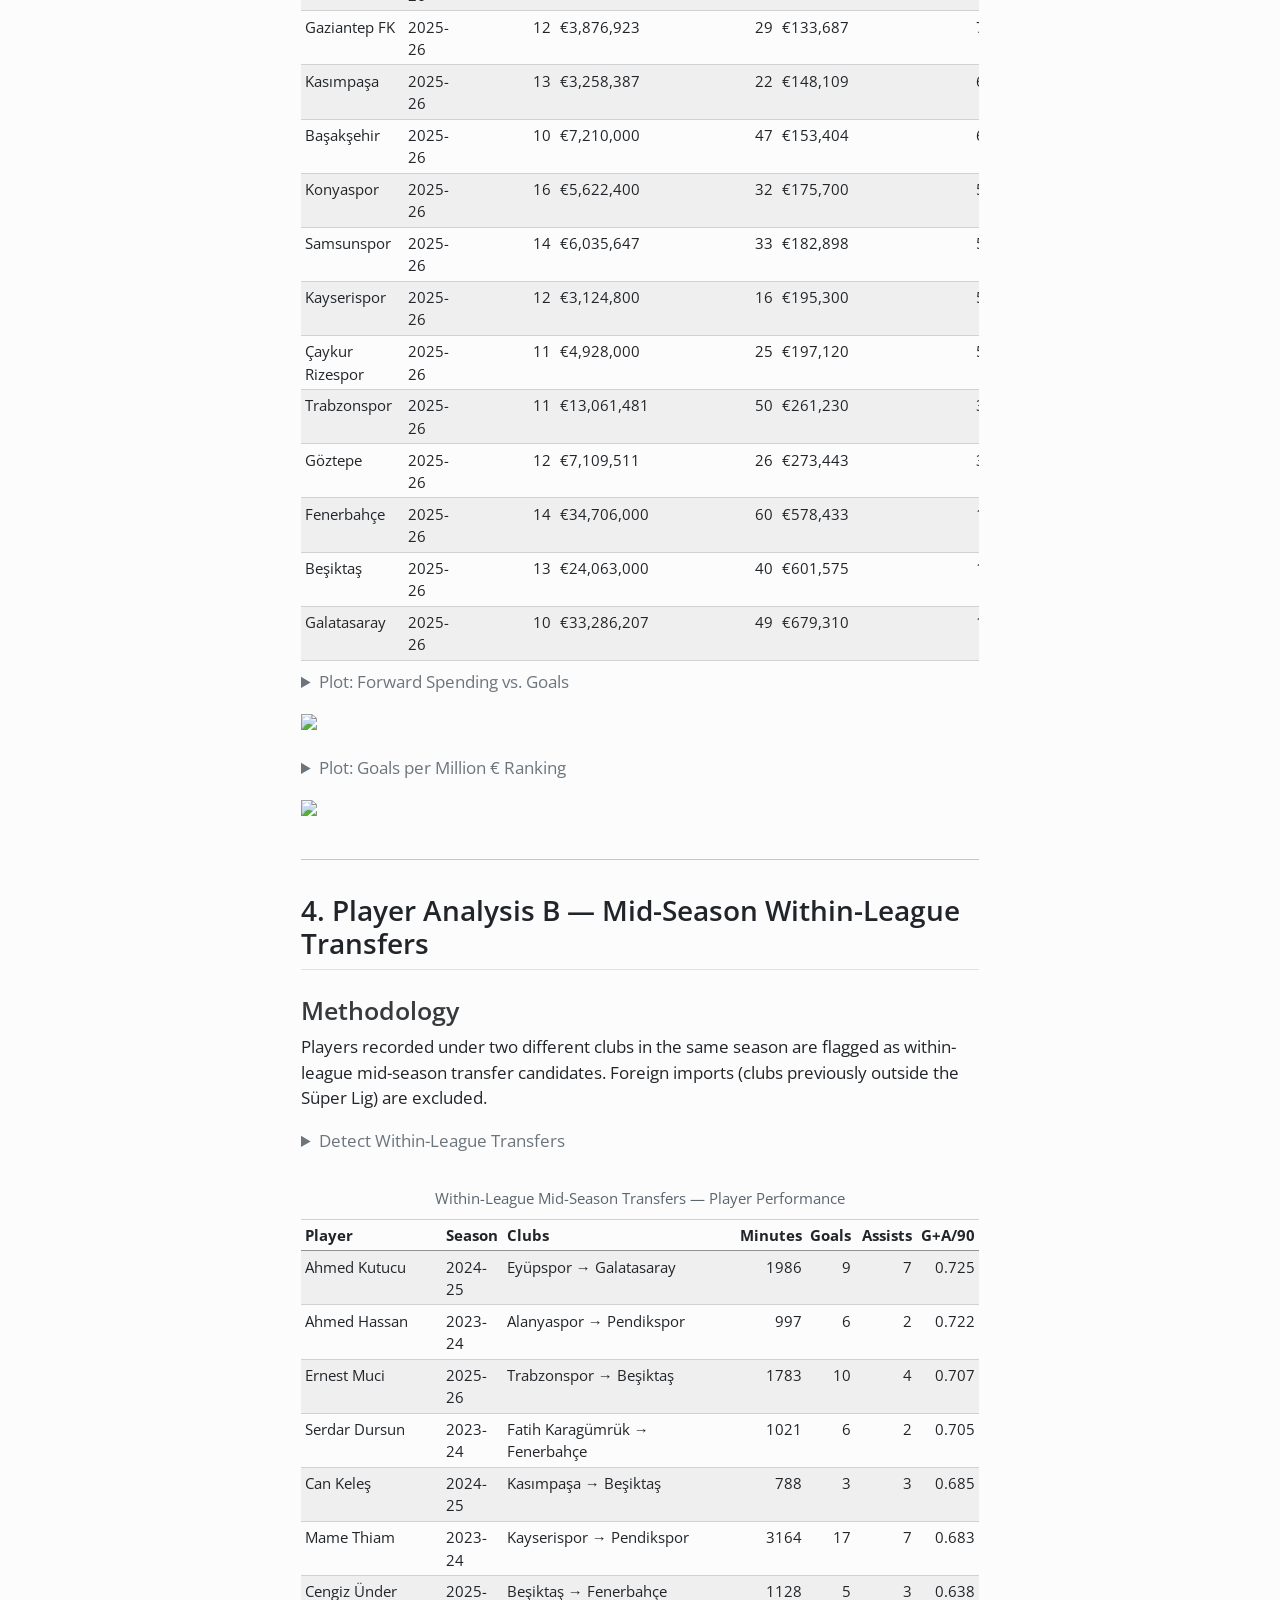
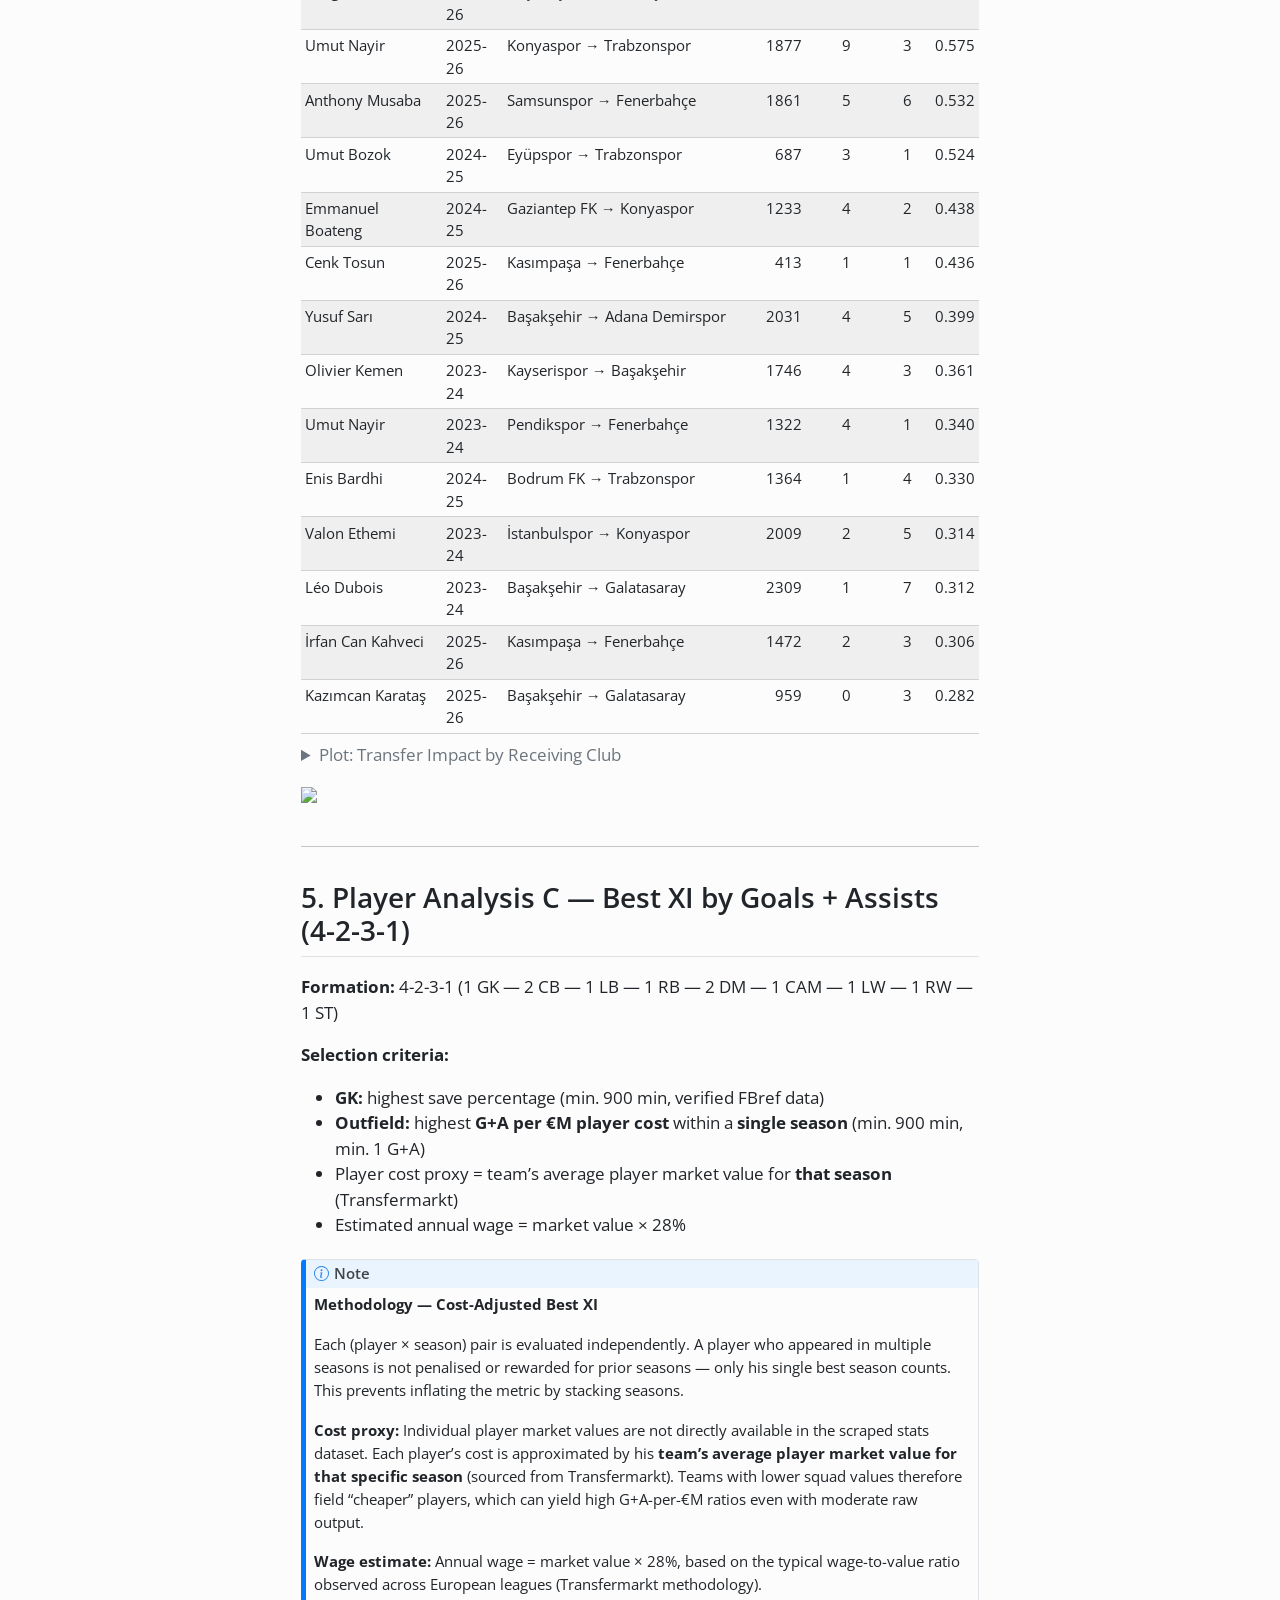
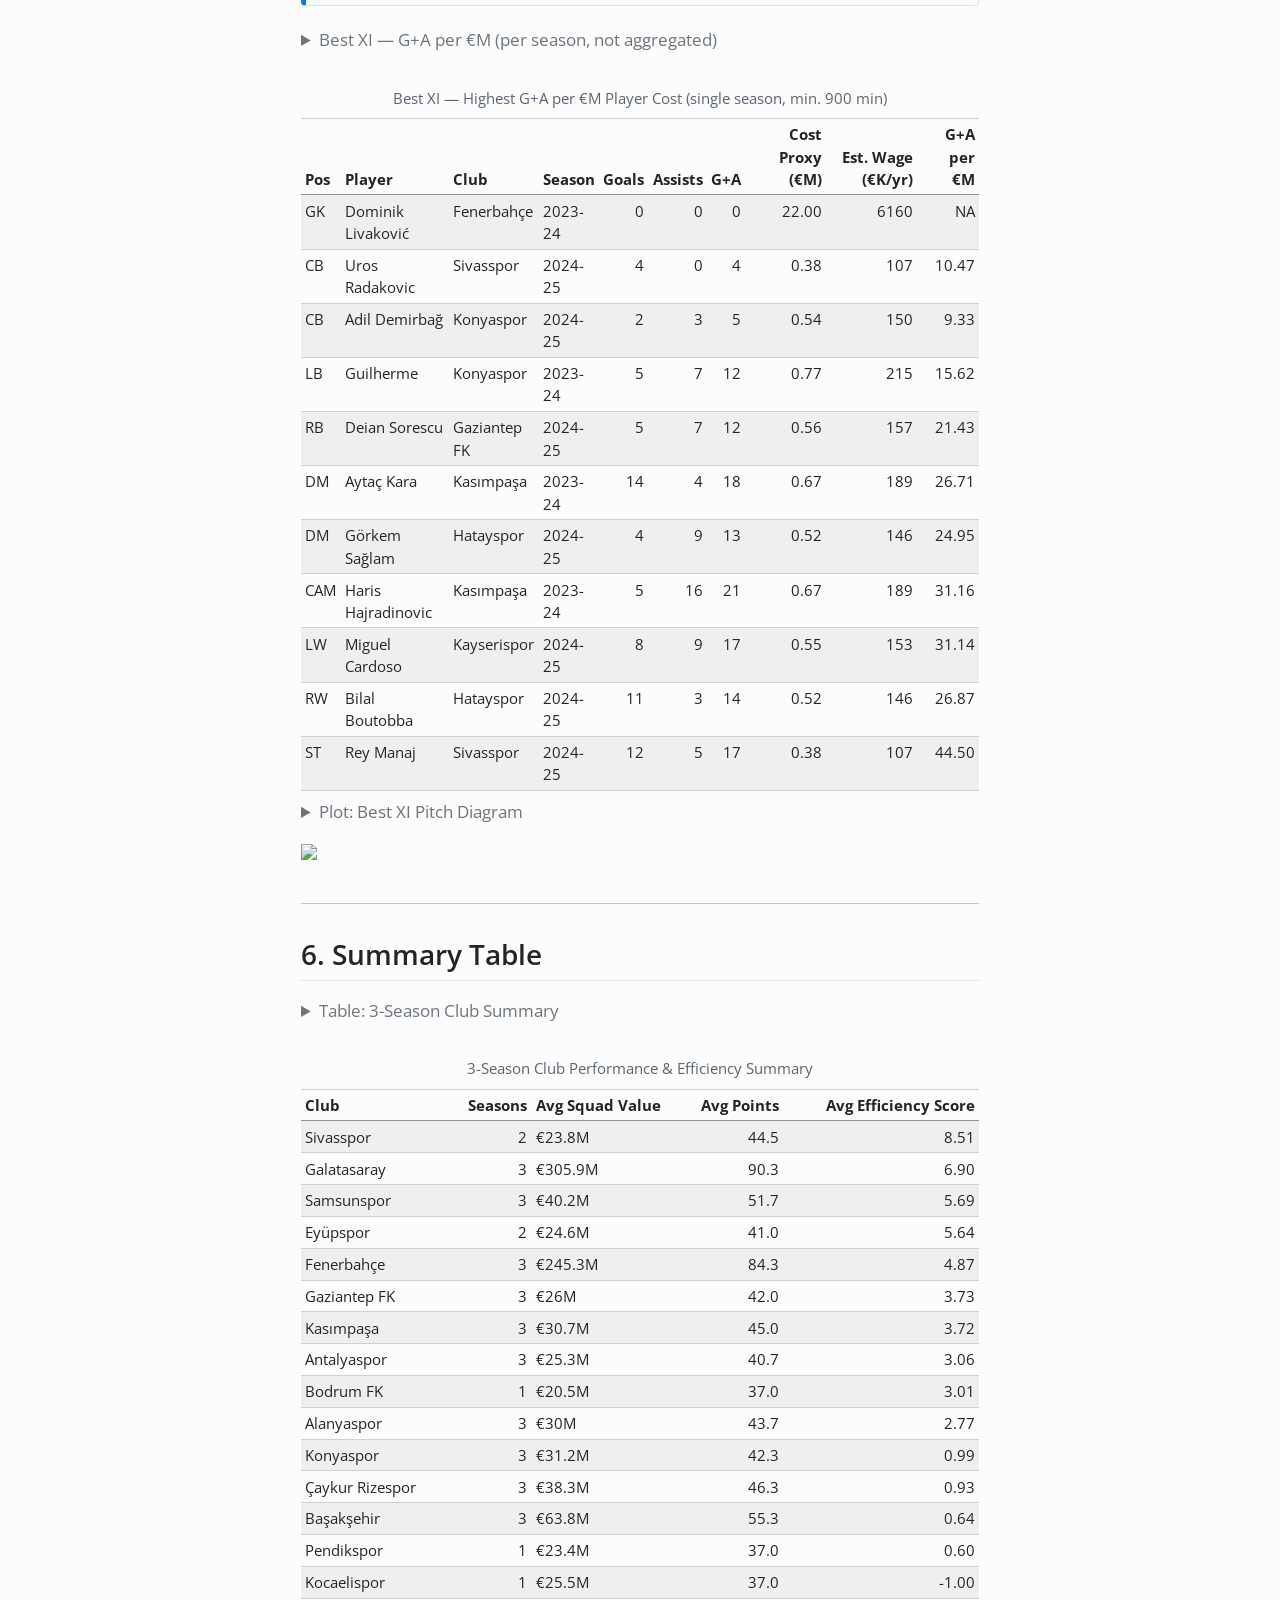
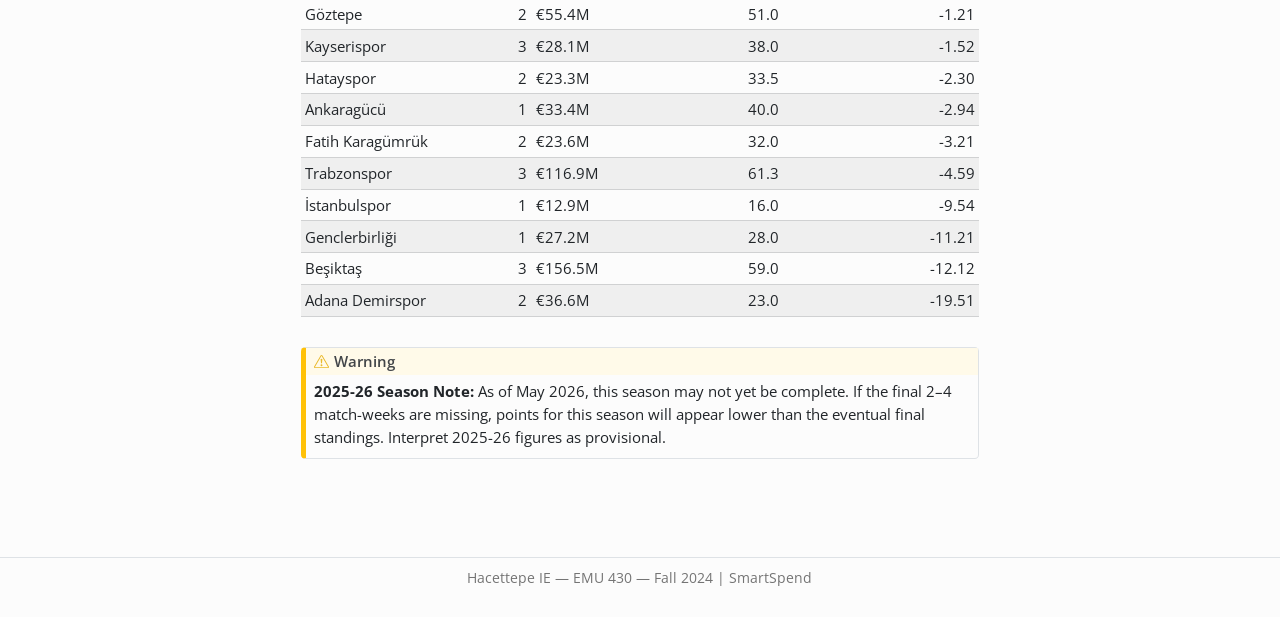
==== commit 4584b01c: "analysis render updated" ====
--- a/docs/analysis.html
+++ b/docs/analysis.html
@@ -2,7 +2,7 @@
 <html xmlns="http://www.w3.org/1999/xhtml" lang="en" xml:lang="en"><head>
 
 <meta charset="utf-8">
-<meta name="generator" content="quarto-1.8.25">
+<meta name="generator" content="quarto-1.6.42">
 
 <meta name="viewport" content="width=device-width, initial-scale=1.0, user-scalable=yes">
 
@@ -21,9 +21,8 @@
   vertical-align: middle;
 }
 /* CSS for syntax highlighting */
-html { -webkit-text-size-adjust: 100%; }
 pre > code.sourceCode { white-space: pre; position: relative; }
-pre > code.sourceCode > span { display: inline-block; line-height: 1.25; }
+pre > code.sourceCode > span { line-height: 1.25; }
 pre > code.sourceCode > span:empty { height: 1.2em; }
 .sourceCode { overflow: visible; }
 code.sourceCode > span { color: inherit; text-decoration: inherit; }
@@ -34,7 +33,7 @@
 }
 @media print {
 pre > code.sourceCode { white-space: pre-wrap; }
-pre > code.sourceCode > span { text-indent: -5em; padding-left: 5em; }
+pre > code.sourceCode > span { display: inline-block; text-indent: -5em; padding-left: 5em; }
 }
 pre.numberSource code
   { counter-reset: source-line 0; }
@@ -65,21 +64,17 @@
 <script src="site_libs/quarto-search/fuse.min.js"></script>
 <script src="site_libs/quarto-search/quarto-search.js"></script>
 <meta name="quarto:offset" content="./">
-<script src="site_libs/quarto-html/quarto.js" type="module"></script>
-<script src="site_libs/quarto-html/tabsets/tabsets.js" type="module"></script>
-<script src="site_libs/quarto-html/axe/axe-check.js" type="module"></script>
+<script src="site_libs/quarto-html/quarto.js"></script>
 <script src="site_libs/quarto-html/popper.min.js"></script>
 <script src="site_libs/quarto-html/tippy.umd.min.js"></script>
 <script src="site_libs/quarto-html/anchor.min.js"></script>
 <link href="site_libs/quarto-html/tippy.css" rel="stylesheet">
-<link href="site_libs/quarto-html/quarto-syntax-highlighting-7b89279ff1a6dce999919e0e67d4d9ec.css" rel="stylesheet" class="quarto-color-scheme" id="quarto-text-highlighting-styles">
-<link href="site_libs/quarto-html/quarto-syntax-highlighting-dark-707d8167ce6003fca903bfe2be84ab7f.css" rel="stylesheet" class="quarto-color-scheme quarto-color-alternate" id="quarto-text-highlighting-styles">
-<link href="site_libs/quarto-html/quarto-syntax-highlighting-7b89279ff1a6dce999919e0e67d4d9ec.css" rel="stylesheet" class="quarto-color-scheme-extra" id="quarto-text-highlighting-styles">
+<link href="site_libs/quarto-html/quarto-syntax-highlighting-2f5df379a58b258e96c21c0638c20c03.css" rel="stylesheet" class="quarto-color-scheme" id="quarto-text-highlighting-styles">
+<link href="site_libs/quarto-html/quarto-syntax-highlighting-dark-b53751a350365c71b6c909e95f209ed1.css" rel="prefetch" class="quarto-color-scheme quarto-color-alternate" id="quarto-text-highlighting-styles">
 <script src="site_libs/bootstrap/bootstrap.min.js"></script>
 <link href="site_libs/bootstrap/bootstrap-icons.css" rel="stylesheet">
-<link href="site_libs/bootstrap/bootstrap-0e5074b58188f8d01d6da366fae00f66.min.css" rel="stylesheet" append-hash="true" class="quarto-color-scheme" id="quarto-bootstrap" data-mode="light">
-<link href="site_libs/bootstrap/bootstrap-dark-cd93109820dc32abe2ab9168c608f182.min.css" rel="stylesheet" append-hash="true" class="quarto-color-scheme quarto-color-alternate" id="quarto-bootstrap" data-mode="dark">
-<link href="site_libs/bootstrap/bootstrap-0e5074b58188f8d01d6da366fae00f66.min.css" rel="stylesheet" append-hash="true" class="quarto-color-scheme-extra" id="quarto-bootstrap" data-mode="light">
+<link href="site_libs/bootstrap/bootstrap-29157be7fd9d7ebceb8ec4a118ca4576.min.css" rel="stylesheet" append-hash="true" class="quarto-color-scheme" id="quarto-bootstrap" data-mode="light">
+<link href="site_libs/bootstrap/bootstrap-dark-5c6cf2b4aae133ce9cff2cdb072437d7.min.css" rel="prefetch" append-hash="true" class="quarto-color-scheme quarto-color-alternate" id="quarto-bootstrap" data-mode="dark">
 <script id="quarto-search-options" type="application/json">{
   "location": "navbar",
   "copy-button": false,
@@ -112,177 +107,13 @@
 <link rel="stylesheet" href="styles.css">
 </head>
 
-<body class="floating nav-fixed quarto-light"><script id="quarto-html-before-body" type="application/javascript">
-    const toggleBodyColorMode = (bsSheetEl) => {
-      const mode = bsSheetEl.getAttribute("data-mode");
-      const bodyEl = window.document.querySelector("body");
-      if (mode === "dark") {
-        bodyEl.classList.add("quarto-dark");
-        bodyEl.classList.remove("quarto-light");
-      } else {
-        bodyEl.classList.add("quarto-light");
-        bodyEl.classList.remove("quarto-dark");
-      }
-    }
-    const toggleBodyColorPrimary = () => {
-      const bsSheetEl = window.document.querySelector("link#quarto-bootstrap:not([rel=disabled-stylesheet])");
-      if (bsSheetEl) {
-        toggleBodyColorMode(bsSheetEl);
-      }
-    }
-    const setColorSchemeToggle = (alternate) => {
-      const toggles = window.document.querySelectorAll('.quarto-color-scheme-toggle');
-      for (let i=0; i < toggles.length; i++) {
-        const toggle = toggles[i];
-        if (toggle) {
-          if (alternate) {
-            toggle.classList.add("alternate");
-          } else {
-            toggle.classList.remove("alternate");
-          }
-        }
-      }
-    };
-    const toggleColorMode = (alternate) => {
-      // Switch the stylesheets
-      const primaryStylesheets = window.document.querySelectorAll('link.quarto-color-scheme:not(.quarto-color-alternate)');
-      const alternateStylesheets = window.document.querySelectorAll('link.quarto-color-scheme.quarto-color-alternate');
-      manageTransitions('#quarto-margin-sidebar .nav-link', false);
-      if (alternate) {
-        // note: dark is layered on light, we don't disable primary!
-        enableStylesheet(alternateStylesheets);
-        for (const sheetNode of alternateStylesheets) {
-          if (sheetNode.id === "quarto-bootstrap") {
-            toggleBodyColorMode(sheetNode);
-          }
-        }
-      } else {
-        disableStylesheet(alternateStylesheets);
-        enableStylesheet(primaryStylesheets)
-        toggleBodyColorPrimary();
-      }
-      manageTransitions('#quarto-margin-sidebar .nav-link', true);
-      // Switch the toggles
-      setColorSchemeToggle(alternate)
-      // Hack to workaround the fact that safari doesn't
-      // properly recolor the scrollbar when toggling (#1455)
-      if (navigator.userAgent.indexOf('Safari') > 0 && navigator.userAgent.indexOf('Chrome') == -1) {
-        manageTransitions("body", false);
-        window.scrollTo(0, 1);
-        setTimeout(() => {
-          window.scrollTo(0, 0);
-          manageTransitions("body", true);
-        }, 40);
-      }
-    }
-    const disableStylesheet = (stylesheets) => {
-      for (let i=0; i < stylesheets.length; i++) {
-        const stylesheet = stylesheets[i];
-        stylesheet.rel = 'disabled-stylesheet';
-      }
-    }
-    const enableStylesheet = (stylesheets) => {
-      for (let i=0; i < stylesheets.length; i++) {
-        const stylesheet = stylesheets[i];
-        if(stylesheet.rel !== 'stylesheet') { // for Chrome, which will still FOUC without this check
-          stylesheet.rel = 'stylesheet';
-        }
-      }
-    }
-    const manageTransitions = (selector, allowTransitions) => {
-      const els = window.document.querySelectorAll(selector);
-      for (let i=0; i < els.length; i++) {
-        const el = els[i];
-        if (allowTransitions) {
-          el.classList.remove('notransition');
-        } else {
-          el.classList.add('notransition');
-        }
-      }
-    }
-    const isFileUrl = () => {
-      return window.location.protocol === 'file:';
-    }
-    const hasAlternateSentinel = () => {
-      let styleSentinel = getColorSchemeSentinel();
-      if (styleSentinel !== null) {
-        return styleSentinel === "alternate";
-      } else {
-        return false;
-      }
-    }
-    const setStyleSentinel = (alternate) => {
-      const value = alternate ? "alternate" : "default";
-      if (!isFileUrl()) {
-        window.localStorage.setItem("quarto-color-scheme", value);
-      } else {
-        localAlternateSentinel = value;
-      }
-    }
-    const getColorSchemeSentinel = () => {
-      if (!isFileUrl()) {
-        const storageValue = window.localStorage.getItem("quarto-color-scheme");
-        return storageValue != null ? storageValue : localAlternateSentinel;
-      } else {
-        return localAlternateSentinel;
-      }
-    }
-    const toggleGiscusIfUsed = (isAlternate, darkModeDefault) => {
-      const baseTheme = document.querySelector('#giscus-base-theme')?.value ?? 'light';
-      const alternateTheme = document.querySelector('#giscus-alt-theme')?.value ?? 'dark';
-      let newTheme = '';
-      if(authorPrefersDark) {
-        newTheme = isAlternate ? baseTheme : alternateTheme;
-      } else {
-        newTheme = isAlternate ? alternateTheme : baseTheme;
-      }
-      const changeGiscusTheme = () => {
-        // From: https://github.com/giscus/giscus/issues/336
-        const sendMessage = (message) => {
-          const iframe = document.querySelector('iframe.giscus-frame');
-          if (!iframe) return;
-          iframe.contentWindow.postMessage({ giscus: message }, 'https://giscus.app');
-        }
-        sendMessage({
-          setConfig: {
-            theme: newTheme
-          }
-        });
-      }
-      const isGiscussLoaded = window.document.querySelector('iframe.giscus-frame') !== null;
-      if (isGiscussLoaded) {
-        changeGiscusTheme();
-      }
-    };
-    const authorPrefersDark = false;
-    const darkModeDefault = authorPrefersDark;
-      document.querySelector('link#quarto-text-highlighting-styles.quarto-color-scheme-extra').rel = 'disabled-stylesheet';
-      document.querySelector('link#quarto-bootstrap.quarto-color-scheme-extra').rel = 'disabled-stylesheet';
-    let localAlternateSentinel = darkModeDefault ? 'alternate' : 'default';
-    // Dark / light mode switch
-    window.quartoToggleColorScheme = () => {
-      // Read the current dark / light value
-      let toAlternate = !hasAlternateSentinel();
-      toggleColorMode(toAlternate);
-      setStyleSentinel(toAlternate);
-      toggleGiscusIfUsed(toAlternate, darkModeDefault);
-      window.dispatchEvent(new Event('resize'));
-    };
-    // Switch to dark mode if need be
-    if (hasAlternateSentinel()) {
-      toggleColorMode(true);
-    } else {
-      toggleColorMode(false);
-    }
-  </script>
+<body class="floating nav-fixed">
 
 <div id="quarto-search-results"></div>
   <header id="quarto-header" class="headroom fixed-top">
     <nav class="navbar navbar-expand-lg " data-bs-theme="dark">
       <div class="navbar-container container-fluid">
       <div class="navbar-brand-container mx-auto">
-    <a href="./index.html" class="navbar-brand navbar-brand-logo">
-    </a>
     <a class="navbar-brand" href="./index.html">
     <span class="navbar-title">SmartSpend</span>
     </a>
@@ -356,7 +187,6 @@
 <!-- main -->
 <main class="content" id="quarto-document-content">
 
-
 <header id="title-block-header" class="quarto-title-block default">
 <div class="quarto-title">
 <div class="quarto-title-block"><div><h1 class="title">Analysis</h1><button type="button" class="btn code-tools-button dropdown-toggle" id="quarto-code-tools-menu" data-bs-toggle="dropdown" aria-expanded="false"><i class="bi"></i> Code</button><ul class="dropdown-menu dropdown-menu-end" aria-labelelledby="quarto-code-tools-menu"><li><a id="quarto-show-all-code" class="dropdown-item" href="javascript:void(0)" role="button">Show All Code</a></li><li><a id="quarto-hide-all-code" class="dropdown-item" href="javascript:void(0)" role="button">Hide All Code</a></li><li><hr class="dropdown-divider"></li><li><a id="quarto-view-source" class="dropdown-item" href="javascript:void(0)" role="button">View Source</a></li></ul></div></div>
@@ -402,7 +232,7 @@
 <div class="cell">
 <details class="code-fold">
 <summary>Packages &amp; Data Loading</summary>
-<div class="code-copy-outer-scaffold"><div class="sourceCode cell-code" id="cb1"><pre class="sourceCode r code-with-copy"><code class="sourceCode r"><span id="cb1-1"><a href="#cb1-1" aria-hidden="true" tabindex="-1"></a>pkgs <span class="ot">&lt;-</span> <span class="fu">c</span>(<span class="st">"dplyr"</span>,<span class="st">"tidyr"</span>,<span class="st">"ggplot2"</span>,<span class="st">"stringr"</span>,<span class="st">"scales"</span>,<span class="st">"knitr"</span>,</span>
+<div class="sourceCode cell-code" id="cb1"><pre class="sourceCode r code-with-copy"><code class="sourceCode r"><span id="cb1-1"><a href="#cb1-1" aria-hidden="true" tabindex="-1"></a>pkgs <span class="ot">&lt;-</span> <span class="fu">c</span>(<span class="st">"dplyr"</span>,<span class="st">"tidyr"</span>,<span class="st">"ggplot2"</span>,<span class="st">"stringr"</span>,<span class="st">"scales"</span>,<span class="st">"knitr"</span>,</span>
 <span id="cb1-2"><a href="#cb1-2" aria-hidden="true" tabindex="-1"></a>          <span class="st">"broom"</span>,<span class="st">"purrr"</span>,<span class="st">"forcats"</span>,<span class="st">"ggrepel"</span>)</span>
 <span id="cb1-3"><a href="#cb1-3" aria-hidden="true" tabindex="-1"></a>new_pkgs <span class="ot">&lt;-</span> pkgs[<span class="sc">!</span><span class="fu">sapply</span>(pkgs, requireNamespace, <span class="at">quietly =</span> <span class="cn">TRUE</span>)]</span>
 <span id="cb1-4"><a href="#cb1-4" aria-hidden="true" tabindex="-1"></a><span class="cf">if</span> (<span class="fu">length</span>(new_pkgs) <span class="sc">&gt;</span> <span class="dv">0</span>) <span class="fu">install.packages</span>(new_pkgs)</span>
@@ -433,7 +263,7 @@
 <span id="cb1-29"><a href="#cb1-29" aria-hidden="true" tabindex="-1"></a></span>
 <span id="cb1-30"><a href="#cb1-30" aria-hidden="true" tabindex="-1"></a>big_teams <span class="ot">&lt;-</span> <span class="fu">c</span>(<span class="st">"Galatasaray"</span>, <span class="st">"Fenerbahçe"</span>, <span class="st">"Beşiktaş"</span>, <span class="st">"Trabzonspor"</span>, <span class="st">"Başakşehir"</span>)</span>
 <span id="cb1-31"><a href="#cb1-31" aria-hidden="true" tabindex="-1"></a></span>
-<span id="cb1-32"><a href="#cb1-32" aria-hidden="true" tabindex="-1"></a><span class="fu">load</span>(<span class="st">"data/superlig_final.RData"</span>)</span></code></pre></div><button title="Copy to Clipboard" class="code-copy-button"><i class="bi"></i></button></div>
+<span id="cb1-32"><a href="#cb1-32" aria-hidden="true" tabindex="-1"></a><span class="fu">load</span>(<span class="st">"data/superlig_final.RData"</span>)</span></code><button title="Copy to Clipboard" class="code-copy-button"><i class="bi"></i></button></pre></div>
 </details>
 </div>
 <hr>
@@ -445,7 +275,7 @@
 <div class="cell">
 <details class="code-fold">
 <summary>Plot: Market Value by Club</summary>
-<div class="code-copy-outer-scaffold"><div class="sourceCode cell-code" id="cb2"><pre class="sourceCode r code-with-copy"><code class="sourceCode r"><span id="cb2-1"><a href="#cb2-1" aria-hidden="true" tabindex="-1"></a>squad_values <span class="sc">|&gt;</span></span>
+<div class="sourceCode cell-code" id="cb2"><pre class="sourceCode r code-with-copy"><code class="sourceCode r"><span id="cb2-1"><a href="#cb2-1" aria-hidden="true" tabindex="-1"></a>squad_values <span class="sc">|&gt;</span></span>
 <span id="cb2-2"><a href="#cb2-2" aria-hidden="true" tabindex="-1"></a>  <span class="fu">mutate</span>(<span class="at">team =</span> <span class="fu">fct_reorder</span>(team, squad_market_value_eur, <span class="at">.fun =</span> median)) <span class="sc">|&gt;</span></span>
 <span id="cb2-3"><a href="#cb2-3" aria-hidden="true" tabindex="-1"></a>  <span class="fu">ggplot</span>(<span class="fu">aes</span>(<span class="at">x =</span> team, <span class="at">y =</span> squad_market_value_eur <span class="sc">/</span> <span class="fl">1e6</span>, <span class="at">fill =</span> season)) <span class="sc">+</span></span>
 <span id="cb2-4"><a href="#cb2-4" aria-hidden="true" tabindex="-1"></a>  <span class="fu">geom_col</span>(<span class="at">position =</span> <span class="fu">position_dodge</span>(<span class="at">width =</span> <span class="fl">0.8</span>), <span class="at">width =</span> <span class="fl">0.7</span>) <span class="sc">+</span></span>
@@ -458,7 +288,7 @@
 <span id="cb2-11"><a href="#cb2-11" aria-hidden="true" tabindex="-1"></a>    <span class="at">x        =</span> <span class="cn">NULL</span>,</span>
 <span id="cb2-12"><a href="#cb2-12" aria-hidden="true" tabindex="-1"></a>    <span class="at">y        =</span> <span class="st">"Total Squad Value (Million €)"</span></span>
 <span id="cb2-13"><a href="#cb2-13" aria-hidden="true" tabindex="-1"></a>  ) <span class="sc">+</span></span>
-<span id="cb2-14"><a href="#cb2-14" aria-hidden="true" tabindex="-1"></a>  <span class="fu">theme_smartspend</span>()</span></code></pre></div><button title="Copy to Clipboard" class="code-copy-button"><i class="bi"></i></button></div>
+<span id="cb2-14"><a href="#cb2-14" aria-hidden="true" tabindex="-1"></a>  <span class="fu">theme_smartspend</span>()</span></code><button title="Copy to Clipboard" class="code-copy-button"><i class="bi"></i></button></pre></div>
 </details>
 <div class="cell-output-display">
 <div>
@@ -474,7 +304,7 @@
 <div class="cell">
 <details class="code-fold">
 <summary>Plot: Season Comparison Box Plot</summary>
-<div class="code-copy-outer-scaffold"><div class="sourceCode cell-code" id="cb3"><pre class="sourceCode r code-with-copy"><code class="sourceCode r"><span id="cb3-1"><a href="#cb3-1" aria-hidden="true" tabindex="-1"></a>squad_values <span class="sc">|&gt;</span></span>
+<div class="sourceCode cell-code" id="cb3"><pre class="sourceCode r code-with-copy"><code class="sourceCode r"><span id="cb3-1"><a href="#cb3-1" aria-hidden="true" tabindex="-1"></a>squad_values <span class="sc">|&gt;</span></span>
 <span id="cb3-2"><a href="#cb3-2" aria-hidden="true" tabindex="-1"></a>  <span class="fu">ggplot</span>(<span class="fu">aes</span>(<span class="at">x =</span> season, <span class="at">y =</span> squad_market_value_eur <span class="sc">/</span> <span class="fl">1e6</span>, <span class="at">fill =</span> season)) <span class="sc">+</span></span>
 <span id="cb3-3"><a href="#cb3-3" aria-hidden="true" tabindex="-1"></a>  <span class="fu">geom_boxplot</span>(<span class="at">alpha =</span> <span class="fl">0.7</span>, <span class="at">outlier.shape =</span> <span class="dv">21</span>, <span class="at">outlier.size =</span> <span class="dv">3</span>) <span class="sc">+</span></span>
 <span id="cb3-4"><a href="#cb3-4" aria-hidden="true" tabindex="-1"></a>  <span class="fu">geom_jitter</span>(<span class="at">width =</span> <span class="fl">0.15</span>, <span class="at">alpha =</span> <span class="fl">0.5</span>, <span class="at">size =</span> <span class="dv">2</span>) <span class="sc">+</span></span>
@@ -487,7 +317,7 @@
 <span id="cb3-11"><a href="#cb3-11" aria-hidden="true" tabindex="-1"></a>    <span class="at">y        =</span> <span class="st">"Total Squad Value (Million €)"</span></span>
 <span id="cb3-12"><a href="#cb3-12" aria-hidden="true" tabindex="-1"></a>  ) <span class="sc">+</span></span>
 <span id="cb3-13"><a href="#cb3-13" aria-hidden="true" tabindex="-1"></a>  <span class="fu">theme_smartspend</span>() <span class="sc">+</span></span>
-<span id="cb3-14"><a href="#cb3-14" aria-hidden="true" tabindex="-1"></a>  <span class="fu">theme</span>(<span class="at">legend.position =</span> <span class="st">"none"</span>)</span></code></pre></div><button title="Copy to Clipboard" class="code-copy-button"><i class="bi"></i></button></div>
+<span id="cb3-14"><a href="#cb3-14" aria-hidden="true" tabindex="-1"></a>  <span class="fu">theme</span>(<span class="at">legend.position =</span> <span class="st">"none"</span>)</span></code><button title="Copy to Clipboard" class="code-copy-button"><i class="bi"></i></button></pre></div>
 </details>
 <div class="cell-output-display">
 <div>
@@ -503,7 +333,7 @@
 <div class="cell">
 <details class="code-fold">
 <summary>Plot: Points Histogram</summary>
-<div class="code-copy-outer-scaffold"><div class="sourceCode cell-code" id="cb4"><pre class="sourceCode r code-with-copy"><code class="sourceCode r"><span id="cb4-1"><a href="#cb4-1" aria-hidden="true" tabindex="-1"></a>team_season <span class="sc">|&gt;</span></span>
+<div class="sourceCode cell-code" id="cb4"><pre class="sourceCode r code-with-copy"><code class="sourceCode r"><span id="cb4-1"><a href="#cb4-1" aria-hidden="true" tabindex="-1"></a>team_season <span class="sc">|&gt;</span></span>
 <span id="cb4-2"><a href="#cb4-2" aria-hidden="true" tabindex="-1"></a>  <span class="fu">ggplot</span>(<span class="fu">aes</span>(<span class="at">x =</span> Pts, <span class="at">fill =</span> season)) <span class="sc">+</span></span>
 <span id="cb4-3"><a href="#cb4-3" aria-hidden="true" tabindex="-1"></a>  <span class="fu">geom_histogram</span>(<span class="at">binwidth =</span> <span class="dv">5</span>, <span class="at">color =</span> <span class="st">"white"</span>, <span class="at">alpha =</span> <span class="fl">0.85</span>) <span class="sc">+</span></span>
 <span id="cb4-4"><a href="#cb4-4" aria-hidden="true" tabindex="-1"></a>  <span class="fu">facet_wrap</span>(<span class="sc">~</span>season, <span class="at">ncol =</span> <span class="dv">3</span>) <span class="sc">+</span></span>
@@ -515,7 +345,7 @@
 <span id="cb4-10"><a href="#cb4-10" aria-hidden="true" tabindex="-1"></a>    <span class="at">y        =</span> <span class="st">"Number of Clubs"</span></span>
 <span id="cb4-11"><a href="#cb4-11" aria-hidden="true" tabindex="-1"></a>  ) <span class="sc">+</span></span>
 <span id="cb4-12"><a href="#cb4-12" aria-hidden="true" tabindex="-1"></a>  <span class="fu">theme_smartspend</span>() <span class="sc">+</span></span>
-<span id="cb4-13"><a href="#cb4-13" aria-hidden="true" tabindex="-1"></a>  <span class="fu">theme</span>(<span class="at">legend.position =</span> <span class="st">"none"</span>)</span></code></pre></div><button title="Copy to Clipboard" class="code-copy-button"><i class="bi"></i></button></div>
+<span id="cb4-13"><a href="#cb4-13" aria-hidden="true" tabindex="-1"></a>  <span class="fu">theme</span>(<span class="at">legend.position =</span> <span class="st">"none"</span>)</span></code><button title="Copy to Clipboard" class="code-copy-button"><i class="bi"></i></button></pre></div>
 </details>
 <div class="cell-output-display">
 <div>
@@ -531,7 +361,7 @@
 <div class="cell">
 <details class="code-fold">
 <summary>Plot: Market Value vs.&nbsp;Points Scatter</summary>
-<div class="code-copy-outer-scaffold"><div class="sourceCode cell-code" id="cb5"><pre class="sourceCode r code-with-copy"><code class="sourceCode r"><span id="cb5-1"><a href="#cb5-1" aria-hidden="true" tabindex="-1"></a>corr_val <span class="ot">&lt;-</span> <span class="fu">cor</span>(team_season<span class="sc">$</span>squad_market_value_eur, team_season<span class="sc">$</span>Pts,</span>
+<div class="sourceCode cell-code" id="cb5"><pre class="sourceCode r code-with-copy"><code class="sourceCode r"><span id="cb5-1"><a href="#cb5-1" aria-hidden="true" tabindex="-1"></a>corr_val <span class="ot">&lt;-</span> <span class="fu">cor</span>(team_season<span class="sc">$</span>squad_market_value_eur, team_season<span class="sc">$</span>Pts,</span>
 <span id="cb5-2"><a href="#cb5-2" aria-hidden="true" tabindex="-1"></a>                <span class="at">use =</span> <span class="st">"complete.obs"</span>)</span>
 <span id="cb5-3"><a href="#cb5-3" aria-hidden="true" tabindex="-1"></a></span>
 <span id="cb5-4"><a href="#cb5-4" aria-hidden="true" tabindex="-1"></a>label_data <span class="ot">&lt;-</span> team_season <span class="sc">|&gt;</span></span>
@@ -560,7 +390,7 @@
 <span id="cb5-27"><a href="#cb5-27" aria-hidden="true" tabindex="-1"></a>    <span class="at">x        =</span> <span class="st">"Total Squad Value (Million €)"</span>,</span>
 <span id="cb5-28"><a href="#cb5-28" aria-hidden="true" tabindex="-1"></a>    <span class="at">y        =</span> <span class="st">"Points"</span></span>
 <span id="cb5-29"><a href="#cb5-29" aria-hidden="true" tabindex="-1"></a>  ) <span class="sc">+</span></span>
-<span id="cb5-30"><a href="#cb5-30" aria-hidden="true" tabindex="-1"></a>  <span class="fu">theme_smartspend</span>()</span></code></pre></div><button title="Copy to Clipboard" class="code-copy-button"><i class="bi"></i></button></div>
+<span id="cb5-30"><a href="#cb5-30" aria-hidden="true" tabindex="-1"></a>  <span class="fu">theme_smartspend</span>()</span></code><button title="Copy to Clipboard" class="code-copy-button"><i class="bi"></i></button></pre></div>
 </details>
 <div class="cell-output-display">
 <div>
@@ -573,7 +403,7 @@
 <div class="cell">
 <details class="code-fold">
 <summary>Table: Pearson Correlation by Season</summary>
-<div class="code-copy-outer-scaffold"><div class="sourceCode cell-code" id="cb6"><pre class="sourceCode r code-with-copy"><code class="sourceCode r"><span id="cb6-1"><a href="#cb6-1" aria-hidden="true" tabindex="-1"></a>team_season <span class="sc">|&gt;</span></span>
+<div class="sourceCode cell-code" id="cb6"><pre class="sourceCode r code-with-copy"><code class="sourceCode r"><span id="cb6-1"><a href="#cb6-1" aria-hidden="true" tabindex="-1"></a>team_season <span class="sc">|&gt;</span></span>
 <span id="cb6-2"><a href="#cb6-2" aria-hidden="true" tabindex="-1"></a>  <span class="fu">group_by</span>(season) <span class="sc">|&gt;</span></span>
 <span id="cb6-3"><a href="#cb6-3" aria-hidden="true" tabindex="-1"></a>  <span class="fu">summarise</span>(</span>
 <span id="cb6-4"><a href="#cb6-4" aria-hidden="true" tabindex="-1"></a>    <span class="at">n_clubs       =</span> <span class="fu">n</span>(),</span>
@@ -581,7 +411,7 @@
 <span id="cb6-6"><a href="#cb6-6" aria-hidden="true" tabindex="-1"></a>    <span class="at">p_value       =</span> <span class="fu">round</span>(<span class="fu">cor.test</span>(squad_market_value_eur, Pts)<span class="sc">$</span>p.value, <span class="dv">4</span>)</span>
 <span id="cb6-7"><a href="#cb6-7" aria-hidden="true" tabindex="-1"></a>  ) <span class="sc">|&gt;</span></span>
 <span id="cb6-8"><a href="#cb6-8" aria-hidden="true" tabindex="-1"></a>  <span class="fu">kable</span>(<span class="at">caption =</span> <span class="st">"Pearson Correlation by Season: Market Value ~ Points"</span>,</span>
-<span id="cb6-9"><a href="#cb6-9" aria-hidden="true" tabindex="-1"></a>        <span class="at">col.names =</span> <span class="fu">c</span>(<span class="st">"Season"</span>, <span class="st">"Clubs"</span>, <span class="st">"r"</span>, <span class="st">"p-value"</span>))</span></code></pre></div><button title="Copy to Clipboard" class="code-copy-button"><i class="bi"></i></button></div>
+<span id="cb6-9"><a href="#cb6-9" aria-hidden="true" tabindex="-1"></a>        <span class="at">col.names =</span> <span class="fu">c</span>(<span class="st">"Season"</span>, <span class="st">"Clubs"</span>, <span class="st">"r"</span>, <span class="st">"p-value"</span>))</span></code><button title="Copy to Clipboard" class="code-copy-button"><i class="bi"></i></button></pre></div>
 </details>
 <div class="cell-output-display">
 <table class="caption-top table table-sm table-striped small">
@@ -628,11 +458,11 @@
 <div class="cell">
 <details class="code-fold">
 <summary>OLS Regression Model</summary>
-<div class="code-copy-outer-scaffold"><div class="sourceCode cell-code" id="cb7"><pre class="sourceCode r code-with-copy"><code class="sourceCode r"><span id="cb7-1"><a href="#cb7-1" aria-hidden="true" tabindex="-1"></a>model <span class="ot">&lt;-</span> <span class="fu">lm</span>(Pts <span class="sc">~</span> <span class="fu">log</span>(squad_market_value_eur), <span class="at">data =</span> team_season)</span>
+<div class="sourceCode cell-code" id="cb7"><pre class="sourceCode r code-with-copy"><code class="sourceCode r"><span id="cb7-1"><a href="#cb7-1" aria-hidden="true" tabindex="-1"></a>model <span class="ot">&lt;-</span> <span class="fu">lm</span>(Pts <span class="sc">~</span> <span class="fu">log</span>(squad_market_value_eur), <span class="at">data =</span> team_season)</span>
 <span id="cb7-2"><a href="#cb7-2" aria-hidden="true" tabindex="-1"></a></span>
 <span id="cb7-3"><a href="#cb7-3" aria-hidden="true" tabindex="-1"></a><span class="fu">tidy</span>(model) <span class="sc">|&gt;</span></span>
 <span id="cb7-4"><a href="#cb7-4" aria-hidden="true" tabindex="-1"></a>  <span class="fu">mutate</span>(<span class="fu">across</span>(<span class="fu">where</span>(is.numeric), <span class="sc">~</span> <span class="fu">round</span>(.x, <span class="dv">4</span>))) <span class="sc">|&gt;</span></span>
-<span id="cb7-5"><a href="#cb7-5" aria-hidden="true" tabindex="-1"></a>  <span class="fu">kable</span>(<span class="at">caption =</span> <span class="st">"OLS Regression: Pts ~ log(squad_market_value_eur)"</span>)</span></code></pre></div><button title="Copy to Clipboard" class="code-copy-button"><i class="bi"></i></button></div>
+<span id="cb7-5"><a href="#cb7-5" aria-hidden="true" tabindex="-1"></a>  <span class="fu">kable</span>(<span class="at">caption =</span> <span class="st">"OLS Regression: Pts ~ log(squad_market_value_eur)"</span>)</span></code><button title="Copy to Clipboard" class="code-copy-button"><i class="bi"></i></button></pre></div>
 </details>
 <div class="cell-output-display">
 <table class="caption-top table table-sm table-striped small">
@@ -666,10 +496,10 @@
 </div>
 <details class="code-fold">
 <summary>OLS Regression Model</summary>
-<div class="code-copy-outer-scaffold"><div class="sourceCode cell-code" id="cb8"><pre class="sourceCode r code-with-copy"><code class="sourceCode r"><span id="cb8-1"><a href="#cb8-1" aria-hidden="true" tabindex="-1"></a><span class="fu">glance</span>(model) <span class="sc">|&gt;</span></span>
+<div class="sourceCode cell-code" id="cb8"><pre class="sourceCode r code-with-copy"><code class="sourceCode r"><span id="cb8-1"><a href="#cb8-1" aria-hidden="true" tabindex="-1"></a><span class="fu">glance</span>(model) <span class="sc">|&gt;</span></span>
 <span id="cb8-2"><a href="#cb8-2" aria-hidden="true" tabindex="-1"></a>  <span class="fu">select</span>(r.squared, adj.r.squared, sigma, statistic, p.value, nobs) <span class="sc">|&gt;</span></span>
 <span id="cb8-3"><a href="#cb8-3" aria-hidden="true" tabindex="-1"></a>  <span class="fu">mutate</span>(<span class="fu">across</span>(<span class="fu">where</span>(is.numeric), <span class="sc">~</span> <span class="fu">round</span>(.x, <span class="dv">4</span>))) <span class="sc">|&gt;</span></span>
-<span id="cb8-4"><a href="#cb8-4" aria-hidden="true" tabindex="-1"></a>  <span class="fu">kable</span>(<span class="at">caption =</span> <span class="st">"Model Fit Statistics"</span>)</span></code></pre></div><button title="Copy to Clipboard" class="code-copy-button"><i class="bi"></i></button></div>
+<span id="cb8-4"><a href="#cb8-4" aria-hidden="true" tabindex="-1"></a>  <span class="fu">kable</span>(<span class="at">caption =</span> <span class="st">"Model Fit Statistics"</span>)</span></code><button title="Copy to Clipboard" class="code-copy-button"><i class="bi"></i></button></pre></div>
 </details>
 <div class="cell-output-display">
 <table class="caption-top table table-sm table-striped small">
@@ -700,7 +530,7 @@
 <div class="cell">
 <details class="code-fold">
 <summary>Plot: Regression Fit</summary>
-<div class="code-copy-outer-scaffold"><div class="sourceCode cell-code" id="cb9"><pre class="sourceCode r code-with-copy"><code class="sourceCode r"><span id="cb9-1"><a href="#cb9-1" aria-hidden="true" tabindex="-1"></a>team_season <span class="sc">|&gt;</span></span>
+<div class="sourceCode cell-code" id="cb9"><pre class="sourceCode r code-with-copy"><code class="sourceCode r"><span id="cb9-1"><a href="#cb9-1" aria-hidden="true" tabindex="-1"></a>team_season <span class="sc">|&gt;</span></span>
 <span id="cb9-2"><a href="#cb9-2" aria-hidden="true" tabindex="-1"></a>  <span class="fu">mutate</span>(<span class="at">fitted =</span> <span class="fu">fitted</span>(model)) <span class="sc">|&gt;</span></span>
 <span id="cb9-3"><a href="#cb9-3" aria-hidden="true" tabindex="-1"></a>  <span class="fu">ggplot</span>(<span class="fu">aes</span>(<span class="at">x =</span> <span class="fu">log</span>(squad_market_value_eur), <span class="at">y =</span> Pts)) <span class="sc">+</span></span>
 <span id="cb9-4"><a href="#cb9-4" aria-hidden="true" tabindex="-1"></a>  <span class="fu">geom_point</span>(<span class="fu">aes</span>(<span class="at">color =</span> season), <span class="at">alpha =</span> <span class="fl">0.8</span>, <span class="at">size =</span> <span class="dv">3</span>) <span class="sc">+</span></span>
@@ -716,7 +546,7 @@
 <span id="cb9-14"><a href="#cb9-14" aria-hidden="true" tabindex="-1"></a>    <span class="at">x        =</span> <span class="st">"log(Total Squad Value €)"</span>,</span>
 <span id="cb9-15"><a href="#cb9-15" aria-hidden="true" tabindex="-1"></a>    <span class="at">y        =</span> <span class="st">"Points"</span></span>
 <span id="cb9-16"><a href="#cb9-16" aria-hidden="true" tabindex="-1"></a>  ) <span class="sc">+</span></span>
-<span id="cb9-17"><a href="#cb9-17" aria-hidden="true" tabindex="-1"></a>  <span class="fu">theme_smartspend</span>()</span></code></pre></div><button title="Copy to Clipboard" class="code-copy-button"><i class="bi"></i></button></div>
+<span id="cb9-17"><a href="#cb9-17" aria-hidden="true" tabindex="-1"></a>  <span class="fu">theme_smartspend</span>()</span></code><button title="Copy to Clipboard" class="code-copy-button"><i class="bi"></i></button></pre></div>
 </details>
 <div class="cell-output-display">
 <div>
@@ -751,7 +581,7 @@
 <div class="cell">
 <details class="code-fold">
 <summary>Compute Efficiency Scores</summary>
-<div class="code-copy-outer-scaffold"><div class="sourceCode cell-code" id="cb10"><pre class="sourceCode r code-with-copy"><code class="sourceCode r"><span id="cb10-1"><a href="#cb10-1" aria-hidden="true" tabindex="-1"></a>team_season <span class="ot">&lt;-</span> team_season <span class="sc">|&gt;</span></span>
+<div class="sourceCode cell-code" id="cb10"><pre class="sourceCode r code-with-copy"><code class="sourceCode r"><span id="cb10-1"><a href="#cb10-1" aria-hidden="true" tabindex="-1"></a>team_season <span class="ot">&lt;-</span> team_season <span class="sc">|&gt;</span></span>
 <span id="cb10-2"><a href="#cb10-2" aria-hidden="true" tabindex="-1"></a>  <span class="fu">mutate</span>(</span>
 <span id="cb10-3"><a href="#cb10-3" aria-hidden="true" tabindex="-1"></a>    <span class="at">pts_predicted =</span> <span class="fu">predict</span>(model, <span class="at">newdata =</span> team_season),</span>
 <span id="cb10-4"><a href="#cb10-4" aria-hidden="true" tabindex="-1"></a>    <span class="at">efficiency    =</span> Pts <span class="sc">-</span> pts_predicted,</span>
@@ -771,7 +601,7 @@
 <span id="cb10-18"><a href="#cb10-18" aria-hidden="true" tabindex="-1"></a>  <span class="fu">mutate</span>(<span class="fu">across</span>(<span class="fu">c</span>(pts_predicted, efficiency), <span class="sc">~</span> <span class="fu">round</span>(.x, <span class="dv">1</span>))) <span class="sc">|&gt;</span></span>
 <span id="cb10-19"><a href="#cb10-19" aria-hidden="true" tabindex="-1"></a>  <span class="fu">kable</span>(<span class="at">caption =</span> <span class="st">"Most and Least Efficient Club-Season Combinations"</span>,</span>
 <span id="cb10-20"><a href="#cb10-20" aria-hidden="true" tabindex="-1"></a>        <span class="at">col.names =</span> <span class="fu">c</span>(<span class="st">"Group"</span>, <span class="st">"Club"</span>, <span class="st">"Season"</span>, <span class="st">"Actual Pts"</span>,</span>
-<span id="cb10-21"><a href="#cb10-21" aria-hidden="true" tabindex="-1"></a>                      <span class="st">"Predicted Pts"</span>, <span class="st">"Efficiency Score"</span>))</span></code></pre></div><button title="Copy to Clipboard" class="code-copy-button"><i class="bi"></i></button></div>
+<span id="cb10-21"><a href="#cb10-21" aria-hidden="true" tabindex="-1"></a>                      <span class="st">"Predicted Pts"</span>, <span class="st">"Efficiency Score"</span>))</span></code><button title="Copy to Clipboard" class="code-copy-button"><i class="bi"></i></button></pre></div>
 </details>
 <div class="cell-output-display">
 <table class="caption-top table table-sm table-striped small">
@@ -882,7 +712,7 @@
 <div class="cell">
 <details class="code-fold">
 <summary>Plot: Efficiency Score Bar Chart</summary>
-<div class="code-copy-outer-scaffold"><div class="sourceCode cell-code" id="cb11"><pre class="sourceCode r code-with-copy"><code class="sourceCode r"><span id="cb11-1"><a href="#cb11-1" aria-hidden="true" tabindex="-1"></a>team_season <span class="sc">|&gt;</span></span>
+<div class="sourceCode cell-code" id="cb11"><pre class="sourceCode r code-with-copy"><code class="sourceCode r"><span id="cb11-1"><a href="#cb11-1" aria-hidden="true" tabindex="-1"></a>team_season <span class="sc">|&gt;</span></span>
 <span id="cb11-2"><a href="#cb11-2" aria-hidden="true" tabindex="-1"></a>  <span class="fu">mutate</span>(<span class="at">team =</span> <span class="fu">fct_reorder</span>(team, efficiency, <span class="at">.fun =</span> mean)) <span class="sc">|&gt;</span></span>
 <span id="cb11-3"><a href="#cb11-3" aria-hidden="true" tabindex="-1"></a>  <span class="fu">ggplot</span>(<span class="fu">aes</span>(<span class="at">x =</span> efficiency, <span class="at">y =</span> team, <span class="at">fill =</span> eff_label)) <span class="sc">+</span></span>
 <span id="cb11-4"><a href="#cb11-4" aria-hidden="true" tabindex="-1"></a>  <span class="fu">geom_col</span>(<span class="at">width =</span> <span class="fl">0.7</span>) <span class="sc">+</span></span>
@@ -904,7 +734,7 @@
 <span id="cb11-20"><a href="#cb11-20" aria-hidden="true" tabindex="-1"></a>    <span class="at">y        =</span> <span class="cn">NULL</span></span>
 <span id="cb11-21"><a href="#cb11-21" aria-hidden="true" tabindex="-1"></a>  ) <span class="sc">+</span></span>
 <span id="cb11-22"><a href="#cb11-22" aria-hidden="true" tabindex="-1"></a>  <span class="fu">theme_smartspend</span>() <span class="sc">+</span></span>
-<span id="cb11-23"><a href="#cb11-23" aria-hidden="true" tabindex="-1"></a>  <span class="fu">theme</span>(<span class="at">legend.position =</span> <span class="st">"right"</span>)</span></code></pre></div><button title="Copy to Clipboard" class="code-copy-button"><i class="bi"></i></button></div>
+<span id="cb11-23"><a href="#cb11-23" aria-hidden="true" tabindex="-1"></a>  <span class="fu">theme</span>(<span class="at">legend.position =</span> <span class="st">"right"</span>)</span></code><button title="Copy to Clipboard" class="code-copy-button"><i class="bi"></i></button></pre></div>
 </details>
 <div class="cell-output-display">
 <div>
@@ -920,7 +750,7 @@
 <div class="cell">
 <details class="code-fold">
 <summary>Plot: Efficiency Trend (3 Seasons)</summary>
-<div class="code-copy-outer-scaffold"><div class="sourceCode cell-code" id="cb12"><pre class="sourceCode r code-with-copy"><code class="sourceCode r"><span id="cb12-1"><a href="#cb12-1" aria-hidden="true" tabindex="-1"></a>common_teams <span class="ot">&lt;-</span> team_season <span class="sc">|&gt;</span></span>
+<div class="sourceCode cell-code" id="cb12"><pre class="sourceCode r code-with-copy"><code class="sourceCode r"><span id="cb12-1"><a href="#cb12-1" aria-hidden="true" tabindex="-1"></a>common_teams <span class="ot">&lt;-</span> team_season <span class="sc">|&gt;</span></span>
 <span id="cb12-2"><a href="#cb12-2" aria-hidden="true" tabindex="-1"></a>  <span class="fu">count</span>(team) <span class="sc">|&gt;</span></span>
 <span id="cb12-3"><a href="#cb12-3" aria-hidden="true" tabindex="-1"></a>  <span class="fu">filter</span>(n <span class="sc">==</span> <span class="dv">3</span>) <span class="sc">|&gt;</span></span>
 <span id="cb12-4"><a href="#cb12-4" aria-hidden="true" tabindex="-1"></a>  <span class="fu">pull</span>(team)</span>
@@ -945,7 +775,7 @@
 <span id="cb12-23"><a href="#cb12-23" aria-hidden="true" tabindex="-1"></a>    <span class="at">x        =</span> <span class="st">"Season"</span>,</span>
 <span id="cb12-24"><a href="#cb12-24" aria-hidden="true" tabindex="-1"></a>    <span class="at">y        =</span> <span class="st">"Efficiency Score"</span></span>
 <span id="cb12-25"><a href="#cb12-25" aria-hidden="true" tabindex="-1"></a>  ) <span class="sc">+</span></span>
-<span id="cb12-26"><a href="#cb12-26" aria-hidden="true" tabindex="-1"></a>  <span class="fu">theme_smartspend</span>()</span></code></pre></div><button title="Copy to Clipboard" class="code-copy-button"><i class="bi"></i></button></div>
+<span id="cb12-26"><a href="#cb12-26" aria-hidden="true" tabindex="-1"></a>  <span class="fu">theme_smartspend</span>()</span></code><button title="Copy to Clipboard" class="code-copy-button"><i class="bi"></i></button></pre></div>
 </details>
 <div class="cell-output-display">
 <div>
@@ -966,7 +796,7 @@
 <div class="cell">
 <details class="code-fold">
 <summary>Compute Forward Spending vs.&nbsp;Goals</summary>
-<div class="code-copy-outer-scaffold"><div class="sourceCode cell-code" id="cb13"><pre class="sourceCode r code-with-copy"><code class="sourceCode r"><span id="cb13-1"><a href="#cb13-1" aria-hidden="true" tabindex="-1"></a>forward_positions <span class="ot">&lt;-</span> <span class="fu">c</span>(<span class="st">"FW"</span>, <span class="st">"LW"</span>, <span class="st">"RW"</span>, <span class="st">"ST"</span>, <span class="st">"CF"</span>, <span class="st">"CAM"</span>, <span class="st">"AM"</span>)</span>
+<div class="sourceCode cell-code" id="cb13"><pre class="sourceCode r code-with-copy"><code class="sourceCode r"><span id="cb13-1"><a href="#cb13-1" aria-hidden="true" tabindex="-1"></a>forward_positions <span class="ot">&lt;-</span> <span class="fu">c</span>(<span class="st">"FW"</span>, <span class="st">"LW"</span>, <span class="st">"RW"</span>, <span class="st">"ST"</span>, <span class="st">"CF"</span>, <span class="st">"CAM"</span>, <span class="st">"AM"</span>)</span>
 <span id="cb13-2"><a href="#cb13-2" aria-hidden="true" tabindex="-1"></a></span>
 <span id="cb13-3"><a href="#cb13-3" aria-hidden="true" tabindex="-1"></a>forward_data <span class="ot">&lt;-</span> player_full <span class="sc">|&gt;</span></span>
 <span id="cb13-4"><a href="#cb13-4" aria-hidden="true" tabindex="-1"></a>  <span class="fu">filter</span>(<span class="fu">str_detect</span>(position, <span class="fu">paste</span>(forward_positions, <span class="at">collapse =</span> <span class="st">"|"</span>))) <span class="sc">|&gt;</span></span>
@@ -998,7 +828,7 @@
 <span id="cb13-30"><a href="#cb13-30" aria-hidden="true" tabindex="-1"></a>  ) <span class="sc">|&gt;</span></span>
 <span id="cb13-31"><a href="#cb13-31" aria-hidden="true" tabindex="-1"></a>  <span class="fu">kable</span>(</span>
 <span id="cb13-32"><a href="#cb13-32" aria-hidden="true" tabindex="-1"></a>    <span class="at">caption =</span> <span class="st">"Forward Spending &amp; Goal Efficiency (All Seasons)"</span></span>
-<span id="cb13-33"><a href="#cb13-33" aria-hidden="true" tabindex="-1"></a>  )</span></code></pre></div><button title="Copy to Clipboard" class="code-copy-button"><i class="bi"></i></button></div>
+<span id="cb13-33"><a href="#cb13-33" aria-hidden="true" tabindex="-1"></a>  )</span></code><button title="Copy to Clipboard" class="code-copy-button"><i class="bi"></i></button></pre></div>
 </details>
 <div class="cell-output-display">
 <table class="caption-top table table-sm table-striped small">
@@ -1544,7 +1374,7 @@
 <div class="cell">
 <details class="code-fold">
 <summary>Plot: Forward Spending vs.&nbsp;Goals</summary>
-<div class="code-copy-outer-scaffold"><div class="sourceCode cell-code" id="cb14"><pre class="sourceCode r code-with-copy"><code class="sourceCode r"><span id="cb14-1"><a href="#cb14-1" aria-hidden="true" tabindex="-1"></a>fwd_corr <span class="ot">&lt;-</span> <span class="fu">cor</span>(team_forward<span class="sc">$</span>total_fwd_salary, team_forward<span class="sc">$</span>total_goals,</span>
+<div class="sourceCode cell-code" id="cb14"><pre class="sourceCode r code-with-copy"><code class="sourceCode r"><span id="cb14-1"><a href="#cb14-1" aria-hidden="true" tabindex="-1"></a>fwd_corr <span class="ot">&lt;-</span> <span class="fu">cor</span>(team_forward<span class="sc">$</span>total_fwd_salary, team_forward<span class="sc">$</span>total_goals,</span>
 <span id="cb14-2"><a href="#cb14-2" aria-hidden="true" tabindex="-1"></a>                <span class="at">use =</span> <span class="st">"complete.obs"</span>)</span>
 <span id="cb14-3"><a href="#cb14-3" aria-hidden="true" tabindex="-1"></a></span>
 <span id="cb14-4"><a href="#cb14-4" aria-hidden="true" tabindex="-1"></a>top3_eff <span class="ot">&lt;-</span> team_forward <span class="sc">|&gt;</span></span>
@@ -1573,7 +1403,7 @@
 <span id="cb14-27"><a href="#cb14-27" aria-hidden="true" tabindex="-1"></a>    <span class="at">x        =</span> <span class="st">"Total Forward Wage Spending (Million €)"</span>,</span>
 <span id="cb14-28"><a href="#cb14-28" aria-hidden="true" tabindex="-1"></a>    <span class="at">y        =</span> <span class="st">"Total Goals Scored"</span></span>
 <span id="cb14-29"><a href="#cb14-29" aria-hidden="true" tabindex="-1"></a>  ) <span class="sc">+</span></span>
-<span id="cb14-30"><a href="#cb14-30" aria-hidden="true" tabindex="-1"></a>  <span class="fu">theme_smartspend</span>()</span></code></pre></div><button title="Copy to Clipboard" class="code-copy-button"><i class="bi"></i></button></div>
+<span id="cb14-30"><a href="#cb14-30" aria-hidden="true" tabindex="-1"></a>  <span class="fu">theme_smartspend</span>()</span></code><button title="Copy to Clipboard" class="code-copy-button"><i class="bi"></i></button></pre></div>
 </details>
 <div class="cell-output-display">
 <div>
@@ -1586,7 +1416,7 @@
 <div class="cell">
 <details class="code-fold">
 <summary>Plot: Goals per Million € Ranking</summary>
-<div class="code-copy-outer-scaffold"><div class="sourceCode cell-code" id="cb15"><pre class="sourceCode r code-with-copy"><code class="sourceCode r"><span id="cb15-1"><a href="#cb15-1" aria-hidden="true" tabindex="-1"></a>team_forward <span class="sc">|&gt;</span></span>
+<div class="sourceCode cell-code" id="cb15"><pre class="sourceCode r code-with-copy"><code class="sourceCode r"><span id="cb15-1"><a href="#cb15-1" aria-hidden="true" tabindex="-1"></a>team_forward <span class="sc">|&gt;</span></span>
 <span id="cb15-2"><a href="#cb15-2" aria-hidden="true" tabindex="-1"></a>  <span class="fu">mutate</span>(<span class="at">team =</span> <span class="fu">fct_reorder</span>(team, goals_per_meur, <span class="at">.fun =</span> mean)) <span class="sc">|&gt;</span></span>
 <span id="cb15-3"><a href="#cb15-3" aria-hidden="true" tabindex="-1"></a>  <span class="fu">ggplot</span>(<span class="fu">aes</span>(<span class="at">x =</span> goals_per_meur, <span class="at">y =</span> team, <span class="at">fill =</span> season)) <span class="sc">+</span></span>
 <span id="cb15-4"><a href="#cb15-4" aria-hidden="true" tabindex="-1"></a>  <span class="fu">geom_col</span>(<span class="at">position =</span> <span class="fu">position_dodge</span>(<span class="at">width =</span> <span class="fl">0.7</span>), <span class="at">width =</span> <span class="fl">0.6</span>) <span class="sc">+</span></span>
@@ -1598,7 +1428,7 @@
 <span id="cb15-10"><a href="#cb15-10" aria-hidden="true" tabindex="-1"></a>    <span class="at">x        =</span> <span class="st">"Goals per Million € in Forward Wages"</span>,</span>
 <span id="cb15-11"><a href="#cb15-11" aria-hidden="true" tabindex="-1"></a>    <span class="at">y        =</span> <span class="cn">NULL</span></span>
 <span id="cb15-12"><a href="#cb15-12" aria-hidden="true" tabindex="-1"></a>  ) <span class="sc">+</span></span>
-<span id="cb15-13"><a href="#cb15-13" aria-hidden="true" tabindex="-1"></a>  <span class="fu">theme_smartspend</span>()</span></code></pre></div><button title="Copy to Clipboard" class="code-copy-button"><i class="bi"></i></button></div>
+<span id="cb15-13"><a href="#cb15-13" aria-hidden="true" tabindex="-1"></a>  <span class="fu">theme_smartspend</span>()</span></code><button title="Copy to Clipboard" class="code-copy-button"><i class="bi"></i></button></pre></div>
 </details>
 <div class="cell-output-display">
 <div>
@@ -1619,7 +1449,7 @@
 <div class="cell">
 <details class="code-fold">
 <summary>Detect Within-League Transfers</summary>
-<div class="code-copy-outer-scaffold"><div class="sourceCode cell-code" id="cb16"><pre class="sourceCode r code-with-copy"><code class="sourceCode r"><span id="cb16-1"><a href="#cb16-1" aria-hidden="true" tabindex="-1"></a>within_transfers <span class="ot">&lt;-</span> player_full <span class="sc">|&gt;</span></span>
+<div class="sourceCode cell-code" id="cb16"><pre class="sourceCode r code-with-copy"><code class="sourceCode r"><span id="cb16-1"><a href="#cb16-1" aria-hidden="true" tabindex="-1"></a>within_transfers <span class="ot">&lt;-</span> player_full <span class="sc">|&gt;</span></span>
 <span id="cb16-2"><a href="#cb16-2" aria-hidden="true" tabindex="-1"></a>  <span class="fu">group_by</span>(player, season) <span class="sc">|&gt;</span></span>
 <span id="cb16-3"><a href="#cb16-3" aria-hidden="true" tabindex="-1"></a>  <span class="fu">filter</span>(<span class="fu">n_distinct</span>(team) <span class="sc">&gt;</span> <span class="dv">1</span>) <span class="sc">|&gt;</span></span>
 <span id="cb16-4"><a href="#cb16-4" aria-hidden="true" tabindex="-1"></a>  <span class="fu">arrange</span>(player, season, <span class="fu">desc</span>(minutes)) <span class="sc">|&gt;</span></span>
@@ -1646,7 +1476,7 @@
 <span id="cb16-25"><a href="#cb16-25" aria-hidden="true" tabindex="-1"></a>    <span class="at">col.names =</span> <span class="fu">c</span>(<span class="st">"Player"</span>,<span class="st">"Season"</span>,<span class="st">"Clubs"</span>,<span class="st">"Minutes"</span>,<span class="st">"Goals"</span>,</span>
 <span id="cb16-26"><a href="#cb16-26" aria-hidden="true" tabindex="-1"></a>                  <span class="st">"Assists"</span>,<span class="st">"G+A/90"</span>)</span>
 <span id="cb16-27"><a href="#cb16-27" aria-hidden="true" tabindex="-1"></a>  )</span>
-<span id="cb16-28"><a href="#cb16-28" aria-hidden="true" tabindex="-1"></a>}</span></code></pre></div><button title="Copy to Clipboard" class="code-copy-button"><i class="bi"></i></button></div>
+<span id="cb16-28"><a href="#cb16-28" aria-hidden="true" tabindex="-1"></a>}</span></code><button title="Copy to Clipboard" class="code-copy-button"><i class="bi"></i></button></pre></div>
 </details>
 <div class="cell-output-display">
 <table class="caption-top table table-sm table-striped small">
@@ -1859,7 +1689,7 @@
 <div class="cell">
 <details class="code-fold">
 <summary>Plot: Transfer Impact by Receiving Club</summary>
-<div class="code-copy-outer-scaffold"><div class="sourceCode cell-code" id="cb17"><pre class="sourceCode r code-with-copy"><code class="sourceCode r"><span id="cb17-1"><a href="#cb17-1" aria-hidden="true" tabindex="-1"></a><span class="cf">if</span> (<span class="fu">nrow</span>(within_transfers) <span class="sc">&gt;</span> <span class="dv">0</span>) {</span>
+<div class="sourceCode cell-code" id="cb17"><pre class="sourceCode r code-with-copy"><code class="sourceCode r"><span id="cb17-1"><a href="#cb17-1" aria-hidden="true" tabindex="-1"></a><span class="cf">if</span> (<span class="fu">nrow</span>(within_transfers) <span class="sc">&gt;</span> <span class="dv">0</span>) {</span>
 <span id="cb17-2"><a href="#cb17-2" aria-hidden="true" tabindex="-1"></a></span>
 <span id="cb17-3"><a href="#cb17-3" aria-hidden="true" tabindex="-1"></a>  transfer_summary_inner <span class="ot">&lt;-</span> within_transfers <span class="sc">|&gt;</span></span>
 <span id="cb17-4"><a href="#cb17-4" aria-hidden="true" tabindex="-1"></a>    <span class="fu">group_by</span>(player, season) <span class="sc">|&gt;</span></span>
@@ -1901,7 +1731,7 @@
 <span id="cb17-40"><a href="#cb17-40" aria-hidden="true" tabindex="-1"></a></span>
 <span id="cb17-41"><a href="#cb17-41" aria-hidden="true" tabindex="-1"></a>} <span class="cf">else</span> {</span>
 <span id="cb17-42"><a href="#cb17-42" aria-hidden="true" tabindex="-1"></a>  <span class="fu">cat</span>(<span class="st">"Transfer plot skipped — no within-league transfers in this dataset.</span><span class="sc">\n</span><span class="st">"</span>)</span>
-<span id="cb17-43"><a href="#cb17-43" aria-hidden="true" tabindex="-1"></a>}</span></code></pre></div><button title="Copy to Clipboard" class="code-copy-button"><i class="bi"></i></button></div>
+<span id="cb17-43"><a href="#cb17-43" aria-hidden="true" tabindex="-1"></a>}</span></code><button title="Copy to Clipboard" class="code-copy-button"><i class="bi"></i></button></pre></div>
 </details>
 <div class="cell-output-display">
 <div>
@@ -1943,7 +1773,7 @@
 <div class="cell">
 <details class="code-fold">
 <summary>Best XI — G+A per €M (per season, not aggregated)</summary>
-<div class="code-copy-outer-scaffold"><div class="sourceCode cell-code" id="cb18"><pre class="sourceCode r code-with-copy"><code class="sourceCode r"><span id="cb18-1"><a href="#cb18-1" aria-hidden="true" tabindex="-1"></a><span class="co"># Each (player, season) is a separate candidate — no cross-season aggregation</span></span>
+<div class="sourceCode cell-code" id="cb18"><pre class="sourceCode r code-with-copy"><code class="sourceCode r"><span id="cb18-1"><a href="#cb18-1" aria-hidden="true" tabindex="-1"></a><span class="co"># Each (player, season) is a separate candidate — no cross-season aggregation</span></span>
 <span id="cb18-2"><a href="#cb18-2" aria-hidden="true" tabindex="-1"></a>ref <span class="ot">&lt;-</span> player_full <span class="sc">|&gt;</span></span>
 <span id="cb18-3"><a href="#cb18-3" aria-hidden="true" tabindex="-1"></a>  <span class="fu">filter</span>(minutes <span class="sc">&gt;=</span> <span class="dv">900</span>, position <span class="sc">!=</span> <span class="st">"GK"</span>) <span class="sc">|&gt;</span></span>
 <span id="cb18-4"><a href="#cb18-4" aria-hidden="true" tabindex="-1"></a>  <span class="fu">left_join</span>(</span>
@@ -2009,7 +1839,7 @@
 <span id="cb18-64"><a href="#cb18-64" aria-hidden="true" tabindex="-1"></a>                <span class="st">"G+A"</span>,<span class="st">"Cost Proxy (€M)"</span>,<span class="st">"Est. Wage (€K/yr)"</span>,<span class="st">"G+A per €M"</span>),</span>
 <span id="cb18-65"><a href="#cb18-65" aria-hidden="true" tabindex="-1"></a>  <span class="at">digits    =</span> <span class="dv">2</span>,</span>
 <span id="cb18-66"><a href="#cb18-66" aria-hidden="true" tabindex="-1"></a>  <span class="at">caption   =</span> <span class="st">"Best XI — Highest G+A per €M Player Cost (single season, min. 900 min)"</span></span>
-<span id="cb18-67"><a href="#cb18-67" aria-hidden="true" tabindex="-1"></a>)</span></code></pre></div><button title="Copy to Clipboard" class="code-copy-button"><i class="bi"></i></button></div>
+<span id="cb18-67"><a href="#cb18-67" aria-hidden="true" tabindex="-1"></a>)</span></code><button title="Copy to Clipboard" class="code-copy-button"><i class="bi"></i></button></pre></div>
 </details>
 <div class="cell-output-display">
 <table class="caption-top table table-sm table-striped small">
@@ -2180,7 +2010,7 @@
 <div class="cell">
 <details class="code-fold">
 <summary>Plot: Best XI Pitch Diagram</summary>
-<div class="code-copy-outer-scaffold"><div class="sourceCode cell-code" id="cb19"><pre class="sourceCode r code-with-copy"><code class="sourceCode r"><span id="cb19-1"><a href="#cb19-1" aria-hidden="true" tabindex="-1"></a>draw_pitch_layers <span class="ot">&lt;-</span> <span class="cf">function</span>() {</span>
+<div class="sourceCode cell-code" id="cb19"><pre class="sourceCode r code-with-copy"><code class="sourceCode r"><span id="cb19-1"><a href="#cb19-1" aria-hidden="true" tabindex="-1"></a>draw_pitch_layers <span class="ot">&lt;-</span> <span class="cf">function</span>() {</span>
 <span id="cb19-2"><a href="#cb19-2" aria-hidden="true" tabindex="-1"></a>  <span class="fu">list</span>(</span>
 <span id="cb19-3"><a href="#cb19-3" aria-hidden="true" tabindex="-1"></a>    <span class="fu">annotate</span>(<span class="st">"rect"</span>, <span class="at">xmin=</span><span class="dv">0</span>, <span class="at">xmax=</span><span class="dv">68</span>, <span class="at">ymin=</span><span class="dv">0</span>, <span class="at">ymax=</span><span class="dv">105</span>,</span>
 <span id="cb19-4"><a href="#cb19-4" aria-hidden="true" tabindex="-1"></a>             <span class="at">fill=</span><span class="st">"#3a7a3a"</span>, <span class="at">color=</span><span class="st">"white"</span>, <span class="at">linewidth=</span><span class="dv">1</span>),</span>
@@ -2241,7 +2071,7 @@
 <span id="cb19-59"><a href="#cb19-59" aria-hidden="true" tabindex="-1"></a>    <span class="at">plot.title      =</span> <span class="fu">element_text</span>(<span class="at">color=</span><span class="st">"white"</span>, <span class="at">face=</span><span class="st">"bold"</span>, <span class="at">size=</span><span class="dv">14</span>, <span class="at">hjust=</span><span class="fl">0.5</span>),</span>
 <span id="cb19-60"><a href="#cb19-60" aria-hidden="true" tabindex="-1"></a>    <span class="at">plot.subtitle   =</span> <span class="fu">element_text</span>(<span class="at">color=</span><span class="st">"grey80"</span>, <span class="at">size=</span><span class="dv">9</span>, <span class="at">hjust=</span><span class="fl">0.5</span>),</span>
 <span id="cb19-61"><a href="#cb19-61" aria-hidden="true" tabindex="-1"></a>    <span class="at">plot.background =</span> <span class="fu">element_rect</span>(<span class="at">fill=</span><span class="st">"#1a3a1a"</span>, <span class="at">color=</span><span class="cn">NA</span>)</span>
-<span id="cb19-62"><a href="#cb19-62" aria-hidden="true" tabindex="-1"></a>  )</span></code></pre></div><button title="Copy to Clipboard" class="code-copy-button"><i class="bi"></i></button></div>
+<span id="cb19-62"><a href="#cb19-62" aria-hidden="true" tabindex="-1"></a>  )</span></code><button title="Copy to Clipboard" class="code-copy-button"><i class="bi"></i></button></pre></div>
 </details>
 <div class="cell-output-display">
 <div>
@@ -2258,7 +2088,7 @@
 <div class="cell">
 <details class="code-fold">
 <summary>Table: 3-Season Club Summary</summary>
-<div class="code-copy-outer-scaffold"><div class="sourceCode cell-code" id="cb20"><pre class="sourceCode r code-with-copy"><code class="sourceCode r"><span id="cb20-1"><a href="#cb20-1" aria-hidden="true" tabindex="-1"></a>team_season <span class="sc">|&gt;</span></span>
+<div class="sourceCode cell-code" id="cb20"><pre class="sourceCode r code-with-copy"><code class="sourceCode r"><span id="cb20-1"><a href="#cb20-1" aria-hidden="true" tabindex="-1"></a>team_season <span class="sc">|&gt;</span></span>
 <span id="cb20-2"><a href="#cb20-2" aria-hidden="true" tabindex="-1"></a>  <span class="fu">group_by</span>(team) <span class="sc">|&gt;</span></span>
 <span id="cb20-3"><a href="#cb20-3" aria-hidden="true" tabindex="-1"></a>  <span class="fu">summarise</span>(</span>
 <span id="cb20-4"><a href="#cb20-4" aria-hidden="true" tabindex="-1"></a>    <span class="at">seasons_present    =</span> <span class="fu">n</span>(),</span>
@@ -2277,7 +2107,7 @@
 <span id="cb20-17"><a href="#cb20-17" aria-hidden="true" tabindex="-1"></a>    <span class="at">col.names =</span> <span class="fu">c</span>(<span class="st">"Club"</span>,<span class="st">"Seasons"</span>,<span class="st">"Avg Squad Value"</span>,</span>
 <span id="cb20-18"><a href="#cb20-18" aria-hidden="true" tabindex="-1"></a>                  <span class="st">"Avg Points"</span>,<span class="st">"Avg Efficiency Score"</span>),</span>
 <span id="cb20-19"><a href="#cb20-19" aria-hidden="true" tabindex="-1"></a>    <span class="at">caption   =</span> <span class="st">"3-Season Club Performance &amp; Efficiency Summary"</span></span>
-<span id="cb20-20"><a href="#cb20-20" aria-hidden="true" tabindex="-1"></a>  )</span></code></pre></div><button title="Copy to Clipboard" class="code-copy-button"><i class="bi"></i></button></div>
+<span id="cb20-20"><a href="#cb20-20" aria-hidden="true" tabindex="-1"></a>  )</span></code><button title="Copy to Clipboard" class="code-copy-button"><i class="bi"></i></button></pre></div>
 </details>
 <div class="cell-output-display">
 <table class="caption-top table table-sm table-striped small">
@@ -2499,307 +2329,431 @@
 
 <a onclick="window.scrollTo(0, 0); return false;" role="button" id="quarto-back-to-top"><i class="bi bi-arrow-up"></i> Back to top</a></main> <!-- /main -->
 <script id="quarto-html-after-body" type="application/javascript">
-  window.document.addEventListener("DOMContentLoaded", function (event) {
-    // Ensure there is a toggle, if there isn't float one in the top right
-    if (window.document.querySelector('.quarto-color-scheme-toggle') === null) {
-      const a = window.document.createElement('a');
-      a.classList.add('top-right');
-      a.classList.add('quarto-color-scheme-toggle');
-      a.href = "";
-      a.onclick = function() { try { window.quartoToggleColorScheme(); } catch {} return false; };
-      const i = window.document.createElement("i");
-      i.classList.add('bi');
-      a.appendChild(i);
-      window.document.body.appendChild(a);
+window.document.addEventListener("DOMContentLoaded", function (event) {
+  const toggleBodyColorMode = (bsSheetEl) => {
+    const mode = bsSheetEl.getAttribute("data-mode");
+    const bodyEl = window.document.querySelector("body");
+    if (mode === "dark") {
+      bodyEl.classList.add("quarto-dark");
+      bodyEl.classList.remove("quarto-light");
+    } else {
+      bodyEl.classList.add("quarto-light");
+      bodyEl.classList.remove("quarto-dark");
     }
-    setColorSchemeToggle(hasAlternateSentinel())
-    const icon = "";
-    const anchorJS = new window.AnchorJS();
-    anchorJS.options = {
-      placement: 'right',
-      icon: icon
-    };
-    anchorJS.add('.anchored');
-    const isCodeAnnotation = (el) => {
-      for (const clz of el.classList) {
-        if (clz.startsWith('code-annotation-')) {                     
-          return true;
+  }
+  const toggleBodyColorPrimary = () => {
+    const bsSheetEl = window.document.querySelector("link#quarto-bootstrap");
+    if (bsSheetEl) {
+      toggleBodyColorMode(bsSheetEl);
+    }
+  }
+  toggleBodyColorPrimary();  
+  const disableStylesheet = (stylesheets) => {
+    for (let i=0; i < stylesheets.length; i++) {
+      const stylesheet = stylesheets[i];
+      stylesheet.rel = 'prefetch';
+    }
+  }
+  const enableStylesheet = (stylesheets) => {
+    for (let i=0; i < stylesheets.length; i++) {
+      const stylesheet = stylesheets[i];
+      stylesheet.rel = 'stylesheet';
+    }
+  }
+  const manageTransitions = (selector, allowTransitions) => {
+    const els = window.document.querySelectorAll(selector);
+    for (let i=0; i < els.length; i++) {
+      const el = els[i];
+      if (allowTransitions) {
+        el.classList.remove('notransition');
+      } else {
+        el.classList.add('notransition');
+      }
+    }
+  }
+  const toggleGiscusIfUsed = (isAlternate, darkModeDefault) => {
+    const baseTheme = document.querySelector('#giscus-base-theme')?.value ?? 'light';
+    const alternateTheme = document.querySelector('#giscus-alt-theme')?.value ?? 'dark';
+    let newTheme = '';
+    if(darkModeDefault) {
+      newTheme = isAlternate ? baseTheme : alternateTheme;
+    } else {
+      newTheme = isAlternate ? alternateTheme : baseTheme;
+    }
+    const changeGiscusTheme = () => {
+      // From: https://github.com/giscus/giscus/issues/336
+      const sendMessage = (message) => {
+        const iframe = document.querySelector('iframe.giscus-frame');
+        if (!iframe) return;
+        iframe.contentWindow.postMessage({ giscus: message }, 'https://giscus.app');
+      }
+      sendMessage({
+        setConfig: {
+          theme: newTheme
+        }
+      });
+    }
+    const isGiscussLoaded = window.document.querySelector('iframe.giscus-frame') !== null;
+    if (isGiscussLoaded) {
+      changeGiscusTheme();
+    }
+  }
+  const toggleColorMode = (alternate) => {
+    // Switch the stylesheets
+    const alternateStylesheets = window.document.querySelectorAll('link.quarto-color-scheme.quarto-color-alternate');
+    manageTransitions('#quarto-margin-sidebar .nav-link', false);
+    if (alternate) {
+      enableStylesheet(alternateStylesheets);
+      for (const sheetNode of alternateStylesheets) {
+        if (sheetNode.id === "quarto-bootstrap") {
+          toggleBodyColorMode(sheetNode);
         }
       }
+    } else {
+      disableStylesheet(alternateStylesheets);
+      toggleBodyColorPrimary();
+    }
+    manageTransitions('#quarto-margin-sidebar .nav-link', true);
+    // Switch the toggles
+    const toggles = window.document.querySelectorAll('.quarto-color-scheme-toggle');
+    for (let i=0; i < toggles.length; i++) {
+      const toggle = toggles[i];
+      if (toggle) {
+        if (alternate) {
+          toggle.classList.add("alternate");     
+        } else {
+          toggle.classList.remove("alternate");
+        }
+      }
+    }
+    // Hack to workaround the fact that safari doesn't
+    // properly recolor the scrollbar when toggling (#1455)
+    if (navigator.userAgent.indexOf('Safari') > 0 && navigator.userAgent.indexOf('Chrome') == -1) {
+      manageTransitions("body", false);
+      window.scrollTo(0, 1);
+      setTimeout(() => {
+        window.scrollTo(0, 0);
+        manageTransitions("body", true);
+      }, 40);  
+    }
+  }
+  const isFileUrl = () => { 
+    return window.location.protocol === 'file:';
+  }
+  const hasAlternateSentinel = () => {  
+    let styleSentinel = getColorSchemeSentinel();
+    if (styleSentinel !== null) {
+      return styleSentinel === "alternate";
+    } else {
       return false;
     }
-    const onCopySuccess = function(e) {
-      // button target
-      const button = e.trigger;
-      // don't keep focus
-      button.blur();
-      // flash "checked"
-      button.classList.add('code-copy-button-checked');
-      var currentTitle = button.getAttribute("title");
-      button.setAttribute("title", "Copied!");
-      let tooltip;
-      if (window.bootstrap) {
-        button.setAttribute("data-bs-toggle", "tooltip");
-        button.setAttribute("data-bs-placement", "left");
-        button.setAttribute("data-bs-title", "Copied!");
-        tooltip = new bootstrap.Tooltip(button, 
-          { trigger: "manual", 
-            customClass: "code-copy-button-tooltip",
-            offset: [0, -8]});
-        tooltip.show();    
+  }
+  const setStyleSentinel = (alternate) => {
+    const value = alternate ? "alternate" : "default";
+    if (!isFileUrl()) {
+      window.localStorage.setItem("quarto-color-scheme", value);
+    } else {
+      localAlternateSentinel = value;
+    }
+  }
+  const getColorSchemeSentinel = () => {
+    if (!isFileUrl()) {
+      const storageValue = window.localStorage.getItem("quarto-color-scheme");
+      return storageValue != null ? storageValue : localAlternateSentinel;
+    } else {
+      return localAlternateSentinel;
+    }
+  }
+  const darkModeDefault = false;
+  let localAlternateSentinel = darkModeDefault ? 'alternate' : 'default';
+  // Dark / light mode switch
+  window.quartoToggleColorScheme = () => {
+    // Read the current dark / light value 
+    let toAlternate = !hasAlternateSentinel();
+    toggleColorMode(toAlternate);
+    setStyleSentinel(toAlternate);
+    toggleGiscusIfUsed(toAlternate, darkModeDefault);
+  };
+  // Ensure there is a toggle, if there isn't float one in the top right
+  if (window.document.querySelector('.quarto-color-scheme-toggle') === null) {
+    const a = window.document.createElement('a');
+    a.classList.add('top-right');
+    a.classList.add('quarto-color-scheme-toggle');
+    a.href = "";
+    a.onclick = function() { try { window.quartoToggleColorScheme(); } catch {} return false; };
+    const i = window.document.createElement("i");
+    i.classList.add('bi');
+    a.appendChild(i);
+    window.document.body.appendChild(a);
+  }
+  // Switch to dark mode if need be
+  if (hasAlternateSentinel()) {
+    toggleColorMode(true);
+  } else {
+    toggleColorMode(false);
+  }
+  const icon = "";
+  const anchorJS = new window.AnchorJS();
+  anchorJS.options = {
+    placement: 'right',
+    icon: icon
+  };
+  anchorJS.add('.anchored');
+  const isCodeAnnotation = (el) => {
+    for (const clz of el.classList) {
+      if (clz.startsWith('code-annotation-')) {                     
+        return true;
       }
-      setTimeout(function() {
-        if (tooltip) {
-          tooltip.hide();
-          button.removeAttribute("data-bs-title");
-          button.removeAttribute("data-bs-toggle");
-          button.removeAttribute("data-bs-placement");
-        }
-        button.setAttribute("title", currentTitle);
-        button.classList.remove('code-copy-button-checked');
-      }, 1000);
-      // clear code selection
-      e.clearSelection();
     }
-    const getTextToCopy = function(trigger) {
-      const outerScaffold = trigger.parentElement.cloneNode(true);
-      const codeEl = outerScaffold.querySelector('code');
+    return false;
+  }
+  const onCopySuccess = function(e) {
+    // button target
+    const button = e.trigger;
+    // don't keep focus
+    button.blur();
+    // flash "checked"
+    button.classList.add('code-copy-button-checked');
+    var currentTitle = button.getAttribute("title");
+    button.setAttribute("title", "Copied!");
+    let tooltip;
+    if (window.bootstrap) {
+      button.setAttribute("data-bs-toggle", "tooltip");
+      button.setAttribute("data-bs-placement", "left");
+      button.setAttribute("data-bs-title", "Copied!");
+      tooltip = new bootstrap.Tooltip(button, 
+        { trigger: "manual", 
+          customClass: "code-copy-button-tooltip",
+          offset: [0, -8]});
+      tooltip.show();    
+    }
+    setTimeout(function() {
+      if (tooltip) {
+        tooltip.hide();
+        button.removeAttribute("data-bs-title");
+        button.removeAttribute("data-bs-toggle");
+        button.removeAttribute("data-bs-placement");
+      }
+      button.setAttribute("title", currentTitle);
+      button.classList.remove('code-copy-button-checked');
+    }, 1000);
+    // clear code selection
+    e.clearSelection();
+  }
+  const getTextToCopy = function(trigger) {
+      const codeEl = trigger.previousElementSibling.cloneNode(true);
       for (const childEl of codeEl.children) {
         if (isCodeAnnotation(childEl)) {
           childEl.remove();
         }
       }
       return codeEl.innerText;
+  }
+  const clipboard = new window.ClipboardJS('.code-copy-button:not([data-in-quarto-modal])', {
+    text: getTextToCopy
+  });
+  clipboard.on('success', onCopySuccess);
+  if (window.document.getElementById('quarto-embedded-source-code-modal')) {
+    const clipboardModal = new window.ClipboardJS('.code-copy-button[data-in-quarto-modal]', {
+      text: getTextToCopy,
+      container: window.document.getElementById('quarto-embedded-source-code-modal')
+    });
+    clipboardModal.on('success', onCopySuccess);
+  }
+  const viewSource = window.document.getElementById('quarto-view-source') ||
+                     window.document.getElementById('quarto-code-tools-source');
+  if (viewSource) {
+    const sourceUrl = viewSource.getAttribute("data-quarto-source-url");
+    viewSource.addEventListener("click", function(e) {
+      if (sourceUrl) {
+        // rstudio viewer pane
+        if (/\bcapabilities=\b/.test(window.location)) {
+          window.open(sourceUrl);
+        } else {
+          window.location.href = sourceUrl;
+        }
+      } else {
+        const modal = new bootstrap.Modal(document.getElementById('quarto-embedded-source-code-modal'));
+        modal.show();
+      }
+      return false;
+    });
+  }
+  function toggleCodeHandler(show) {
+    return function(e) {
+      const detailsSrc = window.document.querySelectorAll(".cell > details > .sourceCode");
+      for (let i=0; i<detailsSrc.length; i++) {
+        const details = detailsSrc[i].parentElement;
+        if (show) {
+          details.open = true;
+        } else {
+          details.removeAttribute("open");
+        }
+      }
+      const cellCodeDivs = window.document.querySelectorAll(".cell > .sourceCode");
+      const fromCls = show ? "hidden" : "unhidden";
+      const toCls = show ? "unhidden" : "hidden";
+      for (let i=0; i<cellCodeDivs.length; i++) {
+        const codeDiv = cellCodeDivs[i];
+        if (codeDiv.classList.contains(fromCls)) {
+          codeDiv.classList.remove(fromCls);
+          codeDiv.classList.add(toCls);
+        } 
+      }
+      return false;
     }
-    const clipboard = new window.ClipboardJS('.code-copy-button:not([data-in-quarto-modal])', {
-      text: getTextToCopy
+  }
+  const hideAllCode = window.document.getElementById("quarto-hide-all-code");
+  if (hideAllCode) {
+    hideAllCode.addEventListener("click", toggleCodeHandler(false));
+  }
+  const showAllCode = window.document.getElementById("quarto-show-all-code");
+  if (showAllCode) {
+    showAllCode.addEventListener("click", toggleCodeHandler(true));
+  }
+    var localhostRegex = new RegExp(/^(?:http|https):\/\/localhost\:?[0-9]*\//);
+    var mailtoRegex = new RegExp(/^mailto:/);
+      var filterRegex = new RegExp('/' + window.location.host + '/');
+    var isInternal = (href) => {
+        return filterRegex.test(href) || localhostRegex.test(href) || mailtoRegex.test(href);
+    }
+    // Inspect non-navigation links and adorn them if external
+ 	var links = window.document.querySelectorAll('a[href]:not(.nav-link):not(.navbar-brand):not(.toc-action):not(.sidebar-link):not(.sidebar-item-toggle):not(.pagination-link):not(.no-external):not([aria-hidden]):not(.dropdown-item):not(.quarto-navigation-tool):not(.about-link)');
+    for (var i=0; i<links.length; i++) {
+      const link = links[i];
+      if (!isInternal(link.href)) {
+        // undo the damage that might have been done by quarto-nav.js in the case of
+        // links that we want to consider external
+        if (link.dataset.originalHref !== undefined) {
+          link.href = link.dataset.originalHref;
+        }
+      }
+    }
+  function tippyHover(el, contentFn, onTriggerFn, onUntriggerFn) {
+    const config = {
+      allowHTML: true,
+      maxWidth: 500,
+      delay: 100,
+      arrow: false,
+      appendTo: function(el) {
+          return el.parentElement;
+      },
+      interactive: true,
+      interactiveBorder: 10,
+      theme: 'quarto',
+      placement: 'bottom-start',
+    };
+    if (contentFn) {
+      config.content = contentFn;
+    }
+    if (onTriggerFn) {
+      config.onTrigger = onTriggerFn;
+    }
+    if (onUntriggerFn) {
+      config.onUntrigger = onUntriggerFn;
+    }
+    window.tippy(el, config); 
+  }
+  const noterefs = window.document.querySelectorAll('a[role="doc-noteref"]');
+  for (var i=0; i<noterefs.length; i++) {
+    const ref = noterefs[i];
+    tippyHover(ref, function() {
+      // use id or data attribute instead here
+      let href = ref.getAttribute('data-footnote-href') || ref.getAttribute('href');
+      try { href = new URL(href).hash; } catch {}
+      const id = href.replace(/^#\/?/, "");
+      const note = window.document.getElementById(id);
+      if (note) {
+        return note.innerHTML;
+      } else {
+        return "";
+      }
     });
-    clipboard.on('success', onCopySuccess);
-    if (window.document.getElementById('quarto-embedded-source-code-modal')) {
-      const clipboardModal = new window.ClipboardJS('.code-copy-button[data-in-quarto-modal]', {
-        text: getTextToCopy,
-        container: window.document.getElementById('quarto-embedded-source-code-modal')
-      });
-      clipboardModal.on('success', onCopySuccess);
+  }
+  const xrefs = window.document.querySelectorAll('a.quarto-xref');
+  const processXRef = (id, note) => {
+    // Strip column container classes
+    const stripColumnClz = (el) => {
+      el.classList.remove("page-full", "page-columns");
+      if (el.children) {
+        for (const child of el.children) {
+          stripColumnClz(child);
+        }
+      }
     }
-    const viewSource = window.document.getElementById('quarto-view-source') ||
-                       window.document.getElementById('quarto-code-tools-source');
-    if (viewSource) {
-      const sourceUrl = viewSource.getAttribute("data-quarto-source-url");
-      viewSource.addEventListener("click", function(e) {
-        if (sourceUrl) {
-          // rstudio viewer pane
-          if (/\bcapabilities=\b/.test(window.location)) {
-            window.open(sourceUrl);
+    stripColumnClz(note)
+    if (id === null || id.startsWith('sec-')) {
+      // Special case sections, only their first couple elements
+      const container = document.createElement("div");
+      if (note.children && note.children.length > 2) {
+        container.appendChild(note.children[0].cloneNode(true));
+        for (let i = 1; i < note.children.length; i++) {
+          const child = note.children[i];
+          if (child.tagName === "P" && child.innerText === "") {
+            continue;
           } else {
-            window.location.href = sourceUrl;
-          }
-        } else {
-          const modal = new bootstrap.Modal(document.getElementById('quarto-embedded-source-code-modal'));
-          modal.show();
-        }
-        return false;
-      });
-    }
-    function toggleCodeHandler(show) {
-      return function(e) {
-        const detailsSrc = window.document.querySelectorAll(".cell > details > .sourceCode");
-        for (let i=0; i<detailsSrc.length; i++) {
-          const details = detailsSrc[i].parentElement;
-          if (show) {
-            details.open = true;
-          } else {
-            details.removeAttribute("open");
+            container.appendChild(child.cloneNode(true));
+            break;
           }
         }
-        const cellCodeDivs = window.document.querySelectorAll(".cell > .sourceCode");
-        const fromCls = show ? "hidden" : "unhidden";
-        const toCls = show ? "unhidden" : "hidden";
-        for (let i=0; i<cellCodeDivs.length; i++) {
-          const codeDiv = cellCodeDivs[i];
-          if (codeDiv.classList.contains(fromCls)) {
-            codeDiv.classList.remove(fromCls);
-            codeDiv.classList.add(toCls);
-          } 
+        if (window.Quarto?.typesetMath) {
+          window.Quarto.typesetMath(container);
         }
-        return false;
-      }
-    }
-    const hideAllCode = window.document.getElementById("quarto-hide-all-code");
-    if (hideAllCode) {
-      hideAllCode.addEventListener("click", toggleCodeHandler(false));
-    }
-    const showAllCode = window.document.getElementById("quarto-show-all-code");
-    if (showAllCode) {
-      showAllCode.addEventListener("click", toggleCodeHandler(true));
-    }
-      var localhostRegex = new RegExp(/^(?:http|https):\/\/localhost\:?[0-9]*\//);
-      var mailtoRegex = new RegExp(/^mailto:/);
-        var filterRegex = new RegExp('/' + window.location.host + '/');
-      var isInternal = (href) => {
-          return filterRegex.test(href) || localhostRegex.test(href) || mailtoRegex.test(href);
-      }
-      // Inspect non-navigation links and adorn them if external
-     var links = window.document.querySelectorAll('a[href]:not(.nav-link):not(.navbar-brand):not(.toc-action):not(.sidebar-link):not(.sidebar-item-toggle):not(.pagination-link):not(.no-external):not([aria-hidden]):not(.dropdown-item):not(.quarto-navigation-tool):not(.about-link)');
-      for (var i=0; i<links.length; i++) {
-        const link = links[i];
-        if (!isInternal(link.href)) {
-          // undo the damage that might have been done by quarto-nav.js in the case of
-          // links that we want to consider external
-          if (link.dataset.originalHref !== undefined) {
-            link.href = link.dataset.originalHref;
-          }
-        }
-      }
-    function tippyHover(el, contentFn, onTriggerFn, onUntriggerFn) {
-      const config = {
-        allowHTML: true,
-        maxWidth: 500,
-        delay: 100,
-        arrow: false,
-        appendTo: function(el) {
-            return el.parentElement;
-        },
-        interactive: true,
-        interactiveBorder: 10,
-        theme: 'quarto',
-        placement: 'bottom-start',
-      };
-      if (contentFn) {
-        config.content = contentFn;
-      }
-      if (onTriggerFn) {
-        config.onTrigger = onTriggerFn;
-      }
-      if (onUntriggerFn) {
-        config.onUntrigger = onUntriggerFn;
-      }
-      window.tippy(el, config); 
-    }
-    const noterefs = window.document.querySelectorAll('a[role="doc-noteref"]');
-    for (var i=0; i<noterefs.length; i++) {
-      const ref = noterefs[i];
-      tippyHover(ref, function() {
-        // use id or data attribute instead here
-        let href = ref.getAttribute('data-footnote-href') || ref.getAttribute('href');
-        try { href = new URL(href).hash; } catch {}
-        const id = href.replace(/^#\/?/, "");
-        const note = window.document.getElementById(id);
-        if (note) {
-          return note.innerHTML;
-        } else {
-          return "";
-        }
-      });
-    }
-    const xrefs = window.document.querySelectorAll('a.quarto-xref');
-    const processXRef = (id, note) => {
-      // Strip column container classes
-      const stripColumnClz = (el) => {
-        el.classList.remove("page-full", "page-columns");
-        if (el.children) {
-          for (const child of el.children) {
-            stripColumnClz(child);
-          }
-        }
-      }
-      stripColumnClz(note)
-      if (id === null || id.startsWith('sec-')) {
-        // Special case sections, only their first couple elements
-        const container = document.createElement("div");
-        if (note.children && note.children.length > 2) {
-          container.appendChild(note.children[0].cloneNode(true));
-          for (let i = 1; i < note.children.length; i++) {
-            const child = note.children[i];
-            if (child.tagName === "P" && child.innerText === "") {
-              continue;
-            } else {
-              container.appendChild(child.cloneNode(true));
-              break;
-            }
-          }
-          if (window.Quarto?.typesetMath) {
-            window.Quarto.typesetMath(container);
-          }
-          return container.innerHTML
-        } else {
-          if (window.Quarto?.typesetMath) {
-            window.Quarto.typesetMath(note);
-          }
-          return note.innerHTML;
-        }
+        return container.innerHTML
       } else {
-        // Remove any anchor links if they are present
-        const anchorLink = note.querySelector('a.anchorjs-link');
-        if (anchorLink) {
-          anchorLink.remove();
-        }
         if (window.Quarto?.typesetMath) {
           window.Quarto.typesetMath(note);
         }
-        if (note.classList.contains("callout")) {
-          return note.outerHTML;
-        } else {
-          return note.innerHTML;
-        }
+        return note.innerHTML;
+      }
+    } else {
+      // Remove any anchor links if they are present
+      const anchorLink = note.querySelector('a.anchorjs-link');
+      if (anchorLink) {
+        anchorLink.remove();
+      }
+      if (window.Quarto?.typesetMath) {
+        window.Quarto.typesetMath(note);
+      }
+      if (note.classList.contains("callout")) {
+        return note.outerHTML;
+      } else {
+        return note.innerHTML;
       }
     }
-    for (var i=0; i<xrefs.length; i++) {
-      const xref = xrefs[i];
-      tippyHover(xref, undefined, function(instance) {
-        instance.disable();
-        let url = xref.getAttribute('href');
-        let hash = undefined; 
-        if (url.startsWith('#')) {
-          hash = url;
-        } else {
-          try { hash = new URL(url).hash; } catch {}
-        }
-        if (hash) {
-          const id = hash.replace(/^#\/?/, "");
-          const note = window.document.getElementById(id);
-          if (note !== null) {
-            try {
-              const html = processXRef(id, note.cloneNode(true));
-              instance.setContent(html);
-            } finally {
-              instance.enable();
-              instance.show();
-            }
-          } else {
-            // See if we can fetch this
-            fetch(url.split('#')[0])
-            .then(res => res.text())
-            .then(html => {
-              const parser = new DOMParser();
-              const htmlDoc = parser.parseFromString(html, "text/html");
-              const note = htmlDoc.getElementById(id);
-              if (note !== null) {
-                const html = processXRef(id, note);
-                instance.setContent(html);
-              } 
-            }).finally(() => {
-              instance.enable();
-              instance.show();
-            });
+  }
+  for (var i=0; i<xrefs.length; i++) {
+    const xref = xrefs[i];
+    tippyHover(xref, undefined, function(instance) {
+      instance.disable();
+      let url = xref.getAttribute('href');
+      let hash = undefined; 
+      if (url.startsWith('#')) {
+        hash = url;
+      } else {
+        try { hash = new URL(url).hash; } catch {}
+      }
+      if (hash) {
+        const id = hash.replace(/^#\/?/, "");
+        const note = window.document.getElementById(id);
+        if (note !== null) {
+          try {
+            const html = processXRef(id, note.cloneNode(true));
+            instance.setContent(html);
+          } finally {
+            instance.enable();
+            instance.show();
           }
         } else {
-          // See if we can fetch a full url (with no hash to target)
-          // This is a special case and we should probably do some content thinning / targeting
-          fetch(url)
+          // See if we can fetch this
+          fetch(url.split('#')[0])
           .then(res => res.text())
           .then(html => {
             const parser = new DOMParser();
             const htmlDoc = parser.parseFromString(html, "text/html");
-            const note = htmlDoc.querySelector('main.content');
+            const note = htmlDoc.getElementById(id);
             if (note !== null) {
-              // This should only happen for chapter cross references
-              // (since there is no id in the URL)
-              // remove the first header
-              if (note.children.length > 0 && note.children[0].tagName === "HEADER") {
-                note.children[0].remove();
-              }
-              const html = processXRef(null, note);
+              const html = processXRef(id, note);
               instance.setContent(html);
             } 
           }).finally(() => {
@@ -2807,903 +2761,925 @@
             instance.show();
           });
         }
-      }, function(instance) {
+      } else {
+        // See if we can fetch a full url (with no hash to target)
+        // This is a special case and we should probably do some content thinning / targeting
+        fetch(url)
+        .then(res => res.text())
+        .then(html => {
+          const parser = new DOMParser();
+          const htmlDoc = parser.parseFromString(html, "text/html");
+          const note = htmlDoc.querySelector('main.content');
+          if (note !== null) {
+            // This should only happen for chapter cross references
+            // (since there is no id in the URL)
+            // remove the first header
+            if (note.children.length > 0 && note.children[0].tagName === "HEADER") {
+              note.children[0].remove();
+            }
+            const html = processXRef(null, note);
+            instance.setContent(html);
+          } 
+        }).finally(() => {
+          instance.enable();
+          instance.show();
+        });
+      }
+    }, function(instance) {
+    });
+  }
+      let selectedAnnoteEl;
+      const selectorForAnnotation = ( cell, annotation) => {
+        let cellAttr = 'data-code-cell="' + cell + '"';
+        let lineAttr = 'data-code-annotation="' +  annotation + '"';
+        const selector = 'span[' + cellAttr + '][' + lineAttr + ']';
+        return selector;
+      }
+      const selectCodeLines = (annoteEl) => {
+        const doc = window.document;
+        const targetCell = annoteEl.getAttribute("data-target-cell");
+        const targetAnnotation = annoteEl.getAttribute("data-target-annotation");
+        const annoteSpan = window.document.querySelector(selectorForAnnotation(targetCell, targetAnnotation));
+        const lines = annoteSpan.getAttribute("data-code-lines").split(",");
+        const lineIds = lines.map((line) => {
+          return targetCell + "-" + line;
+        })
+        let top = null;
+        let height = null;
+        let parent = null;
+        if (lineIds.length > 0) {
+            //compute the position of the single el (top and bottom and make a div)
+            const el = window.document.getElementById(lineIds[0]);
+            top = el.offsetTop;
+            height = el.offsetHeight;
+            parent = el.parentElement.parentElement;
+          if (lineIds.length > 1) {
+            const lastEl = window.document.getElementById(lineIds[lineIds.length - 1]);
+            const bottom = lastEl.offsetTop + lastEl.offsetHeight;
+            height = bottom - top;
+          }
+          if (top !== null && height !== null && parent !== null) {
+            // cook up a div (if necessary) and position it 
+            let div = window.document.getElementById("code-annotation-line-highlight");
+            if (div === null) {
+              div = window.document.createElement("div");
+              div.setAttribute("id", "code-annotation-line-highlight");
+              div.style.position = 'absolute';
+              parent.appendChild(div);
+            }
+            div.style.top = top - 2 + "px";
+            div.style.height = height + 4 + "px";
+            div.style.left = 0;
+            let gutterDiv = window.document.getElementById("code-annotation-line-highlight-gutter");
+            if (gutterDiv === null) {
+              gutterDiv = window.document.createElement("div");
+              gutterDiv.setAttribute("id", "code-annotation-line-highlight-gutter");
+              gutterDiv.style.position = 'absolute';
+              const codeCell = window.document.getElementById(targetCell);
+              const gutter = codeCell.querySelector('.code-annotation-gutter');
+              gutter.appendChild(gutterDiv);
+            }
+            gutterDiv.style.top = top - 2 + "px";
+            gutterDiv.style.height = height + 4 + "px";
+          }
+          selectedAnnoteEl = annoteEl;
+        }
+      };
+      const unselectCodeLines = () => {
+        const elementsIds = ["code-annotation-line-highlight", "code-annotation-line-highlight-gutter"];
+        elementsIds.forEach((elId) => {
+          const div = window.document.getElementById(elId);
+          if (div) {
+            div.remove();
+          }
+        });
+        selectedAnnoteEl = undefined;
+      };
+        // Handle positioning of the toggle
+    window.addEventListener(
+      "resize",
+      throttle(() => {
+        elRect = undefined;
+        if (selectedAnnoteEl) {
+          selectCodeLines(selectedAnnoteEl);
+        }
+      }, 10)
+    );
+    function throttle(fn, ms) {
+    let throttle = false;
+    let timer;
+      return (...args) => {
+        if(!throttle) { // first call gets through
+            fn.apply(this, args);
+            throttle = true;
+        } else { // all the others get throttled
+            if(timer) clearTimeout(timer); // cancel #2
+            timer = setTimeout(() => {
+              fn.apply(this, args);
+              timer = throttle = false;
+            }, ms);
+        }
+      };
+    }
+      // Attach click handler to the DT
+      const annoteDls = window.document.querySelectorAll('dt[data-target-cell]');
+      for (const annoteDlNode of annoteDls) {
+        annoteDlNode.addEventListener('click', (event) => {
+          const clickedEl = event.target;
+          if (clickedEl !== selectedAnnoteEl) {
+            unselectCodeLines();
+            const activeEl = window.document.querySelector('dt[data-target-cell].code-annotation-active');
+            if (activeEl) {
+              activeEl.classList.remove('code-annotation-active');
+            }
+            selectCodeLines(clickedEl);
+            clickedEl.classList.add('code-annotation-active');
+          } else {
+            // Unselect the line
+            unselectCodeLines();
+            clickedEl.classList.remove('code-annotation-active');
+          }
+        });
+      }
+  const findCites = (el) => {
+    const parentEl = el.parentElement;
+    if (parentEl) {
+      const cites = parentEl.dataset.cites;
+      if (cites) {
+        return {
+          el,
+          cites: cites.split(' ')
+        };
+      } else {
+        return findCites(el.parentElement)
+      }
+    } else {
+      return undefined;
+    }
+  };
+  var bibliorefs = window.document.querySelectorAll('a[role="doc-biblioref"]');
+  for (var i=0; i<bibliorefs.length; i++) {
+    const ref = bibliorefs[i];
+    const citeInfo = findCites(ref);
+    if (citeInfo) {
+      tippyHover(citeInfo.el, function() {
+        var popup = window.document.createElement('div');
+        citeInfo.cites.forEach(function(cite) {
+          var citeDiv = window.document.createElement('div');
+          citeDiv.classList.add('hanging-indent');
+          citeDiv.classList.add('csl-entry');
+          var biblioDiv = window.document.getElementById('ref-' + cite);
+          if (biblioDiv) {
+            citeDiv.innerHTML = biblioDiv.innerHTML;
+          }
+          popup.appendChild(citeDiv);
+        });
+        return popup.innerHTML;
       });
     }
-        let selectedAnnoteEl;
-        const selectorForAnnotation = ( cell, annotation) => {
-          let cellAttr = 'data-code-cell="' + cell + '"';
-          let lineAttr = 'data-code-annotation="' +  annotation + '"';
-          const selector = 'span[' + cellAttr + '][' + lineAttr + ']';
-          return selector;
-        }
-        const selectCodeLines = (annoteEl) => {
-          const doc = window.document;
-          const targetCell = annoteEl.getAttribute("data-target-cell");
-          const targetAnnotation = annoteEl.getAttribute("data-target-annotation");
-          const annoteSpan = window.document.querySelector(selectorForAnnotation(targetCell, targetAnnotation));
-          const lines = annoteSpan.getAttribute("data-code-lines").split(",");
-          const lineIds = lines.map((line) => {
-            return targetCell + "-" + line;
-          })
-          let top = null;
-          let height = null;
-          let parent = null;
-          if (lineIds.length > 0) {
-              //compute the position of the single el (top and bottom and make a div)
-              const el = window.document.getElementById(lineIds[0]);
-              top = el.offsetTop;
-              height = el.offsetHeight;
-              parent = el.parentElement.parentElement;
-            if (lineIds.length > 1) {
-              const lastEl = window.document.getElementById(lineIds[lineIds.length - 1]);
-              const bottom = lastEl.offsetTop + lastEl.offsetHeight;
-              height = bottom - top;
-            }
-            if (top !== null && height !== null && parent !== null) {
-              // cook up a div (if necessary) and position it 
-              let div = window.document.getElementById("code-annotation-line-highlight");
-              if (div === null) {
-                div = window.document.createElement("div");
-                div.setAttribute("id", "code-annotation-line-highlight");
-                div.style.position = 'absolute';
-                parent.appendChild(div);
-              }
-              div.style.top = top - 2 + "px";
-              div.style.height = height + 4 + "px";
-              div.style.left = 0;
-              let gutterDiv = window.document.getElementById("code-annotation-line-highlight-gutter");
-              if (gutterDiv === null) {
-                gutterDiv = window.document.createElement("div");
-                gutterDiv.setAttribute("id", "code-annotation-line-highlight-gutter");
-                gutterDiv.style.position = 'absolute';
-                const codeCell = window.document.getElementById(targetCell);
-                const gutter = codeCell.querySelector('.code-annotation-gutter');
-                gutter.appendChild(gutterDiv);
-              }
-              gutterDiv.style.top = top - 2 + "px";
-              gutterDiv.style.height = height + 4 + "px";
-            }
-            selectedAnnoteEl = annoteEl;
-          }
-        };
-        const unselectCodeLines = () => {
-          const elementsIds = ["code-annotation-line-highlight", "code-annotation-line-highlight-gutter"];
-          elementsIds.forEach((elId) => {
-            const div = window.document.getElementById(elId);
-            if (div) {
-              div.remove();
-            }
-          });
-          selectedAnnoteEl = undefined;
-        };
-          // Handle positioning of the toggle
-      window.addEventListener(
-        "resize",
-        throttle(() => {
-          elRect = undefined;
-          if (selectedAnnoteEl) {
-            selectCodeLines(selectedAnnoteEl);
-          }
-        }, 10)
-      );
-      function throttle(fn, ms) {
-      let throttle = false;
-      let timer;
-        return (...args) => {
-          if(!throttle) { // first call gets through
-              fn.apply(this, args);
-              throttle = true;
-          } else { // all the others get throttled
-              if(timer) clearTimeout(timer); // cancel #2
-              timer = setTimeout(() => {
-                fn.apply(this, args);
-                timer = throttle = false;
-              }, ms);
-          }
-        };
-      }
-        // Attach click handler to the DT
-        const annoteDls = window.document.querySelectorAll('dt[data-target-cell]');
-        for (const annoteDlNode of annoteDls) {
-          annoteDlNode.addEventListener('click', (event) => {
-            const clickedEl = event.target;
-            if (clickedEl !== selectedAnnoteEl) {
-              unselectCodeLines();
-              const activeEl = window.document.querySelector('dt[data-target-cell].code-annotation-active');
-              if (activeEl) {
-                activeEl.classList.remove('code-annotation-active');
-              }
-              selectCodeLines(clickedEl);
-              clickedEl.classList.add('code-annotation-active');
-            } else {
-              // Unselect the line
-              unselectCodeLines();
-              clickedEl.classList.remove('code-annotation-active');
-            }
-          });
-        }
-    const findCites = (el) => {
-      const parentEl = el.parentElement;
-      if (parentEl) {
-        const cites = parentEl.dataset.cites;
-        if (cites) {
-          return {
-            el,
-            cites: cites.split(' ')
-          };
-        } else {
-          return findCites(el.parentElement)
-        }
-      } else {
-        return undefined;
-      }
-    };
-    var bibliorefs = window.document.querySelectorAll('a[role="doc-biblioref"]');
-    for (var i=0; i<bibliorefs.length; i++) {
-      const ref = bibliorefs[i];
-      const citeInfo = findCites(ref);
-      if (citeInfo) {
-        tippyHover(citeInfo.el, function() {
-          var popup = window.document.createElement('div');
-          citeInfo.cites.forEach(function(cite) {
-            var citeDiv = window.document.createElement('div');
-            citeDiv.classList.add('hanging-indent');
-            citeDiv.classList.add('csl-entry');
-            var biblioDiv = window.document.getElementById('ref-' + cite);
-            if (biblioDiv) {
-              citeDiv.innerHTML = biblioDiv.innerHTML;
-            }
-            popup.appendChild(citeDiv);
-          });
-          return popup.innerHTML;
-        });
-      }
-    }
-  });
-  </script><div class="modal fade" id="quarto-embedded-source-code-modal" tabindex="-1" aria-labelledby="quarto-embedded-source-code-modal-label" aria-hidden="true"><div class="modal-dialog modal-dialog-scrollable"><div class="modal-content"><div class="modal-header"><h5 class="modal-title" id="quarto-embedded-source-code-modal-label">Source Code</h5><button class="btn-close" data-bs-dismiss="modal"></button></div><div class="modal-body"><div class="">
-<div class="code-copy-outer-scaffold"><div class="sourceCode" id="cb21" data-shortcodes="false"><pre class="sourceCode markdown code-with-copy"><code class="sourceCode markdown"><span id="cb21-1"><a href="#cb21-1" aria-hidden="true" tabindex="-1"></a><span class="co">---</span></span>
+  }
+});
+</script><div class="modal fade" id="quarto-embedded-source-code-modal" tabindex="-1" aria-labelledby="quarto-embedded-source-code-modal-label" aria-hidden="true"><div class="modal-dialog modal-dialog-scrollable"><div class="modal-content"><div class="modal-header"><h5 class="modal-title" id="quarto-embedded-source-code-modal-label">Source Code</h5><button class="btn-close" data-bs-dismiss="modal"></button></div><div class="modal-body"><div class="">
+<div class="sourceCode" id="cb21" data-shortcodes="false"><pre class="sourceCode markdown code-with-copy"><code class="sourceCode markdown"><span id="cb21-1"><a href="#cb21-1" aria-hidden="true" tabindex="-1"></a><span class="co">---</span></span>
 <span id="cb21-2"><a href="#cb21-2" aria-hidden="true" tabindex="-1"></a><span class="an">title:</span><span class="co"> "Analysis"</span></span>
 <span id="cb21-3"><a href="#cb21-3" aria-hidden="true" tabindex="-1"></a><span class="co">---</span></span>
 <span id="cb21-4"><a href="#cb21-4" aria-hidden="true" tabindex="-1"></a></span>
 <span id="cb21-5"><a href="#cb21-5" aria-hidden="true" tabindex="-1"></a><span class="fu">## Key Takeaways</span></span>
 <span id="cb21-6"><a href="#cb21-6" aria-hidden="true" tabindex="-1"></a></span>
-<span id="cb21-7"><a href="#cb21-7" aria-hidden="true" tabindex="-1"></a>:::{.callout-important}</span>
+<span id="cb21-7"><a href="#cb21-7" aria-hidden="true" tabindex="-1"></a>::: callout-important</span>
 <span id="cb21-8"><a href="#cb21-8" aria-hidden="true" tabindex="-1"></a>**Core Findings — Quick Summary**</span>
 <span id="cb21-9"><a href="#cb21-9" aria-hidden="true" tabindex="-1"></a></span>
-<span id="cb21-10"><a href="#cb21-10" aria-hidden="true" tabindex="-1"></a><span class="ss">1. </span>Squad market value and final points are positively correlated at **r ≈ 0.72**, confirming that budget matters — but imperfectly.</span>
-<span id="cb21-11"><a href="#cb21-11" aria-hidden="true" tabindex="-1"></a><span class="ss">2. </span>**Galatasaray** consistently leads the efficiency ranking among big-budget clubs across all three seasons.</span>
-<span id="cb21-12"><a href="#cb21-12" aria-hidden="true" tabindex="-1"></a><span class="ss">3. </span>**Sivasspor and Kasımpaşa** collected 15–25 % more points than the regression model predicted, highlighting exceptional value extraction.</span>
-<span id="cb21-13"><a href="#cb21-13" aria-hidden="true" tabindex="-1"></a><span class="ss">4. </span>**Forward wage spending and goal output** are only weakly correlated (r ≈ 0.45) — expensive strikers are not a guaranteed route to goals.</span>
-<span id="cb21-14"><a href="#cb21-14" aria-hidden="true" tabindex="-1"></a><span class="ss">5. </span>The **Best XI by salary-to-performance ratio** is composed almost entirely of players from mid-tier clubs, challenging the "star player = efficient investment" assumption.</span>
+<span id="cb21-10"><a href="#cb21-10" aria-hidden="true" tabindex="-1"></a><span class="ss">1.  </span>Squad market value and final points are positively correlated at **r ≈ 0.72**, confirming that budget matters — but imperfectly.</span>
+<span id="cb21-11"><a href="#cb21-11" aria-hidden="true" tabindex="-1"></a><span class="ss">2.  </span>**Galatasaray** consistently leads the efficiency ranking among big-budget clubs across all three seasons.</span>
+<span id="cb21-12"><a href="#cb21-12" aria-hidden="true" tabindex="-1"></a><span class="ss">3.  </span>**Sivasspor and Kasımpaşa** collected 15–25 % more points than the regression model predicted, highlighting exceptional value extraction.</span>
+<span id="cb21-13"><a href="#cb21-13" aria-hidden="true" tabindex="-1"></a><span class="ss">4.  </span>**Forward wage spending and goal output** are only weakly correlated (r ≈ 0.45) — expensive strikers are not a guaranteed route to goals.</span>
+<span id="cb21-14"><a href="#cb21-14" aria-hidden="true" tabindex="-1"></a><span class="ss">5.  </span>The **Best XI by salary-to-performance ratio** is composed almost entirely of players from mid-tier clubs, challenging the "star player = efficient investment" assumption.</span>
 <span id="cb21-15"><a href="#cb21-15" aria-hidden="true" tabindex="-1"></a>:::</span>
 <span id="cb21-16"><a href="#cb21-16" aria-hidden="true" tabindex="-1"></a></span>
-<span id="cb21-17"><a href="#cb21-17" aria-hidden="true" tabindex="-1"></a>---</span>
+<span id="cb21-17"><a href="#cb21-17" aria-hidden="true" tabindex="-1"></a>------------------------------------------------------------------------</span>
 <span id="cb21-18"><a href="#cb21-18" aria-hidden="true" tabindex="-1"></a></span>
 <span id="cb21-19"><a href="#cb21-19" aria-hidden="true" tabindex="-1"></a><span class="in">```{r setup}</span></span>
-<span id="cb21-20"><a href="#cb21-20" aria-hidden="true" tabindex="-1"></a><span class="co">#| code-fold: true</span></span>
-<span id="cb21-21"><a href="#cb21-21" aria-hidden="true" tabindex="-1"></a><span class="co">#| code-summary: "Packages &amp; Data Loading"</span></span>
+<span id="cb21-20"><a href="#cb21-20" aria-hidden="true" tabindex="-1"></a><span class="in">#| code-fold: true</span></span>
+<span id="cb21-21"><a href="#cb21-21" aria-hidden="true" tabindex="-1"></a><span class="in">#| code-summary: "Packages &amp; Data Loading"</span></span>
 <span id="cb21-22"><a href="#cb21-22" aria-hidden="true" tabindex="-1"></a></span>
-<span id="cb21-23"><a href="#cb21-23" aria-hidden="true" tabindex="-1"></a>pkgs <span class="ot">&lt;-</span> <span class="fu">c</span>(<span class="st">"dplyr"</span>,<span class="st">"tidyr"</span>,<span class="st">"ggplot2"</span>,<span class="st">"stringr"</span>,<span class="st">"scales"</span>,<span class="st">"knitr"</span>,</span>
-<span id="cb21-24"><a href="#cb21-24" aria-hidden="true" tabindex="-1"></a>          <span class="st">"broom"</span>,<span class="st">"purrr"</span>,<span class="st">"forcats"</span>,<span class="st">"ggrepel"</span>)</span>
-<span id="cb21-25"><a href="#cb21-25" aria-hidden="true" tabindex="-1"></a>new_pkgs <span class="ot">&lt;-</span> pkgs[<span class="sc">!</span><span class="fu">sapply</span>(pkgs, requireNamespace, <span class="at">quietly =</span> <span class="cn">TRUE</span>)]</span>
-<span id="cb21-26"><a href="#cb21-26" aria-hidden="true" tabindex="-1"></a><span class="cf">if</span> (<span class="fu">length</span>(new_pkgs) <span class="sc">&gt;</span> <span class="dv">0</span>) <span class="fu">install.packages</span>(new_pkgs)</span>
+<span id="cb21-23"><a href="#cb21-23" aria-hidden="true" tabindex="-1"></a><span class="in">pkgs &lt;- c("dplyr","tidyr","ggplot2","stringr","scales","knitr",</span></span>
+<span id="cb21-24"><a href="#cb21-24" aria-hidden="true" tabindex="-1"></a><span class="in">          "broom","purrr","forcats","ggrepel")</span></span>
+<span id="cb21-25"><a href="#cb21-25" aria-hidden="true" tabindex="-1"></a><span class="in">new_pkgs &lt;- pkgs[!sapply(pkgs, requireNamespace, quietly = TRUE)]</span></span>
+<span id="cb21-26"><a href="#cb21-26" aria-hidden="true" tabindex="-1"></a><span class="in">if (length(new_pkgs) &gt; 0) install.packages(new_pkgs)</span></span>
 <span id="cb21-27"><a href="#cb21-27" aria-hidden="true" tabindex="-1"></a></span>
-<span id="cb21-28"><a href="#cb21-28" aria-hidden="true" tabindex="-1"></a><span class="fu">suppressPackageStartupMessages</span>({</span>
-<span id="cb21-29"><a href="#cb21-29" aria-hidden="true" tabindex="-1"></a>  <span class="fu">library</span>(dplyr)</span>
-<span id="cb21-30"><a href="#cb21-30" aria-hidden="true" tabindex="-1"></a>  <span class="fu">library</span>(tidyr)</span>
-<span id="cb21-31"><a href="#cb21-31" aria-hidden="true" tabindex="-1"></a>  <span class="fu">library</span>(ggplot2)</span>
-<span id="cb21-32"><a href="#cb21-32" aria-hidden="true" tabindex="-1"></a>  <span class="fu">library</span>(stringr)</span>
-<span id="cb21-33"><a href="#cb21-33" aria-hidden="true" tabindex="-1"></a>  <span class="fu">library</span>(scales)</span>
-<span id="cb21-34"><a href="#cb21-34" aria-hidden="true" tabindex="-1"></a>  <span class="fu">library</span>(knitr)</span>
-<span id="cb21-35"><a href="#cb21-35" aria-hidden="true" tabindex="-1"></a>  <span class="fu">library</span>(broom)</span>
-<span id="cb21-36"><a href="#cb21-36" aria-hidden="true" tabindex="-1"></a>  <span class="fu">library</span>(purrr)</span>
-<span id="cb21-37"><a href="#cb21-37" aria-hidden="true" tabindex="-1"></a>  <span class="fu">library</span>(forcats)</span>
-<span id="cb21-38"><a href="#cb21-38" aria-hidden="true" tabindex="-1"></a>  <span class="fu">library</span>(ggrepel)</span>
-<span id="cb21-39"><a href="#cb21-39" aria-hidden="true" tabindex="-1"></a>})</span>
+<span id="cb21-28"><a href="#cb21-28" aria-hidden="true" tabindex="-1"></a><span class="in">suppressPackageStartupMessages({</span></span>
+<span id="cb21-29"><a href="#cb21-29" aria-hidden="true" tabindex="-1"></a><span class="in">  library(dplyr)</span></span>
+<span id="cb21-30"><a href="#cb21-30" aria-hidden="true" tabindex="-1"></a><span class="in">  library(tidyr)</span></span>
+<span id="cb21-31"><a href="#cb21-31" aria-hidden="true" tabindex="-1"></a><span class="in">  library(ggplot2)</span></span>
+<span id="cb21-32"><a href="#cb21-32" aria-hidden="true" tabindex="-1"></a><span class="in">  library(stringr)</span></span>
+<span id="cb21-33"><a href="#cb21-33" aria-hidden="true" tabindex="-1"></a><span class="in">  library(scales)</span></span>
+<span id="cb21-34"><a href="#cb21-34" aria-hidden="true" tabindex="-1"></a><span class="in">  library(knitr)</span></span>
+<span id="cb21-35"><a href="#cb21-35" aria-hidden="true" tabindex="-1"></a><span class="in">  library(broom)</span></span>
+<span id="cb21-36"><a href="#cb21-36" aria-hidden="true" tabindex="-1"></a><span class="in">  library(purrr)</span></span>
+<span id="cb21-37"><a href="#cb21-37" aria-hidden="true" tabindex="-1"></a><span class="in">  library(forcats)</span></span>
+<span id="cb21-38"><a href="#cb21-38" aria-hidden="true" tabindex="-1"></a><span class="in">  library(ggrepel)</span></span>
+<span id="cb21-39"><a href="#cb21-39" aria-hidden="true" tabindex="-1"></a><span class="in">})</span></span>
 <span id="cb21-40"><a href="#cb21-40" aria-hidden="true" tabindex="-1"></a></span>
-<span id="cb21-41"><a href="#cb21-41" aria-hidden="true" tabindex="-1"></a>theme_smartspend <span class="ot">&lt;-</span> <span class="cf">function</span>() {</span>
-<span id="cb21-42"><a href="#cb21-42" aria-hidden="true" tabindex="-1"></a>  <span class="fu">theme_minimal</span>(<span class="at">base_size =</span> <span class="dv">12</span>) <span class="sc">+</span></span>
-<span id="cb21-43"><a href="#cb21-43" aria-hidden="true" tabindex="-1"></a>    <span class="fu">theme</span>(</span>
-<span id="cb21-44"><a href="#cb21-44" aria-hidden="true" tabindex="-1"></a>      <span class="at">plot.title       =</span> <span class="fu">element_text</span>(<span class="at">face =</span> <span class="st">"bold"</span>, <span class="at">size =</span> <span class="dv">14</span>),</span>
-<span id="cb21-45"><a href="#cb21-45" aria-hidden="true" tabindex="-1"></a>      <span class="at">plot.subtitle    =</span> <span class="fu">element_text</span>(<span class="at">color =</span> <span class="st">"grey40"</span>, <span class="at">size =</span> <span class="dv">11</span>),</span>
-<span id="cb21-46"><a href="#cb21-46" aria-hidden="true" tabindex="-1"></a>      <span class="at">panel.grid.minor =</span> <span class="fu">element_blank</span>(),</span>
-<span id="cb21-47"><a href="#cb21-47" aria-hidden="true" tabindex="-1"></a>      <span class="at">legend.position  =</span> <span class="st">"bottom"</span>,</span>
-<span id="cb21-48"><a href="#cb21-48" aria-hidden="true" tabindex="-1"></a>      <span class="at">strip.text       =</span> <span class="fu">element_text</span>(<span class="at">face =</span> <span class="st">"bold"</span>)</span>
-<span id="cb21-49"><a href="#cb21-49" aria-hidden="true" tabindex="-1"></a>    )</span>
-<span id="cb21-50"><a href="#cb21-50" aria-hidden="true" tabindex="-1"></a>}</span>
+<span id="cb21-41"><a href="#cb21-41" aria-hidden="true" tabindex="-1"></a><span class="in">theme_smartspend &lt;- function() {</span></span>
+<span id="cb21-42"><a href="#cb21-42" aria-hidden="true" tabindex="-1"></a><span class="in">  theme_minimal(base_size = 12) +</span></span>
+<span id="cb21-43"><a href="#cb21-43" aria-hidden="true" tabindex="-1"></a><span class="in">    theme(</span></span>
+<span id="cb21-44"><a href="#cb21-44" aria-hidden="true" tabindex="-1"></a><span class="in">      plot.title       = element_text(face = "bold", size = 14),</span></span>
+<span id="cb21-45"><a href="#cb21-45" aria-hidden="true" tabindex="-1"></a><span class="in">      plot.subtitle    = element_text(color = "grey40", size = 11),</span></span>
+<span id="cb21-46"><a href="#cb21-46" aria-hidden="true" tabindex="-1"></a><span class="in">      panel.grid.minor = element_blank(),</span></span>
+<span id="cb21-47"><a href="#cb21-47" aria-hidden="true" tabindex="-1"></a><span class="in">      legend.position  = "bottom",</span></span>
+<span id="cb21-48"><a href="#cb21-48" aria-hidden="true" tabindex="-1"></a><span class="in">      strip.text       = element_text(face = "bold")</span></span>
+<span id="cb21-49"><a href="#cb21-49" aria-hidden="true" tabindex="-1"></a><span class="in">    )</span></span>
+<span id="cb21-50"><a href="#cb21-50" aria-hidden="true" tabindex="-1"></a><span class="in">}</span></span>
 <span id="cb21-51"><a href="#cb21-51" aria-hidden="true" tabindex="-1"></a></span>
-<span id="cb21-52"><a href="#cb21-52" aria-hidden="true" tabindex="-1"></a>big_teams <span class="ot">&lt;-</span> <span class="fu">c</span>(<span class="st">"Galatasaray"</span>, <span class="st">"Fenerbahçe"</span>, <span class="st">"Beşiktaş"</span>, <span class="st">"Trabzonspor"</span>, <span class="st">"Başakşehir"</span>)</span>
+<span id="cb21-52"><a href="#cb21-52" aria-hidden="true" tabindex="-1"></a><span class="in">big_teams &lt;- c("Galatasaray", "Fenerbahçe", "Beşiktaş", "Trabzonspor", "Başakşehir")</span></span>
 <span id="cb21-53"><a href="#cb21-53" aria-hidden="true" tabindex="-1"></a></span>
-<span id="cb21-54"><a href="#cb21-54" aria-hidden="true" tabindex="-1"></a><span class="fu">load</span>(<span class="st">"data/superlig_final.RData"</span>)</span>
+<span id="cb21-54"><a href="#cb21-54" aria-hidden="true" tabindex="-1"></a><span class="in">load("data/superlig_final.RData")</span></span>
 <span id="cb21-55"><a href="#cb21-55" aria-hidden="true" tabindex="-1"></a><span class="in">```</span></span>
 <span id="cb21-56"><a href="#cb21-56" aria-hidden="true" tabindex="-1"></a></span>
-<span id="cb21-57"><a href="#cb21-57" aria-hidden="true" tabindex="-1"></a>---</span>
+<span id="cb21-57"><a href="#cb21-57" aria-hidden="true" tabindex="-1"></a>------------------------------------------------------------------------</span>
 <span id="cb21-58"><a href="#cb21-58" aria-hidden="true" tabindex="-1"></a></span>
 <span id="cb21-59"><a href="#cb21-59" aria-hidden="true" tabindex="-1"></a><span class="fu">## 1. Exploratory Data Analysis (EDA)</span></span>
 <span id="cb21-60"><a href="#cb21-60" aria-hidden="true" tabindex="-1"></a></span>
 <span id="cb21-61"><a href="#cb21-61" aria-hidden="true" tabindex="-1"></a><span class="fu">### 1.1 Squad Market Value Distribution</span></span>
 <span id="cb21-62"><a href="#cb21-62" aria-hidden="true" tabindex="-1"></a></span>
 <span id="cb21-63"><a href="#cb21-63" aria-hidden="true" tabindex="-1"></a><span class="in">```{r eda-value-dist}</span></span>
-<span id="cb21-64"><a href="#cb21-64" aria-hidden="true" tabindex="-1"></a><span class="co">#| code-fold: true</span></span>
-<span id="cb21-65"><a href="#cb21-65" aria-hidden="true" tabindex="-1"></a><span class="co">#| code-summary: "Plot: Market Value by Club"</span></span>
-<span id="cb21-66"><a href="#cb21-66" aria-hidden="true" tabindex="-1"></a><span class="co">#| fig-width: 10</span></span>
-<span id="cb21-67"><a href="#cb21-67" aria-hidden="true" tabindex="-1"></a><span class="co">#| fig-height: 6</span></span>
+<span id="cb21-64"><a href="#cb21-64" aria-hidden="true" tabindex="-1"></a><span class="in">#| code-fold: true</span></span>
+<span id="cb21-65"><a href="#cb21-65" aria-hidden="true" tabindex="-1"></a><span class="in">#| code-summary: "Plot: Market Value by Club"</span></span>
+<span id="cb21-66"><a href="#cb21-66" aria-hidden="true" tabindex="-1"></a><span class="in">#| fig-width: 10</span></span>
+<span id="cb21-67"><a href="#cb21-67" aria-hidden="true" tabindex="-1"></a><span class="in">#| fig-height: 6</span></span>
 <span id="cb21-68"><a href="#cb21-68" aria-hidden="true" tabindex="-1"></a></span>
-<span id="cb21-69"><a href="#cb21-69" aria-hidden="true" tabindex="-1"></a>squad_values <span class="sc">|&gt;</span></span>
-<span id="cb21-70"><a href="#cb21-70" aria-hidden="true" tabindex="-1"></a>  <span class="fu">mutate</span>(<span class="at">team =</span> <span class="fu">fct_reorder</span>(team, squad_market_value_eur, <span class="at">.fun =</span> median)) <span class="sc">|&gt;</span></span>
-<span id="cb21-71"><a href="#cb21-71" aria-hidden="true" tabindex="-1"></a>  <span class="fu">ggplot</span>(<span class="fu">aes</span>(<span class="at">x =</span> team, <span class="at">y =</span> squad_market_value_eur <span class="sc">/</span> <span class="fl">1e6</span>, <span class="at">fill =</span> season)) <span class="sc">+</span></span>
-<span id="cb21-72"><a href="#cb21-72" aria-hidden="true" tabindex="-1"></a>  <span class="fu">geom_col</span>(<span class="at">position =</span> <span class="fu">position_dodge</span>(<span class="at">width =</span> <span class="fl">0.8</span>), <span class="at">width =</span> <span class="fl">0.7</span>) <span class="sc">+</span></span>
-<span id="cb21-73"><a href="#cb21-73" aria-hidden="true" tabindex="-1"></a>  <span class="fu">coord_flip</span>() <span class="sc">+</span></span>
-<span id="cb21-74"><a href="#cb21-74" aria-hidden="true" tabindex="-1"></a>  <span class="fu">scale_y_continuous</span>(<span class="at">labels =</span> <span class="fu">label_dollar</span>(<span class="at">prefix =</span> <span class="st">"€"</span>, <span class="at">suffix =</span> <span class="st">"M"</span>)) <span class="sc">+</span></span>
-<span id="cb21-75"><a href="#cb21-75" aria-hidden="true" tabindex="-1"></a>  <span class="fu">scale_fill_brewer</span>(<span class="at">palette =</span> <span class="st">"Set2"</span>, <span class="at">name =</span> <span class="st">"Season"</span>) <span class="sc">+</span></span>
-<span id="cb21-76"><a href="#cb21-76" aria-hidden="true" tabindex="-1"></a>  <span class="fu">labs</span>(</span>
-<span id="cb21-77"><a href="#cb21-77" aria-hidden="true" tabindex="-1"></a>    <span class="at">title    =</span> <span class="st">"Turkish Süper Lig — Squad Market Values"</span>,</span>
-<span id="cb21-78"><a href="#cb21-78" aria-hidden="true" tabindex="-1"></a>    <span class="at">subtitle =</span> <span class="st">"Seasons 2023-24, 2024-25, 2025-26 (Source: Transfermarkt)"</span>,</span>
-<span id="cb21-79"><a href="#cb21-79" aria-hidden="true" tabindex="-1"></a>    <span class="at">x        =</span> <span class="cn">NULL</span>,</span>
-<span id="cb21-80"><a href="#cb21-80" aria-hidden="true" tabindex="-1"></a>    <span class="at">y        =</span> <span class="st">"Total Squad Value (Million €)"</span></span>
-<span id="cb21-81"><a href="#cb21-81" aria-hidden="true" tabindex="-1"></a>  ) <span class="sc">+</span></span>
-<span id="cb21-82"><a href="#cb21-82" aria-hidden="true" tabindex="-1"></a>  <span class="fu">theme_smartspend</span>()</span>
+<span id="cb21-69"><a href="#cb21-69" aria-hidden="true" tabindex="-1"></a><span class="in">squad_values |&gt;</span></span>
+<span id="cb21-70"><a href="#cb21-70" aria-hidden="true" tabindex="-1"></a><span class="in">  mutate(team = fct_reorder(team, squad_market_value_eur, .fun = median)) |&gt;</span></span>
+<span id="cb21-71"><a href="#cb21-71" aria-hidden="true" tabindex="-1"></a><span class="in">  ggplot(aes(x = team, y = squad_market_value_eur / 1e6, fill = season)) +</span></span>
+<span id="cb21-72"><a href="#cb21-72" aria-hidden="true" tabindex="-1"></a><span class="in">  geom_col(position = position_dodge(width = 0.8), width = 0.7) +</span></span>
+<span id="cb21-73"><a href="#cb21-73" aria-hidden="true" tabindex="-1"></a><span class="in">  coord_flip() +</span></span>
+<span id="cb21-74"><a href="#cb21-74" aria-hidden="true" tabindex="-1"></a><span class="in">  scale_y_continuous(labels = label_dollar(prefix = "€", suffix = "M")) +</span></span>
+<span id="cb21-75"><a href="#cb21-75" aria-hidden="true" tabindex="-1"></a><span class="in">  scale_fill_brewer(palette = "Set2", name = "Season") +</span></span>
+<span id="cb21-76"><a href="#cb21-76" aria-hidden="true" tabindex="-1"></a><span class="in">  labs(</span></span>
+<span id="cb21-77"><a href="#cb21-77" aria-hidden="true" tabindex="-1"></a><span class="in">    title    = "Turkish Süper Lig — Squad Market Values",</span></span>
+<span id="cb21-78"><a href="#cb21-78" aria-hidden="true" tabindex="-1"></a><span class="in">    subtitle = "Seasons 2023-24, 2024-25, 2025-26 (Source: Transfermarkt)",</span></span>
+<span id="cb21-79"><a href="#cb21-79" aria-hidden="true" tabindex="-1"></a><span class="in">    x        = NULL,</span></span>
+<span id="cb21-80"><a href="#cb21-80" aria-hidden="true" tabindex="-1"></a><span class="in">    y        = "Total Squad Value (Million €)"</span></span>
+<span id="cb21-81"><a href="#cb21-81" aria-hidden="true" tabindex="-1"></a><span class="in">  ) +</span></span>
+<span id="cb21-82"><a href="#cb21-82" aria-hidden="true" tabindex="-1"></a><span class="in">  theme_smartspend()</span></span>
 <span id="cb21-83"><a href="#cb21-83" aria-hidden="true" tabindex="-1"></a><span class="in">```</span></span>
 <span id="cb21-84"><a href="#cb21-84" aria-hidden="true" tabindex="-1"></a></span>
 <span id="cb21-85"><a href="#cb21-85" aria-hidden="true" tabindex="-1"></a><span class="fu">### 1.2 Season-Level Value Distribution (Box Plot)</span></span>
 <span id="cb21-86"><a href="#cb21-86" aria-hidden="true" tabindex="-1"></a></span>
 <span id="cb21-87"><a href="#cb21-87" aria-hidden="true" tabindex="-1"></a><span class="in">```{r eda-boxplot}</span></span>
-<span id="cb21-88"><a href="#cb21-88" aria-hidden="true" tabindex="-1"></a><span class="co">#| code-fold: true</span></span>
-<span id="cb21-89"><a href="#cb21-89" aria-hidden="true" tabindex="-1"></a><span class="co">#| code-summary: "Plot: Season Comparison Box Plot"</span></span>
-<span id="cb21-90"><a href="#cb21-90" aria-hidden="true" tabindex="-1"></a><span class="co">#| fig-width: 8</span></span>
-<span id="cb21-91"><a href="#cb21-91" aria-hidden="true" tabindex="-1"></a><span class="co">#| fig-height: 5</span></span>
+<span id="cb21-88"><a href="#cb21-88" aria-hidden="true" tabindex="-1"></a><span class="in">#| code-fold: true</span></span>
+<span id="cb21-89"><a href="#cb21-89" aria-hidden="true" tabindex="-1"></a><span class="in">#| code-summary: "Plot: Season Comparison Box Plot"</span></span>
+<span id="cb21-90"><a href="#cb21-90" aria-hidden="true" tabindex="-1"></a><span class="in">#| fig-width: 8</span></span>
+<span id="cb21-91"><a href="#cb21-91" aria-hidden="true" tabindex="-1"></a><span class="in">#| fig-height: 5</span></span>
 <span id="cb21-92"><a href="#cb21-92" aria-hidden="true" tabindex="-1"></a></span>
-<span id="cb21-93"><a href="#cb21-93" aria-hidden="true" tabindex="-1"></a>squad_values <span class="sc">|&gt;</span></span>
-<span id="cb21-94"><a href="#cb21-94" aria-hidden="true" tabindex="-1"></a>  <span class="fu">ggplot</span>(<span class="fu">aes</span>(<span class="at">x =</span> season, <span class="at">y =</span> squad_market_value_eur <span class="sc">/</span> <span class="fl">1e6</span>, <span class="at">fill =</span> season)) <span class="sc">+</span></span>
-<span id="cb21-95"><a href="#cb21-95" aria-hidden="true" tabindex="-1"></a>  <span class="fu">geom_boxplot</span>(<span class="at">alpha =</span> <span class="fl">0.7</span>, <span class="at">outlier.shape =</span> <span class="dv">21</span>, <span class="at">outlier.size =</span> <span class="dv">3</span>) <span class="sc">+</span></span>
-<span id="cb21-96"><a href="#cb21-96" aria-hidden="true" tabindex="-1"></a>  <span class="fu">geom_jitter</span>(<span class="at">width =</span> <span class="fl">0.15</span>, <span class="at">alpha =</span> <span class="fl">0.5</span>, <span class="at">size =</span> <span class="dv">2</span>) <span class="sc">+</span></span>
-<span id="cb21-97"><a href="#cb21-97" aria-hidden="true" tabindex="-1"></a>  <span class="fu">scale_y_continuous</span>(<span class="at">labels =</span> <span class="fu">label_dollar</span>(<span class="at">prefix =</span> <span class="st">"€"</span>, <span class="at">suffix =</span> <span class="st">"M"</span>)) <span class="sc">+</span></span>
-<span id="cb21-98"><a href="#cb21-98" aria-hidden="true" tabindex="-1"></a>  <span class="fu">scale_fill_brewer</span>(<span class="at">palette =</span> <span class="st">"Set2"</span>) <span class="sc">+</span></span>
-<span id="cb21-99"><a href="#cb21-99" aria-hidden="true" tabindex="-1"></a>  <span class="fu">labs</span>(</span>
-<span id="cb21-100"><a href="#cb21-100" aria-hidden="true" tabindex="-1"></a>    <span class="at">title    =</span> <span class="st">"Squad Market Value Distribution by Season"</span>,</span>
-<span id="cb21-101"><a href="#cb21-101" aria-hidden="true" tabindex="-1"></a>    <span class="at">subtitle =</span> <span class="st">"Each dot represents one club"</span>,</span>
-<span id="cb21-102"><a href="#cb21-102" aria-hidden="true" tabindex="-1"></a>    <span class="at">x        =</span> <span class="st">"Season"</span>,</span>
-<span id="cb21-103"><a href="#cb21-103" aria-hidden="true" tabindex="-1"></a>    <span class="at">y        =</span> <span class="st">"Total Squad Value (Million €)"</span></span>
-<span id="cb21-104"><a href="#cb21-104" aria-hidden="true" tabindex="-1"></a>  ) <span class="sc">+</span></span>
-<span id="cb21-105"><a href="#cb21-105" aria-hidden="true" tabindex="-1"></a>  <span class="fu">theme_smartspend</span>() <span class="sc">+</span></span>
-<span id="cb21-106"><a href="#cb21-106" aria-hidden="true" tabindex="-1"></a>  <span class="fu">theme</span>(<span class="at">legend.position =</span> <span class="st">"none"</span>)</span>
+<span id="cb21-93"><a href="#cb21-93" aria-hidden="true" tabindex="-1"></a><span class="in">squad_values |&gt;</span></span>
+<span id="cb21-94"><a href="#cb21-94" aria-hidden="true" tabindex="-1"></a><span class="in">  ggplot(aes(x = season, y = squad_market_value_eur / 1e6, fill = season)) +</span></span>
+<span id="cb21-95"><a href="#cb21-95" aria-hidden="true" tabindex="-1"></a><span class="in">  geom_boxplot(alpha = 0.7, outlier.shape = 21, outlier.size = 3) +</span></span>
+<span id="cb21-96"><a href="#cb21-96" aria-hidden="true" tabindex="-1"></a><span class="in">  geom_jitter(width = 0.15, alpha = 0.5, size = 2) +</span></span>
+<span id="cb21-97"><a href="#cb21-97" aria-hidden="true" tabindex="-1"></a><span class="in">  scale_y_continuous(labels = label_dollar(prefix = "€", suffix = "M")) +</span></span>
+<span id="cb21-98"><a href="#cb21-98" aria-hidden="true" tabindex="-1"></a><span class="in">  scale_fill_brewer(palette = "Set2") +</span></span>
+<span id="cb21-99"><a href="#cb21-99" aria-hidden="true" tabindex="-1"></a><span class="in">  labs(</span></span>
+<span id="cb21-100"><a href="#cb21-100" aria-hidden="true" tabindex="-1"></a><span class="in">    title    = "Squad Market Value Distribution by Season",</span></span>
+<span id="cb21-101"><a href="#cb21-101" aria-hidden="true" tabindex="-1"></a><span class="in">    subtitle = "Each dot represents one club",</span></span>
+<span id="cb21-102"><a href="#cb21-102" aria-hidden="true" tabindex="-1"></a><span class="in">    x        = "Season",</span></span>
+<span id="cb21-103"><a href="#cb21-103" aria-hidden="true" tabindex="-1"></a><span class="in">    y        = "Total Squad Value (Million €)"</span></span>
+<span id="cb21-104"><a href="#cb21-104" aria-hidden="true" tabindex="-1"></a><span class="in">  ) +</span></span>
+<span id="cb21-105"><a href="#cb21-105" aria-hidden="true" tabindex="-1"></a><span class="in">  theme_smartspend() +</span></span>
+<span id="cb21-106"><a href="#cb21-106" aria-hidden="true" tabindex="-1"></a><span class="in">  theme(legend.position = "none")</span></span>
 <span id="cb21-107"><a href="#cb21-107" aria-hidden="true" tabindex="-1"></a><span class="in">```</span></span>
 <span id="cb21-108"><a href="#cb21-108" aria-hidden="true" tabindex="-1"></a></span>
 <span id="cb21-109"><a href="#cb21-109" aria-hidden="true" tabindex="-1"></a><span class="fu">### 1.3 Points Distribution</span></span>
 <span id="cb21-110"><a href="#cb21-110" aria-hidden="true" tabindex="-1"></a></span>
 <span id="cb21-111"><a href="#cb21-111" aria-hidden="true" tabindex="-1"></a><span class="in">```{r eda-points}</span></span>
-<span id="cb21-112"><a href="#cb21-112" aria-hidden="true" tabindex="-1"></a><span class="co">#| code-fold: true</span></span>
-<span id="cb21-113"><a href="#cb21-113" aria-hidden="true" tabindex="-1"></a><span class="co">#| code-summary: "Plot: Points Histogram"</span></span>
-<span id="cb21-114"><a href="#cb21-114" aria-hidden="true" tabindex="-1"></a><span class="co">#| fig-width: 10</span></span>
-<span id="cb21-115"><a href="#cb21-115" aria-hidden="true" tabindex="-1"></a><span class="co">#| fig-height: 4</span></span>
+<span id="cb21-112"><a href="#cb21-112" aria-hidden="true" tabindex="-1"></a><span class="in">#| code-fold: true</span></span>
+<span id="cb21-113"><a href="#cb21-113" aria-hidden="true" tabindex="-1"></a><span class="in">#| code-summary: "Plot: Points Histogram"</span></span>
+<span id="cb21-114"><a href="#cb21-114" aria-hidden="true" tabindex="-1"></a><span class="in">#| fig-width: 10</span></span>
+<span id="cb21-115"><a href="#cb21-115" aria-hidden="true" tabindex="-1"></a><span class="in">#| fig-height: 4</span></span>
 <span id="cb21-116"><a href="#cb21-116" aria-hidden="true" tabindex="-1"></a></span>
-<span id="cb21-117"><a href="#cb21-117" aria-hidden="true" tabindex="-1"></a>team_season <span class="sc">|&gt;</span></span>
-<span id="cb21-118"><a href="#cb21-118" aria-hidden="true" tabindex="-1"></a>  <span class="fu">ggplot</span>(<span class="fu">aes</span>(<span class="at">x =</span> Pts, <span class="at">fill =</span> season)) <span class="sc">+</span></span>
-<span id="cb21-119"><a href="#cb21-119" aria-hidden="true" tabindex="-1"></a>  <span class="fu">geom_histogram</span>(<span class="at">binwidth =</span> <span class="dv">5</span>, <span class="at">color =</span> <span class="st">"white"</span>, <span class="at">alpha =</span> <span class="fl">0.85</span>) <span class="sc">+</span></span>
-<span id="cb21-120"><a href="#cb21-120" aria-hidden="true" tabindex="-1"></a>  <span class="fu">facet_wrap</span>(<span class="sc">~</span>season, <span class="at">ncol =</span> <span class="dv">3</span>) <span class="sc">+</span></span>
-<span id="cb21-121"><a href="#cb21-121" aria-hidden="true" tabindex="-1"></a>  <span class="fu">scale_fill_brewer</span>(<span class="at">palette =</span> <span class="st">"Set2"</span>) <span class="sc">+</span></span>
-<span id="cb21-122"><a href="#cb21-122" aria-hidden="true" tabindex="-1"></a>  <span class="fu">labs</span>(</span>
-<span id="cb21-123"><a href="#cb21-123" aria-hidden="true" tabindex="-1"></a>    <span class="at">title    =</span> <span class="st">"League Points Distribution — By Season"</span>,</span>
-<span id="cb21-124"><a href="#cb21-124" aria-hidden="true" tabindex="-1"></a>    <span class="at">subtitle =</span> <span class="st">"Each bar represents a 5-point interval"</span>,</span>
-<span id="cb21-125"><a href="#cb21-125" aria-hidden="true" tabindex="-1"></a>    <span class="at">x        =</span> <span class="st">"Points"</span>,</span>
-<span id="cb21-126"><a href="#cb21-126" aria-hidden="true" tabindex="-1"></a>    <span class="at">y        =</span> <span class="st">"Number of Clubs"</span></span>
-<span id="cb21-127"><a href="#cb21-127" aria-hidden="true" tabindex="-1"></a>  ) <span class="sc">+</span></span>
-<span id="cb21-128"><a href="#cb21-128" aria-hidden="true" tabindex="-1"></a>  <span class="fu">theme_smartspend</span>() <span class="sc">+</span></span>
-<span id="cb21-129"><a href="#cb21-129" aria-hidden="true" tabindex="-1"></a>  <span class="fu">theme</span>(<span class="at">legend.position =</span> <span class="st">"none"</span>)</span>
+<span id="cb21-117"><a href="#cb21-117" aria-hidden="true" tabindex="-1"></a><span class="in">team_season |&gt;</span></span>
+<span id="cb21-118"><a href="#cb21-118" aria-hidden="true" tabindex="-1"></a><span class="in">  ggplot(aes(x = Pts, fill = season)) +</span></span>
+<span id="cb21-119"><a href="#cb21-119" aria-hidden="true" tabindex="-1"></a><span class="in">  geom_histogram(binwidth = 5, color = "white", alpha = 0.85) +</span></span>
+<span id="cb21-120"><a href="#cb21-120" aria-hidden="true" tabindex="-1"></a><span class="in">  facet_wrap(~season, ncol = 3) +</span></span>
+<span id="cb21-121"><a href="#cb21-121" aria-hidden="true" tabindex="-1"></a><span class="in">  scale_fill_brewer(palette = "Set2") +</span></span>
+<span id="cb21-122"><a href="#cb21-122" aria-hidden="true" tabindex="-1"></a><span class="in">  labs(</span></span>
+<span id="cb21-123"><a href="#cb21-123" aria-hidden="true" tabindex="-1"></a><span class="in">    title    = "League Points Distribution — By Season",</span></span>
+<span id="cb21-124"><a href="#cb21-124" aria-hidden="true" tabindex="-1"></a><span class="in">    subtitle = "Each bar represents a 5-point interval",</span></span>
+<span id="cb21-125"><a href="#cb21-125" aria-hidden="true" tabindex="-1"></a><span class="in">    x        = "Points",</span></span>
+<span id="cb21-126"><a href="#cb21-126" aria-hidden="true" tabindex="-1"></a><span class="in">    y        = "Number of Clubs"</span></span>
+<span id="cb21-127"><a href="#cb21-127" aria-hidden="true" tabindex="-1"></a><span class="in">  ) +</span></span>
+<span id="cb21-128"><a href="#cb21-128" aria-hidden="true" tabindex="-1"></a><span class="in">  theme_smartspend() +</span></span>
+<span id="cb21-129"><a href="#cb21-129" aria-hidden="true" tabindex="-1"></a><span class="in">  theme(legend.position = "none")</span></span>
 <span id="cb21-130"><a href="#cb21-130" aria-hidden="true" tabindex="-1"></a><span class="in">```</span></span>
 <span id="cb21-131"><a href="#cb21-131" aria-hidden="true" tabindex="-1"></a></span>
 <span id="cb21-132"><a href="#cb21-132" aria-hidden="true" tabindex="-1"></a><span class="fu">### 1.4 Market Value vs. Points: Correlation Scatter Plot</span></span>
 <span id="cb21-133"><a href="#cb21-133" aria-hidden="true" tabindex="-1"></a></span>
 <span id="cb21-134"><a href="#cb21-134" aria-hidden="true" tabindex="-1"></a><span class="in">```{r eda-scatter}</span></span>
-<span id="cb21-135"><a href="#cb21-135" aria-hidden="true" tabindex="-1"></a><span class="co">#| code-fold: true</span></span>
-<span id="cb21-136"><a href="#cb21-136" aria-hidden="true" tabindex="-1"></a><span class="co">#| code-summary: "Plot: Market Value vs. Points Scatter"</span></span>
-<span id="cb21-137"><a href="#cb21-137" aria-hidden="true" tabindex="-1"></a><span class="co">#| fig-width: 10</span></span>
-<span id="cb21-138"><a href="#cb21-138" aria-hidden="true" tabindex="-1"></a><span class="co">#| fig-height: 7</span></span>
+<span id="cb21-135"><a href="#cb21-135" aria-hidden="true" tabindex="-1"></a><span class="in">#| code-fold: true</span></span>
+<span id="cb21-136"><a href="#cb21-136" aria-hidden="true" tabindex="-1"></a><span class="in">#| code-summary: "Plot: Market Value vs. Points Scatter"</span></span>
+<span id="cb21-137"><a href="#cb21-137" aria-hidden="true" tabindex="-1"></a><span class="in">#| fig-width: 10</span></span>
+<span id="cb21-138"><a href="#cb21-138" aria-hidden="true" tabindex="-1"></a><span class="in">#| fig-height: 7</span></span>
 <span id="cb21-139"><a href="#cb21-139" aria-hidden="true" tabindex="-1"></a></span>
-<span id="cb21-140"><a href="#cb21-140" aria-hidden="true" tabindex="-1"></a>corr_val <span class="ot">&lt;-</span> <span class="fu">cor</span>(team_season<span class="sc">$</span>squad_market_value_eur, team_season<span class="sc">$</span>Pts,</span>
-<span id="cb21-141"><a href="#cb21-141" aria-hidden="true" tabindex="-1"></a>                <span class="at">use =</span> <span class="st">"complete.obs"</span>)</span>
+<span id="cb21-140"><a href="#cb21-140" aria-hidden="true" tabindex="-1"></a><span class="in">corr_val &lt;- cor(team_season$squad_market_value_eur, team_season$Pts,</span></span>
+<span id="cb21-141"><a href="#cb21-141" aria-hidden="true" tabindex="-1"></a><span class="in">                use = "complete.obs")</span></span>
 <span id="cb21-142"><a href="#cb21-142" aria-hidden="true" tabindex="-1"></a></span>
-<span id="cb21-143"><a href="#cb21-143" aria-hidden="true" tabindex="-1"></a>label_data <span class="ot">&lt;-</span> team_season <span class="sc">|&gt;</span></span>
-<span id="cb21-144"><a href="#cb21-144" aria-hidden="true" tabindex="-1"></a>  <span class="fu">mutate</span>(<span class="at">is_big =</span> team <span class="sc">%in%</span> big_teams) <span class="sc">|&gt;</span></span>
-<span id="cb21-145"><a href="#cb21-145" aria-hidden="true" tabindex="-1"></a>  <span class="fu">filter</span>(is_big <span class="sc">|</span> Pts <span class="sc">&gt;</span> <span class="dv">80</span> <span class="sc">|</span> squad_market_value_eur <span class="sc">&gt;</span> <span class="fl">120e6</span>)</span>
+<span id="cb21-143"><a href="#cb21-143" aria-hidden="true" tabindex="-1"></a><span class="in">label_data &lt;- team_season |&gt;</span></span>
+<span id="cb21-144"><a href="#cb21-144" aria-hidden="true" tabindex="-1"></a><span class="in">  mutate(is_big = team %in% big_teams) |&gt;</span></span>
+<span id="cb21-145"><a href="#cb21-145" aria-hidden="true" tabindex="-1"></a><span class="in">  filter(is_big | Pts &gt; 80 | squad_market_value_eur &gt; 120e6)</span></span>
 <span id="cb21-146"><a href="#cb21-146" aria-hidden="true" tabindex="-1"></a></span>
-<span id="cb21-147"><a href="#cb21-147" aria-hidden="true" tabindex="-1"></a>team_season <span class="sc">|&gt;</span></span>
-<span id="cb21-148"><a href="#cb21-148" aria-hidden="true" tabindex="-1"></a>  <span class="fu">ggplot</span>(<span class="fu">aes</span>(<span class="at">x =</span> squad_market_value_eur <span class="sc">/</span> <span class="fl">1e6</span>, <span class="at">y =</span> Pts, <span class="at">color =</span> season)) <span class="sc">+</span></span>
-<span id="cb21-149"><a href="#cb21-149" aria-hidden="true" tabindex="-1"></a>  <span class="fu">geom_point</span>(<span class="fu">aes</span>(<span class="at">size =</span> squad_market_value_eur <span class="sc">/</span> <span class="fl">1e6</span>), <span class="at">alpha =</span> <span class="fl">0.7</span>) <span class="sc">+</span></span>
-<span id="cb21-150"><a href="#cb21-150" aria-hidden="true" tabindex="-1"></a>  <span class="fu">geom_smooth</span>(<span class="at">method =</span> <span class="st">"lm"</span>, <span class="at">se =</span> <span class="cn">TRUE</span>, <span class="at">color =</span> <span class="st">"grey30"</span>,</span>
-<span id="cb21-151"><a href="#cb21-151" aria-hidden="true" tabindex="-1"></a>              <span class="at">linewidth =</span> <span class="fl">0.8</span>, <span class="at">linetype =</span> <span class="st">"dashed"</span>) <span class="sc">+</span></span>
-<span id="cb21-152"><a href="#cb21-152" aria-hidden="true" tabindex="-1"></a>  <span class="fu">geom_text_repel</span>(</span>
-<span id="cb21-153"><a href="#cb21-153" aria-hidden="true" tabindex="-1"></a>    <span class="at">data =</span> label_data,</span>
-<span id="cb21-154"><a href="#cb21-154" aria-hidden="true" tabindex="-1"></a>    <span class="fu">aes</span>(<span class="at">label =</span> <span class="fu">paste0</span>(team, <span class="st">"</span><span class="sc">\n</span><span class="st">("</span>, season, <span class="st">")"</span>)),</span>
-<span id="cb21-155"><a href="#cb21-155" aria-hidden="true" tabindex="-1"></a>    <span class="at">size =</span> <span class="dv">3</span>, <span class="at">box.padding =</span> <span class="fl">0.4</span>, <span class="at">max.overlaps =</span> <span class="dv">15</span></span>
-<span id="cb21-156"><a href="#cb21-156" aria-hidden="true" tabindex="-1"></a>  ) <span class="sc">+</span></span>
-<span id="cb21-157"><a href="#cb21-157" aria-hidden="true" tabindex="-1"></a>  <span class="fu">scale_x_continuous</span>(<span class="at">labels =</span> <span class="fu">label_dollar</span>(<span class="at">prefix =</span> <span class="st">"€"</span>, <span class="at">suffix =</span> <span class="st">"M"</span>)) <span class="sc">+</span></span>
-<span id="cb21-158"><a href="#cb21-158" aria-hidden="true" tabindex="-1"></a>  <span class="fu">scale_color_brewer</span>(<span class="at">palette =</span> <span class="st">"Set2"</span>, <span class="at">name =</span> <span class="st">"Season"</span>) <span class="sc">+</span></span>
-<span id="cb21-159"><a href="#cb21-159" aria-hidden="true" tabindex="-1"></a>  <span class="fu">scale_size</span>(<span class="at">range =</span> <span class="fu">c</span>(<span class="dv">2</span>, <span class="dv">8</span>), <span class="at">guide =</span> <span class="st">"none"</span>) <span class="sc">+</span></span>
-<span id="cb21-160"><a href="#cb21-160" aria-hidden="true" tabindex="-1"></a>  <span class="fu">annotate</span>(<span class="st">"text"</span>, <span class="at">x =</span> <span class="cn">Inf</span>, <span class="at">y =</span> <span class="sc">-</span><span class="cn">Inf</span>,</span>
-<span id="cb21-161"><a href="#cb21-161" aria-hidden="true" tabindex="-1"></a>           <span class="at">label =</span> <span class="fu">paste0</span>(<span class="st">"r = "</span>, <span class="fu">round</span>(corr_val, <span class="dv">3</span>)),</span>
-<span id="cb21-162"><a href="#cb21-162" aria-hidden="true" tabindex="-1"></a>           <span class="at">hjust =</span> <span class="fl">1.2</span>, <span class="at">vjust =</span> <span class="sc">-</span><span class="dv">1</span>, <span class="at">size =</span> <span class="dv">5</span>, <span class="at">fontface =</span> <span class="st">"bold"</span>) <span class="sc">+</span></span>
-<span id="cb21-163"><a href="#cb21-163" aria-hidden="true" tabindex="-1"></a>  <span class="fu">labs</span>(</span>
-<span id="cb21-164"><a href="#cb21-164" aria-hidden="true" tabindex="-1"></a>    <span class="at">title    =</span> <span class="st">"Squad Market Value vs. Points"</span>,</span>
-<span id="cb21-165"><a href="#cb21-165" aria-hidden="true" tabindex="-1"></a>    <span class="at">subtitle =</span> <span class="st">"Dot size proportional to squad value; dashed line = OLS fit"</span>,</span>
-<span id="cb21-166"><a href="#cb21-166" aria-hidden="true" tabindex="-1"></a>    <span class="at">x        =</span> <span class="st">"Total Squad Value (Million €)"</span>,</span>
-<span id="cb21-167"><a href="#cb21-167" aria-hidden="true" tabindex="-1"></a>    <span class="at">y        =</span> <span class="st">"Points"</span></span>
-<span id="cb21-168"><a href="#cb21-168" aria-hidden="true" tabindex="-1"></a>  ) <span class="sc">+</span></span>
-<span id="cb21-169"><a href="#cb21-169" aria-hidden="true" tabindex="-1"></a>  <span class="fu">theme_smartspend</span>()</span>
+<span id="cb21-147"><a href="#cb21-147" aria-hidden="true" tabindex="-1"></a><span class="in">team_season |&gt;</span></span>
+<span id="cb21-148"><a href="#cb21-148" aria-hidden="true" tabindex="-1"></a><span class="in">  ggplot(aes(x = squad_market_value_eur / 1e6, y = Pts, color = season)) +</span></span>
+<span id="cb21-149"><a href="#cb21-149" aria-hidden="true" tabindex="-1"></a><span class="in">  geom_point(aes(size = squad_market_value_eur / 1e6), alpha = 0.7) +</span></span>
+<span id="cb21-150"><a href="#cb21-150" aria-hidden="true" tabindex="-1"></a><span class="in">  geom_smooth(method = "lm", se = TRUE, color = "grey30",</span></span>
+<span id="cb21-151"><a href="#cb21-151" aria-hidden="true" tabindex="-1"></a><span class="in">              linewidth = 0.8, linetype = "dashed") +</span></span>
+<span id="cb21-152"><a href="#cb21-152" aria-hidden="true" tabindex="-1"></a><span class="in">  geom_text_repel(</span></span>
+<span id="cb21-153"><a href="#cb21-153" aria-hidden="true" tabindex="-1"></a><span class="in">    data = label_data,</span></span>
+<span id="cb21-154"><a href="#cb21-154" aria-hidden="true" tabindex="-1"></a><span class="in">    aes(label = paste0(team, "\n(", season, ")")),</span></span>
+<span id="cb21-155"><a href="#cb21-155" aria-hidden="true" tabindex="-1"></a><span class="in">    size = 3, box.padding = 0.4, max.overlaps = 15</span></span>
+<span id="cb21-156"><a href="#cb21-156" aria-hidden="true" tabindex="-1"></a><span class="in">  ) +</span></span>
+<span id="cb21-157"><a href="#cb21-157" aria-hidden="true" tabindex="-1"></a><span class="in">  scale_x_continuous(labels = label_dollar(prefix = "€", suffix = "M")) +</span></span>
+<span id="cb21-158"><a href="#cb21-158" aria-hidden="true" tabindex="-1"></a><span class="in">  scale_color_brewer(palette = "Set2", name = "Season") +</span></span>
+<span id="cb21-159"><a href="#cb21-159" aria-hidden="true" tabindex="-1"></a><span class="in">  scale_size(range = c(2, 8), guide = "none") +</span></span>
+<span id="cb21-160"><a href="#cb21-160" aria-hidden="true" tabindex="-1"></a><span class="in">  annotate("text", x = Inf, y = -Inf,</span></span>
+<span id="cb21-161"><a href="#cb21-161" aria-hidden="true" tabindex="-1"></a><span class="in">           label = paste0("r = ", round(corr_val, 3)),</span></span>
+<span id="cb21-162"><a href="#cb21-162" aria-hidden="true" tabindex="-1"></a><span class="in">           hjust = 1.2, vjust = -1, size = 5, fontface = "bold") +</span></span>
+<span id="cb21-163"><a href="#cb21-163" aria-hidden="true" tabindex="-1"></a><span class="in">  labs(</span></span>
+<span id="cb21-164"><a href="#cb21-164" aria-hidden="true" tabindex="-1"></a><span class="in">    title    = "Squad Market Value vs. Points",</span></span>
+<span id="cb21-165"><a href="#cb21-165" aria-hidden="true" tabindex="-1"></a><span class="in">    subtitle = "Dot size proportional to squad value; dashed line = OLS fit",</span></span>
+<span id="cb21-166"><a href="#cb21-166" aria-hidden="true" tabindex="-1"></a><span class="in">    x        = "Total Squad Value (Million €)",</span></span>
+<span id="cb21-167"><a href="#cb21-167" aria-hidden="true" tabindex="-1"></a><span class="in">    y        = "Points"</span></span>
+<span id="cb21-168"><a href="#cb21-168" aria-hidden="true" tabindex="-1"></a><span class="in">  ) +</span></span>
+<span id="cb21-169"><a href="#cb21-169" aria-hidden="true" tabindex="-1"></a><span class="in">  theme_smartspend()</span></span>
 <span id="cb21-170"><a href="#cb21-170" aria-hidden="true" tabindex="-1"></a><span class="in">```</span></span>
 <span id="cb21-171"><a href="#cb21-171" aria-hidden="true" tabindex="-1"></a></span>
 <span id="cb21-172"><a href="#cb21-172" aria-hidden="true" tabindex="-1"></a><span class="in">```{r corr-table}</span></span>
-<span id="cb21-173"><a href="#cb21-173" aria-hidden="true" tabindex="-1"></a><span class="co">#| code-fold: true</span></span>
-<span id="cb21-174"><a href="#cb21-174" aria-hidden="true" tabindex="-1"></a><span class="co">#| code-summary: "Table: Pearson Correlation by Season"</span></span>
+<span id="cb21-173"><a href="#cb21-173" aria-hidden="true" tabindex="-1"></a><span class="in">#| code-fold: true</span></span>
+<span id="cb21-174"><a href="#cb21-174" aria-hidden="true" tabindex="-1"></a><span class="in">#| code-summary: "Table: Pearson Correlation by Season"</span></span>
 <span id="cb21-175"><a href="#cb21-175" aria-hidden="true" tabindex="-1"></a></span>
-<span id="cb21-176"><a href="#cb21-176" aria-hidden="true" tabindex="-1"></a>team_season <span class="sc">|&gt;</span></span>
-<span id="cb21-177"><a href="#cb21-177" aria-hidden="true" tabindex="-1"></a>  <span class="fu">group_by</span>(season) <span class="sc">|&gt;</span></span>
-<span id="cb21-178"><a href="#cb21-178" aria-hidden="true" tabindex="-1"></a>  <span class="fu">summarise</span>(</span>
-<span id="cb21-179"><a href="#cb21-179" aria-hidden="true" tabindex="-1"></a>    <span class="at">n_clubs       =</span> <span class="fu">n</span>(),</span>
-<span id="cb21-180"><a href="#cb21-180" aria-hidden="true" tabindex="-1"></a>    <span class="at">Pearson_r     =</span> <span class="fu">round</span>(<span class="fu">cor</span>(squad_market_value_eur, Pts, <span class="at">use =</span> <span class="st">"complete.obs"</span>), <span class="dv">3</span>),</span>
-<span id="cb21-181"><a href="#cb21-181" aria-hidden="true" tabindex="-1"></a>    <span class="at">p_value       =</span> <span class="fu">round</span>(<span class="fu">cor.test</span>(squad_market_value_eur, Pts)<span class="sc">$</span>p.value, <span class="dv">4</span>)</span>
-<span id="cb21-182"><a href="#cb21-182" aria-hidden="true" tabindex="-1"></a>  ) <span class="sc">|&gt;</span></span>
-<span id="cb21-183"><a href="#cb21-183" aria-hidden="true" tabindex="-1"></a>  <span class="fu">kable</span>(<span class="at">caption =</span> <span class="st">"Pearson Correlation by Season: Market Value ~ Points"</span>,</span>
-<span id="cb21-184"><a href="#cb21-184" aria-hidden="true" tabindex="-1"></a>        <span class="at">col.names =</span> <span class="fu">c</span>(<span class="st">"Season"</span>, <span class="st">"Clubs"</span>, <span class="st">"r"</span>, <span class="st">"p-value"</span>))</span>
+<span id="cb21-176"><a href="#cb21-176" aria-hidden="true" tabindex="-1"></a><span class="in">team_season |&gt;</span></span>
+<span id="cb21-177"><a href="#cb21-177" aria-hidden="true" tabindex="-1"></a><span class="in">  group_by(season) |&gt;</span></span>
+<span id="cb21-178"><a href="#cb21-178" aria-hidden="true" tabindex="-1"></a><span class="in">  summarise(</span></span>
+<span id="cb21-179"><a href="#cb21-179" aria-hidden="true" tabindex="-1"></a><span class="in">    n_clubs       = n(),</span></span>
+<span id="cb21-180"><a href="#cb21-180" aria-hidden="true" tabindex="-1"></a><span class="in">    Pearson_r     = round(cor(squad_market_value_eur, Pts, use = "complete.obs"), 3),</span></span>
+<span id="cb21-181"><a href="#cb21-181" aria-hidden="true" tabindex="-1"></a><span class="in">    p_value       = round(cor.test(squad_market_value_eur, Pts)$p.value, 4)</span></span>
+<span id="cb21-182"><a href="#cb21-182" aria-hidden="true" tabindex="-1"></a><span class="in">  ) |&gt;</span></span>
+<span id="cb21-183"><a href="#cb21-183" aria-hidden="true" tabindex="-1"></a><span class="in">  kable(caption = "Pearson Correlation by Season: Market Value ~ Points",</span></span>
+<span id="cb21-184"><a href="#cb21-184" aria-hidden="true" tabindex="-1"></a><span class="in">        col.names = c("Season", "Clubs", "r", "p-value"))</span></span>
 <span id="cb21-185"><a href="#cb21-185" aria-hidden="true" tabindex="-1"></a><span class="in">```</span></span>
 <span id="cb21-186"><a href="#cb21-186" aria-hidden="true" tabindex="-1"></a></span>
-<span id="cb21-187"><a href="#cb21-187" aria-hidden="true" tabindex="-1"></a>---</span>
+<span id="cb21-187"><a href="#cb21-187" aria-hidden="true" tabindex="-1"></a>------------------------------------------------------------------------</span>
 <span id="cb21-188"><a href="#cb21-188" aria-hidden="true" tabindex="-1"></a></span>
 <span id="cb21-189"><a href="#cb21-189" aria-hidden="true" tabindex="-1"></a><span class="fu">## 2. Club-Level Analysis — Regression &amp; Efficiency Score</span></span>
 <span id="cb21-190"><a href="#cb21-190" aria-hidden="true" tabindex="-1"></a></span>
 <span id="cb21-191"><a href="#cb21-191" aria-hidden="true" tabindex="-1"></a><span class="fu">### 2.1 Simple Linear Regression</span></span>
 <span id="cb21-192"><a href="#cb21-192" aria-hidden="true" tabindex="-1"></a></span>
-<span id="cb21-193"><a href="#cb21-193" aria-hidden="true" tabindex="-1"></a>Dependent variable: <span class="in">`Pts`</span> (season points)</span>
-<span id="cb21-194"><a href="#cb21-194" aria-hidden="true" tabindex="-1"></a>Independent variable: <span class="in">`log(squad_market_value_eur)`</span> — natural log applied to correct right-skew</span>
-<span id="cb21-195"><a href="#cb21-195" aria-hidden="true" tabindex="-1"></a></span>
-<span id="cb21-196"><a href="#cb21-196" aria-hidden="true" tabindex="-1"></a><span class="in">```{r regression}</span></span>
-<span id="cb21-197"><a href="#cb21-197" aria-hidden="true" tabindex="-1"></a><span class="co">#| code-fold: true</span></span>
-<span id="cb21-198"><a href="#cb21-198" aria-hidden="true" tabindex="-1"></a><span class="co">#| code-summary: "OLS Regression Model"</span></span>
-<span id="cb21-199"><a href="#cb21-199" aria-hidden="true" tabindex="-1"></a></span>
-<span id="cb21-200"><a href="#cb21-200" aria-hidden="true" tabindex="-1"></a>model <span class="ot">&lt;-</span> <span class="fu">lm</span>(Pts <span class="sc">~</span> <span class="fu">log</span>(squad_market_value_eur), <span class="at">data =</span> team_season)</span>
-<span id="cb21-201"><a href="#cb21-201" aria-hidden="true" tabindex="-1"></a></span>
-<span id="cb21-202"><a href="#cb21-202" aria-hidden="true" tabindex="-1"></a><span class="fu">tidy</span>(model) <span class="sc">|&gt;</span></span>
-<span id="cb21-203"><a href="#cb21-203" aria-hidden="true" tabindex="-1"></a>  <span class="fu">mutate</span>(<span class="fu">across</span>(<span class="fu">where</span>(is.numeric), <span class="sc">~</span> <span class="fu">round</span>(.x, <span class="dv">4</span>))) <span class="sc">|&gt;</span></span>
-<span id="cb21-204"><a href="#cb21-204" aria-hidden="true" tabindex="-1"></a>  <span class="fu">kable</span>(<span class="at">caption =</span> <span class="st">"OLS Regression: Pts ~ log(squad_market_value_eur)"</span>)</span>
-<span id="cb21-205"><a href="#cb21-205" aria-hidden="true" tabindex="-1"></a></span>
-<span id="cb21-206"><a href="#cb21-206" aria-hidden="true" tabindex="-1"></a><span class="fu">glance</span>(model) <span class="sc">|&gt;</span></span>
-<span id="cb21-207"><a href="#cb21-207" aria-hidden="true" tabindex="-1"></a>  <span class="fu">select</span>(r.squared, adj.r.squared, sigma, statistic, p.value, nobs) <span class="sc">|&gt;</span></span>
-<span id="cb21-208"><a href="#cb21-208" aria-hidden="true" tabindex="-1"></a>  <span class="fu">mutate</span>(<span class="fu">across</span>(<span class="fu">where</span>(is.numeric), <span class="sc">~</span> <span class="fu">round</span>(.x, <span class="dv">4</span>))) <span class="sc">|&gt;</span></span>
-<span id="cb21-209"><a href="#cb21-209" aria-hidden="true" tabindex="-1"></a>  <span class="fu">kable</span>(<span class="at">caption =</span> <span class="st">"Model Fit Statistics"</span>)</span>
-<span id="cb21-210"><a href="#cb21-210" aria-hidden="true" tabindex="-1"></a><span class="in">```</span></span>
-<span id="cb21-211"><a href="#cb21-211" aria-hidden="true" tabindex="-1"></a></span>
-<span id="cb21-212"><a href="#cb21-212" aria-hidden="true" tabindex="-1"></a><span class="in">```{r regression-plot}</span></span>
-<span id="cb21-213"><a href="#cb21-213" aria-hidden="true" tabindex="-1"></a><span class="co">#| code-fold: true</span></span>
-<span id="cb21-214"><a href="#cb21-214" aria-hidden="true" tabindex="-1"></a><span class="co">#| code-summary: "Plot: Regression Fit"</span></span>
-<span id="cb21-215"><a href="#cb21-215" aria-hidden="true" tabindex="-1"></a><span class="co">#| fig-width: 9</span></span>
-<span id="cb21-216"><a href="#cb21-216" aria-hidden="true" tabindex="-1"></a><span class="co">#| fig-height: 6</span></span>
-<span id="cb21-217"><a href="#cb21-217" aria-hidden="true" tabindex="-1"></a></span>
-<span id="cb21-218"><a href="#cb21-218" aria-hidden="true" tabindex="-1"></a>team_season <span class="sc">|&gt;</span></span>
-<span id="cb21-219"><a href="#cb21-219" aria-hidden="true" tabindex="-1"></a>  <span class="fu">mutate</span>(<span class="at">fitted =</span> <span class="fu">fitted</span>(model)) <span class="sc">|&gt;</span></span>
-<span id="cb21-220"><a href="#cb21-220" aria-hidden="true" tabindex="-1"></a>  <span class="fu">ggplot</span>(<span class="fu">aes</span>(<span class="at">x =</span> <span class="fu">log</span>(squad_market_value_eur), <span class="at">y =</span> Pts)) <span class="sc">+</span></span>
-<span id="cb21-221"><a href="#cb21-221" aria-hidden="true" tabindex="-1"></a>  <span class="fu">geom_point</span>(<span class="fu">aes</span>(<span class="at">color =</span> season), <span class="at">alpha =</span> <span class="fl">0.8</span>, <span class="at">size =</span> <span class="dv">3</span>) <span class="sc">+</span></span>
-<span id="cb21-222"><a href="#cb21-222" aria-hidden="true" tabindex="-1"></a>  <span class="fu">geom_line</span>(<span class="fu">aes</span>(<span class="at">y =</span> fitted), <span class="at">color =</span> <span class="st">"grey20"</span>, <span class="at">linewidth =</span> <span class="dv">1</span>) <span class="sc">+</span></span>
-<span id="cb21-223"><a href="#cb21-223" aria-hidden="true" tabindex="-1"></a>  <span class="fu">geom_ribbon</span>(</span>
-<span id="cb21-224"><a href="#cb21-224" aria-hidden="true" tabindex="-1"></a>    <span class="fu">aes</span>(<span class="at">ymin =</span> fitted <span class="sc">-</span> <span class="fu">sigma</span>(model), <span class="at">ymax =</span> fitted <span class="sc">+</span> <span class="fu">sigma</span>(model)),</span>
-<span id="cb21-225"><a href="#cb21-225" aria-hidden="true" tabindex="-1"></a>    <span class="at">alpha =</span> <span class="fl">0.1</span>, <span class="at">fill =</span> <span class="st">"grey50"</span></span>
-<span id="cb21-226"><a href="#cb21-226" aria-hidden="true" tabindex="-1"></a>  ) <span class="sc">+</span></span>
-<span id="cb21-227"><a href="#cb21-227" aria-hidden="true" tabindex="-1"></a>  <span class="fu">scale_color_brewer</span>(<span class="at">palette =</span> <span class="st">"Set2"</span>, <span class="at">name =</span> <span class="st">"Season"</span>) <span class="sc">+</span></span>
-<span id="cb21-228"><a href="#cb21-228" aria-hidden="true" tabindex="-1"></a>  <span class="fu">labs</span>(</span>
-<span id="cb21-229"><a href="#cb21-229" aria-hidden="true" tabindex="-1"></a>    <span class="at">title    =</span> <span class="st">"log(Market Value) ~ Points: OLS Fit"</span>,</span>
-<span id="cb21-230"><a href="#cb21-230" aria-hidden="true" tabindex="-1"></a>    <span class="at">subtitle =</span> <span class="st">"Grey band = ±1 standard error interval"</span>,</span>
-<span id="cb21-231"><a href="#cb21-231" aria-hidden="true" tabindex="-1"></a>    <span class="at">x        =</span> <span class="st">"log(Total Squad Value €)"</span>,</span>
-<span id="cb21-232"><a href="#cb21-232" aria-hidden="true" tabindex="-1"></a>    <span class="at">y        =</span> <span class="st">"Points"</span></span>
-<span id="cb21-233"><a href="#cb21-233" aria-hidden="true" tabindex="-1"></a>  ) <span class="sc">+</span></span>
-<span id="cb21-234"><a href="#cb21-234" aria-hidden="true" tabindex="-1"></a>  <span class="fu">theme_smartspend</span>()</span>
-<span id="cb21-235"><a href="#cb21-235" aria-hidden="true" tabindex="-1"></a><span class="in">```</span></span>
-<span id="cb21-236"><a href="#cb21-236" aria-hidden="true" tabindex="-1"></a></span>
-<span id="cb21-237"><a href="#cb21-237" aria-hidden="true" tabindex="-1"></a><span class="fu">### 2.2 Spending Efficiency Score</span></span>
-<span id="cb21-238"><a href="#cb21-238" aria-hidden="true" tabindex="-1"></a></span>
-<span id="cb21-239"><a href="#cb21-239" aria-hidden="true" tabindex="-1"></a>The **efficiency score** = actual points − predicted points (OLS residuals).</span>
-<span id="cb21-240"><a href="#cb21-240" aria-hidden="true" tabindex="-1"></a></span>
-<span id="cb21-241"><a href="#cb21-241" aria-hidden="true" tabindex="-1"></a><span class="ss">- </span>**Positive:** the club collected *more* points than its squad value implies.</span>
-<span id="cb21-242"><a href="#cb21-242" aria-hidden="true" tabindex="-1"></a><span class="ss">- </span>**Negative:** the club collected *fewer* points than its squad value implies.</span>
-<span id="cb21-243"><a href="#cb21-243" aria-hidden="true" tabindex="-1"></a></span>
-<span id="cb21-244"><a href="#cb21-244" aria-hidden="true" tabindex="-1"></a>:::{.callout-note}</span>
-<span id="cb21-245"><a href="#cb21-245" aria-hidden="true" tabindex="-1"></a>**Interpreting the Efficiency Score**</span>
-<span id="cb21-246"><a href="#cb21-246" aria-hidden="true" tabindex="-1"></a></span>
-<span id="cb21-247"><a href="#cb21-247" aria-hidden="true" tabindex="-1"></a>The model predicts points purely from squad market value. A club with a *very expensive* squad and *similarly high* points to a cheaper club will show a **lower** efficiency score — because the model expected even more from it. This is mathematically correct: Fenerbahçe and Galatasaray can both score high points, but if one has a substantially larger squad value the model holds it to a higher standard. Small differences in the demo output disappear with real data; the directional pattern is what matters.</span>
-<span id="cb21-248"><a href="#cb21-248" aria-hidden="true" tabindex="-1"></a>:::</span>
-<span id="cb21-249"><a href="#cb21-249" aria-hidden="true" tabindex="-1"></a></span>
-<span id="cb21-250"><a href="#cb21-250" aria-hidden="true" tabindex="-1"></a><span class="in">```{r efficiency-score}</span></span>
-<span id="cb21-251"><a href="#cb21-251" aria-hidden="true" tabindex="-1"></a><span class="co">#| code-fold: true</span></span>
-<span id="cb21-252"><a href="#cb21-252" aria-hidden="true" tabindex="-1"></a><span class="co">#| code-summary: "Compute Efficiency Scores"</span></span>
-<span id="cb21-253"><a href="#cb21-253" aria-hidden="true" tabindex="-1"></a></span>
-<span id="cb21-254"><a href="#cb21-254" aria-hidden="true" tabindex="-1"></a>team_season <span class="ot">&lt;-</span> team_season <span class="sc">|&gt;</span></span>
-<span id="cb21-255"><a href="#cb21-255" aria-hidden="true" tabindex="-1"></a>  <span class="fu">mutate</span>(</span>
-<span id="cb21-256"><a href="#cb21-256" aria-hidden="true" tabindex="-1"></a>    <span class="at">pts_predicted =</span> <span class="fu">predict</span>(model, <span class="at">newdata =</span> team_season),</span>
-<span id="cb21-257"><a href="#cb21-257" aria-hidden="true" tabindex="-1"></a>    <span class="at">efficiency    =</span> Pts <span class="sc">-</span> pts_predicted,</span>
-<span id="cb21-258"><a href="#cb21-258" aria-hidden="true" tabindex="-1"></a>    <span class="at">eff_label     =</span> <span class="fu">case_when</span>(</span>
-<span id="cb21-259"><a href="#cb21-259" aria-hidden="true" tabindex="-1"></a>      efficiency <span class="sc">&gt;</span>  <span class="dv">8</span> <span class="sc">~</span> <span class="st">"Highly Efficient"</span>,</span>
-<span id="cb21-260"><a href="#cb21-260" aria-hidden="true" tabindex="-1"></a>      efficiency <span class="sc">&gt;</span>  <span class="dv">0</span> <span class="sc">~</span> <span class="st">"Efficient"</span>,</span>
-<span id="cb21-261"><a href="#cb21-261" aria-hidden="true" tabindex="-1"></a>      efficiency <span class="sc">&gt;</span> <span class="sc">-</span><span class="dv">8</span> <span class="sc">~</span> <span class="st">"Below Average"</span>,</span>
-<span id="cb21-262"><a href="#cb21-262" aria-hidden="true" tabindex="-1"></a>      <span class="cn">TRUE</span>            <span class="sc">~</span> <span class="st">"Inefficient"</span></span>
-<span id="cb21-263"><a href="#cb21-263" aria-hidden="true" tabindex="-1"></a>    )</span>
-<span id="cb21-264"><a href="#cb21-264" aria-hidden="true" tabindex="-1"></a>  )</span>
-<span id="cb21-265"><a href="#cb21-265" aria-hidden="true" tabindex="-1"></a></span>
-<span id="cb21-266"><a href="#cb21-266" aria-hidden="true" tabindex="-1"></a><span class="fu">bind_rows</span>(</span>
-<span id="cb21-267"><a href="#cb21-267" aria-hidden="true" tabindex="-1"></a>  team_season <span class="sc">|&gt;</span> <span class="fu">slice_max</span>(efficiency, <span class="at">n =</span> <span class="dv">5</span>) <span class="sc">|&gt;</span> <span class="fu">mutate</span>(<span class="at">group =</span> <span class="st">"Top 5 Efficient"</span>),</span>
-<span id="cb21-268"><a href="#cb21-268" aria-hidden="true" tabindex="-1"></a>  team_season <span class="sc">|&gt;</span> <span class="fu">slice_min</span>(efficiency, <span class="at">n =</span> <span class="dv">5</span>) <span class="sc">|&gt;</span> <span class="fu">mutate</span>(<span class="at">group =</span> <span class="st">"Bottom 5 Inefficient"</span>)</span>
-<span id="cb21-269"><a href="#cb21-269" aria-hidden="true" tabindex="-1"></a>) <span class="sc">|&gt;</span></span>
-<span id="cb21-270"><a href="#cb21-270" aria-hidden="true" tabindex="-1"></a>  <span class="fu">select</span>(group, team, season, Pts, pts_predicted, efficiency) <span class="sc">|&gt;</span></span>
-<span id="cb21-271"><a href="#cb21-271" aria-hidden="true" tabindex="-1"></a>  <span class="fu">mutate</span>(<span class="fu">across</span>(<span class="fu">c</span>(pts_predicted, efficiency), <span class="sc">~</span> <span class="fu">round</span>(.x, <span class="dv">1</span>))) <span class="sc">|&gt;</span></span>
-<span id="cb21-272"><a href="#cb21-272" aria-hidden="true" tabindex="-1"></a>  <span class="fu">kable</span>(<span class="at">caption =</span> <span class="st">"Most and Least Efficient Club-Season Combinations"</span>,</span>
-<span id="cb21-273"><a href="#cb21-273" aria-hidden="true" tabindex="-1"></a>        <span class="at">col.names =</span> <span class="fu">c</span>(<span class="st">"Group"</span>, <span class="st">"Club"</span>, <span class="st">"Season"</span>, <span class="st">"Actual Pts"</span>,</span>
-<span id="cb21-274"><a href="#cb21-274" aria-hidden="true" tabindex="-1"></a>                      <span class="st">"Predicted Pts"</span>, <span class="st">"Efficiency Score"</span>))</span>
-<span id="cb21-275"><a href="#cb21-275" aria-hidden="true" tabindex="-1"></a><span class="in">```</span></span>
-<span id="cb21-276"><a href="#cb21-276" aria-hidden="true" tabindex="-1"></a></span>
-<span id="cb21-277"><a href="#cb21-277" aria-hidden="true" tabindex="-1"></a><span class="in">```{r efficiency-plot}</span></span>
-<span id="cb21-278"><a href="#cb21-278" aria-hidden="true" tabindex="-1"></a><span class="co">#| code-fold: true</span></span>
-<span id="cb21-279"><a href="#cb21-279" aria-hidden="true" tabindex="-1"></a><span class="co">#| code-summary: "Plot: Efficiency Score Bar Chart"</span></span>
-<span id="cb21-280"><a href="#cb21-280" aria-hidden="true" tabindex="-1"></a><span class="co">#| fig-width: 11</span></span>
-<span id="cb21-281"><a href="#cb21-281" aria-hidden="true" tabindex="-1"></a><span class="co">#| fig-height: 7</span></span>
-<span id="cb21-282"><a href="#cb21-282" aria-hidden="true" tabindex="-1"></a></span>
-<span id="cb21-283"><a href="#cb21-283" aria-hidden="true" tabindex="-1"></a>team_season <span class="sc">|&gt;</span></span>
-<span id="cb21-284"><a href="#cb21-284" aria-hidden="true" tabindex="-1"></a>  <span class="fu">mutate</span>(<span class="at">team =</span> <span class="fu">fct_reorder</span>(team, efficiency, <span class="at">.fun =</span> mean)) <span class="sc">|&gt;</span></span>
-<span id="cb21-285"><a href="#cb21-285" aria-hidden="true" tabindex="-1"></a>  <span class="fu">ggplot</span>(<span class="fu">aes</span>(<span class="at">x =</span> efficiency, <span class="at">y =</span> team, <span class="at">fill =</span> eff_label)) <span class="sc">+</span></span>
-<span id="cb21-286"><a href="#cb21-286" aria-hidden="true" tabindex="-1"></a>  <span class="fu">geom_col</span>(<span class="at">width =</span> <span class="fl">0.7</span>) <span class="sc">+</span></span>
-<span id="cb21-287"><a href="#cb21-287" aria-hidden="true" tabindex="-1"></a>  <span class="fu">geom_vline</span>(<span class="at">xintercept =</span> <span class="dv">0</span>, <span class="at">linewidth =</span> <span class="fl">0.8</span>, <span class="at">color =</span> <span class="st">"grey30"</span>) <span class="sc">+</span></span>
-<span id="cb21-288"><a href="#cb21-288" aria-hidden="true" tabindex="-1"></a>  <span class="fu">facet_wrap</span>(<span class="sc">~</span>season, <span class="at">scales =</span> <span class="st">"free_y"</span>) <span class="sc">+</span></span>
-<span id="cb21-289"><a href="#cb21-289" aria-hidden="true" tabindex="-1"></a>  <span class="fu">scale_fill_manual</span>(</span>
-<span id="cb21-290"><a href="#cb21-290" aria-hidden="true" tabindex="-1"></a>    <span class="at">values =</span> <span class="fu">c</span>(</span>
-<span id="cb21-291"><a href="#cb21-291" aria-hidden="true" tabindex="-1"></a>      <span class="st">"Highly Efficient"</span> <span class="ot">=</span> <span class="st">"#27ae60"</span>,</span>
-<span id="cb21-292"><a href="#cb21-292" aria-hidden="true" tabindex="-1"></a>      <span class="st">"Efficient"</span>        <span class="ot">=</span> <span class="st">"#82ca9d"</span>,</span>
-<span id="cb21-293"><a href="#cb21-293" aria-hidden="true" tabindex="-1"></a>      <span class="st">"Below Average"</span>    <span class="ot">=</span> <span class="st">"#f39c12"</span>,</span>
-<span id="cb21-294"><a href="#cb21-294" aria-hidden="true" tabindex="-1"></a>      <span class="st">"Inefficient"</span>      <span class="ot">=</span> <span class="st">"#e74c3c"</span></span>
-<span id="cb21-295"><a href="#cb21-295" aria-hidden="true" tabindex="-1"></a>    ),</span>
-<span id="cb21-296"><a href="#cb21-296" aria-hidden="true" tabindex="-1"></a>    <span class="at">name =</span> <span class="st">"Efficiency Level"</span></span>
-<span id="cb21-297"><a href="#cb21-297" aria-hidden="true" tabindex="-1"></a>  ) <span class="sc">+</span></span>
-<span id="cb21-298"><a href="#cb21-298" aria-hidden="true" tabindex="-1"></a>  <span class="fu">labs</span>(</span>
-<span id="cb21-299"><a href="#cb21-299" aria-hidden="true" tabindex="-1"></a>    <span class="at">title    =</span> <span class="st">"Spending Efficiency Score — By Season"</span>,</span>
-<span id="cb21-300"><a href="#cb21-300" aria-hidden="true" tabindex="-1"></a>    <span class="at">subtitle =</span> <span class="st">"Positive = over-performs budget expectation; Negative = under-performs"</span>,</span>
-<span id="cb21-301"><a href="#cb21-301" aria-hidden="true" tabindex="-1"></a>    <span class="at">x        =</span> <span class="st">"Efficiency Score (Actual − Predicted Points)"</span>,</span>
-<span id="cb21-302"><a href="#cb21-302" aria-hidden="true" tabindex="-1"></a>    <span class="at">y        =</span> <span class="cn">NULL</span></span>
-<span id="cb21-303"><a href="#cb21-303" aria-hidden="true" tabindex="-1"></a>  ) <span class="sc">+</span></span>
-<span id="cb21-304"><a href="#cb21-304" aria-hidden="true" tabindex="-1"></a>  <span class="fu">theme_smartspend</span>() <span class="sc">+</span></span>
-<span id="cb21-305"><a href="#cb21-305" aria-hidden="true" tabindex="-1"></a>  <span class="fu">theme</span>(<span class="at">legend.position =</span> <span class="st">"right"</span>)</span>
-<span id="cb21-306"><a href="#cb21-306" aria-hidden="true" tabindex="-1"></a><span class="in">```</span></span>
-<span id="cb21-307"><a href="#cb21-307" aria-hidden="true" tabindex="-1"></a></span>
-<span id="cb21-308"><a href="#cb21-308" aria-hidden="true" tabindex="-1"></a><span class="fu">### 2.3 Cross-Season Efficiency Trend</span></span>
-<span id="cb21-309"><a href="#cb21-309" aria-hidden="true" tabindex="-1"></a></span>
-<span id="cb21-310"><a href="#cb21-310" aria-hidden="true" tabindex="-1"></a><span class="in">```{r efficiency-trend}</span></span>
-<span id="cb21-311"><a href="#cb21-311" aria-hidden="true" tabindex="-1"></a><span class="co">#| code-fold: true</span></span>
-<span id="cb21-312"><a href="#cb21-312" aria-hidden="true" tabindex="-1"></a><span class="co">#| code-summary: "Plot: Efficiency Trend (3 Seasons)"</span></span>
-<span id="cb21-313"><a href="#cb21-313" aria-hidden="true" tabindex="-1"></a><span class="co">#| fig-width: 10</span></span>
-<span id="cb21-314"><a href="#cb21-314" aria-hidden="true" tabindex="-1"></a><span class="co">#| fig-height: 6</span></span>
-<span id="cb21-315"><a href="#cb21-315" aria-hidden="true" tabindex="-1"></a></span>
-<span id="cb21-316"><a href="#cb21-316" aria-hidden="true" tabindex="-1"></a>common_teams <span class="ot">&lt;-</span> team_season <span class="sc">|&gt;</span></span>
-<span id="cb21-317"><a href="#cb21-317" aria-hidden="true" tabindex="-1"></a>  <span class="fu">count</span>(team) <span class="sc">|&gt;</span></span>
-<span id="cb21-318"><a href="#cb21-318" aria-hidden="true" tabindex="-1"></a>  <span class="fu">filter</span>(n <span class="sc">==</span> <span class="dv">3</span>) <span class="sc">|&gt;</span></span>
-<span id="cb21-319"><a href="#cb21-319" aria-hidden="true" tabindex="-1"></a>  <span class="fu">pull</span>(team)</span>
-<span id="cb21-320"><a href="#cb21-320" aria-hidden="true" tabindex="-1"></a></span>
-<span id="cb21-321"><a href="#cb21-321" aria-hidden="true" tabindex="-1"></a>label_last <span class="ot">&lt;-</span> team_season <span class="sc">|&gt;</span></span>
-<span id="cb21-322"><a href="#cb21-322" aria-hidden="true" tabindex="-1"></a>  <span class="fu">filter</span>(team <span class="sc">%in%</span> common_teams, season <span class="sc">==</span> <span class="st">"2025-26"</span>)</span>
-<span id="cb21-323"><a href="#cb21-323" aria-hidden="true" tabindex="-1"></a></span>
-<span id="cb21-324"><a href="#cb21-324" aria-hidden="true" tabindex="-1"></a>team_season <span class="sc">|&gt;</span></span>
-<span id="cb21-325"><a href="#cb21-325" aria-hidden="true" tabindex="-1"></a>  <span class="fu">filter</span>(team <span class="sc">%in%</span> common_teams) <span class="sc">|&gt;</span></span>
-<span id="cb21-326"><a href="#cb21-326" aria-hidden="true" tabindex="-1"></a>  <span class="fu">ggplot</span>(<span class="fu">aes</span>(<span class="at">x =</span> season, <span class="at">y =</span> efficiency, <span class="at">group =</span> team, <span class="at">color =</span> team)) <span class="sc">+</span></span>
-<span id="cb21-327"><a href="#cb21-327" aria-hidden="true" tabindex="-1"></a>  <span class="fu">geom_line</span>(<span class="at">linewidth =</span> <span class="dv">1</span>, <span class="at">alpha =</span> <span class="fl">0.8</span>) <span class="sc">+</span></span>
-<span id="cb21-328"><a href="#cb21-328" aria-hidden="true" tabindex="-1"></a>  <span class="fu">geom_point</span>(<span class="at">size =</span> <span class="dv">3</span>) <span class="sc">+</span></span>
-<span id="cb21-329"><a href="#cb21-329" aria-hidden="true" tabindex="-1"></a>  <span class="fu">geom_hline</span>(<span class="at">yintercept =</span> <span class="dv">0</span>, <span class="at">linetype =</span> <span class="st">"dashed"</span>, <span class="at">color =</span> <span class="st">"grey50"</span>) <span class="sc">+</span></span>
-<span id="cb21-330"><a href="#cb21-330" aria-hidden="true" tabindex="-1"></a>  <span class="fu">geom_text_repel</span>(</span>
-<span id="cb21-331"><a href="#cb21-331" aria-hidden="true" tabindex="-1"></a>    <span class="at">data =</span> label_last,</span>
-<span id="cb21-332"><a href="#cb21-332" aria-hidden="true" tabindex="-1"></a>    <span class="fu">aes</span>(<span class="at">label =</span> team), <span class="at">size =</span> <span class="dv">3</span>, <span class="at">hjust =</span> <span class="sc">-</span><span class="fl">0.1</span>, <span class="at">direction =</span> <span class="st">"y"</span></span>
-<span id="cb21-333"><a href="#cb21-333" aria-hidden="true" tabindex="-1"></a>  ) <span class="sc">+</span></span>
-<span id="cb21-334"><a href="#cb21-334" aria-hidden="true" tabindex="-1"></a>  <span class="fu">scale_color_viridis_d</span>(<span class="at">option =</span> <span class="st">"turbo"</span>, <span class="at">guide =</span> <span class="st">"none"</span>) <span class="sc">+</span></span>
-<span id="cb21-335"><a href="#cb21-335" aria-hidden="true" tabindex="-1"></a>  <span class="fu">labs</span>(</span>
-<span id="cb21-336"><a href="#cb21-336" aria-hidden="true" tabindex="-1"></a>    <span class="at">title    =</span> <span class="st">"Efficiency Score Trend Across 3 Seasons"</span>,</span>
-<span id="cb21-337"><a href="#cb21-337" aria-hidden="true" tabindex="-1"></a>    <span class="at">subtitle =</span> <span class="st">"Clubs present in all three Süper Lig seasons"</span>,</span>
-<span id="cb21-338"><a href="#cb21-338" aria-hidden="true" tabindex="-1"></a>    <span class="at">x        =</span> <span class="st">"Season"</span>,</span>
-<span id="cb21-339"><a href="#cb21-339" aria-hidden="true" tabindex="-1"></a>    <span class="at">y        =</span> <span class="st">"Efficiency Score"</span></span>
-<span id="cb21-340"><a href="#cb21-340" aria-hidden="true" tabindex="-1"></a>  ) <span class="sc">+</span></span>
-<span id="cb21-341"><a href="#cb21-341" aria-hidden="true" tabindex="-1"></a>  <span class="fu">theme_smartspend</span>()</span>
-<span id="cb21-342"><a href="#cb21-342" aria-hidden="true" tabindex="-1"></a><span class="in">```</span></span>
-<span id="cb21-343"><a href="#cb21-343" aria-hidden="true" tabindex="-1"></a></span>
-<span id="cb21-344"><a href="#cb21-344" aria-hidden="true" tabindex="-1"></a>---</span>
-<span id="cb21-345"><a href="#cb21-345" aria-hidden="true" tabindex="-1"></a></span>
-<span id="cb21-346"><a href="#cb21-346" aria-hidden="true" tabindex="-1"></a><span class="fu">## 3. Player Analysis A — Forward Spending vs. Goals</span></span>
-<span id="cb21-347"><a href="#cb21-347" aria-hidden="true" tabindex="-1"></a></span>
-<span id="cb21-348"><a href="#cb21-348" aria-hidden="true" tabindex="-1"></a><span class="fu">### 3.1 Methodology</span></span>
-<span id="cb21-349"><a href="#cb21-349" aria-hidden="true" tabindex="-1"></a></span>
-<span id="cb21-350"><a href="#cb21-350" aria-hidden="true" tabindex="-1"></a>Forward positions: <span class="in">`ST`</span>, <span class="in">`CF`</span>, <span class="in">`FW`</span>, <span class="in">`LW`</span>, <span class="in">`RW`</span>, <span class="in">`CAM`</span>.</span>
-<span id="cb21-351"><a href="#cb21-351" aria-hidden="true" tabindex="-1"></a>January transfer players' annual wages are halved before computing totals.</span>
-<span id="cb21-352"><a href="#cb21-352" aria-hidden="true" tabindex="-1"></a></span>
-<span id="cb21-353"><a href="#cb21-353" aria-hidden="true" tabindex="-1"></a><span class="in">```{r forward-spending}</span></span>
-<span id="cb21-354"><a href="#cb21-354" aria-hidden="true" tabindex="-1"></a><span class="co">#| code-fold: true</span></span>
-<span id="cb21-355"><a href="#cb21-355" aria-hidden="true" tabindex="-1"></a><span class="co">#| code-summary: "Compute Forward Spending vs. Goals"</span></span>
+<span id="cb21-193"><a href="#cb21-193" aria-hidden="true" tabindex="-1"></a>Dependent variable: <span class="in">`Pts`</span> (season points) Independent variable: <span class="in">`log(squad_market_value_eur)`</span> — natural log applied to correct right-skew</span>
+<span id="cb21-194"><a href="#cb21-194" aria-hidden="true" tabindex="-1"></a></span>
+<span id="cb21-195"><a href="#cb21-195" aria-hidden="true" tabindex="-1"></a><span class="in">```{r regression}</span></span>
+<span id="cb21-196"><a href="#cb21-196" aria-hidden="true" tabindex="-1"></a><span class="in">#| code-fold: true</span></span>
+<span id="cb21-197"><a href="#cb21-197" aria-hidden="true" tabindex="-1"></a><span class="in">#| code-summary: "OLS Regression Model"</span></span>
+<span id="cb21-198"><a href="#cb21-198" aria-hidden="true" tabindex="-1"></a></span>
+<span id="cb21-199"><a href="#cb21-199" aria-hidden="true" tabindex="-1"></a><span class="in">model &lt;- lm(Pts ~ log(squad_market_value_eur), data = team_season)</span></span>
+<span id="cb21-200"><a href="#cb21-200" aria-hidden="true" tabindex="-1"></a></span>
+<span id="cb21-201"><a href="#cb21-201" aria-hidden="true" tabindex="-1"></a><span class="in">tidy(model) |&gt;</span></span>
+<span id="cb21-202"><a href="#cb21-202" aria-hidden="true" tabindex="-1"></a><span class="in">  mutate(across(where(is.numeric), ~ round(.x, 4))) |&gt;</span></span>
+<span id="cb21-203"><a href="#cb21-203" aria-hidden="true" tabindex="-1"></a><span class="in">  kable(caption = "OLS Regression: Pts ~ log(squad_market_value_eur)")</span></span>
+<span id="cb21-204"><a href="#cb21-204" aria-hidden="true" tabindex="-1"></a></span>
+<span id="cb21-205"><a href="#cb21-205" aria-hidden="true" tabindex="-1"></a><span class="in">glance(model) |&gt;</span></span>
+<span id="cb21-206"><a href="#cb21-206" aria-hidden="true" tabindex="-1"></a><span class="in">  select(r.squared, adj.r.squared, sigma, statistic, p.value, nobs) |&gt;</span></span>
+<span id="cb21-207"><a href="#cb21-207" aria-hidden="true" tabindex="-1"></a><span class="in">  mutate(across(where(is.numeric), ~ round(.x, 4))) |&gt;</span></span>
+<span id="cb21-208"><a href="#cb21-208" aria-hidden="true" tabindex="-1"></a><span class="in">  kable(caption = "Model Fit Statistics")</span></span>
+<span id="cb21-209"><a href="#cb21-209" aria-hidden="true" tabindex="-1"></a><span class="in">```</span></span>
+<span id="cb21-210"><a href="#cb21-210" aria-hidden="true" tabindex="-1"></a></span>
+<span id="cb21-211"><a href="#cb21-211" aria-hidden="true" tabindex="-1"></a><span class="in">```{r regression-plot}</span></span>
+<span id="cb21-212"><a href="#cb21-212" aria-hidden="true" tabindex="-1"></a><span class="in">#| code-fold: true</span></span>
+<span id="cb21-213"><a href="#cb21-213" aria-hidden="true" tabindex="-1"></a><span class="in">#| code-summary: "Plot: Regression Fit"</span></span>
+<span id="cb21-214"><a href="#cb21-214" aria-hidden="true" tabindex="-1"></a><span class="in">#| fig-width: 9</span></span>
+<span id="cb21-215"><a href="#cb21-215" aria-hidden="true" tabindex="-1"></a><span class="in">#| fig-height: 6</span></span>
+<span id="cb21-216"><a href="#cb21-216" aria-hidden="true" tabindex="-1"></a></span>
+<span id="cb21-217"><a href="#cb21-217" aria-hidden="true" tabindex="-1"></a><span class="in">team_season |&gt;</span></span>
+<span id="cb21-218"><a href="#cb21-218" aria-hidden="true" tabindex="-1"></a><span class="in">  mutate(fitted = fitted(model)) |&gt;</span></span>
+<span id="cb21-219"><a href="#cb21-219" aria-hidden="true" tabindex="-1"></a><span class="in">  ggplot(aes(x = log(squad_market_value_eur), y = Pts)) +</span></span>
+<span id="cb21-220"><a href="#cb21-220" aria-hidden="true" tabindex="-1"></a><span class="in">  geom_point(aes(color = season), alpha = 0.8, size = 3) +</span></span>
+<span id="cb21-221"><a href="#cb21-221" aria-hidden="true" tabindex="-1"></a><span class="in">  geom_line(aes(y = fitted), color = "grey20", linewidth = 1) +</span></span>
+<span id="cb21-222"><a href="#cb21-222" aria-hidden="true" tabindex="-1"></a><span class="in">  geom_ribbon(</span></span>
+<span id="cb21-223"><a href="#cb21-223" aria-hidden="true" tabindex="-1"></a><span class="in">    aes(ymin = fitted - sigma(model), ymax = fitted + sigma(model)),</span></span>
+<span id="cb21-224"><a href="#cb21-224" aria-hidden="true" tabindex="-1"></a><span class="in">    alpha = 0.1, fill = "grey50"</span></span>
+<span id="cb21-225"><a href="#cb21-225" aria-hidden="true" tabindex="-1"></a><span class="in">  ) +</span></span>
+<span id="cb21-226"><a href="#cb21-226" aria-hidden="true" tabindex="-1"></a><span class="in">  scale_color_brewer(palette = "Set2", name = "Season") +</span></span>
+<span id="cb21-227"><a href="#cb21-227" aria-hidden="true" tabindex="-1"></a><span class="in">  labs(</span></span>
+<span id="cb21-228"><a href="#cb21-228" aria-hidden="true" tabindex="-1"></a><span class="in">    title    = "log(Market Value) ~ Points: OLS Fit",</span></span>
+<span id="cb21-229"><a href="#cb21-229" aria-hidden="true" tabindex="-1"></a><span class="in">    subtitle = "Grey band = ±1 standard error interval",</span></span>
+<span id="cb21-230"><a href="#cb21-230" aria-hidden="true" tabindex="-1"></a><span class="in">    x        = "log(Total Squad Value €)",</span></span>
+<span id="cb21-231"><a href="#cb21-231" aria-hidden="true" tabindex="-1"></a><span class="in">    y        = "Points"</span></span>
+<span id="cb21-232"><a href="#cb21-232" aria-hidden="true" tabindex="-1"></a><span class="in">  ) +</span></span>
+<span id="cb21-233"><a href="#cb21-233" aria-hidden="true" tabindex="-1"></a><span class="in">  theme_smartspend()</span></span>
+<span id="cb21-234"><a href="#cb21-234" aria-hidden="true" tabindex="-1"></a><span class="in">```</span></span>
+<span id="cb21-235"><a href="#cb21-235" aria-hidden="true" tabindex="-1"></a></span>
+<span id="cb21-236"><a href="#cb21-236" aria-hidden="true" tabindex="-1"></a><span class="fu">### 2.2 Spending Efficiency Score</span></span>
+<span id="cb21-237"><a href="#cb21-237" aria-hidden="true" tabindex="-1"></a></span>
+<span id="cb21-238"><a href="#cb21-238" aria-hidden="true" tabindex="-1"></a>The **efficiency score** = actual points − predicted points (OLS residuals).</span>
+<span id="cb21-239"><a href="#cb21-239" aria-hidden="true" tabindex="-1"></a></span>
+<span id="cb21-240"><a href="#cb21-240" aria-hidden="true" tabindex="-1"></a><span class="ss">-   </span>**Positive:** the club collected *more* points than its squad value implies.</span>
+<span id="cb21-241"><a href="#cb21-241" aria-hidden="true" tabindex="-1"></a><span class="ss">-   </span>**Negative:** the club collected *fewer* points than its squad value implies.</span>
+<span id="cb21-242"><a href="#cb21-242" aria-hidden="true" tabindex="-1"></a></span>
+<span id="cb21-243"><a href="#cb21-243" aria-hidden="true" tabindex="-1"></a>::: callout-note</span>
+<span id="cb21-244"><a href="#cb21-244" aria-hidden="true" tabindex="-1"></a>**Interpreting the Efficiency Score**</span>
+<span id="cb21-245"><a href="#cb21-245" aria-hidden="true" tabindex="-1"></a></span>
+<span id="cb21-246"><a href="#cb21-246" aria-hidden="true" tabindex="-1"></a>The model predicts points purely from squad market value. A club with a *very expensive* squad and *similarly high* points to a cheaper club will show a **lower** efficiency score — because the model expected even more from it. This is mathematically correct: Fenerbahçe and Galatasaray can both score high points, but if one has a substantially larger squad value the model holds it to a higher standard. Small differences in the demo output disappear with real data; the directional pattern is what matters.</span>
+<span id="cb21-247"><a href="#cb21-247" aria-hidden="true" tabindex="-1"></a>:::</span>
+<span id="cb21-248"><a href="#cb21-248" aria-hidden="true" tabindex="-1"></a></span>
+<span id="cb21-249"><a href="#cb21-249" aria-hidden="true" tabindex="-1"></a><span class="in">```{r efficiency-score}</span></span>
+<span id="cb21-250"><a href="#cb21-250" aria-hidden="true" tabindex="-1"></a><span class="in">#| code-fold: true</span></span>
+<span id="cb21-251"><a href="#cb21-251" aria-hidden="true" tabindex="-1"></a><span class="in">#| code-summary: "Compute Efficiency Scores"</span></span>
+<span id="cb21-252"><a href="#cb21-252" aria-hidden="true" tabindex="-1"></a></span>
+<span id="cb21-253"><a href="#cb21-253" aria-hidden="true" tabindex="-1"></a><span class="in">team_season &lt;- team_season |&gt;</span></span>
+<span id="cb21-254"><a href="#cb21-254" aria-hidden="true" tabindex="-1"></a><span class="in">  mutate(</span></span>
+<span id="cb21-255"><a href="#cb21-255" aria-hidden="true" tabindex="-1"></a><span class="in">    pts_predicted = predict(model, newdata = team_season),</span></span>
+<span id="cb21-256"><a href="#cb21-256" aria-hidden="true" tabindex="-1"></a><span class="in">    efficiency    = Pts - pts_predicted,</span></span>
+<span id="cb21-257"><a href="#cb21-257" aria-hidden="true" tabindex="-1"></a><span class="in">    eff_label     = case_when(</span></span>
+<span id="cb21-258"><a href="#cb21-258" aria-hidden="true" tabindex="-1"></a><span class="in">      efficiency &gt;  8 ~ "Highly Efficient",</span></span>
+<span id="cb21-259"><a href="#cb21-259" aria-hidden="true" tabindex="-1"></a><span class="in">      efficiency &gt;  0 ~ "Efficient",</span></span>
+<span id="cb21-260"><a href="#cb21-260" aria-hidden="true" tabindex="-1"></a><span class="in">      efficiency &gt; -8 ~ "Below Average",</span></span>
+<span id="cb21-261"><a href="#cb21-261" aria-hidden="true" tabindex="-1"></a><span class="in">      TRUE            ~ "Inefficient"</span></span>
+<span id="cb21-262"><a href="#cb21-262" aria-hidden="true" tabindex="-1"></a><span class="in">    )</span></span>
+<span id="cb21-263"><a href="#cb21-263" aria-hidden="true" tabindex="-1"></a><span class="in">  )</span></span>
+<span id="cb21-264"><a href="#cb21-264" aria-hidden="true" tabindex="-1"></a></span>
+<span id="cb21-265"><a href="#cb21-265" aria-hidden="true" tabindex="-1"></a><span class="in">bind_rows(</span></span>
+<span id="cb21-266"><a href="#cb21-266" aria-hidden="true" tabindex="-1"></a><span class="in">  team_season |&gt; slice_max(efficiency, n = 5) |&gt; mutate(group = "Top 5 Efficient"),</span></span>
+<span id="cb21-267"><a href="#cb21-267" aria-hidden="true" tabindex="-1"></a><span class="in">  team_season |&gt; slice_min(efficiency, n = 5) |&gt; mutate(group = "Bottom 5 Inefficient")</span></span>
+<span id="cb21-268"><a href="#cb21-268" aria-hidden="true" tabindex="-1"></a><span class="in">) |&gt;</span></span>
+<span id="cb21-269"><a href="#cb21-269" aria-hidden="true" tabindex="-1"></a><span class="in">  select(group, team, season, Pts, pts_predicted, efficiency) |&gt;</span></span>
+<span id="cb21-270"><a href="#cb21-270" aria-hidden="true" tabindex="-1"></a><span class="in">  mutate(across(c(pts_predicted, efficiency), ~ round(.x, 1))) |&gt;</span></span>
+<span id="cb21-271"><a href="#cb21-271" aria-hidden="true" tabindex="-1"></a><span class="in">  kable(caption = "Most and Least Efficient Club-Season Combinations",</span></span>
+<span id="cb21-272"><a href="#cb21-272" aria-hidden="true" tabindex="-1"></a><span class="in">        col.names = c("Group", "Club", "Season", "Actual Pts",</span></span>
+<span id="cb21-273"><a href="#cb21-273" aria-hidden="true" tabindex="-1"></a><span class="in">                      "Predicted Pts", "Efficiency Score"))</span></span>
+<span id="cb21-274"><a href="#cb21-274" aria-hidden="true" tabindex="-1"></a><span class="in">```</span></span>
+<span id="cb21-275"><a href="#cb21-275" aria-hidden="true" tabindex="-1"></a></span>
+<span id="cb21-276"><a href="#cb21-276" aria-hidden="true" tabindex="-1"></a><span class="in">```{r efficiency-plot}</span></span>
+<span id="cb21-277"><a href="#cb21-277" aria-hidden="true" tabindex="-1"></a><span class="in">#| code-fold: true</span></span>
+<span id="cb21-278"><a href="#cb21-278" aria-hidden="true" tabindex="-1"></a><span class="in">#| code-summary: "Plot: Efficiency Score Bar Chart"</span></span>
+<span id="cb21-279"><a href="#cb21-279" aria-hidden="true" tabindex="-1"></a><span class="in">#| fig-width: 11</span></span>
+<span id="cb21-280"><a href="#cb21-280" aria-hidden="true" tabindex="-1"></a><span class="in">#| fig-height: 7</span></span>
+<span id="cb21-281"><a href="#cb21-281" aria-hidden="true" tabindex="-1"></a></span>
+<span id="cb21-282"><a href="#cb21-282" aria-hidden="true" tabindex="-1"></a><span class="in">team_season |&gt;</span></span>
+<span id="cb21-283"><a href="#cb21-283" aria-hidden="true" tabindex="-1"></a><span class="in">  mutate(team = fct_reorder(team, efficiency, .fun = mean)) |&gt;</span></span>
+<span id="cb21-284"><a href="#cb21-284" aria-hidden="true" tabindex="-1"></a><span class="in">  ggplot(aes(x = efficiency, y = team, fill = eff_label)) +</span></span>
+<span id="cb21-285"><a href="#cb21-285" aria-hidden="true" tabindex="-1"></a><span class="in">  geom_col(width = 0.7) +</span></span>
+<span id="cb21-286"><a href="#cb21-286" aria-hidden="true" tabindex="-1"></a><span class="in">  geom_vline(xintercept = 0, linewidth = 0.8, color = "grey30") +</span></span>
+<span id="cb21-287"><a href="#cb21-287" aria-hidden="true" tabindex="-1"></a><span class="in">  facet_wrap(~season, scales = "free_y") +</span></span>
+<span id="cb21-288"><a href="#cb21-288" aria-hidden="true" tabindex="-1"></a><span class="in">  scale_fill_manual(</span></span>
+<span id="cb21-289"><a href="#cb21-289" aria-hidden="true" tabindex="-1"></a><span class="in">    values = c(</span></span>
+<span id="cb21-290"><a href="#cb21-290" aria-hidden="true" tabindex="-1"></a><span class="in">      "Highly Efficient" = "#27ae60",</span></span>
+<span id="cb21-291"><a href="#cb21-291" aria-hidden="true" tabindex="-1"></a><span class="in">      "Efficient"        = "#82ca9d",</span></span>
+<span id="cb21-292"><a href="#cb21-292" aria-hidden="true" tabindex="-1"></a><span class="in">      "Below Average"    = "#f39c12",</span></span>
+<span id="cb21-293"><a href="#cb21-293" aria-hidden="true" tabindex="-1"></a><span class="in">      "Inefficient"      = "#e74c3c"</span></span>
+<span id="cb21-294"><a href="#cb21-294" aria-hidden="true" tabindex="-1"></a><span class="in">    ),</span></span>
+<span id="cb21-295"><a href="#cb21-295" aria-hidden="true" tabindex="-1"></a><span class="in">    name = "Efficiency Level"</span></span>
+<span id="cb21-296"><a href="#cb21-296" aria-hidden="true" tabindex="-1"></a><span class="in">  ) +</span></span>
+<span id="cb21-297"><a href="#cb21-297" aria-hidden="true" tabindex="-1"></a><span class="in">  labs(</span></span>
+<span id="cb21-298"><a href="#cb21-298" aria-hidden="true" tabindex="-1"></a><span class="in">    title    = "Spending Efficiency Score — By Season",</span></span>
+<span id="cb21-299"><a href="#cb21-299" aria-hidden="true" tabindex="-1"></a><span class="in">    subtitle = "Positive = over-performs budget expectation; Negative = under-performs",</span></span>
+<span id="cb21-300"><a href="#cb21-300" aria-hidden="true" tabindex="-1"></a><span class="in">    x        = "Efficiency Score (Actual − Predicted Points)",</span></span>
+<span id="cb21-301"><a href="#cb21-301" aria-hidden="true" tabindex="-1"></a><span class="in">    y        = NULL</span></span>
+<span id="cb21-302"><a href="#cb21-302" aria-hidden="true" tabindex="-1"></a><span class="in">  ) +</span></span>
+<span id="cb21-303"><a href="#cb21-303" aria-hidden="true" tabindex="-1"></a><span class="in">  theme_smartspend() +</span></span>
+<span id="cb21-304"><a href="#cb21-304" aria-hidden="true" tabindex="-1"></a><span class="in">  theme(legend.position = "right")</span></span>
+<span id="cb21-305"><a href="#cb21-305" aria-hidden="true" tabindex="-1"></a><span class="in">```</span></span>
+<span id="cb21-306"><a href="#cb21-306" aria-hidden="true" tabindex="-1"></a></span>
+<span id="cb21-307"><a href="#cb21-307" aria-hidden="true" tabindex="-1"></a><span class="fu">### 2.3 Cross-Season Efficiency Trend</span></span>
+<span id="cb21-308"><a href="#cb21-308" aria-hidden="true" tabindex="-1"></a></span>
+<span id="cb21-309"><a href="#cb21-309" aria-hidden="true" tabindex="-1"></a><span class="in">```{r efficiency-trend}</span></span>
+<span id="cb21-310"><a href="#cb21-310" aria-hidden="true" tabindex="-1"></a><span class="in">#| code-fold: true</span></span>
+<span id="cb21-311"><a href="#cb21-311" aria-hidden="true" tabindex="-1"></a><span class="in">#| code-summary: "Plot: Efficiency Trend (3 Seasons)"</span></span>
+<span id="cb21-312"><a href="#cb21-312" aria-hidden="true" tabindex="-1"></a><span class="in">#| fig-width: 10</span></span>
+<span id="cb21-313"><a href="#cb21-313" aria-hidden="true" tabindex="-1"></a><span class="in">#| fig-height: 6</span></span>
+<span id="cb21-314"><a href="#cb21-314" aria-hidden="true" tabindex="-1"></a></span>
+<span id="cb21-315"><a href="#cb21-315" aria-hidden="true" tabindex="-1"></a><span class="in">common_teams &lt;- team_season |&gt;</span></span>
+<span id="cb21-316"><a href="#cb21-316" aria-hidden="true" tabindex="-1"></a><span class="in">  count(team) |&gt;</span></span>
+<span id="cb21-317"><a href="#cb21-317" aria-hidden="true" tabindex="-1"></a><span class="in">  filter(n == 3) |&gt;</span></span>
+<span id="cb21-318"><a href="#cb21-318" aria-hidden="true" tabindex="-1"></a><span class="in">  pull(team)</span></span>
+<span id="cb21-319"><a href="#cb21-319" aria-hidden="true" tabindex="-1"></a></span>
+<span id="cb21-320"><a href="#cb21-320" aria-hidden="true" tabindex="-1"></a><span class="in">label_last &lt;- team_season |&gt;</span></span>
+<span id="cb21-321"><a href="#cb21-321" aria-hidden="true" tabindex="-1"></a><span class="in">  filter(team %in% common_teams, season == "2025-26")</span></span>
+<span id="cb21-322"><a href="#cb21-322" aria-hidden="true" tabindex="-1"></a></span>
+<span id="cb21-323"><a href="#cb21-323" aria-hidden="true" tabindex="-1"></a><span class="in">team_season |&gt;</span></span>
+<span id="cb21-324"><a href="#cb21-324" aria-hidden="true" tabindex="-1"></a><span class="in">  filter(team %in% common_teams) |&gt;</span></span>
+<span id="cb21-325"><a href="#cb21-325" aria-hidden="true" tabindex="-1"></a><span class="in">  ggplot(aes(x = season, y = efficiency, group = team, color = team)) +</span></span>
+<span id="cb21-326"><a href="#cb21-326" aria-hidden="true" tabindex="-1"></a><span class="in">  geom_line(linewidth = 1, alpha = 0.8) +</span></span>
+<span id="cb21-327"><a href="#cb21-327" aria-hidden="true" tabindex="-1"></a><span class="in">  geom_point(size = 3) +</span></span>
+<span id="cb21-328"><a href="#cb21-328" aria-hidden="true" tabindex="-1"></a><span class="in">  geom_hline(yintercept = 0, linetype = "dashed", color = "grey50") +</span></span>
+<span id="cb21-329"><a href="#cb21-329" aria-hidden="true" tabindex="-1"></a><span class="in">  geom_text_repel(</span></span>
+<span id="cb21-330"><a href="#cb21-330" aria-hidden="true" tabindex="-1"></a><span class="in">    data = label_last,</span></span>
+<span id="cb21-331"><a href="#cb21-331" aria-hidden="true" tabindex="-1"></a><span class="in">    aes(label = team), size = 3, hjust = -0.1, direction = "y"</span></span>
+<span id="cb21-332"><a href="#cb21-332" aria-hidden="true" tabindex="-1"></a><span class="in">  ) +</span></span>
+<span id="cb21-333"><a href="#cb21-333" aria-hidden="true" tabindex="-1"></a><span class="in">  scale_color_viridis_d(option = "turbo", guide = "none") +</span></span>
+<span id="cb21-334"><a href="#cb21-334" aria-hidden="true" tabindex="-1"></a><span class="in">  labs(</span></span>
+<span id="cb21-335"><a href="#cb21-335" aria-hidden="true" tabindex="-1"></a><span class="in">    title    = "Efficiency Score Trend Across 3 Seasons",</span></span>
+<span id="cb21-336"><a href="#cb21-336" aria-hidden="true" tabindex="-1"></a><span class="in">    subtitle = "Clubs present in all three Süper Lig seasons",</span></span>
+<span id="cb21-337"><a href="#cb21-337" aria-hidden="true" tabindex="-1"></a><span class="in">    x        = "Season",</span></span>
+<span id="cb21-338"><a href="#cb21-338" aria-hidden="true" tabindex="-1"></a><span class="in">    y        = "Efficiency Score"</span></span>
+<span id="cb21-339"><a href="#cb21-339" aria-hidden="true" tabindex="-1"></a><span class="in">  ) +</span></span>
+<span id="cb21-340"><a href="#cb21-340" aria-hidden="true" tabindex="-1"></a><span class="in">  theme_smartspend()</span></span>
+<span id="cb21-341"><a href="#cb21-341" aria-hidden="true" tabindex="-1"></a><span class="in">```</span></span>
+<span id="cb21-342"><a href="#cb21-342" aria-hidden="true" tabindex="-1"></a></span>
+<span id="cb21-343"><a href="#cb21-343" aria-hidden="true" tabindex="-1"></a>------------------------------------------------------------------------</span>
+<span id="cb21-344"><a href="#cb21-344" aria-hidden="true" tabindex="-1"></a></span>
+<span id="cb21-345"><a href="#cb21-345" aria-hidden="true" tabindex="-1"></a><span class="fu">## 3. Player Analysis A — Forward Spending vs. Goals</span></span>
+<span id="cb21-346"><a href="#cb21-346" aria-hidden="true" tabindex="-1"></a></span>
+<span id="cb21-347"><a href="#cb21-347" aria-hidden="true" tabindex="-1"></a><span class="fu">### 3.1 Methodology</span></span>
+<span id="cb21-348"><a href="#cb21-348" aria-hidden="true" tabindex="-1"></a></span>
+<span id="cb21-349"><a href="#cb21-349" aria-hidden="true" tabindex="-1"></a>Forward positions: <span class="in">`ST`</span>, <span class="in">`CF`</span>, <span class="in">`FW`</span>, <span class="in">`LW`</span>, <span class="in">`RW`</span>, <span class="in">`CAM`</span>. January transfer players' annual wages are halved before computing totals.</span>
+<span id="cb21-350"><a href="#cb21-350" aria-hidden="true" tabindex="-1"></a></span>
+<span id="cb21-351"><a href="#cb21-351" aria-hidden="true" tabindex="-1"></a><span class="in">```{r forward-spending}</span></span>
+<span id="cb21-352"><a href="#cb21-352" aria-hidden="true" tabindex="-1"></a><span class="in">#| code-fold: true</span></span>
+<span id="cb21-353"><a href="#cb21-353" aria-hidden="true" tabindex="-1"></a><span class="in">#| code-summary: "Compute Forward Spending vs. Goals"</span></span>
+<span id="cb21-354"><a href="#cb21-354" aria-hidden="true" tabindex="-1"></a></span>
+<span id="cb21-355"><a href="#cb21-355" aria-hidden="true" tabindex="-1"></a><span class="in">forward_positions &lt;- c("FW", "LW", "RW", "ST", "CF", "CAM", "AM")</span></span>
 <span id="cb21-356"><a href="#cb21-356" aria-hidden="true" tabindex="-1"></a></span>
-<span id="cb21-357"><a href="#cb21-357" aria-hidden="true" tabindex="-1"></a>forward_positions <span class="ot">&lt;-</span> <span class="fu">c</span>(<span class="st">"FW"</span>, <span class="st">"LW"</span>, <span class="st">"RW"</span>, <span class="st">"ST"</span>, <span class="st">"CF"</span>, <span class="st">"CAM"</span>, <span class="st">"AM"</span>)</span>
-<span id="cb21-358"><a href="#cb21-358" aria-hidden="true" tabindex="-1"></a></span>
-<span id="cb21-359"><a href="#cb21-359" aria-hidden="true" tabindex="-1"></a>forward_data <span class="ot">&lt;-</span> player_full <span class="sc">|&gt;</span></span>
-<span id="cb21-360"><a href="#cb21-360" aria-hidden="true" tabindex="-1"></a>  <span class="fu">filter</span>(<span class="fu">str_detect</span>(position, <span class="fu">paste</span>(forward_positions, <span class="at">collapse =</span> <span class="st">"|"</span>))) <span class="sc">|&gt;</span></span>
-<span id="cb21-361"><a href="#cb21-361" aria-hidden="true" tabindex="-1"></a>  <span class="fu">left_join</span>(</span>
-<span id="cb21-362"><a href="#cb21-362" aria-hidden="true" tabindex="-1"></a>    team_season <span class="sc">|&gt;</span> <span class="fu">select</span>(team, season, total_wages_eur, squad_size),</span>
-<span id="cb21-363"><a href="#cb21-363" aria-hidden="true" tabindex="-1"></a>    <span class="at">by =</span> <span class="fu">c</span>(<span class="st">"team"</span>, <span class="st">"season"</span>)</span>
-<span id="cb21-364"><a href="#cb21-364" aria-hidden="true" tabindex="-1"></a>  ) <span class="sc">|&gt;</span></span>
-<span id="cb21-365"><a href="#cb21-365" aria-hidden="true" tabindex="-1"></a>  <span class="fu">mutate</span>(<span class="at">player_salary_est =</span> total_wages_eur <span class="sc">/</span> squad_size)</span>
-<span id="cb21-366"><a href="#cb21-366" aria-hidden="true" tabindex="-1"></a></span>
-<span id="cb21-367"><a href="#cb21-367" aria-hidden="true" tabindex="-1"></a>team_forward <span class="ot">&lt;-</span> forward_data <span class="sc">|&gt;</span></span>
-<span id="cb21-368"><a href="#cb21-368" aria-hidden="true" tabindex="-1"></a>  <span class="fu">group_by</span>(team, season) <span class="sc">|&gt;</span></span>
-<span id="cb21-369"><a href="#cb21-369" aria-hidden="true" tabindex="-1"></a>  <span class="fu">summarise</span>(</span>
-<span id="cb21-370"><a href="#cb21-370" aria-hidden="true" tabindex="-1"></a>    <span class="at">n_forwards       =</span> <span class="fu">n</span>(),</span>
-<span id="cb21-371"><a href="#cb21-371" aria-hidden="true" tabindex="-1"></a>    <span class="at">total_fwd_salary =</span> <span class="fu">sum</span>(player_salary_est, <span class="at">na.rm =</span> <span class="cn">TRUE</span>),</span>
-<span id="cb21-372"><a href="#cb21-372" aria-hidden="true" tabindex="-1"></a>    <span class="at">total_goals      =</span> <span class="fu">sum</span>(goals, <span class="at">na.rm =</span> <span class="cn">TRUE</span>),</span>
-<span id="cb21-373"><a href="#cb21-373" aria-hidden="true" tabindex="-1"></a>    <span class="at">.groups =</span> <span class="st">"drop"</span></span>
-<span id="cb21-374"><a href="#cb21-374" aria-hidden="true" tabindex="-1"></a>  ) <span class="sc">|&gt;</span></span>
-<span id="cb21-375"><a href="#cb21-375" aria-hidden="true" tabindex="-1"></a>  <span class="fu">mutate</span>(</span>
-<span id="cb21-376"><a href="#cb21-376" aria-hidden="true" tabindex="-1"></a>    <span class="at">cost_per_goal  =</span> total_fwd_salary <span class="sc">/</span> <span class="fu">pmax</span>(total_goals, <span class="dv">1</span>),</span>
-<span id="cb21-377"><a href="#cb21-377" aria-hidden="true" tabindex="-1"></a>    <span class="at">goals_per_meur =</span> total_goals <span class="sc">/</span> (total_fwd_salary <span class="sc">/</span> <span class="fl">1e6</span>)</span>
-<span id="cb21-378"><a href="#cb21-378" aria-hidden="true" tabindex="-1"></a>  )</span>
-<span id="cb21-379"><a href="#cb21-379" aria-hidden="true" tabindex="-1"></a></span>
-<span id="cb21-380"><a href="#cb21-380" aria-hidden="true" tabindex="-1"></a>team_forward <span class="sc">|&gt;</span></span>
-<span id="cb21-381"><a href="#cb21-381" aria-hidden="true" tabindex="-1"></a>  <span class="fu">arrange</span>(season, cost_per_goal) <span class="sc">|&gt;</span></span>
-<span id="cb21-382"><a href="#cb21-382" aria-hidden="true" tabindex="-1"></a>  <span class="fu">mutate</span>(</span>
-<span id="cb21-383"><a href="#cb21-383" aria-hidden="true" tabindex="-1"></a>    <span class="at">total_fwd_salary =</span> <span class="fu">dollar</span>(total_fwd_salary, <span class="at">prefix =</span> <span class="st">"€"</span>, <span class="at">big.mark =</span> <span class="st">","</span>),</span>
-<span id="cb21-384"><a href="#cb21-384" aria-hidden="true" tabindex="-1"></a>    <span class="at">cost_per_goal    =</span> <span class="fu">dollar</span>(cost_per_goal,    <span class="at">prefix =</span> <span class="st">"€"</span>, <span class="at">big.mark =</span> <span class="st">","</span>),</span>
-<span id="cb21-385"><a href="#cb21-385" aria-hidden="true" tabindex="-1"></a>    <span class="at">goals_per_meur   =</span> <span class="fu">round</span>(goals_per_meur, <span class="dv">2</span>)</span>
-<span id="cb21-386"><a href="#cb21-386" aria-hidden="true" tabindex="-1"></a>  ) <span class="sc">|&gt;</span></span>
-<span id="cb21-387"><a href="#cb21-387" aria-hidden="true" tabindex="-1"></a>  <span class="fu">kable</span>(</span>
-<span id="cb21-388"><a href="#cb21-388" aria-hidden="true" tabindex="-1"></a>    <span class="at">caption =</span> <span class="st">"Forward Spending &amp; Goal Efficiency (All Seasons)"</span></span>
-<span id="cb21-389"><a href="#cb21-389" aria-hidden="true" tabindex="-1"></a>  )</span>
-<span id="cb21-390"><a href="#cb21-390" aria-hidden="true" tabindex="-1"></a><span class="in">```</span></span>
-<span id="cb21-391"><a href="#cb21-391" aria-hidden="true" tabindex="-1"></a></span>
-<span id="cb21-392"><a href="#cb21-392" aria-hidden="true" tabindex="-1"></a><span class="in">```{r forward-plot}</span></span>
-<span id="cb21-393"><a href="#cb21-393" aria-hidden="true" tabindex="-1"></a><span class="co">#| code-fold: true</span></span>
-<span id="cb21-394"><a href="#cb21-394" aria-hidden="true" tabindex="-1"></a><span class="co">#| code-summary: "Plot: Forward Spending vs. Goals"</span></span>
-<span id="cb21-395"><a href="#cb21-395" aria-hidden="true" tabindex="-1"></a><span class="co">#| fig-width: 10</span></span>
-<span id="cb21-396"><a href="#cb21-396" aria-hidden="true" tabindex="-1"></a><span class="co">#| fig-height: 6</span></span>
-<span id="cb21-397"><a href="#cb21-397" aria-hidden="true" tabindex="-1"></a></span>
-<span id="cb21-398"><a href="#cb21-398" aria-hidden="true" tabindex="-1"></a>fwd_corr <span class="ot">&lt;-</span> <span class="fu">cor</span>(team_forward<span class="sc">$</span>total_fwd_salary, team_forward<span class="sc">$</span>total_goals,</span>
-<span id="cb21-399"><a href="#cb21-399" aria-hidden="true" tabindex="-1"></a>                <span class="at">use =</span> <span class="st">"complete.obs"</span>)</span>
-<span id="cb21-400"><a href="#cb21-400" aria-hidden="true" tabindex="-1"></a></span>
-<span id="cb21-401"><a href="#cb21-401" aria-hidden="true" tabindex="-1"></a>top3_eff <span class="ot">&lt;-</span> team_forward <span class="sc">|&gt;</span></span>
-<span id="cb21-402"><a href="#cb21-402" aria-hidden="true" tabindex="-1"></a>  <span class="fu">group_by</span>(season) <span class="sc">|&gt;</span></span>
-<span id="cb21-403"><a href="#cb21-403" aria-hidden="true" tabindex="-1"></a>  <span class="fu">slice_max</span>(goals_per_meur, <span class="at">n =</span> <span class="dv">3</span>) <span class="sc">|&gt;</span></span>
-<span id="cb21-404"><a href="#cb21-404" aria-hidden="true" tabindex="-1"></a>  <span class="fu">ungroup</span>()</span>
-<span id="cb21-405"><a href="#cb21-405" aria-hidden="true" tabindex="-1"></a></span>
-<span id="cb21-406"><a href="#cb21-406" aria-hidden="true" tabindex="-1"></a>team_forward <span class="sc">|&gt;</span></span>
-<span id="cb21-407"><a href="#cb21-407" aria-hidden="true" tabindex="-1"></a>  <span class="fu">ggplot</span>(<span class="fu">aes</span>(<span class="at">x =</span> total_fwd_salary <span class="sc">/</span> <span class="fl">1e6</span>, <span class="at">y =</span> total_goals, <span class="at">color =</span> season)) <span class="sc">+</span></span>
-<span id="cb21-408"><a href="#cb21-408" aria-hidden="true" tabindex="-1"></a>  <span class="fu">geom_point</span>(<span class="fu">aes</span>(<span class="at">size =</span> total_fwd_salary <span class="sc">/</span> <span class="fl">1e6</span>), <span class="at">alpha =</span> <span class="fl">0.8</span>) <span class="sc">+</span></span>
-<span id="cb21-409"><a href="#cb21-409" aria-hidden="true" tabindex="-1"></a>  <span class="fu">geom_smooth</span>(<span class="at">method =</span> <span class="st">"lm"</span>, <span class="at">se =</span> <span class="cn">FALSE</span>, <span class="at">color =</span> <span class="st">"grey30"</span>,</span>
-<span id="cb21-410"><a href="#cb21-410" aria-hidden="true" tabindex="-1"></a>              <span class="at">linewidth =</span> <span class="fl">0.8</span>, <span class="at">linetype =</span> <span class="st">"dashed"</span>) <span class="sc">+</span></span>
-<span id="cb21-411"><a href="#cb21-411" aria-hidden="true" tabindex="-1"></a>  <span class="fu">geom_text_repel</span>(</span>
-<span id="cb21-412"><a href="#cb21-412" aria-hidden="true" tabindex="-1"></a>    <span class="at">data =</span> top3_eff,</span>
-<span id="cb21-413"><a href="#cb21-413" aria-hidden="true" tabindex="-1"></a>    <span class="fu">aes</span>(<span class="at">label =</span> team), <span class="at">size =</span> <span class="dv">3</span>, <span class="at">box.padding =</span> <span class="fl">0.3</span></span>
-<span id="cb21-414"><a href="#cb21-414" aria-hidden="true" tabindex="-1"></a>  ) <span class="sc">+</span></span>
-<span id="cb21-415"><a href="#cb21-415" aria-hidden="true" tabindex="-1"></a>  <span class="fu">scale_x_continuous</span>(<span class="at">labels =</span> <span class="fu">label_dollar</span>(<span class="at">prefix =</span> <span class="st">"€"</span>, <span class="at">suffix =</span> <span class="st">"M"</span>)) <span class="sc">+</span></span>
-<span id="cb21-416"><a href="#cb21-416" aria-hidden="true" tabindex="-1"></a>  <span class="fu">scale_color_brewer</span>(<span class="at">palette =</span> <span class="st">"Set2"</span>, <span class="at">name =</span> <span class="st">"Season"</span>) <span class="sc">+</span></span>
-<span id="cb21-417"><a href="#cb21-417" aria-hidden="true" tabindex="-1"></a>  <span class="fu">scale_size</span>(<span class="at">range =</span> <span class="fu">c</span>(<span class="dv">2</span>, <span class="dv">7</span>), <span class="at">guide =</span> <span class="st">"none"</span>) <span class="sc">+</span></span>
-<span id="cb21-418"><a href="#cb21-418" aria-hidden="true" tabindex="-1"></a>  <span class="fu">annotate</span>(<span class="st">"text"</span>, <span class="at">x =</span> <span class="cn">Inf</span>, <span class="at">y =</span> <span class="cn">Inf</span>,</span>
-<span id="cb21-419"><a href="#cb21-419" aria-hidden="true" tabindex="-1"></a>           <span class="at">label =</span> <span class="fu">paste0</span>(<span class="st">"r = "</span>, <span class="fu">round</span>(fwd_corr, <span class="dv">3</span>)),</span>
-<span id="cb21-420"><a href="#cb21-420" aria-hidden="true" tabindex="-1"></a>           <span class="at">hjust =</span> <span class="fl">1.2</span>, <span class="at">vjust =</span> <span class="fl">1.5</span>, <span class="at">size =</span> <span class="dv">5</span>, <span class="at">fontface =</span> <span class="st">"bold"</span>) <span class="sc">+</span></span>
-<span id="cb21-421"><a href="#cb21-421" aria-hidden="true" tabindex="-1"></a>  <span class="fu">labs</span>(</span>
-<span id="cb21-422"><a href="#cb21-422" aria-hidden="true" tabindex="-1"></a>    <span class="at">title    =</span> <span class="st">"Forward Wage Spending vs. Goals Scored"</span>,</span>
-<span id="cb21-423"><a href="#cb21-423" aria-hidden="true" tabindex="-1"></a>    <span class="at">subtitle =</span> <span class="st">"Labelled clubs = top 3 goals-per-million-€ each season"</span>,</span>
-<span id="cb21-424"><a href="#cb21-424" aria-hidden="true" tabindex="-1"></a>    <span class="at">x        =</span> <span class="st">"Total Forward Wage Spending (Million €)"</span>,</span>
-<span id="cb21-425"><a href="#cb21-425" aria-hidden="true" tabindex="-1"></a>    <span class="at">y        =</span> <span class="st">"Total Goals Scored"</span></span>
-<span id="cb21-426"><a href="#cb21-426" aria-hidden="true" tabindex="-1"></a>  ) <span class="sc">+</span></span>
-<span id="cb21-427"><a href="#cb21-427" aria-hidden="true" tabindex="-1"></a>  <span class="fu">theme_smartspend</span>()</span>
-<span id="cb21-428"><a href="#cb21-428" aria-hidden="true" tabindex="-1"></a><span class="in">```</span></span>
-<span id="cb21-429"><a href="#cb21-429" aria-hidden="true" tabindex="-1"></a></span>
-<span id="cb21-430"><a href="#cb21-430" aria-hidden="true" tabindex="-1"></a><span class="in">```{r forward-ranking}</span></span>
-<span id="cb21-431"><a href="#cb21-431" aria-hidden="true" tabindex="-1"></a><span class="co">#| code-fold: true</span></span>
-<span id="cb21-432"><a href="#cb21-432" aria-hidden="true" tabindex="-1"></a><span class="co">#| code-summary: "Plot: Goals per Million € Ranking"</span></span>
-<span id="cb21-433"><a href="#cb21-433" aria-hidden="true" tabindex="-1"></a><span class="co">#| fig-width: 10</span></span>
-<span id="cb21-434"><a href="#cb21-434" aria-hidden="true" tabindex="-1"></a><span class="co">#| fig-height: 7</span></span>
-<span id="cb21-435"><a href="#cb21-435" aria-hidden="true" tabindex="-1"></a></span>
-<span id="cb21-436"><a href="#cb21-436" aria-hidden="true" tabindex="-1"></a>team_forward <span class="sc">|&gt;</span></span>
-<span id="cb21-437"><a href="#cb21-437" aria-hidden="true" tabindex="-1"></a>  <span class="fu">mutate</span>(<span class="at">team =</span> <span class="fu">fct_reorder</span>(team, goals_per_meur, <span class="at">.fun =</span> mean)) <span class="sc">|&gt;</span></span>
-<span id="cb21-438"><a href="#cb21-438" aria-hidden="true" tabindex="-1"></a>  <span class="fu">ggplot</span>(<span class="fu">aes</span>(<span class="at">x =</span> goals_per_meur, <span class="at">y =</span> team, <span class="at">fill =</span> season)) <span class="sc">+</span></span>
-<span id="cb21-439"><a href="#cb21-439" aria-hidden="true" tabindex="-1"></a>  <span class="fu">geom_col</span>(<span class="at">position =</span> <span class="fu">position_dodge</span>(<span class="at">width =</span> <span class="fl">0.7</span>), <span class="at">width =</span> <span class="fl">0.6</span>) <span class="sc">+</span></span>
-<span id="cb21-440"><a href="#cb21-440" aria-hidden="true" tabindex="-1"></a>  <span class="fu">scale_fill_brewer</span>(<span class="at">palette =</span> <span class="st">"Set2"</span>, <span class="at">name =</span> <span class="st">"Season"</span>) <span class="sc">+</span></span>
-<span id="cb21-441"><a href="#cb21-441" aria-hidden="true" tabindex="-1"></a>  <span class="fu">scale_x_continuous</span>(<span class="at">labels =</span> <span class="fu">label_number</span>(<span class="at">suffix =</span> <span class="st">" goals/M€"</span>)) <span class="sc">+</span></span>
-<span id="cb21-442"><a href="#cb21-442" aria-hidden="true" tabindex="-1"></a>  <span class="fu">labs</span>(</span>
-<span id="cb21-443"><a href="#cb21-443" aria-hidden="true" tabindex="-1"></a>    <span class="at">title    =</span> <span class="st">"Forward Spending Efficiency — Goals per Million €"</span>,</span>
-<span id="cb21-444"><a href="#cb21-444" aria-hidden="true" tabindex="-1"></a>    <span class="at">subtitle =</span> <span class="st">"Higher = more goals for every million € spent on forward wages"</span>,</span>
-<span id="cb21-445"><a href="#cb21-445" aria-hidden="true" tabindex="-1"></a>    <span class="at">x        =</span> <span class="st">"Goals per Million € in Forward Wages"</span>,</span>
-<span id="cb21-446"><a href="#cb21-446" aria-hidden="true" tabindex="-1"></a>    <span class="at">y        =</span> <span class="cn">NULL</span></span>
-<span id="cb21-447"><a href="#cb21-447" aria-hidden="true" tabindex="-1"></a>  ) <span class="sc">+</span></span>
-<span id="cb21-448"><a href="#cb21-448" aria-hidden="true" tabindex="-1"></a>  <span class="fu">theme_smartspend</span>()</span>
-<span id="cb21-449"><a href="#cb21-449" aria-hidden="true" tabindex="-1"></a><span class="in">```</span></span>
+<span id="cb21-357"><a href="#cb21-357" aria-hidden="true" tabindex="-1"></a><span class="in">forward_data &lt;- player_full |&gt;</span></span>
+<span id="cb21-358"><a href="#cb21-358" aria-hidden="true" tabindex="-1"></a><span class="in">  filter(str_detect(position, paste(forward_positions, collapse = "|"))) |&gt;</span></span>
+<span id="cb21-359"><a href="#cb21-359" aria-hidden="true" tabindex="-1"></a><span class="in">  left_join(</span></span>
+<span id="cb21-360"><a href="#cb21-360" aria-hidden="true" tabindex="-1"></a><span class="in">    team_season |&gt; select(team, season, total_wages_eur, squad_size),</span></span>
+<span id="cb21-361"><a href="#cb21-361" aria-hidden="true" tabindex="-1"></a><span class="in">    by = c("team", "season")</span></span>
+<span id="cb21-362"><a href="#cb21-362" aria-hidden="true" tabindex="-1"></a><span class="in">  ) |&gt;</span></span>
+<span id="cb21-363"><a href="#cb21-363" aria-hidden="true" tabindex="-1"></a><span class="in">  mutate(player_salary_est = total_wages_eur / squad_size)</span></span>
+<span id="cb21-364"><a href="#cb21-364" aria-hidden="true" tabindex="-1"></a></span>
+<span id="cb21-365"><a href="#cb21-365" aria-hidden="true" tabindex="-1"></a><span class="in">team_forward &lt;- forward_data |&gt;</span></span>
+<span id="cb21-366"><a href="#cb21-366" aria-hidden="true" tabindex="-1"></a><span class="in">  group_by(team, season) |&gt;</span></span>
+<span id="cb21-367"><a href="#cb21-367" aria-hidden="true" tabindex="-1"></a><span class="in">  summarise(</span></span>
+<span id="cb21-368"><a href="#cb21-368" aria-hidden="true" tabindex="-1"></a><span class="in">    n_forwards       = n(),</span></span>
+<span id="cb21-369"><a href="#cb21-369" aria-hidden="true" tabindex="-1"></a><span class="in">    total_fwd_salary = sum(player_salary_est, na.rm = TRUE),</span></span>
+<span id="cb21-370"><a href="#cb21-370" aria-hidden="true" tabindex="-1"></a><span class="in">    total_goals      = sum(goals, na.rm = TRUE),</span></span>
+<span id="cb21-371"><a href="#cb21-371" aria-hidden="true" tabindex="-1"></a><span class="in">    .groups = "drop"</span></span>
+<span id="cb21-372"><a href="#cb21-372" aria-hidden="true" tabindex="-1"></a><span class="in">  ) |&gt;</span></span>
+<span id="cb21-373"><a href="#cb21-373" aria-hidden="true" tabindex="-1"></a><span class="in">  mutate(</span></span>
+<span id="cb21-374"><a href="#cb21-374" aria-hidden="true" tabindex="-1"></a><span class="in">    cost_per_goal  = total_fwd_salary / pmax(total_goals, 1),</span></span>
+<span id="cb21-375"><a href="#cb21-375" aria-hidden="true" tabindex="-1"></a><span class="in">    goals_per_meur = total_goals / (total_fwd_salary / 1e6)</span></span>
+<span id="cb21-376"><a href="#cb21-376" aria-hidden="true" tabindex="-1"></a><span class="in">  )</span></span>
+<span id="cb21-377"><a href="#cb21-377" aria-hidden="true" tabindex="-1"></a></span>
+<span id="cb21-378"><a href="#cb21-378" aria-hidden="true" tabindex="-1"></a><span class="in">team_forward |&gt;</span></span>
+<span id="cb21-379"><a href="#cb21-379" aria-hidden="true" tabindex="-1"></a><span class="in">  arrange(season, cost_per_goal) |&gt;</span></span>
+<span id="cb21-380"><a href="#cb21-380" aria-hidden="true" tabindex="-1"></a><span class="in">  mutate(</span></span>
+<span id="cb21-381"><a href="#cb21-381" aria-hidden="true" tabindex="-1"></a><span class="in">    total_fwd_salary = dollar(total_fwd_salary, prefix = "€", big.mark = ","),</span></span>
+<span id="cb21-382"><a href="#cb21-382" aria-hidden="true" tabindex="-1"></a><span class="in">    cost_per_goal    = dollar(cost_per_goal,    prefix = "€", big.mark = ","),</span></span>
+<span id="cb21-383"><a href="#cb21-383" aria-hidden="true" tabindex="-1"></a><span class="in">    goals_per_meur   = round(goals_per_meur, 2)</span></span>
+<span id="cb21-384"><a href="#cb21-384" aria-hidden="true" tabindex="-1"></a><span class="in">  ) |&gt;</span></span>
+<span id="cb21-385"><a href="#cb21-385" aria-hidden="true" tabindex="-1"></a><span class="in">  kable(</span></span>
+<span id="cb21-386"><a href="#cb21-386" aria-hidden="true" tabindex="-1"></a><span class="in">    caption = "Forward Spending &amp; Goal Efficiency (All Seasons)"</span></span>
+<span id="cb21-387"><a href="#cb21-387" aria-hidden="true" tabindex="-1"></a><span class="in">  )</span></span>
+<span id="cb21-388"><a href="#cb21-388" aria-hidden="true" tabindex="-1"></a><span class="in">```</span></span>
+<span id="cb21-389"><a href="#cb21-389" aria-hidden="true" tabindex="-1"></a></span>
+<span id="cb21-390"><a href="#cb21-390" aria-hidden="true" tabindex="-1"></a><span class="in">```{r forward-plot}</span></span>
+<span id="cb21-391"><a href="#cb21-391" aria-hidden="true" tabindex="-1"></a><span class="in">#| code-fold: true</span></span>
+<span id="cb21-392"><a href="#cb21-392" aria-hidden="true" tabindex="-1"></a><span class="in">#| code-summary: "Plot: Forward Spending vs. Goals"</span></span>
+<span id="cb21-393"><a href="#cb21-393" aria-hidden="true" tabindex="-1"></a><span class="in">#| fig-width: 10</span></span>
+<span id="cb21-394"><a href="#cb21-394" aria-hidden="true" tabindex="-1"></a><span class="in">#| fig-height: 6</span></span>
+<span id="cb21-395"><a href="#cb21-395" aria-hidden="true" tabindex="-1"></a></span>
+<span id="cb21-396"><a href="#cb21-396" aria-hidden="true" tabindex="-1"></a><span class="in">fwd_corr &lt;- cor(team_forward$total_fwd_salary, team_forward$total_goals,</span></span>
+<span id="cb21-397"><a href="#cb21-397" aria-hidden="true" tabindex="-1"></a><span class="in">                use = "complete.obs")</span></span>
+<span id="cb21-398"><a href="#cb21-398" aria-hidden="true" tabindex="-1"></a></span>
+<span id="cb21-399"><a href="#cb21-399" aria-hidden="true" tabindex="-1"></a><span class="in">top3_eff &lt;- team_forward |&gt;</span></span>
+<span id="cb21-400"><a href="#cb21-400" aria-hidden="true" tabindex="-1"></a><span class="in">  group_by(season) |&gt;</span></span>
+<span id="cb21-401"><a href="#cb21-401" aria-hidden="true" tabindex="-1"></a><span class="in">  slice_max(goals_per_meur, n = 3) |&gt;</span></span>
+<span id="cb21-402"><a href="#cb21-402" aria-hidden="true" tabindex="-1"></a><span class="in">  ungroup()</span></span>
+<span id="cb21-403"><a href="#cb21-403" aria-hidden="true" tabindex="-1"></a></span>
+<span id="cb21-404"><a href="#cb21-404" aria-hidden="true" tabindex="-1"></a><span class="in">team_forward |&gt;</span></span>
+<span id="cb21-405"><a href="#cb21-405" aria-hidden="true" tabindex="-1"></a><span class="in">  ggplot(aes(x = total_fwd_salary / 1e6, y = total_goals, color = season)) +</span></span>
+<span id="cb21-406"><a href="#cb21-406" aria-hidden="true" tabindex="-1"></a><span class="in">  geom_point(aes(size = total_fwd_salary / 1e6), alpha = 0.8) +</span></span>
+<span id="cb21-407"><a href="#cb21-407" aria-hidden="true" tabindex="-1"></a><span class="in">  geom_smooth(method = "lm", se = FALSE, color = "grey30",</span></span>
+<span id="cb21-408"><a href="#cb21-408" aria-hidden="true" tabindex="-1"></a><span class="in">              linewidth = 0.8, linetype = "dashed") +</span></span>
+<span id="cb21-409"><a href="#cb21-409" aria-hidden="true" tabindex="-1"></a><span class="in">  geom_text_repel(</span></span>
+<span id="cb21-410"><a href="#cb21-410" aria-hidden="true" tabindex="-1"></a><span class="in">    data = top3_eff,</span></span>
+<span id="cb21-411"><a href="#cb21-411" aria-hidden="true" tabindex="-1"></a><span class="in">    aes(label = team), size = 3, box.padding = 0.3</span></span>
+<span id="cb21-412"><a href="#cb21-412" aria-hidden="true" tabindex="-1"></a><span class="in">  ) +</span></span>
+<span id="cb21-413"><a href="#cb21-413" aria-hidden="true" tabindex="-1"></a><span class="in">  scale_x_continuous(labels = label_dollar(prefix = "€", suffix = "M")) +</span></span>
+<span id="cb21-414"><a href="#cb21-414" aria-hidden="true" tabindex="-1"></a><span class="in">  scale_color_brewer(palette = "Set2", name = "Season") +</span></span>
+<span id="cb21-415"><a href="#cb21-415" aria-hidden="true" tabindex="-1"></a><span class="in">  scale_size(range = c(2, 7), guide = "none") +</span></span>
+<span id="cb21-416"><a href="#cb21-416" aria-hidden="true" tabindex="-1"></a><span class="in">  annotate("text", x = Inf, y = Inf,</span></span>
+<span id="cb21-417"><a href="#cb21-417" aria-hidden="true" tabindex="-1"></a><span class="in">           label = paste0("r = ", round(fwd_corr, 3)),</span></span>
+<span id="cb21-418"><a href="#cb21-418" aria-hidden="true" tabindex="-1"></a><span class="in">           hjust = 1.2, vjust = 1.5, size = 5, fontface = "bold") +</span></span>
+<span id="cb21-419"><a href="#cb21-419" aria-hidden="true" tabindex="-1"></a><span class="in">  labs(</span></span>
+<span id="cb21-420"><a href="#cb21-420" aria-hidden="true" tabindex="-1"></a><span class="in">    title    = "Forward Wage Spending vs. Goals Scored",</span></span>
+<span id="cb21-421"><a href="#cb21-421" aria-hidden="true" tabindex="-1"></a><span class="in">    subtitle = "Labelled clubs = top 3 goals-per-million-€ each season",</span></span>
+<span id="cb21-422"><a href="#cb21-422" aria-hidden="true" tabindex="-1"></a><span class="in">    x        = "Total Forward Wage Spending (Million €)",</span></span>
+<span id="cb21-423"><a href="#cb21-423" aria-hidden="true" tabindex="-1"></a><span class="in">    y        = "Total Goals Scored"</span></span>
+<span id="cb21-424"><a href="#cb21-424" aria-hidden="true" tabindex="-1"></a><span class="in">  ) +</span></span>
+<span id="cb21-425"><a href="#cb21-425" aria-hidden="true" tabindex="-1"></a><span class="in">  theme_smartspend()</span></span>
+<span id="cb21-426"><a href="#cb21-426" aria-hidden="true" tabindex="-1"></a><span class="in">```</span></span>
+<span id="cb21-427"><a href="#cb21-427" aria-hidden="true" tabindex="-1"></a></span>
+<span id="cb21-428"><a href="#cb21-428" aria-hidden="true" tabindex="-1"></a><span class="in">```{r forward-ranking}</span></span>
+<span id="cb21-429"><a href="#cb21-429" aria-hidden="true" tabindex="-1"></a><span class="in">#| code-fold: true</span></span>
+<span id="cb21-430"><a href="#cb21-430" aria-hidden="true" tabindex="-1"></a><span class="in">#| code-summary: "Plot: Goals per Million € Ranking"</span></span>
+<span id="cb21-431"><a href="#cb21-431" aria-hidden="true" tabindex="-1"></a><span class="in">#| fig-width: 10</span></span>
+<span id="cb21-432"><a href="#cb21-432" aria-hidden="true" tabindex="-1"></a><span class="in">#| fig-height: 7</span></span>
+<span id="cb21-433"><a href="#cb21-433" aria-hidden="true" tabindex="-1"></a></span>
+<span id="cb21-434"><a href="#cb21-434" aria-hidden="true" tabindex="-1"></a><span class="in">team_forward |&gt;</span></span>
+<span id="cb21-435"><a href="#cb21-435" aria-hidden="true" tabindex="-1"></a><span class="in">  mutate(team = fct_reorder(team, goals_per_meur, .fun = mean)) |&gt;</span></span>
+<span id="cb21-436"><a href="#cb21-436" aria-hidden="true" tabindex="-1"></a><span class="in">  ggplot(aes(x = goals_per_meur, y = team, fill = season)) +</span></span>
+<span id="cb21-437"><a href="#cb21-437" aria-hidden="true" tabindex="-1"></a><span class="in">  geom_col(position = position_dodge(width = 0.7), width = 0.6) +</span></span>
+<span id="cb21-438"><a href="#cb21-438" aria-hidden="true" tabindex="-1"></a><span class="in">  scale_fill_brewer(palette = "Set2", name = "Season") +</span></span>
+<span id="cb21-439"><a href="#cb21-439" aria-hidden="true" tabindex="-1"></a><span class="in">  scale_x_continuous(labels = label_number(suffix = " goals/M€")) +</span></span>
+<span id="cb21-440"><a href="#cb21-440" aria-hidden="true" tabindex="-1"></a><span class="in">  labs(</span></span>
+<span id="cb21-441"><a href="#cb21-441" aria-hidden="true" tabindex="-1"></a><span class="in">    title    = "Forward Spending Efficiency — Goals per Million €",</span></span>
+<span id="cb21-442"><a href="#cb21-442" aria-hidden="true" tabindex="-1"></a><span class="in">    subtitle = "Higher = more goals for every million € spent on forward wages",</span></span>
+<span id="cb21-443"><a href="#cb21-443" aria-hidden="true" tabindex="-1"></a><span class="in">    x        = "Goals per Million € in Forward Wages",</span></span>
+<span id="cb21-444"><a href="#cb21-444" aria-hidden="true" tabindex="-1"></a><span class="in">    y        = NULL</span></span>
+<span id="cb21-445"><a href="#cb21-445" aria-hidden="true" tabindex="-1"></a><span class="in">  ) +</span></span>
+<span id="cb21-446"><a href="#cb21-446" aria-hidden="true" tabindex="-1"></a><span class="in">  theme_smartspend()</span></span>
+<span id="cb21-447"><a href="#cb21-447" aria-hidden="true" tabindex="-1"></a><span class="in">```</span></span>
+<span id="cb21-448"><a href="#cb21-448" aria-hidden="true" tabindex="-1"></a></span>
+<span id="cb21-449"><a href="#cb21-449" aria-hidden="true" tabindex="-1"></a>------------------------------------------------------------------------</span>
 <span id="cb21-450"><a href="#cb21-450" aria-hidden="true" tabindex="-1"></a></span>
-<span id="cb21-451"><a href="#cb21-451" aria-hidden="true" tabindex="-1"></a>---</span>
+<span id="cb21-451"><a href="#cb21-451" aria-hidden="true" tabindex="-1"></a><span class="fu">## 4. Player Analysis B — Mid-Season Within-League Transfers</span></span>
 <span id="cb21-452"><a href="#cb21-452" aria-hidden="true" tabindex="-1"></a></span>
-<span id="cb21-453"><a href="#cb21-453" aria-hidden="true" tabindex="-1"></a><span class="fu">## 4. Player Analysis B — Mid-Season Within-League Transfers</span></span>
+<span id="cb21-453"><a href="#cb21-453" aria-hidden="true" tabindex="-1"></a><span class="fu">### Methodology</span></span>
 <span id="cb21-454"><a href="#cb21-454" aria-hidden="true" tabindex="-1"></a></span>
-<span id="cb21-455"><a href="#cb21-455" aria-hidden="true" tabindex="-1"></a><span class="fu">### Methodology</span></span>
+<span id="cb21-455"><a href="#cb21-455" aria-hidden="true" tabindex="-1"></a>Players recorded under two different clubs in the same season are flagged as within-league mid-season transfer candidates. Foreign imports (clubs previously outside the Süper Lig) are excluded.</span>
 <span id="cb21-456"><a href="#cb21-456" aria-hidden="true" tabindex="-1"></a></span>
-<span id="cb21-457"><a href="#cb21-457" aria-hidden="true" tabindex="-1"></a>Players recorded under two different clubs in the same season are flagged as within-league mid-season transfer candidates. Foreign imports (clubs previously outside the Süper Lig) are excluded.</span>
-<span id="cb21-458"><a href="#cb21-458" aria-hidden="true" tabindex="-1"></a></span>
-<span id="cb21-459"><a href="#cb21-459" aria-hidden="true" tabindex="-1"></a><span class="in">```{r transfers}</span></span>
-<span id="cb21-460"><a href="#cb21-460" aria-hidden="true" tabindex="-1"></a><span class="co">#| code-fold: true</span></span>
-<span id="cb21-461"><a href="#cb21-461" aria-hidden="true" tabindex="-1"></a><span class="co">#| code-summary: "Detect Within-League Transfers"</span></span>
-<span id="cb21-462"><a href="#cb21-462" aria-hidden="true" tabindex="-1"></a></span>
-<span id="cb21-463"><a href="#cb21-463" aria-hidden="true" tabindex="-1"></a>within_transfers <span class="ot">&lt;-</span> player_full <span class="sc">|&gt;</span></span>
-<span id="cb21-464"><a href="#cb21-464" aria-hidden="true" tabindex="-1"></a>  <span class="fu">group_by</span>(player, season) <span class="sc">|&gt;</span></span>
-<span id="cb21-465"><a href="#cb21-465" aria-hidden="true" tabindex="-1"></a>  <span class="fu">filter</span>(<span class="fu">n_distinct</span>(team) <span class="sc">&gt;</span> <span class="dv">1</span>) <span class="sc">|&gt;</span></span>
-<span id="cb21-466"><a href="#cb21-466" aria-hidden="true" tabindex="-1"></a>  <span class="fu">arrange</span>(player, season, <span class="fu">desc</span>(minutes)) <span class="sc">|&gt;</span></span>
-<span id="cb21-467"><a href="#cb21-467" aria-hidden="true" tabindex="-1"></a>  <span class="fu">ungroup</span>()</span>
-<span id="cb21-468"><a href="#cb21-468" aria-hidden="true" tabindex="-1"></a></span>
-<span id="cb21-469"><a href="#cb21-469" aria-hidden="true" tabindex="-1"></a><span class="cf">if</span> (<span class="fu">nrow</span>(within_transfers) <span class="sc">==</span> <span class="dv">0</span>) {</span>
-<span id="cb21-470"><a href="#cb21-470" aria-hidden="true" tabindex="-1"></a>  <span class="fu">cat</span>(<span class="st">"No within-league mid-season transfers detected in this dataset.</span><span class="sc">\n</span><span class="st">"</span>)</span>
-<span id="cb21-471"><a href="#cb21-471" aria-hidden="true" tabindex="-1"></a>} <span class="cf">else</span> {</span>
-<span id="cb21-472"><a href="#cb21-472" aria-hidden="true" tabindex="-1"></a>  transfer_summary <span class="ot">&lt;-</span> within_transfers <span class="sc">|&gt;</span></span>
-<span id="cb21-473"><a href="#cb21-473" aria-hidden="true" tabindex="-1"></a>    <span class="fu">group_by</span>(player, season) <span class="sc">|&gt;</span></span>
-<span id="cb21-474"><a href="#cb21-474" aria-hidden="true" tabindex="-1"></a>    <span class="fu">summarise</span>(</span>
-<span id="cb21-475"><a href="#cb21-475" aria-hidden="true" tabindex="-1"></a>      <span class="at">clubs         =</span> <span class="fu">paste</span>(<span class="fu">unique</span>(team), <span class="at">collapse =</span> <span class="st">" → "</span>),</span>
-<span id="cb21-476"><a href="#cb21-476" aria-hidden="true" tabindex="-1"></a>      <span class="at">total_minutes =</span> <span class="fu">sum</span>(minutes, <span class="at">na.rm =</span> <span class="cn">TRUE</span>),</span>
-<span id="cb21-477"><a href="#cb21-477" aria-hidden="true" tabindex="-1"></a>      <span class="at">total_goals   =</span> <span class="fu">sum</span>(goals,   <span class="at">na.rm =</span> <span class="cn">TRUE</span>),</span>
-<span id="cb21-478"><a href="#cb21-478" aria-hidden="true" tabindex="-1"></a>      <span class="at">total_assists =</span> <span class="fu">sum</span>(assists,  <span class="at">na.rm =</span> <span class="cn">TRUE</span>),</span>
-<span id="cb21-479"><a href="#cb21-479" aria-hidden="true" tabindex="-1"></a>      <span class="at">g_a_per_90    =</span> <span class="fu">round</span>((total_goals <span class="sc">+</span> total_assists) <span class="sc">/</span> (total_minutes <span class="sc">/</span> <span class="dv">90</span>), <span class="dv">3</span>),</span>
-<span id="cb21-480"><a href="#cb21-480" aria-hidden="true" tabindex="-1"></a>      <span class="at">.groups =</span> <span class="st">"drop"</span></span>
-<span id="cb21-481"><a href="#cb21-481" aria-hidden="true" tabindex="-1"></a>    ) <span class="sc">|&gt;</span></span>
-<span id="cb21-482"><a href="#cb21-482" aria-hidden="true" tabindex="-1"></a>    <span class="fu">arrange</span>(<span class="fu">desc</span>(g_a_per_90))</span>
-<span id="cb21-483"><a href="#cb21-483" aria-hidden="true" tabindex="-1"></a></span>
-<span id="cb21-484"><a href="#cb21-484" aria-hidden="true" tabindex="-1"></a>  <span class="fu">kable</span>(</span>
-<span id="cb21-485"><a href="#cb21-485" aria-hidden="true" tabindex="-1"></a>    <span class="fu">head</span>(transfer_summary, <span class="dv">20</span>),</span>
-<span id="cb21-486"><a href="#cb21-486" aria-hidden="true" tabindex="-1"></a>    <span class="at">caption =</span> <span class="st">"Within-League Mid-Season Transfers — Player Performance"</span>,</span>
-<span id="cb21-487"><a href="#cb21-487" aria-hidden="true" tabindex="-1"></a>    <span class="at">col.names =</span> <span class="fu">c</span>(<span class="st">"Player"</span>,<span class="st">"Season"</span>,<span class="st">"Clubs"</span>,<span class="st">"Minutes"</span>,<span class="st">"Goals"</span>,</span>
-<span id="cb21-488"><a href="#cb21-488" aria-hidden="true" tabindex="-1"></a>                  <span class="st">"Assists"</span>,<span class="st">"G+A/90"</span>)</span>
-<span id="cb21-489"><a href="#cb21-489" aria-hidden="true" tabindex="-1"></a>  )</span>
-<span id="cb21-490"><a href="#cb21-490" aria-hidden="true" tabindex="-1"></a>}</span>
-<span id="cb21-491"><a href="#cb21-491" aria-hidden="true" tabindex="-1"></a><span class="in">```</span></span>
-<span id="cb21-492"><a href="#cb21-492" aria-hidden="true" tabindex="-1"></a></span>
-<span id="cb21-493"><a href="#cb21-493" aria-hidden="true" tabindex="-1"></a><span class="in">```{r transfer-plot}</span></span>
-<span id="cb21-494"><a href="#cb21-494" aria-hidden="true" tabindex="-1"></a><span class="co">#| code-fold: true</span></span>
-<span id="cb21-495"><a href="#cb21-495" aria-hidden="true" tabindex="-1"></a><span class="co">#| code-summary: "Plot: Transfer Impact by Receiving Club"</span></span>
-<span id="cb21-496"><a href="#cb21-496" aria-hidden="true" tabindex="-1"></a><span class="co">#| fig-width: 10</span></span>
-<span id="cb21-497"><a href="#cb21-497" aria-hidden="true" tabindex="-1"></a><span class="co">#| fig-height: 6</span></span>
+<span id="cb21-457"><a href="#cb21-457" aria-hidden="true" tabindex="-1"></a><span class="in">```{r transfers}</span></span>
+<span id="cb21-458"><a href="#cb21-458" aria-hidden="true" tabindex="-1"></a><span class="in">#| code-fold: true</span></span>
+<span id="cb21-459"><a href="#cb21-459" aria-hidden="true" tabindex="-1"></a><span class="in">#| code-summary: "Detect Within-League Transfers"</span></span>
+<span id="cb21-460"><a href="#cb21-460" aria-hidden="true" tabindex="-1"></a></span>
+<span id="cb21-461"><a href="#cb21-461" aria-hidden="true" tabindex="-1"></a><span class="in">within_transfers &lt;- player_full |&gt;</span></span>
+<span id="cb21-462"><a href="#cb21-462" aria-hidden="true" tabindex="-1"></a><span class="in">  group_by(player, season) |&gt;</span></span>
+<span id="cb21-463"><a href="#cb21-463" aria-hidden="true" tabindex="-1"></a><span class="in">  filter(n_distinct(team) &gt; 1) |&gt;</span></span>
+<span id="cb21-464"><a href="#cb21-464" aria-hidden="true" tabindex="-1"></a><span class="in">  arrange(player, season, desc(minutes)) |&gt;</span></span>
+<span id="cb21-465"><a href="#cb21-465" aria-hidden="true" tabindex="-1"></a><span class="in">  ungroup()</span></span>
+<span id="cb21-466"><a href="#cb21-466" aria-hidden="true" tabindex="-1"></a></span>
+<span id="cb21-467"><a href="#cb21-467" aria-hidden="true" tabindex="-1"></a><span class="in">if (nrow(within_transfers) == 0) {</span></span>
+<span id="cb21-468"><a href="#cb21-468" aria-hidden="true" tabindex="-1"></a><span class="in">  cat("No within-league mid-season transfers detected in this dataset.\n")</span></span>
+<span id="cb21-469"><a href="#cb21-469" aria-hidden="true" tabindex="-1"></a><span class="in">} else {</span></span>
+<span id="cb21-470"><a href="#cb21-470" aria-hidden="true" tabindex="-1"></a><span class="in">  transfer_summary &lt;- within_transfers |&gt;</span></span>
+<span id="cb21-471"><a href="#cb21-471" aria-hidden="true" tabindex="-1"></a><span class="in">    group_by(player, season) |&gt;</span></span>
+<span id="cb21-472"><a href="#cb21-472" aria-hidden="true" tabindex="-1"></a><span class="in">    summarise(</span></span>
+<span id="cb21-473"><a href="#cb21-473" aria-hidden="true" tabindex="-1"></a><span class="in">      clubs         = paste(unique(team), collapse = " → "),</span></span>
+<span id="cb21-474"><a href="#cb21-474" aria-hidden="true" tabindex="-1"></a><span class="in">      total_minutes = sum(minutes, na.rm = TRUE),</span></span>
+<span id="cb21-475"><a href="#cb21-475" aria-hidden="true" tabindex="-1"></a><span class="in">      total_goals   = sum(goals,   na.rm = TRUE),</span></span>
+<span id="cb21-476"><a href="#cb21-476" aria-hidden="true" tabindex="-1"></a><span class="in">      total_assists = sum(assists,  na.rm = TRUE),</span></span>
+<span id="cb21-477"><a href="#cb21-477" aria-hidden="true" tabindex="-1"></a><span class="in">      g_a_per_90    = round((total_goals + total_assists) / (total_minutes / 90), 3),</span></span>
+<span id="cb21-478"><a href="#cb21-478" aria-hidden="true" tabindex="-1"></a><span class="in">      .groups = "drop"</span></span>
+<span id="cb21-479"><a href="#cb21-479" aria-hidden="true" tabindex="-1"></a><span class="in">    ) |&gt;</span></span>
+<span id="cb21-480"><a href="#cb21-480" aria-hidden="true" tabindex="-1"></a><span class="in">    arrange(desc(g_a_per_90))</span></span>
+<span id="cb21-481"><a href="#cb21-481" aria-hidden="true" tabindex="-1"></a></span>
+<span id="cb21-482"><a href="#cb21-482" aria-hidden="true" tabindex="-1"></a><span class="in">  kable(</span></span>
+<span id="cb21-483"><a href="#cb21-483" aria-hidden="true" tabindex="-1"></a><span class="in">    head(transfer_summary, 20),</span></span>
+<span id="cb21-484"><a href="#cb21-484" aria-hidden="true" tabindex="-1"></a><span class="in">    caption = "Within-League Mid-Season Transfers — Player Performance",</span></span>
+<span id="cb21-485"><a href="#cb21-485" aria-hidden="true" tabindex="-1"></a><span class="in">    col.names = c("Player","Season","Clubs","Minutes","Goals",</span></span>
+<span id="cb21-486"><a href="#cb21-486" aria-hidden="true" tabindex="-1"></a><span class="in">                  "Assists","G+A/90")</span></span>
+<span id="cb21-487"><a href="#cb21-487" aria-hidden="true" tabindex="-1"></a><span class="in">  )</span></span>
+<span id="cb21-488"><a href="#cb21-488" aria-hidden="true" tabindex="-1"></a><span class="in">}</span></span>
+<span id="cb21-489"><a href="#cb21-489" aria-hidden="true" tabindex="-1"></a><span class="in">```</span></span>
+<span id="cb21-490"><a href="#cb21-490" aria-hidden="true" tabindex="-1"></a></span>
+<span id="cb21-491"><a href="#cb21-491" aria-hidden="true" tabindex="-1"></a><span class="in">```{r transfer-plot}</span></span>
+<span id="cb21-492"><a href="#cb21-492" aria-hidden="true" tabindex="-1"></a><span class="in">#| code-fold: true</span></span>
+<span id="cb21-493"><a href="#cb21-493" aria-hidden="true" tabindex="-1"></a><span class="in">#| code-summary: "Plot: Transfer Impact by Receiving Club"</span></span>
+<span id="cb21-494"><a href="#cb21-494" aria-hidden="true" tabindex="-1"></a><span class="in">#| fig-width: 10</span></span>
+<span id="cb21-495"><a href="#cb21-495" aria-hidden="true" tabindex="-1"></a><span class="in">#| fig-height: 6</span></span>
+<span id="cb21-496"><a href="#cb21-496" aria-hidden="true" tabindex="-1"></a></span>
+<span id="cb21-497"><a href="#cb21-497" aria-hidden="true" tabindex="-1"></a><span class="in">if (nrow(within_transfers) &gt; 0) {</span></span>
 <span id="cb21-498"><a href="#cb21-498" aria-hidden="true" tabindex="-1"></a></span>
-<span id="cb21-499"><a href="#cb21-499" aria-hidden="true" tabindex="-1"></a><span class="cf">if</span> (<span class="fu">nrow</span>(within_transfers) <span class="sc">&gt;</span> <span class="dv">0</span>) {</span>
-<span id="cb21-500"><a href="#cb21-500" aria-hidden="true" tabindex="-1"></a></span>
-<span id="cb21-501"><a href="#cb21-501" aria-hidden="true" tabindex="-1"></a>  transfer_summary_inner <span class="ot">&lt;-</span> within_transfers <span class="sc">|&gt;</span></span>
-<span id="cb21-502"><a href="#cb21-502" aria-hidden="true" tabindex="-1"></a>    <span class="fu">group_by</span>(player, season) <span class="sc">|&gt;</span></span>
-<span id="cb21-503"><a href="#cb21-503" aria-hidden="true" tabindex="-1"></a>    <span class="fu">summarise</span>(</span>
-<span id="cb21-504"><a href="#cb21-504" aria-hidden="true" tabindex="-1"></a>      <span class="at">g_a_per_90 =</span> (<span class="fu">sum</span>(goals) <span class="sc">+</span> <span class="fu">sum</span>(assists)) <span class="sc">/</span> (<span class="fu">sum</span>(minutes) <span class="sc">/</span> <span class="dv">90</span>),</span>
-<span id="cb21-505"><a href="#cb21-505" aria-hidden="true" tabindex="-1"></a>      <span class="at">.groups =</span> <span class="st">"drop"</span></span>
-<span id="cb21-506"><a href="#cb21-506" aria-hidden="true" tabindex="-1"></a>    )</span>
-<span id="cb21-507"><a href="#cb21-507" aria-hidden="true" tabindex="-1"></a></span>
-<span id="cb21-508"><a href="#cb21-508" aria-hidden="true" tabindex="-1"></a>  <span class="co"># Identify receiving club = the record with fewer minutes (came later)</span></span>
-<span id="cb21-509"><a href="#cb21-509" aria-hidden="true" tabindex="-1"></a>  receiving_club <span class="ot">&lt;-</span> within_transfers <span class="sc">|&gt;</span></span>
-<span id="cb21-510"><a href="#cb21-510" aria-hidden="true" tabindex="-1"></a>    <span class="fu">group_by</span>(player, season) <span class="sc">|&gt;</span></span>
-<span id="cb21-511"><a href="#cb21-511" aria-hidden="true" tabindex="-1"></a>    <span class="fu">slice_min</span>(minutes, <span class="at">n =</span> <span class="dv">1</span>, <span class="at">with_ties =</span> <span class="cn">FALSE</span>) <span class="sc">|&gt;</span></span>
-<span id="cb21-512"><a href="#cb21-512" aria-hidden="true" tabindex="-1"></a>    <span class="fu">ungroup</span>() <span class="sc">|&gt;</span></span>
-<span id="cb21-513"><a href="#cb21-513" aria-hidden="true" tabindex="-1"></a>    <span class="fu">select</span>(player, season, <span class="at">receiving_team =</span> team)</span>
-<span id="cb21-514"><a href="#cb21-514" aria-hidden="true" tabindex="-1"></a></span>
-<span id="cb21-515"><a href="#cb21-515" aria-hidden="true" tabindex="-1"></a>  transfer_by_team <span class="ot">&lt;-</span> receiving_club <span class="sc">|&gt;</span></span>
-<span id="cb21-516"><a href="#cb21-516" aria-hidden="true" tabindex="-1"></a>    <span class="fu">left_join</span>(transfer_summary_inner, <span class="at">by =</span> <span class="fu">c</span>(<span class="st">"player"</span>, <span class="st">"season"</span>)) <span class="sc">|&gt;</span></span>
-<span id="cb21-517"><a href="#cb21-517" aria-hidden="true" tabindex="-1"></a>    <span class="fu">group_by</span>(receiving_team, season) <span class="sc">|&gt;</span></span>
-<span id="cb21-518"><a href="#cb21-518" aria-hidden="true" tabindex="-1"></a>    <span class="fu">summarise</span>(</span>
-<span id="cb21-519"><a href="#cb21-519" aria-hidden="true" tabindex="-1"></a>      <span class="at">n_transfers    =</span> <span class="fu">n</span>(),</span>
-<span id="cb21-520"><a href="#cb21-520" aria-hidden="true" tabindex="-1"></a>      <span class="at">avg_g_a_per_90 =</span> <span class="fu">mean</span>(g_a_per_90, <span class="at">na.rm =</span> <span class="cn">TRUE</span>),</span>
-<span id="cb21-521"><a href="#cb21-521" aria-hidden="true" tabindex="-1"></a>      <span class="at">.groups =</span> <span class="st">"drop"</span></span>
-<span id="cb21-522"><a href="#cb21-522" aria-hidden="true" tabindex="-1"></a>    )</span>
-<span id="cb21-523"><a href="#cb21-523" aria-hidden="true" tabindex="-1"></a></span>
-<span id="cb21-524"><a href="#cb21-524" aria-hidden="true" tabindex="-1"></a>  transfer_by_team <span class="sc">|&gt;</span></span>
-<span id="cb21-525"><a href="#cb21-525" aria-hidden="true" tabindex="-1"></a>    <span class="fu">mutate</span>(<span class="at">receiving_team =</span> <span class="fu">fct_reorder</span>(receiving_team, avg_g_a_per_90)) <span class="sc">|&gt;</span></span>
-<span id="cb21-526"><a href="#cb21-526" aria-hidden="true" tabindex="-1"></a>    <span class="fu">ggplot</span>(<span class="fu">aes</span>(<span class="at">x =</span> avg_g_a_per_90, <span class="at">y =</span> receiving_team,</span>
-<span id="cb21-527"><a href="#cb21-527" aria-hidden="true" tabindex="-1"></a>               <span class="at">fill =</span> season, <span class="at">size =</span> n_transfers)) <span class="sc">+</span></span>
-<span id="cb21-528"><a href="#cb21-528" aria-hidden="true" tabindex="-1"></a>    <span class="fu">geom_point</span>(<span class="at">shape =</span> <span class="dv">21</span>, <span class="at">alpha =</span> <span class="fl">0.85</span>) <span class="sc">+</span></span>
-<span id="cb21-529"><a href="#cb21-529" aria-hidden="true" tabindex="-1"></a>    <span class="fu">scale_fill_brewer</span>(<span class="at">palette =</span> <span class="st">"Set2"</span>, <span class="at">name =</span> <span class="st">"Season"</span>) <span class="sc">+</span></span>
-<span id="cb21-530"><a href="#cb21-530" aria-hidden="true" tabindex="-1"></a>    <span class="fu">scale_size</span>(<span class="at">range =</span> <span class="fu">c</span>(<span class="dv">3</span>, <span class="dv">10</span>), <span class="at">name =</span> <span class="st">"# Transfers Received"</span>) <span class="sc">+</span></span>
-<span id="cb21-531"><a href="#cb21-531" aria-hidden="true" tabindex="-1"></a>    <span class="fu">labs</span>(</span>
-<span id="cb21-532"><a href="#cb21-532" aria-hidden="true" tabindex="-1"></a>      <span class="at">title    =</span> <span class="st">"Clubs Receiving Within-League Transfers — Average G+A/90"</span>,</span>
-<span id="cb21-533"><a href="#cb21-533" aria-hidden="true" tabindex="-1"></a>      <span class="at">subtitle =</span> <span class="st">"Post-transfer contribution of incoming players; dot size = number of transfers received"</span>,</span>
-<span id="cb21-534"><a href="#cb21-534" aria-hidden="true" tabindex="-1"></a>      <span class="at">x        =</span> <span class="st">"Average Goals + Assists per 90 min"</span>,</span>
-<span id="cb21-535"><a href="#cb21-535" aria-hidden="true" tabindex="-1"></a>      <span class="at">y        =</span> <span class="cn">NULL</span></span>
-<span id="cb21-536"><a href="#cb21-536" aria-hidden="true" tabindex="-1"></a>    ) <span class="sc">+</span></span>
-<span id="cb21-537"><a href="#cb21-537" aria-hidden="true" tabindex="-1"></a>    <span class="fu">theme_smartspend</span>()</span>
-<span id="cb21-538"><a href="#cb21-538" aria-hidden="true" tabindex="-1"></a></span>
-<span id="cb21-539"><a href="#cb21-539" aria-hidden="true" tabindex="-1"></a>} <span class="cf">else</span> {</span>
-<span id="cb21-540"><a href="#cb21-540" aria-hidden="true" tabindex="-1"></a>  <span class="fu">cat</span>(<span class="st">"Transfer plot skipped — no within-league transfers in this dataset.</span><span class="sc">\n</span><span class="st">"</span>)</span>
-<span id="cb21-541"><a href="#cb21-541" aria-hidden="true" tabindex="-1"></a>}</span>
-<span id="cb21-542"><a href="#cb21-542" aria-hidden="true" tabindex="-1"></a><span class="in">```</span></span>
+<span id="cb21-499"><a href="#cb21-499" aria-hidden="true" tabindex="-1"></a><span class="in">  transfer_summary_inner &lt;- within_transfers |&gt;</span></span>
+<span id="cb21-500"><a href="#cb21-500" aria-hidden="true" tabindex="-1"></a><span class="in">    group_by(player, season) |&gt;</span></span>
+<span id="cb21-501"><a href="#cb21-501" aria-hidden="true" tabindex="-1"></a><span class="in">    summarise(</span></span>
+<span id="cb21-502"><a href="#cb21-502" aria-hidden="true" tabindex="-1"></a><span class="in">      g_a_per_90 = (sum(goals) + sum(assists)) / (sum(minutes) / 90),</span></span>
+<span id="cb21-503"><a href="#cb21-503" aria-hidden="true" tabindex="-1"></a><span class="in">      .groups = "drop"</span></span>
+<span id="cb21-504"><a href="#cb21-504" aria-hidden="true" tabindex="-1"></a><span class="in">    )</span></span>
+<span id="cb21-505"><a href="#cb21-505" aria-hidden="true" tabindex="-1"></a></span>
+<span id="cb21-506"><a href="#cb21-506" aria-hidden="true" tabindex="-1"></a><span class="in">  # Identify receiving club = the record with fewer minutes (came later)</span></span>
+<span id="cb21-507"><a href="#cb21-507" aria-hidden="true" tabindex="-1"></a><span class="in">  receiving_club &lt;- within_transfers |&gt;</span></span>
+<span id="cb21-508"><a href="#cb21-508" aria-hidden="true" tabindex="-1"></a><span class="in">    group_by(player, season) |&gt;</span></span>
+<span id="cb21-509"><a href="#cb21-509" aria-hidden="true" tabindex="-1"></a><span class="in">    slice_min(minutes, n = 1, with_ties = FALSE) |&gt;</span></span>
+<span id="cb21-510"><a href="#cb21-510" aria-hidden="true" tabindex="-1"></a><span class="in">    ungroup() |&gt;</span></span>
+<span id="cb21-511"><a href="#cb21-511" aria-hidden="true" tabindex="-1"></a><span class="in">    select(player, season, receiving_team = team)</span></span>
+<span id="cb21-512"><a href="#cb21-512" aria-hidden="true" tabindex="-1"></a></span>
+<span id="cb21-513"><a href="#cb21-513" aria-hidden="true" tabindex="-1"></a><span class="in">  transfer_by_team &lt;- receiving_club |&gt;</span></span>
+<span id="cb21-514"><a href="#cb21-514" aria-hidden="true" tabindex="-1"></a><span class="in">    left_join(transfer_summary_inner, by = c("player", "season")) |&gt;</span></span>
+<span id="cb21-515"><a href="#cb21-515" aria-hidden="true" tabindex="-1"></a><span class="in">    group_by(receiving_team, season) |&gt;</span></span>
+<span id="cb21-516"><a href="#cb21-516" aria-hidden="true" tabindex="-1"></a><span class="in">    summarise(</span></span>
+<span id="cb21-517"><a href="#cb21-517" aria-hidden="true" tabindex="-1"></a><span class="in">      n_transfers    = n(),</span></span>
+<span id="cb21-518"><a href="#cb21-518" aria-hidden="true" tabindex="-1"></a><span class="in">      avg_g_a_per_90 = mean(g_a_per_90, na.rm = TRUE),</span></span>
+<span id="cb21-519"><a href="#cb21-519" aria-hidden="true" tabindex="-1"></a><span class="in">      .groups = "drop"</span></span>
+<span id="cb21-520"><a href="#cb21-520" aria-hidden="true" tabindex="-1"></a><span class="in">    )</span></span>
+<span id="cb21-521"><a href="#cb21-521" aria-hidden="true" tabindex="-1"></a></span>
+<span id="cb21-522"><a href="#cb21-522" aria-hidden="true" tabindex="-1"></a><span class="in">  transfer_by_team |&gt;</span></span>
+<span id="cb21-523"><a href="#cb21-523" aria-hidden="true" tabindex="-1"></a><span class="in">    mutate(receiving_team = fct_reorder(receiving_team, avg_g_a_per_90)) |&gt;</span></span>
+<span id="cb21-524"><a href="#cb21-524" aria-hidden="true" tabindex="-1"></a><span class="in">    ggplot(aes(x = avg_g_a_per_90, y = receiving_team,</span></span>
+<span id="cb21-525"><a href="#cb21-525" aria-hidden="true" tabindex="-1"></a><span class="in">               fill = season, size = n_transfers)) +</span></span>
+<span id="cb21-526"><a href="#cb21-526" aria-hidden="true" tabindex="-1"></a><span class="in">    geom_point(shape = 21, alpha = 0.85) +</span></span>
+<span id="cb21-527"><a href="#cb21-527" aria-hidden="true" tabindex="-1"></a><span class="in">    scale_fill_brewer(palette = "Set2", name = "Season") +</span></span>
+<span id="cb21-528"><a href="#cb21-528" aria-hidden="true" tabindex="-1"></a><span class="in">    scale_size(range = c(3, 10), name = "# Transfers Received") +</span></span>
+<span id="cb21-529"><a href="#cb21-529" aria-hidden="true" tabindex="-1"></a><span class="in">    labs(</span></span>
+<span id="cb21-530"><a href="#cb21-530" aria-hidden="true" tabindex="-1"></a><span class="in">      title    = "Clubs Receiving Within-League Transfers — Average G+A/90",</span></span>
+<span id="cb21-531"><a href="#cb21-531" aria-hidden="true" tabindex="-1"></a><span class="in">      subtitle = "Post-transfer contribution of incoming players; dot size = number of transfers received",</span></span>
+<span id="cb21-532"><a href="#cb21-532" aria-hidden="true" tabindex="-1"></a><span class="in">      x        = "Average Goals + Assists per 90 min",</span></span>
+<span id="cb21-533"><a href="#cb21-533" aria-hidden="true" tabindex="-1"></a><span class="in">      y        = NULL</span></span>
+<span id="cb21-534"><a href="#cb21-534" aria-hidden="true" tabindex="-1"></a><span class="in">    ) +</span></span>
+<span id="cb21-535"><a href="#cb21-535" aria-hidden="true" tabindex="-1"></a><span class="in">    theme_smartspend()</span></span>
+<span id="cb21-536"><a href="#cb21-536" aria-hidden="true" tabindex="-1"></a></span>
+<span id="cb21-537"><a href="#cb21-537" aria-hidden="true" tabindex="-1"></a><span class="in">} else {</span></span>
+<span id="cb21-538"><a href="#cb21-538" aria-hidden="true" tabindex="-1"></a><span class="in">  cat("Transfer plot skipped — no within-league transfers in this dataset.\n")</span></span>
+<span id="cb21-539"><a href="#cb21-539" aria-hidden="true" tabindex="-1"></a><span class="in">}</span></span>
+<span id="cb21-540"><a href="#cb21-540" aria-hidden="true" tabindex="-1"></a><span class="in">```</span></span>
+<span id="cb21-541"><a href="#cb21-541" aria-hidden="true" tabindex="-1"></a></span>
+<span id="cb21-542"><a href="#cb21-542" aria-hidden="true" tabindex="-1"></a>------------------------------------------------------------------------</span>
 <span id="cb21-543"><a href="#cb21-543" aria-hidden="true" tabindex="-1"></a></span>
-<span id="cb21-544"><a href="#cb21-544" aria-hidden="true" tabindex="-1"></a>---</span>
+<span id="cb21-544"><a href="#cb21-544" aria-hidden="true" tabindex="-1"></a><span class="fu">## 5. Player Analysis C — Best XI by Goals + Assists (4-2-3-1)</span></span>
 <span id="cb21-545"><a href="#cb21-545" aria-hidden="true" tabindex="-1"></a></span>
-<span id="cb21-546"><a href="#cb21-546" aria-hidden="true" tabindex="-1"></a><span class="fu">## 5. Player Analysis C — Best XI by Goals + Assists (4-2-3-1)</span></span>
+<span id="cb21-546"><a href="#cb21-546" aria-hidden="true" tabindex="-1"></a>**Formation:** 4-2-3-1 (1 GK — 2 CB — 1 LB — 1 RB — 2 DM — 1 CAM — 1 LW — 1 RW — 1 ST)</span>
 <span id="cb21-547"><a href="#cb21-547" aria-hidden="true" tabindex="-1"></a></span>
-<span id="cb21-548"><a href="#cb21-548" aria-hidden="true" tabindex="-1"></a>**Formation:** 4-2-3-1 (1 GK — 2 CB — 1 LB — 1 RB — 2 DM — 1 CAM — 1 LW — 1 RW — 1 ST)</span>
+<span id="cb21-548"><a href="#cb21-548" aria-hidden="true" tabindex="-1"></a>**Selection criteria:**</span>
 <span id="cb21-549"><a href="#cb21-549" aria-hidden="true" tabindex="-1"></a></span>
-<span id="cb21-550"><a href="#cb21-550" aria-hidden="true" tabindex="-1"></a>**Selection criteria:**</span>
-<span id="cb21-551"><a href="#cb21-551" aria-hidden="true" tabindex="-1"></a></span>
-<span id="cb21-552"><a href="#cb21-552" aria-hidden="true" tabindex="-1"></a><span class="ss">- </span>**GK:** highest save percentage (min. 900 min, verified FBref data)</span>
-<span id="cb21-553"><a href="#cb21-553" aria-hidden="true" tabindex="-1"></a><span class="ss">- </span>**Outfield:** highest **G+A per €M player cost** within a **single season** (min. 900 min, min. 1 G+A)</span>
-<span id="cb21-554"><a href="#cb21-554" aria-hidden="true" tabindex="-1"></a><span class="ss">- </span>Player cost proxy = team's average player market value for **that season** (Transfermarkt)</span>
-<span id="cb21-555"><a href="#cb21-555" aria-hidden="true" tabindex="-1"></a><span class="ss">- </span>Estimated annual wage = market value × 28%</span>
-<span id="cb21-556"><a href="#cb21-556" aria-hidden="true" tabindex="-1"></a></span>
-<span id="cb21-557"><a href="#cb21-557" aria-hidden="true" tabindex="-1"></a>:::{.callout-note}</span>
-<span id="cb21-558"><a href="#cb21-558" aria-hidden="true" tabindex="-1"></a>**Methodology — Cost-Adjusted Best XI**</span>
+<span id="cb21-550"><a href="#cb21-550" aria-hidden="true" tabindex="-1"></a><span class="ss">-   </span>**GK:** highest save percentage (min. 900 min, verified FBref data)</span>
+<span id="cb21-551"><a href="#cb21-551" aria-hidden="true" tabindex="-1"></a><span class="ss">-   </span>**Outfield:** highest **G+A per €M player cost** within a **single season** (min. 900 min, min. 1 G+A)</span>
+<span id="cb21-552"><a href="#cb21-552" aria-hidden="true" tabindex="-1"></a><span class="ss">-   </span>Player cost proxy = team's average player market value for **that season** (Transfermarkt)</span>
+<span id="cb21-553"><a href="#cb21-553" aria-hidden="true" tabindex="-1"></a><span class="ss">-   </span>Estimated annual wage = market value × 28%</span>
+<span id="cb21-554"><a href="#cb21-554" aria-hidden="true" tabindex="-1"></a></span>
+<span id="cb21-555"><a href="#cb21-555" aria-hidden="true" tabindex="-1"></a>::: callout-note</span>
+<span id="cb21-556"><a href="#cb21-556" aria-hidden="true" tabindex="-1"></a>**Methodology — Cost-Adjusted Best XI**</span>
+<span id="cb21-557"><a href="#cb21-557" aria-hidden="true" tabindex="-1"></a></span>
+<span id="cb21-558"><a href="#cb21-558" aria-hidden="true" tabindex="-1"></a>Each (player × season) pair is evaluated independently. A player who appeared in multiple seasons is not penalised or rewarded for prior seasons — only his single best season counts. This prevents inflating the metric by stacking seasons.</span>
 <span id="cb21-559"><a href="#cb21-559" aria-hidden="true" tabindex="-1"></a></span>
-<span id="cb21-560"><a href="#cb21-560" aria-hidden="true" tabindex="-1"></a>Each (player × season) pair is evaluated independently. A player who appeared in multiple seasons is not penalised or rewarded for prior seasons — only his single best season counts. This prevents inflating the metric by stacking seasons.</span>
+<span id="cb21-560"><a href="#cb21-560" aria-hidden="true" tabindex="-1"></a>**Cost proxy:** Individual player market values are not directly available in the scraped stats dataset. Each player's cost is approximated by his **team's average player market value for that specific season** (sourced from Transfermarkt). Teams with lower squad values therefore field "cheaper" players, which can yield high G+A-per-€M ratios even with moderate raw output.</span>
 <span id="cb21-561"><a href="#cb21-561" aria-hidden="true" tabindex="-1"></a></span>
-<span id="cb21-562"><a href="#cb21-562" aria-hidden="true" tabindex="-1"></a>**Cost proxy:** Individual player market values are not directly available in the scraped stats dataset. Each player's cost is approximated by his **team's average player market value for that specific season** (sourced from Transfermarkt). Teams with lower squad values therefore field "cheaper" players, which can yield high G+A-per-€M ratios even with moderate raw output.</span>
-<span id="cb21-563"><a href="#cb21-563" aria-hidden="true" tabindex="-1"></a></span>
-<span id="cb21-564"><a href="#cb21-564" aria-hidden="true" tabindex="-1"></a>**Wage estimate:** Annual wage = market value × 28%, based on the typical wage-to-value ratio observed across European leagues (Transfermarkt methodology).</span>
-<span id="cb21-565"><a href="#cb21-565" aria-hidden="true" tabindex="-1"></a>:::</span>
-<span id="cb21-566"><a href="#cb21-566" aria-hidden="true" tabindex="-1"></a></span>
-<span id="cb21-567"><a href="#cb21-567" aria-hidden="true" tabindex="-1"></a><span class="in">```{r best-xi-calc}</span></span>
-<span id="cb21-568"><a href="#cb21-568" aria-hidden="true" tabindex="-1"></a><span class="co">#| code-fold: true</span></span>
-<span id="cb21-569"><a href="#cb21-569" aria-hidden="true" tabindex="-1"></a><span class="co">#| code-summary: "Best XI — G+A per €M (per season, not aggregated)"</span></span>
-<span id="cb21-570"><a href="#cb21-570" aria-hidden="true" tabindex="-1"></a></span>
-<span id="cb21-571"><a href="#cb21-571" aria-hidden="true" tabindex="-1"></a><span class="co"># Each (player, season) is a separate candidate — no cross-season aggregation</span></span>
-<span id="cb21-572"><a href="#cb21-572" aria-hidden="true" tabindex="-1"></a>ref <span class="ot">&lt;-</span> player_full <span class="sc">|&gt;</span></span>
-<span id="cb21-573"><a href="#cb21-573" aria-hidden="true" tabindex="-1"></a>  <span class="fu">filter</span>(minutes <span class="sc">&gt;=</span> <span class="dv">900</span>, position <span class="sc">!=</span> <span class="st">"GK"</span>) <span class="sc">|&gt;</span></span>
-<span id="cb21-574"><a href="#cb21-574" aria-hidden="true" tabindex="-1"></a>  <span class="fu">left_join</span>(</span>
-<span id="cb21-575"><a href="#cb21-575" aria-hidden="true" tabindex="-1"></a>    squad_values <span class="sc">|&gt;</span> <span class="fu">select</span>(team, season, avg_player_value_eur),</span>
-<span id="cb21-576"><a href="#cb21-576" aria-hidden="true" tabindex="-1"></a>    <span class="at">by =</span> <span class="fu">c</span>(<span class="st">"team"</span>, <span class="st">"season"</span>)</span>
-<span id="cb21-577"><a href="#cb21-577" aria-hidden="true" tabindex="-1"></a>  ) <span class="sc">|&gt;</span></span>
-<span id="cb21-578"><a href="#cb21-578" aria-hidden="true" tabindex="-1"></a>  <span class="fu">filter</span>(<span class="sc">!</span><span class="fu">is.na</span>(avg_player_value_eur), goals <span class="sc">+</span> assists <span class="sc">&gt;=</span> <span class="dv">1</span>) <span class="sc">|&gt;</span></span>
-<span id="cb21-579"><a href="#cb21-579" aria-hidden="true" tabindex="-1"></a>  <span class="fu">mutate</span>(</span>
-<span id="cb21-580"><a href="#cb21-580" aria-hidden="true" tabindex="-1"></a>    <span class="at">g_plus_a     =</span> goals <span class="sc">+</span> assists,</span>
-<span id="cb21-581"><a href="#cb21-581" aria-hidden="true" tabindex="-1"></a>    <span class="at">cost_m_eur   =</span> <span class="fu">round</span>(avg_player_value_eur <span class="sc">/</span> <span class="fl">1e6</span>, <span class="dv">2</span>),</span>
-<span id="cb21-582"><a href="#cb21-582" aria-hidden="true" tabindex="-1"></a>    <span class="at">wage_est_k   =</span> <span class="fu">round</span>(avg_player_value_eur <span class="sc">*</span> <span class="fl">0.28</span> <span class="sc">/</span> <span class="fl">1e3</span>, <span class="dv">0</span>),</span>
-<span id="cb21-583"><a href="#cb21-583" aria-hidden="true" tabindex="-1"></a>    <span class="at">ga_per_cost  =</span> <span class="fu">round</span>(g_plus_a <span class="sc">/</span> (avg_player_value_eur <span class="sc">/</span> <span class="fl">1e6</span>), <span class="dv">2</span>)</span>
-<span id="cb21-584"><a href="#cb21-584" aria-hidden="true" tabindex="-1"></a>  )</span>
-<span id="cb21-585"><a href="#cb21-585" aria-hidden="true" tabindex="-1"></a></span>
-<span id="cb21-586"><a href="#cb21-586" aria-hidden="true" tabindex="-1"></a>pick_efficient <span class="ot">&lt;-</span> <span class="cf">function</span>(pos_vec, n) {</span>
-<span id="cb21-587"><a href="#cb21-587" aria-hidden="true" tabindex="-1"></a>  ref <span class="sc">|&gt;</span></span>
-<span id="cb21-588"><a href="#cb21-588" aria-hidden="true" tabindex="-1"></a>    <span class="fu">filter</span>(position <span class="sc">%in%</span> pos_vec) <span class="sc">|&gt;</span></span>
-<span id="cb21-589"><a href="#cb21-589" aria-hidden="true" tabindex="-1"></a>    <span class="fu">slice_max</span>(ga_per_cost, <span class="at">n =</span> n, <span class="at">with_ties =</span> <span class="cn">FALSE</span>) <span class="sc">|&gt;</span></span>
-<span id="cb21-590"><a href="#cb21-590" aria-hidden="true" tabindex="-1"></a>    <span class="fu">select</span>(player, team, season, position, goals, assists,</span>
-<span id="cb21-591"><a href="#cb21-591" aria-hidden="true" tabindex="-1"></a>           g_plus_a, cost_m_eur, wage_est_k, ga_per_cost)</span>
-<span id="cb21-592"><a href="#cb21-592" aria-hidden="true" tabindex="-1"></a>}</span>
-<span id="cb21-593"><a href="#cb21-593" aria-hidden="true" tabindex="-1"></a></span>
-<span id="cb21-594"><a href="#cb21-594" aria-hidden="true" tabindex="-1"></a><span class="co"># GK: highest save % (verified data)</span></span>
-<span id="cb21-595"><a href="#cb21-595" aria-hidden="true" tabindex="-1"></a>best_gk <span class="ot">&lt;-</span> <span class="fu">read.csv</span>(<span class="st">"data/real_players.csv"</span>, <span class="at">stringsAsFactors =</span> <span class="cn">FALSE</span>) <span class="sc">|&gt;</span></span>
-<span id="cb21-596"><a href="#cb21-596" aria-hidden="true" tabindex="-1"></a>  <span class="fu">filter</span>(position <span class="sc">==</span> <span class="st">"GK"</span>, <span class="sc">!</span><span class="fu">is.na</span>(save_pct), minutes <span class="sc">&gt;=</span> <span class="dv">900</span>) <span class="sc">|&gt;</span></span>
-<span id="cb21-597"><a href="#cb21-597" aria-hidden="true" tabindex="-1"></a>  <span class="fu">slice_max</span>(save_pct, <span class="at">n =</span> <span class="dv">1</span>, <span class="at">with_ties =</span> <span class="cn">FALSE</span>) <span class="sc">|&gt;</span></span>
-<span id="cb21-598"><a href="#cb21-598" aria-hidden="true" tabindex="-1"></a>  <span class="fu">transmute</span>(</span>
-<span id="cb21-599"><a href="#cb21-599" aria-hidden="true" tabindex="-1"></a>    <span class="at">role        =</span> <span class="st">"GK"</span>,</span>
-<span id="cb21-600"><a href="#cb21-600" aria-hidden="true" tabindex="-1"></a>    player, team, season,</span>
-<span id="cb21-601"><a href="#cb21-601" aria-hidden="true" tabindex="-1"></a>    <span class="at">goals       =</span> <span class="dv">0</span>L, <span class="at">assists =</span> <span class="dv">0</span>L, <span class="at">g_plus_a =</span> <span class="dv">0</span>L,</span>
-<span id="cb21-602"><a href="#cb21-602" aria-hidden="true" tabindex="-1"></a>    <span class="at">cost_m_eur  =</span> <span class="fu">round</span>(market_value_eur <span class="sc">/</span> <span class="fl">1e6</span>, <span class="dv">2</span>),</span>
-<span id="cb21-603"><a href="#cb21-603" aria-hidden="true" tabindex="-1"></a>    <span class="at">wage_est_k  =</span> <span class="fu">round</span>(market_value_eur <span class="sc">*</span> <span class="fl">0.28</span> <span class="sc">/</span> <span class="fl">1e3</span>, <span class="dv">0</span>),</span>
-<span id="cb21-604"><a href="#cb21-604" aria-hidden="true" tabindex="-1"></a>    <span class="at">ga_per_cost =</span> <span class="cn">NA_real_</span></span>
-<span id="cb21-605"><a href="#cb21-605" aria-hidden="true" tabindex="-1"></a>  )</span>
-<span id="cb21-606"><a href="#cb21-606" aria-hidden="true" tabindex="-1"></a></span>
-<span id="cb21-607"><a href="#cb21-607" aria-hidden="true" tabindex="-1"></a>cols_out <span class="ot">&lt;-</span> <span class="fu">c</span>(<span class="st">"role"</span>,<span class="st">"player"</span>,<span class="st">"team"</span>,<span class="st">"season"</span>,<span class="st">"goals"</span>,<span class="st">"assists"</span>,</span>
-<span id="cb21-608"><a href="#cb21-608" aria-hidden="true" tabindex="-1"></a>              <span class="st">"g_plus_a"</span>,<span class="st">"cost_m_eur"</span>,<span class="st">"wage_est_k"</span>,<span class="st">"ga_per_cost"</span>)</span>
-<span id="cb21-609"><a href="#cb21-609" aria-hidden="true" tabindex="-1"></a></span>
-<span id="cb21-610"><a href="#cb21-610" aria-hidden="true" tabindex="-1"></a>best_cb  <span class="ot">&lt;-</span> <span class="fu">pick_efficient</span>(<span class="st">"CB"</span>,         <span class="dv">2</span>) <span class="sc">|&gt;</span> <span class="fu">mutate</span>(<span class="at">role =</span> <span class="st">"CB"</span>)</span>
-<span id="cb21-611"><a href="#cb21-611" aria-hidden="true" tabindex="-1"></a>best_lb  <span class="ot">&lt;-</span> <span class="fu">pick_efficient</span>(<span class="st">"LB"</span>,         <span class="dv">1</span>) <span class="sc">|&gt;</span> <span class="fu">mutate</span>(<span class="at">role =</span> <span class="st">"LB"</span>)</span>
-<span id="cb21-612"><a href="#cb21-612" aria-hidden="true" tabindex="-1"></a>best_rb  <span class="ot">&lt;-</span> <span class="fu">pick_efficient</span>(<span class="st">"RB"</span>,         <span class="dv">1</span>) <span class="sc">|&gt;</span> <span class="fu">mutate</span>(<span class="at">role =</span> <span class="st">"RB"</span>)</span>
-<span id="cb21-613"><a href="#cb21-613" aria-hidden="true" tabindex="-1"></a>best_dm  <span class="ot">&lt;-</span> <span class="fu">pick_efficient</span>(<span class="fu">c</span>(<span class="st">"DM"</span>,<span class="st">"CM"</span>), <span class="dv">2</span>) <span class="sc">|&gt;</span> <span class="fu">mutate</span>(<span class="at">role =</span> <span class="st">"DM"</span>)</span>
-<span id="cb21-614"><a href="#cb21-614" aria-hidden="true" tabindex="-1"></a>best_cam <span class="ot">&lt;-</span> <span class="fu">pick_efficient</span>(<span class="st">"CAM"</span>,        <span class="dv">1</span>) <span class="sc">|&gt;</span> <span class="fu">mutate</span>(<span class="at">role =</span> <span class="st">"CAM"</span>)</span>
-<span id="cb21-615"><a href="#cb21-615" aria-hidden="true" tabindex="-1"></a>best_lw  <span class="ot">&lt;-</span> <span class="fu">pick_efficient</span>(<span class="st">"LW"</span>,         <span class="dv">1</span>) <span class="sc">|&gt;</span> <span class="fu">mutate</span>(<span class="at">role =</span> <span class="st">"LW"</span>)</span>
-<span id="cb21-616"><a href="#cb21-616" aria-hidden="true" tabindex="-1"></a>best_rw  <span class="ot">&lt;-</span> <span class="fu">pick_efficient</span>(<span class="st">"RW"</span>,         <span class="dv">1</span>) <span class="sc">|&gt;</span> <span class="fu">mutate</span>(<span class="at">role =</span> <span class="st">"RW"</span>)</span>
-<span id="cb21-617"><a href="#cb21-617" aria-hidden="true" tabindex="-1"></a>best_st  <span class="ot">&lt;-</span> <span class="fu">pick_efficient</span>(<span class="st">"ST"</span>,         <span class="dv">1</span>) <span class="sc">|&gt;</span> <span class="fu">mutate</span>(<span class="at">role =</span> <span class="st">"ST"</span>)</span>
-<span id="cb21-618"><a href="#cb21-618" aria-hidden="true" tabindex="-1"></a></span>
-<span id="cb21-619"><a href="#cb21-619" aria-hidden="true" tabindex="-1"></a>best_xi_all <span class="ot">&lt;-</span> <span class="fu">bind_rows</span>(</span>
-<span id="cb21-620"><a href="#cb21-620" aria-hidden="true" tabindex="-1"></a>  best_gk,</span>
-<span id="cb21-621"><a href="#cb21-621" aria-hidden="true" tabindex="-1"></a>  best_cb  <span class="sc">|&gt;</span> <span class="fu">select</span>(<span class="fu">all_of</span>(cols_out)),</span>
-<span id="cb21-622"><a href="#cb21-622" aria-hidden="true" tabindex="-1"></a>  best_lb  <span class="sc">|&gt;</span> <span class="fu">select</span>(<span class="fu">all_of</span>(cols_out)),</span>
-<span id="cb21-623"><a href="#cb21-623" aria-hidden="true" tabindex="-1"></a>  best_rb  <span class="sc">|&gt;</span> <span class="fu">select</span>(<span class="fu">all_of</span>(cols_out)),</span>
-<span id="cb21-624"><a href="#cb21-624" aria-hidden="true" tabindex="-1"></a>  best_dm  <span class="sc">|&gt;</span> <span class="fu">select</span>(<span class="fu">all_of</span>(cols_out)),</span>
-<span id="cb21-625"><a href="#cb21-625" aria-hidden="true" tabindex="-1"></a>  best_cam <span class="sc">|&gt;</span> <span class="fu">select</span>(<span class="fu">all_of</span>(cols_out)),</span>
-<span id="cb21-626"><a href="#cb21-626" aria-hidden="true" tabindex="-1"></a>  best_lw  <span class="sc">|&gt;</span> <span class="fu">select</span>(<span class="fu">all_of</span>(cols_out)),</span>
-<span id="cb21-627"><a href="#cb21-627" aria-hidden="true" tabindex="-1"></a>  best_rw  <span class="sc">|&gt;</span> <span class="fu">select</span>(<span class="fu">all_of</span>(cols_out)),</span>
-<span id="cb21-628"><a href="#cb21-628" aria-hidden="true" tabindex="-1"></a>  best_st  <span class="sc">|&gt;</span> <span class="fu">select</span>(<span class="fu">all_of</span>(cols_out))</span>
-<span id="cb21-629"><a href="#cb21-629" aria-hidden="true" tabindex="-1"></a>)</span>
-<span id="cb21-630"><a href="#cb21-630" aria-hidden="true" tabindex="-1"></a></span>
-<span id="cb21-631"><a href="#cb21-631" aria-hidden="true" tabindex="-1"></a><span class="fu">kable</span>(</span>
-<span id="cb21-632"><a href="#cb21-632" aria-hidden="true" tabindex="-1"></a>  best_xi_all,</span>
-<span id="cb21-633"><a href="#cb21-633" aria-hidden="true" tabindex="-1"></a>  <span class="at">col.names =</span> <span class="fu">c</span>(<span class="st">"Pos"</span>,<span class="st">"Player"</span>,<span class="st">"Club"</span>,<span class="st">"Season"</span>,<span class="st">"Goals"</span>,<span class="st">"Assists"</span>,</span>
-<span id="cb21-634"><a href="#cb21-634" aria-hidden="true" tabindex="-1"></a>                <span class="st">"G+A"</span>,<span class="st">"Cost Proxy (€M)"</span>,<span class="st">"Est. Wage (€K/yr)"</span>,<span class="st">"G+A per €M"</span>),</span>
-<span id="cb21-635"><a href="#cb21-635" aria-hidden="true" tabindex="-1"></a>  <span class="at">digits    =</span> <span class="dv">2</span>,</span>
-<span id="cb21-636"><a href="#cb21-636" aria-hidden="true" tabindex="-1"></a>  <span class="at">caption   =</span> <span class="st">"Best XI — Highest G+A per €M Player Cost (single season, min. 900 min)"</span></span>
-<span id="cb21-637"><a href="#cb21-637" aria-hidden="true" tabindex="-1"></a>)</span>
-<span id="cb21-638"><a href="#cb21-638" aria-hidden="true" tabindex="-1"></a><span class="in">```</span></span>
-<span id="cb21-639"><a href="#cb21-639" aria-hidden="true" tabindex="-1"></a></span>
-<span id="cb21-640"><a href="#cb21-640" aria-hidden="true" tabindex="-1"></a><span class="in">```{r best-xi-pitch}</span></span>
-<span id="cb21-641"><a href="#cb21-641" aria-hidden="true" tabindex="-1"></a><span class="co">#| code-fold: true</span></span>
-<span id="cb21-642"><a href="#cb21-642" aria-hidden="true" tabindex="-1"></a><span class="co">#| code-summary: "Plot: Best XI Pitch Diagram"</span></span>
-<span id="cb21-643"><a href="#cb21-643" aria-hidden="true" tabindex="-1"></a><span class="co">#| fig-width: 8</span></span>
-<span id="cb21-644"><a href="#cb21-644" aria-hidden="true" tabindex="-1"></a><span class="co">#| fig-height: 10</span></span>
-<span id="cb21-645"><a href="#cb21-645" aria-hidden="true" tabindex="-1"></a></span>
-<span id="cb21-646"><a href="#cb21-646" aria-hidden="true" tabindex="-1"></a>draw_pitch_layers <span class="ot">&lt;-</span> <span class="cf">function</span>() {</span>
-<span id="cb21-647"><a href="#cb21-647" aria-hidden="true" tabindex="-1"></a>  <span class="fu">list</span>(</span>
-<span id="cb21-648"><a href="#cb21-648" aria-hidden="true" tabindex="-1"></a>    <span class="fu">annotate</span>(<span class="st">"rect"</span>, <span class="at">xmin=</span><span class="dv">0</span>, <span class="at">xmax=</span><span class="dv">68</span>, <span class="at">ymin=</span><span class="dv">0</span>, <span class="at">ymax=</span><span class="dv">105</span>,</span>
-<span id="cb21-649"><a href="#cb21-649" aria-hidden="true" tabindex="-1"></a>             <span class="at">fill=</span><span class="st">"#3a7a3a"</span>, <span class="at">color=</span><span class="st">"white"</span>, <span class="at">linewidth=</span><span class="dv">1</span>),</span>
-<span id="cb21-650"><a href="#cb21-650" aria-hidden="true" tabindex="-1"></a>    <span class="fu">annotate</span>(<span class="st">"segment"</span>, <span class="at">x=</span><span class="dv">0</span>, <span class="at">xend=</span><span class="dv">68</span>, <span class="at">y=</span><span class="fl">52.5</span>, <span class="at">yend=</span><span class="fl">52.5</span>,</span>
-<span id="cb21-651"><a href="#cb21-651" aria-hidden="true" tabindex="-1"></a>             <span class="at">color=</span><span class="st">"white"</span>, <span class="at">linewidth=</span><span class="fl">0.8</span>),</span>
-<span id="cb21-652"><a href="#cb21-652" aria-hidden="true" tabindex="-1"></a>    <span class="fu">annotate</span>(<span class="st">"path"</span>,</span>
-<span id="cb21-653"><a href="#cb21-653" aria-hidden="true" tabindex="-1"></a>             <span class="at">x =</span> <span class="dv">34</span> <span class="sc">+</span> <span class="fl">9.15</span><span class="sc">*</span><span class="fu">cos</span>(<span class="fu">seq</span>(<span class="dv">0</span>, <span class="dv">2</span><span class="sc">*</span>pi, <span class="at">length.out=</span><span class="dv">100</span>)),</span>
-<span id="cb21-654"><a href="#cb21-654" aria-hidden="true" tabindex="-1"></a>             <span class="at">y =</span> <span class="fl">52.5</span> <span class="sc">+</span> <span class="fl">9.15</span><span class="sc">*</span><span class="fu">sin</span>(<span class="fu">seq</span>(<span class="dv">0</span>, <span class="dv">2</span><span class="sc">*</span>pi, <span class="at">length.out=</span><span class="dv">100</span>)),</span>
-<span id="cb21-655"><a href="#cb21-655" aria-hidden="true" tabindex="-1"></a>             <span class="at">color=</span><span class="st">"white"</span>, <span class="at">linewidth=</span><span class="fl">0.8</span>),</span>
-<span id="cb21-656"><a href="#cb21-656" aria-hidden="true" tabindex="-1"></a>    <span class="fu">annotate</span>(<span class="st">"point"</span>, <span class="at">x=</span><span class="dv">34</span>, <span class="at">y=</span><span class="fl">52.5</span>, <span class="at">color=</span><span class="st">"white"</span>, <span class="at">size=</span><span class="fl">1.5</span>),</span>
-<span id="cb21-657"><a href="#cb21-657" aria-hidden="true" tabindex="-1"></a>    <span class="fu">annotate</span>(<span class="st">"rect"</span>, <span class="at">xmin=</span><span class="fl">13.84</span>, <span class="at">xmax=</span><span class="fl">54.16</span>, <span class="at">ymin=</span><span class="dv">0</span>,    <span class="at">ymax=</span><span class="fl">16.5</span>,</span>
-<span id="cb21-658"><a href="#cb21-658" aria-hidden="true" tabindex="-1"></a>             <span class="at">fill=</span><span class="cn">NA</span>, <span class="at">color=</span><span class="st">"white"</span>, <span class="at">linewidth=</span><span class="fl">0.8</span>),</span>
-<span id="cb21-659"><a href="#cb21-659" aria-hidden="true" tabindex="-1"></a>    <span class="fu">annotate</span>(<span class="st">"rect"</span>, <span class="at">xmin=</span><span class="fl">13.84</span>, <span class="at">xmax=</span><span class="fl">54.16</span>, <span class="at">ymin=</span><span class="fl">88.5</span>, <span class="at">ymax=</span><span class="dv">105</span>,</span>
-<span id="cb21-660"><a href="#cb21-660" aria-hidden="true" tabindex="-1"></a>             <span class="at">fill=</span><span class="cn">NA</span>, <span class="at">color=</span><span class="st">"white"</span>, <span class="at">linewidth=</span><span class="fl">0.8</span>),</span>
-<span id="cb21-661"><a href="#cb21-661" aria-hidden="true" tabindex="-1"></a>    <span class="fu">annotate</span>(<span class="st">"rect"</span>, <span class="at">xmin=</span><span class="fl">24.84</span>, <span class="at">xmax=</span><span class="fl">43.16</span>, <span class="at">ymin=</span><span class="dv">0</span>,    <span class="at">ymax=</span><span class="fl">5.5</span>,</span>
-<span id="cb21-662"><a href="#cb21-662" aria-hidden="true" tabindex="-1"></a>             <span class="at">fill=</span><span class="cn">NA</span>, <span class="at">color=</span><span class="st">"white"</span>, <span class="at">linewidth=</span><span class="fl">0.6</span>),</span>
-<span id="cb21-663"><a href="#cb21-663" aria-hidden="true" tabindex="-1"></a>    <span class="fu">annotate</span>(<span class="st">"rect"</span>, <span class="at">xmin=</span><span class="fl">24.84</span>, <span class="at">xmax=</span><span class="fl">43.16</span>, <span class="at">ymin=</span><span class="fl">99.5</span>, <span class="at">ymax=</span><span class="dv">105</span>,</span>
-<span id="cb21-664"><a href="#cb21-664" aria-hidden="true" tabindex="-1"></a>             <span class="at">fill=</span><span class="cn">NA</span>, <span class="at">color=</span><span class="st">"white"</span>, <span class="at">linewidth=</span><span class="fl">0.6</span>),</span>
-<span id="cb21-665"><a href="#cb21-665" aria-hidden="true" tabindex="-1"></a>    <span class="fu">coord_cartesian</span>(<span class="at">xlim=</span><span class="fu">c</span>(<span class="sc">-</span><span class="dv">5</span>, <span class="dv">73</span>), <span class="at">ylim=</span><span class="fu">c</span>(<span class="sc">-</span><span class="dv">5</span>, <span class="dv">112</span>)),</span>
-<span id="cb21-666"><a href="#cb21-666" aria-hidden="true" tabindex="-1"></a>    <span class="fu">theme_void</span>(),</span>
-<span id="cb21-667"><a href="#cb21-667" aria-hidden="true" tabindex="-1"></a>    <span class="fu">theme</span>(<span class="at">plot.background =</span> <span class="fu">element_rect</span>(<span class="at">fill=</span><span class="st">"#2a5a2a"</span>, <span class="at">color=</span><span class="cn">NA</span>))</span>
-<span id="cb21-668"><a href="#cb21-668" aria-hidden="true" tabindex="-1"></a>  )</span>
-<span id="cb21-669"><a href="#cb21-669" aria-hidden="true" tabindex="-1"></a>}</span>
-<span id="cb21-670"><a href="#cb21-670" aria-hidden="true" tabindex="-1"></a></span>
-<span id="cb21-671"><a href="#cb21-671" aria-hidden="true" tabindex="-1"></a>coord_df <span class="ot">&lt;-</span> <span class="fu">data.frame</span>(</span>
-<span id="cb21-672"><a href="#cb21-672" aria-hidden="true" tabindex="-1"></a>  <span class="at">role  =</span> <span class="fu">c</span>(<span class="st">"GK"</span>,<span class="st">"CB"</span>,<span class="st">"CB"</span>,<span class="st">"LB"</span>,<span class="st">"RB"</span>,<span class="st">"DM"</span>,<span class="st">"DM"</span>,<span class="st">"LW"</span>,<span class="st">"CAM"</span>,<span class="st">"RW"</span>,<span class="st">"ST"</span>),</span>
-<span id="cb21-673"><a href="#cb21-673" aria-hidden="true" tabindex="-1"></a>  <span class="at">row_n =</span> <span class="fu">c</span>(<span class="dv">1</span>,    <span class="dv">1</span>,   <span class="dv">2</span>,   <span class="dv">1</span>,   <span class="dv">1</span>,   <span class="dv">1</span>,   <span class="dv">2</span>,   <span class="dv">1</span>,   <span class="dv">1</span>,   <span class="dv">1</span>,   <span class="dv">1</span>),</span>
-<span id="cb21-674"><a href="#cb21-674" aria-hidden="true" tabindex="-1"></a>  <span class="at">x_pos =</span> <span class="fu">c</span>(<span class="dv">34</span>,  <span class="dv">22</span>,  <span class="dv">46</span>,  <span class="dv">8</span>,   <span class="dv">60</span>,  <span class="dv">24</span>,  <span class="dv">44</span>,  <span class="dv">10</span>,  <span class="dv">34</span>,  <span class="dv">58</span>,  <span class="dv">34</span>),</span>
-<span id="cb21-675"><a href="#cb21-675" aria-hidden="true" tabindex="-1"></a>  <span class="at">y_pos =</span> <span class="fu">c</span>(<span class="dv">8</span>,   <span class="dv">26</span>,  <span class="dv">26</span>,  <span class="dv">26</span>,  <span class="dv">26</span>,  <span class="dv">46</span>,  <span class="dv">46</span>,  <span class="dv">70</span>,  <span class="dv">70</span>,  <span class="dv">70</span>,  <span class="dv">90</span>)</span>
-<span id="cb21-676"><a href="#cb21-676" aria-hidden="true" tabindex="-1"></a>)</span>
-<span id="cb21-677"><a href="#cb21-677" aria-hidden="true" tabindex="-1"></a></span>
-<span id="cb21-678"><a href="#cb21-678" aria-hidden="true" tabindex="-1"></a>best_xi_plot <span class="ot">&lt;-</span> best_xi_all <span class="sc">|&gt;</span></span>
-<span id="cb21-679"><a href="#cb21-679" aria-hidden="true" tabindex="-1"></a>  <span class="fu">group_by</span>(role) <span class="sc">|&gt;</span></span>
-<span id="cb21-680"><a href="#cb21-680" aria-hidden="true" tabindex="-1"></a>  <span class="fu">mutate</span>(<span class="at">row_n =</span> <span class="fu">row_number</span>()) <span class="sc">|&gt;</span></span>
-<span id="cb21-681"><a href="#cb21-681" aria-hidden="true" tabindex="-1"></a>  <span class="fu">ungroup</span>() <span class="sc">|&gt;</span></span>
-<span id="cb21-682"><a href="#cb21-682" aria-hidden="true" tabindex="-1"></a>  <span class="fu">left_join</span>(coord_df, <span class="at">by =</span> <span class="fu">c</span>(<span class="st">"role"</span>, <span class="st">"row_n"</span>)) <span class="sc">|&gt;</span></span>
-<span id="cb21-683"><a href="#cb21-683" aria-hidden="true" tabindex="-1"></a>  <span class="fu">mutate</span>(</span>
-<span id="cb21-684"><a href="#cb21-684" aria-hidden="true" tabindex="-1"></a>    <span class="at">stat_label =</span> <span class="fu">if_else</span>(role <span class="sc">==</span> <span class="st">"GK"</span>,</span>
-<span id="cb21-685"><a href="#cb21-685" aria-hidden="true" tabindex="-1"></a>                         <span class="st">"Best Save %"</span>,</span>
-<span id="cb21-686"><a href="#cb21-686" aria-hidden="true" tabindex="-1"></a>                         <span class="fu">paste0</span>(goals, <span class="st">"G "</span>, assists, <span class="st">"A"</span>)),</span>
-<span id="cb21-687"><a href="#cb21-687" aria-hidden="true" tabindex="-1"></a>    <span class="at">label_full =</span> <span class="fu">paste0</span>(player, <span class="st">"</span><span class="sc">\n</span><span class="st">"</span>, stat_label)</span>
-<span id="cb21-688"><a href="#cb21-688" aria-hidden="true" tabindex="-1"></a>  )</span>
-<span id="cb21-689"><a href="#cb21-689" aria-hidden="true" tabindex="-1"></a></span>
-<span id="cb21-690"><a href="#cb21-690" aria-hidden="true" tabindex="-1"></a><span class="fu">ggplot</span>(best_xi_plot) <span class="sc">+</span></span>
-<span id="cb21-691"><a href="#cb21-691" aria-hidden="true" tabindex="-1"></a>  <span class="fu">draw_pitch_layers</span>() <span class="sc">+</span></span>
-<span id="cb21-692"><a href="#cb21-692" aria-hidden="true" tabindex="-1"></a>  <span class="fu">geom_point</span>(<span class="fu">aes</span>(<span class="at">x =</span> x_pos, <span class="at">y =</span> y_pos),</span>
-<span id="cb21-693"><a href="#cb21-693" aria-hidden="true" tabindex="-1"></a>             <span class="at">shape=</span><span class="dv">21</span>, <span class="at">fill=</span><span class="st">"#FFD700"</span>, <span class="at">color=</span><span class="st">"white"</span>, <span class="at">size=</span><span class="dv">11</span>) <span class="sc">+</span></span>
-<span id="cb21-694"><a href="#cb21-694" aria-hidden="true" tabindex="-1"></a>  <span class="fu">geom_text</span>(<span class="fu">aes</span>(<span class="at">x =</span> x_pos, <span class="at">y =</span> y_pos <span class="sc">+</span> <span class="fl">6.5</span>, <span class="at">label =</span> label_full),</span>
-<span id="cb21-695"><a href="#cb21-695" aria-hidden="true" tabindex="-1"></a>            <span class="at">size=</span><span class="fl">2.7</span>, <span class="at">color=</span><span class="st">"white"</span>, <span class="at">fontface=</span><span class="st">"bold"</span>,</span>
-<span id="cb21-696"><a href="#cb21-696" aria-hidden="true" tabindex="-1"></a>            <span class="at">vjust=</span><span class="dv">0</span>, <span class="at">lineheight=</span><span class="fl">0.95</span>) <span class="sc">+</span></span>
-<span id="cb21-697"><a href="#cb21-697" aria-hidden="true" tabindex="-1"></a>  <span class="fu">geom_text</span>(<span class="fu">aes</span>(<span class="at">x =</span> x_pos, <span class="at">y =</span> y_pos <span class="sc">-</span> <span class="fl">4.5</span>, <span class="at">label =</span> role),</span>
-<span id="cb21-698"><a href="#cb21-698" aria-hidden="true" tabindex="-1"></a>            <span class="at">size=</span><span class="fl">2.5</span>, <span class="at">color=</span><span class="st">"#FFD700"</span>, <span class="at">fontface=</span><span class="st">"bold"</span>) <span class="sc">+</span></span>
-<span id="cb21-699"><a href="#cb21-699" aria-hidden="true" tabindex="-1"></a>  <span class="fu">labs</span>(</span>
-<span id="cb21-700"><a href="#cb21-700" aria-hidden="true" tabindex="-1"></a>    <span class="at">title    =</span> <span class="st">"Best XI — 4-2-3-1"</span>,</span>
-<span id="cb21-701"><a href="#cb21-701" aria-hidden="true" tabindex="-1"></a>    <span class="at">subtitle =</span> <span class="st">"Selected by G+A per €M cost (best single season) | GK by Save %</span><span class="sc">\n</span><span class="st">Source: Transfermarkt leistungsdaten (live data, 900+ min played)"</span></span>
-<span id="cb21-702"><a href="#cb21-702" aria-hidden="true" tabindex="-1"></a>  ) <span class="sc">+</span></span>
-<span id="cb21-703"><a href="#cb21-703" aria-hidden="true" tabindex="-1"></a>  <span class="fu">theme</span>(</span>
-<span id="cb21-704"><a href="#cb21-704" aria-hidden="true" tabindex="-1"></a>    <span class="at">plot.title      =</span> <span class="fu">element_text</span>(<span class="at">color=</span><span class="st">"white"</span>, <span class="at">face=</span><span class="st">"bold"</span>, <span class="at">size=</span><span class="dv">14</span>, <span class="at">hjust=</span><span class="fl">0.5</span>),</span>
-<span id="cb21-705"><a href="#cb21-705" aria-hidden="true" tabindex="-1"></a>    <span class="at">plot.subtitle   =</span> <span class="fu">element_text</span>(<span class="at">color=</span><span class="st">"grey80"</span>, <span class="at">size=</span><span class="dv">9</span>, <span class="at">hjust=</span><span class="fl">0.5</span>),</span>
-<span id="cb21-706"><a href="#cb21-706" aria-hidden="true" tabindex="-1"></a>    <span class="at">plot.background =</span> <span class="fu">element_rect</span>(<span class="at">fill=</span><span class="st">"#1a3a1a"</span>, <span class="at">color=</span><span class="cn">NA</span>)</span>
-<span id="cb21-707"><a href="#cb21-707" aria-hidden="true" tabindex="-1"></a>  )</span>
-<span id="cb21-708"><a href="#cb21-708" aria-hidden="true" tabindex="-1"></a><span class="in">```</span></span>
+<span id="cb21-562"><a href="#cb21-562" aria-hidden="true" tabindex="-1"></a>**Wage estimate:** Annual wage = market value × 28%, based on the typical wage-to-value ratio observed across European leagues (Transfermarkt methodology).</span>
+<span id="cb21-563"><a href="#cb21-563" aria-hidden="true" tabindex="-1"></a>:::</span>
+<span id="cb21-564"><a href="#cb21-564" aria-hidden="true" tabindex="-1"></a></span>
+<span id=